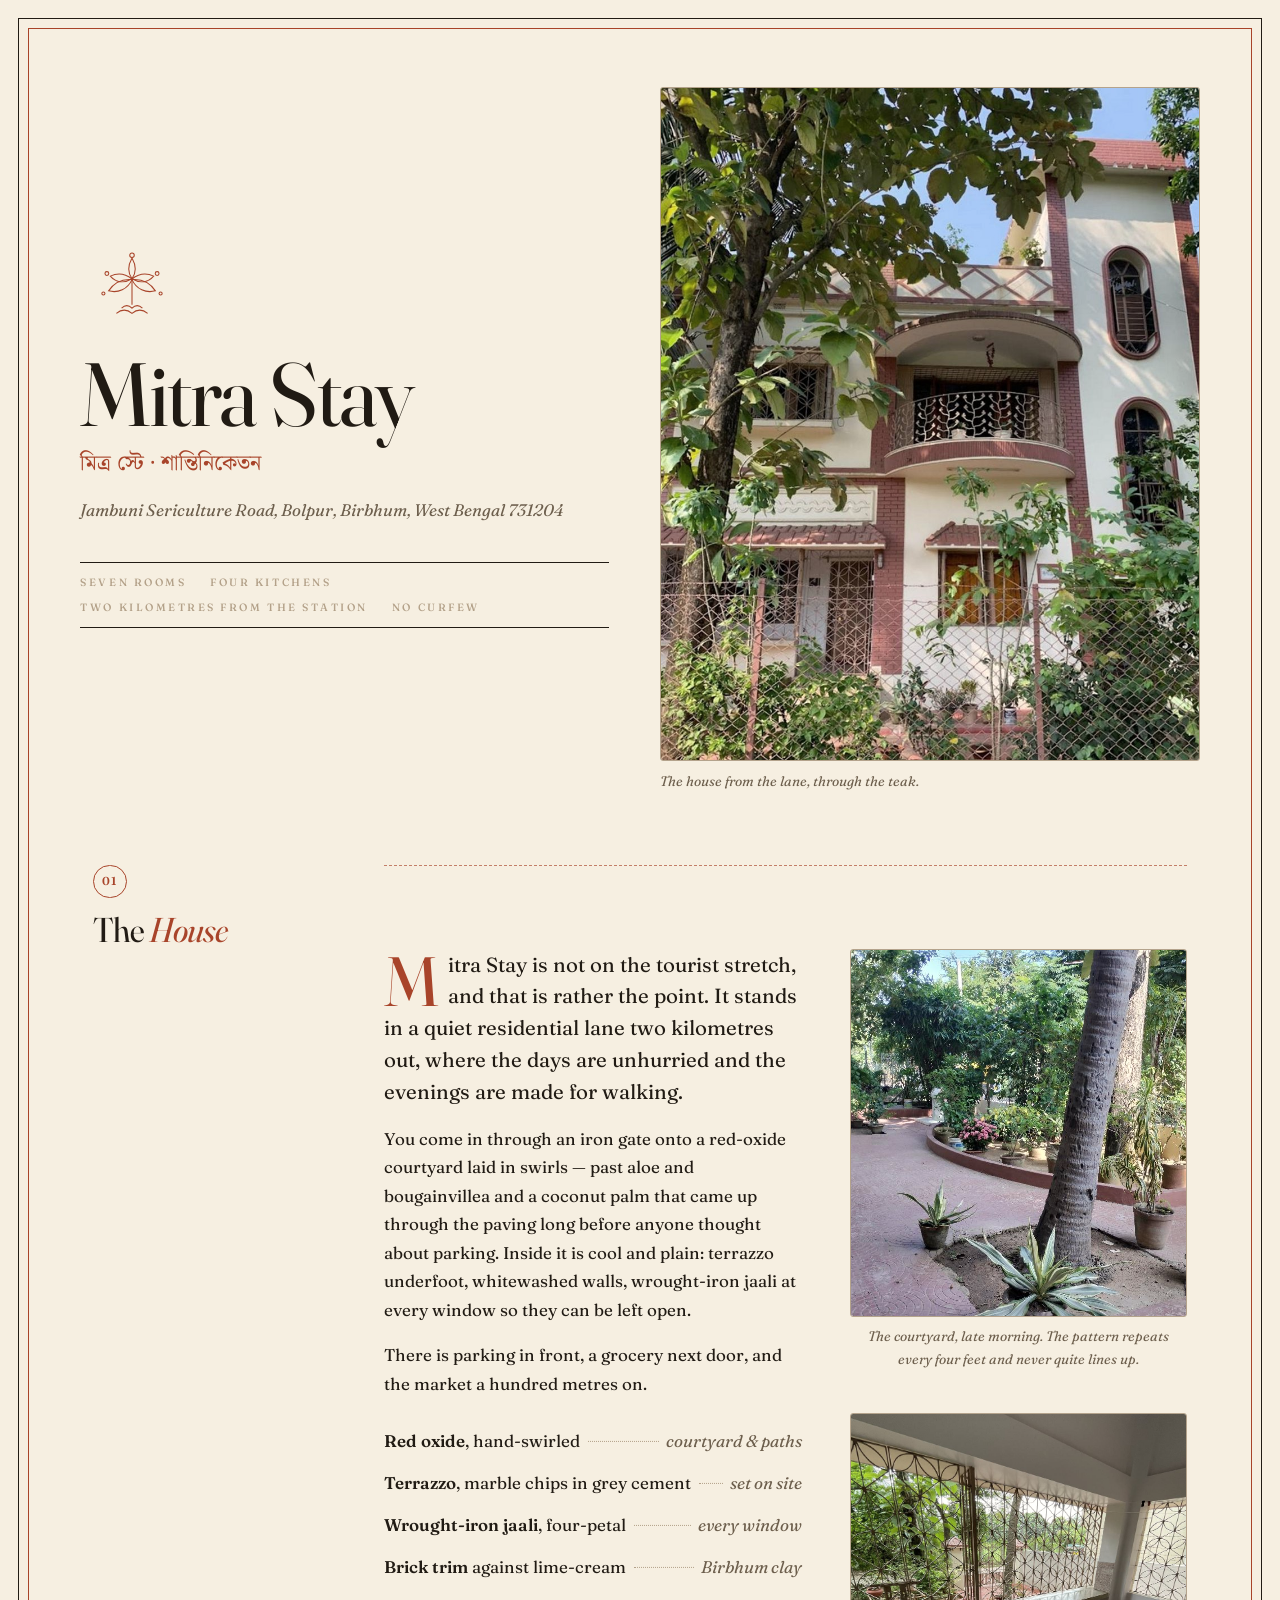
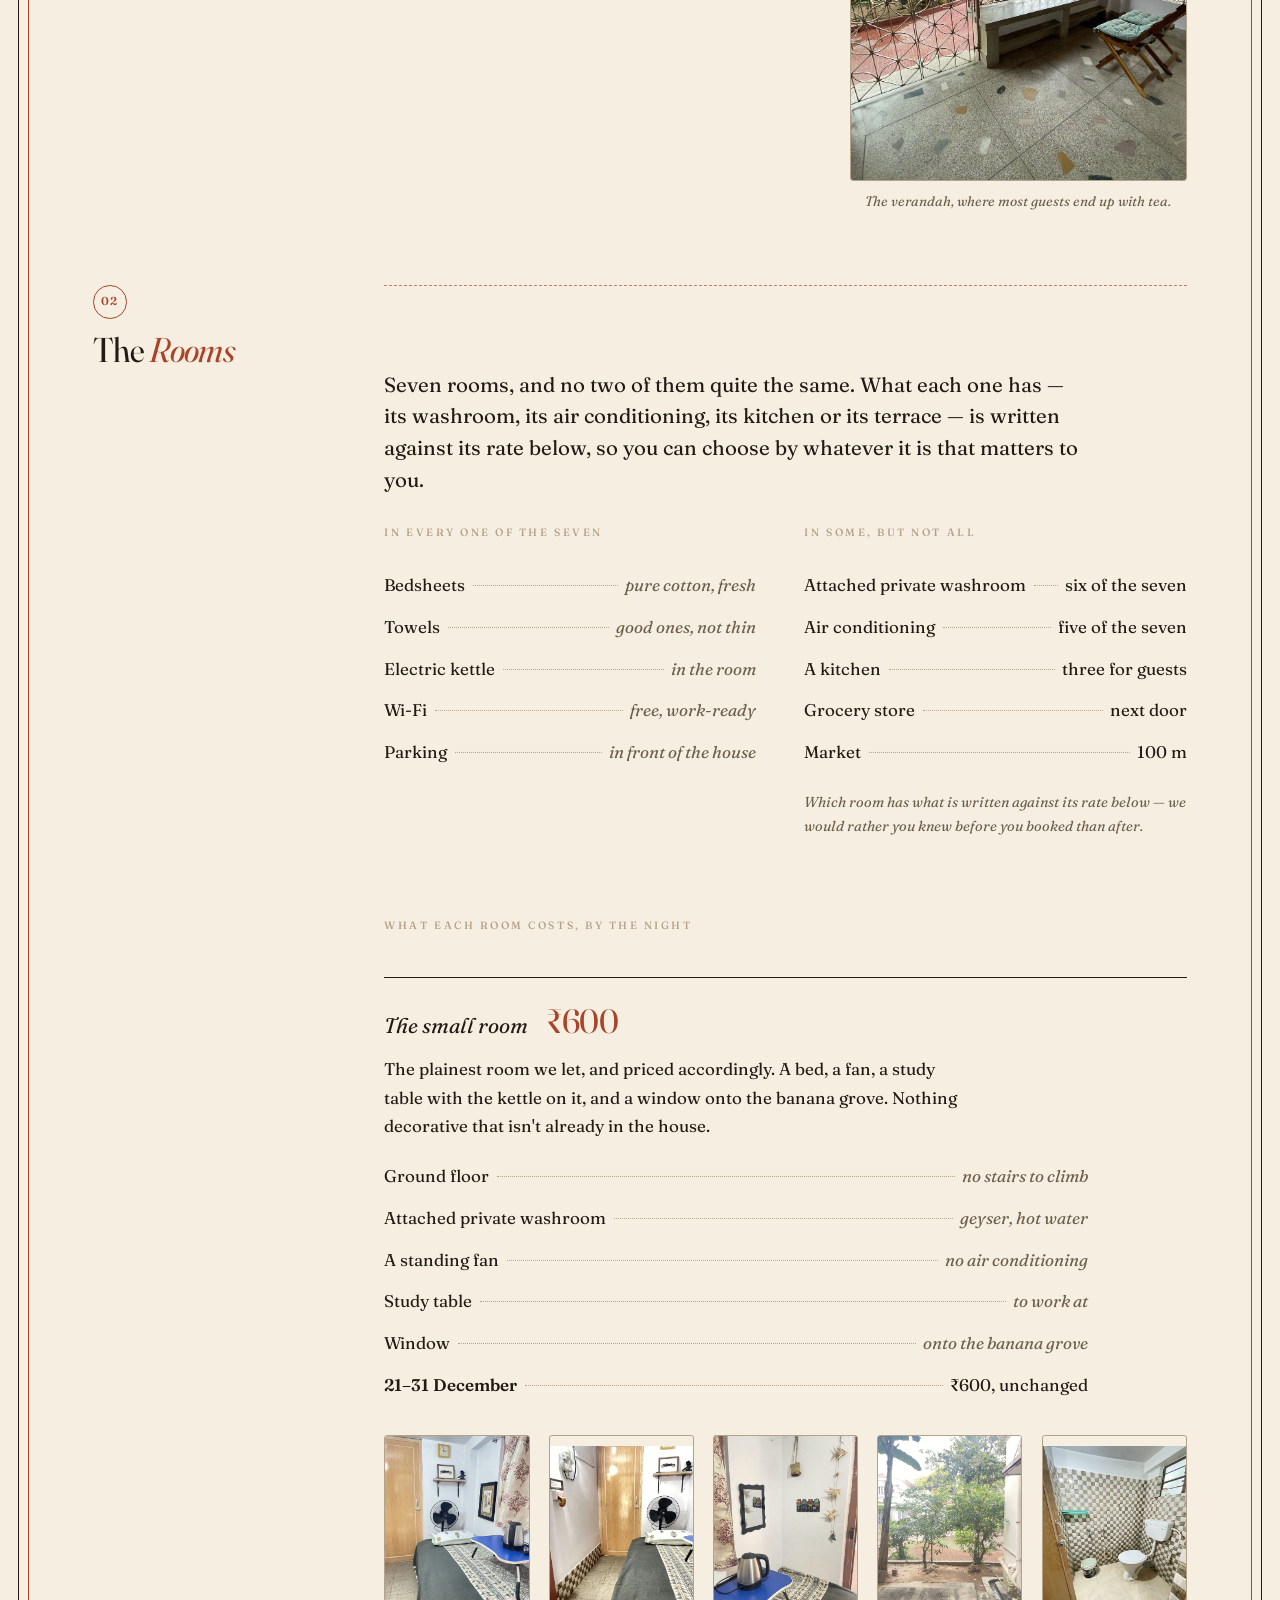
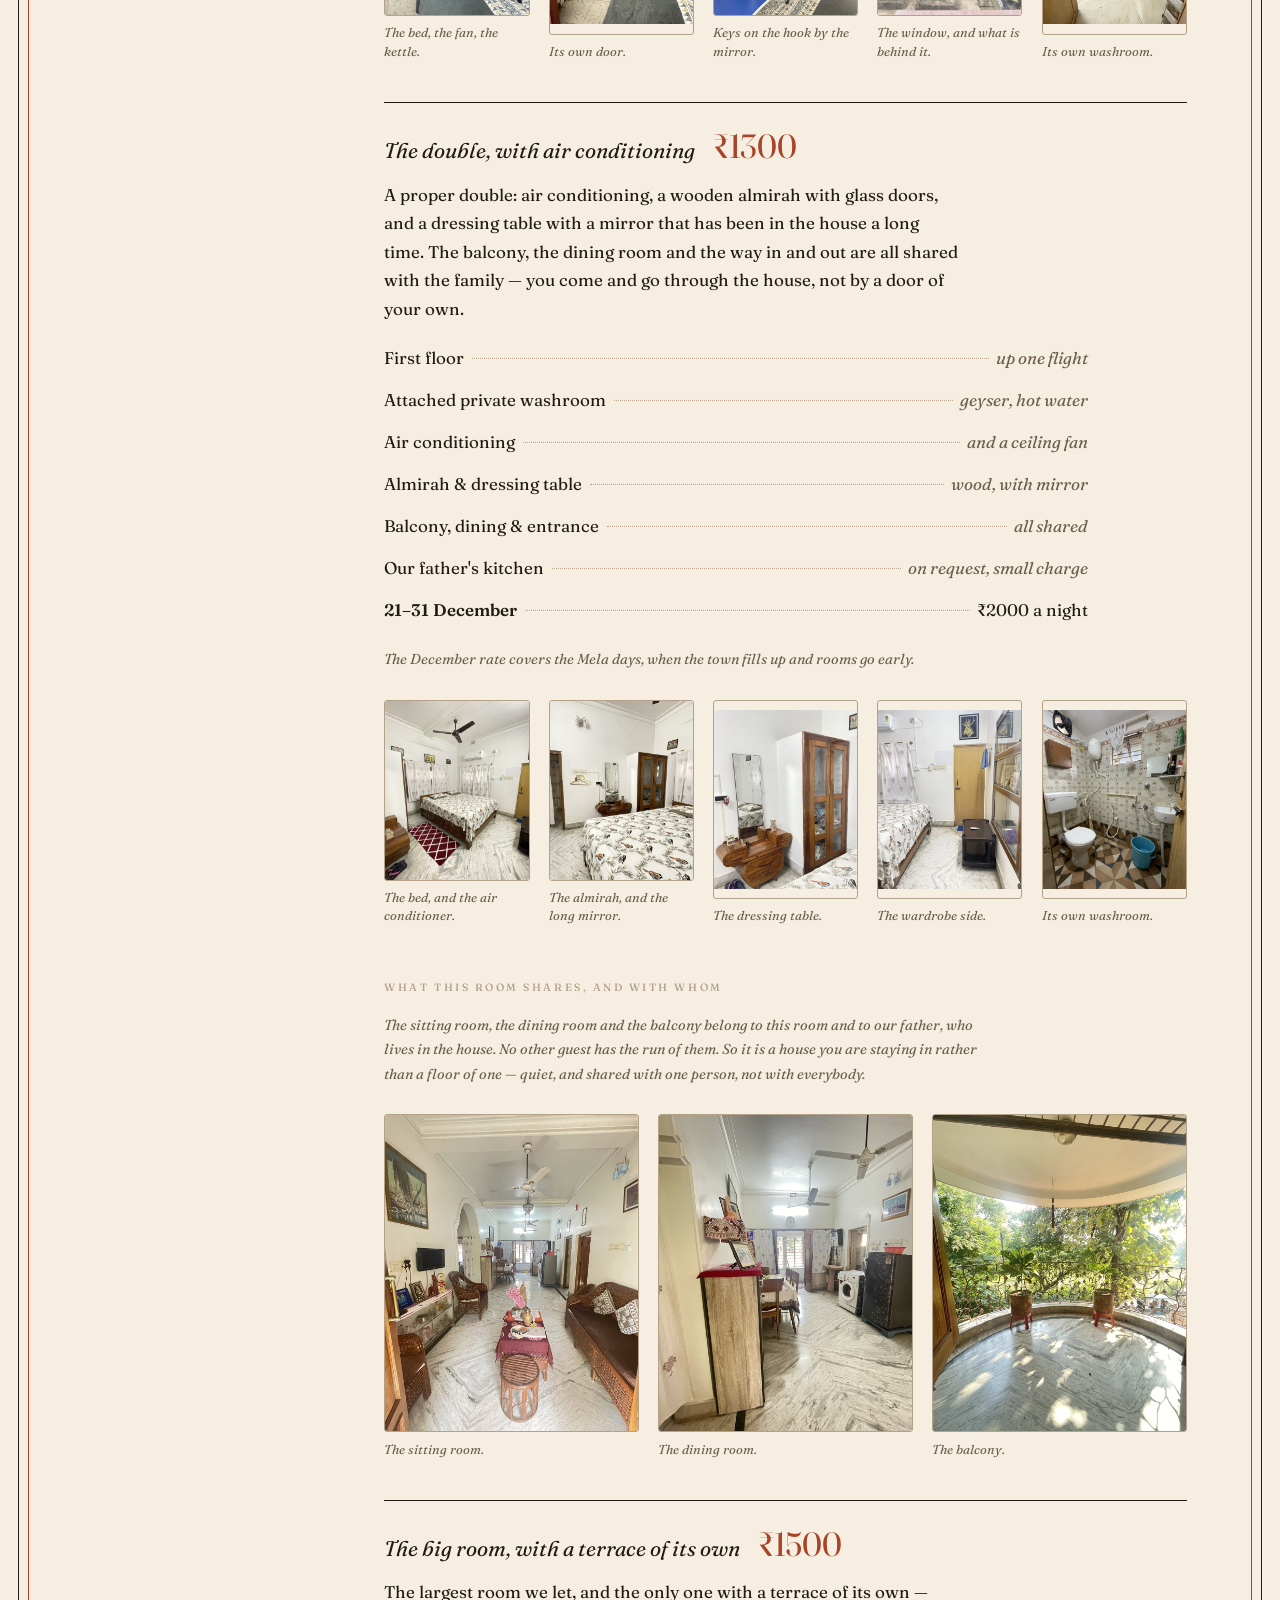
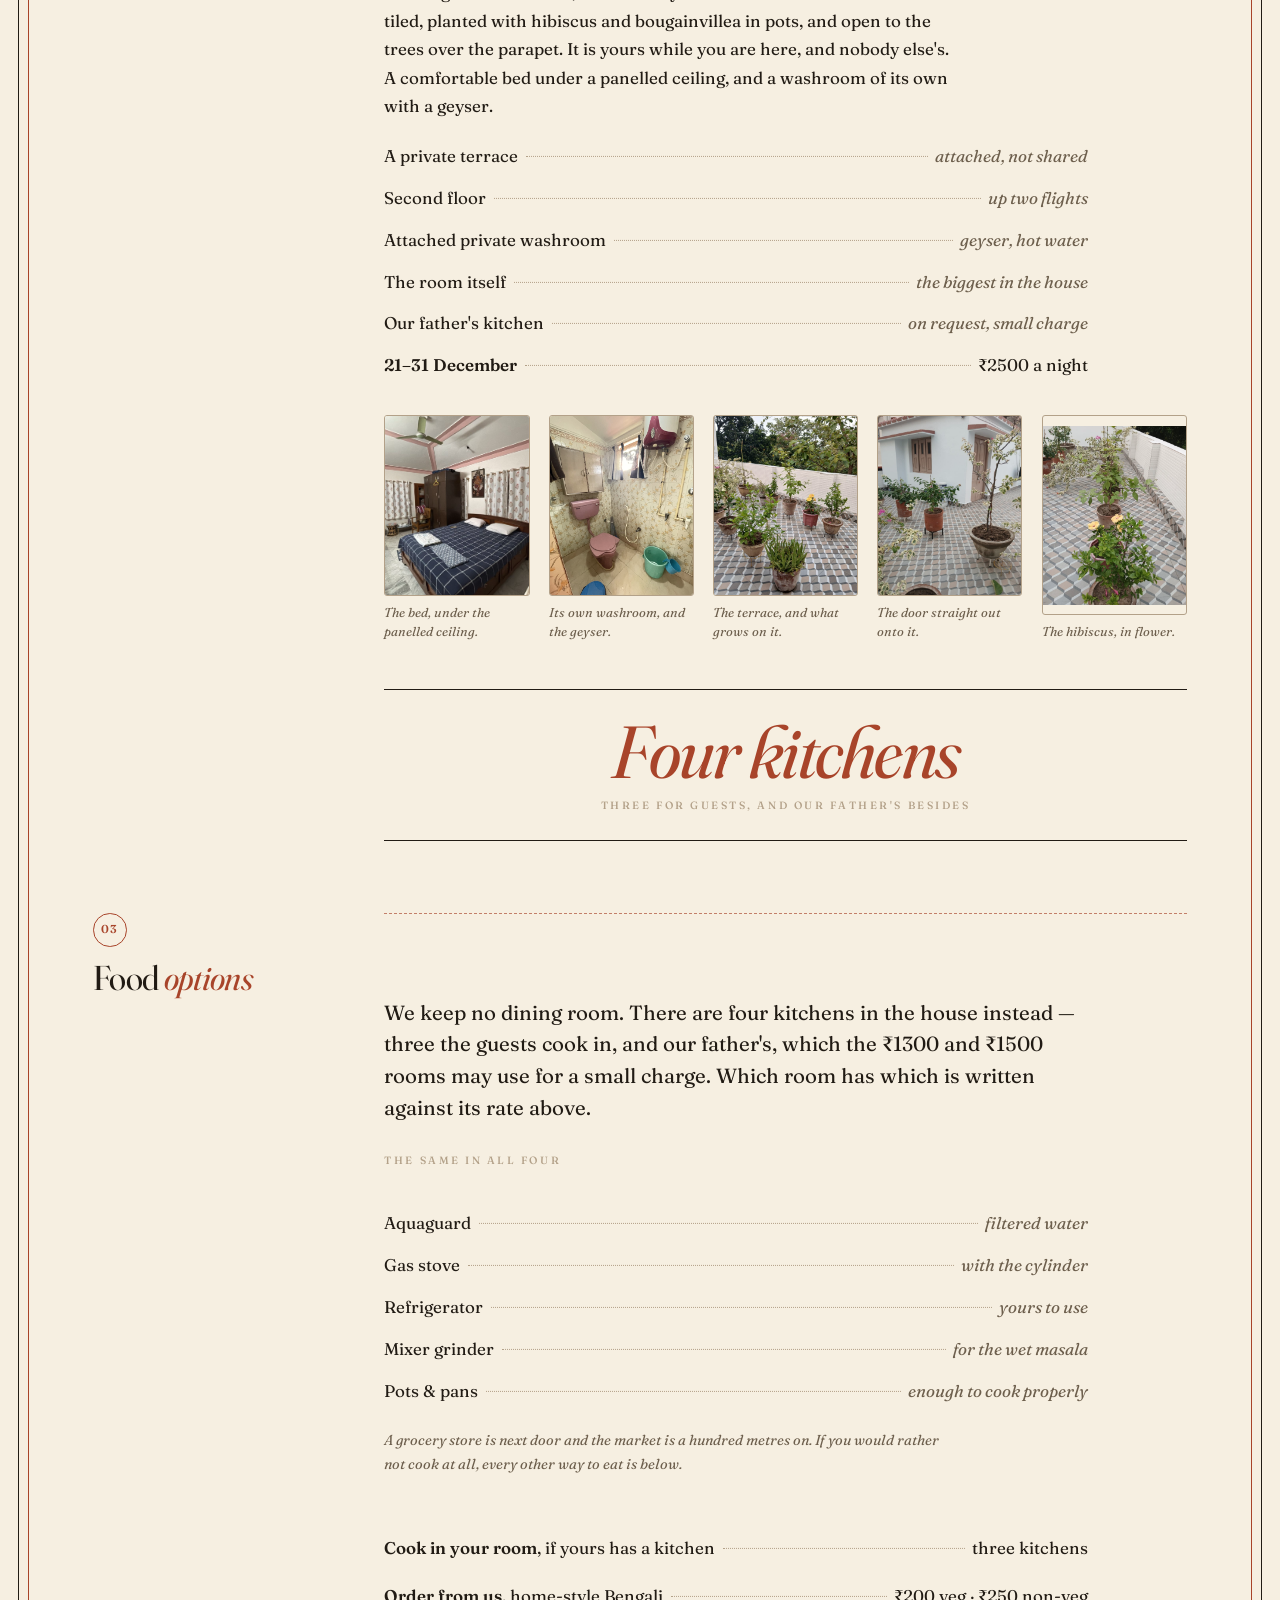
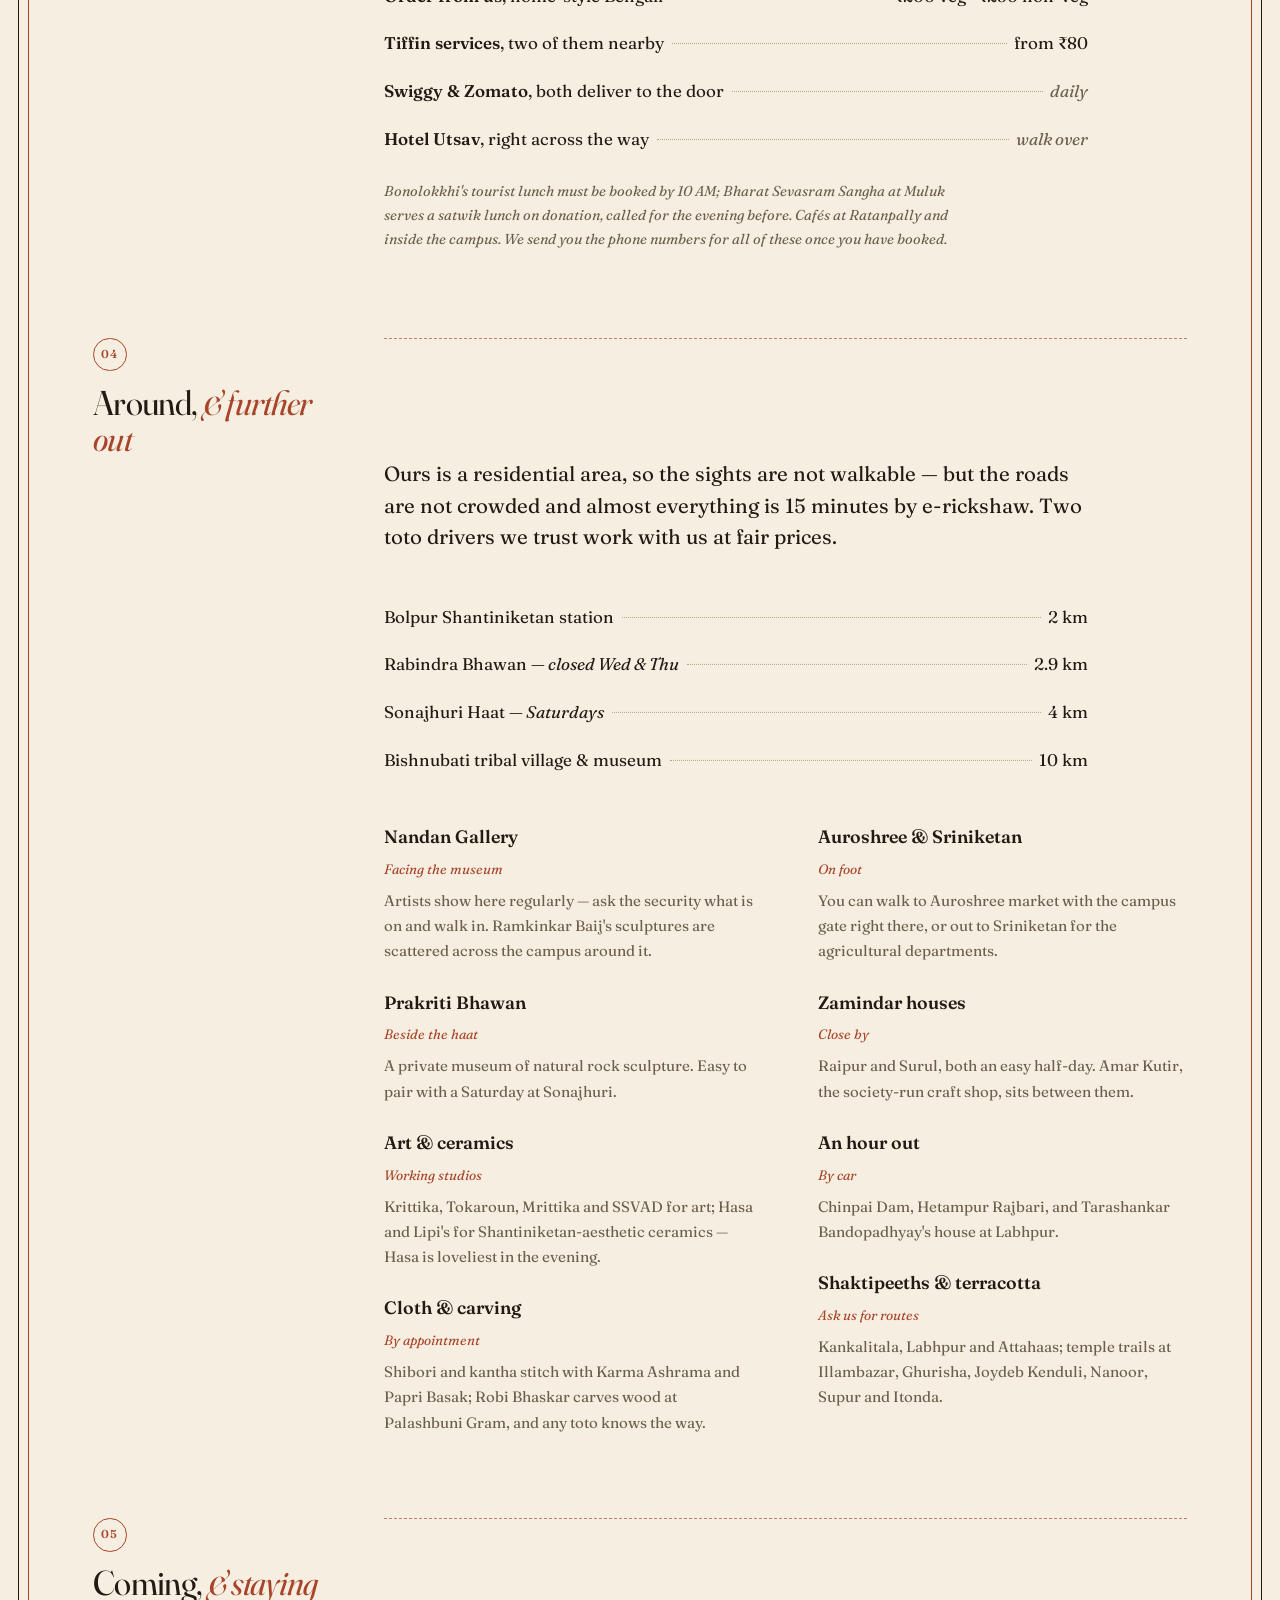
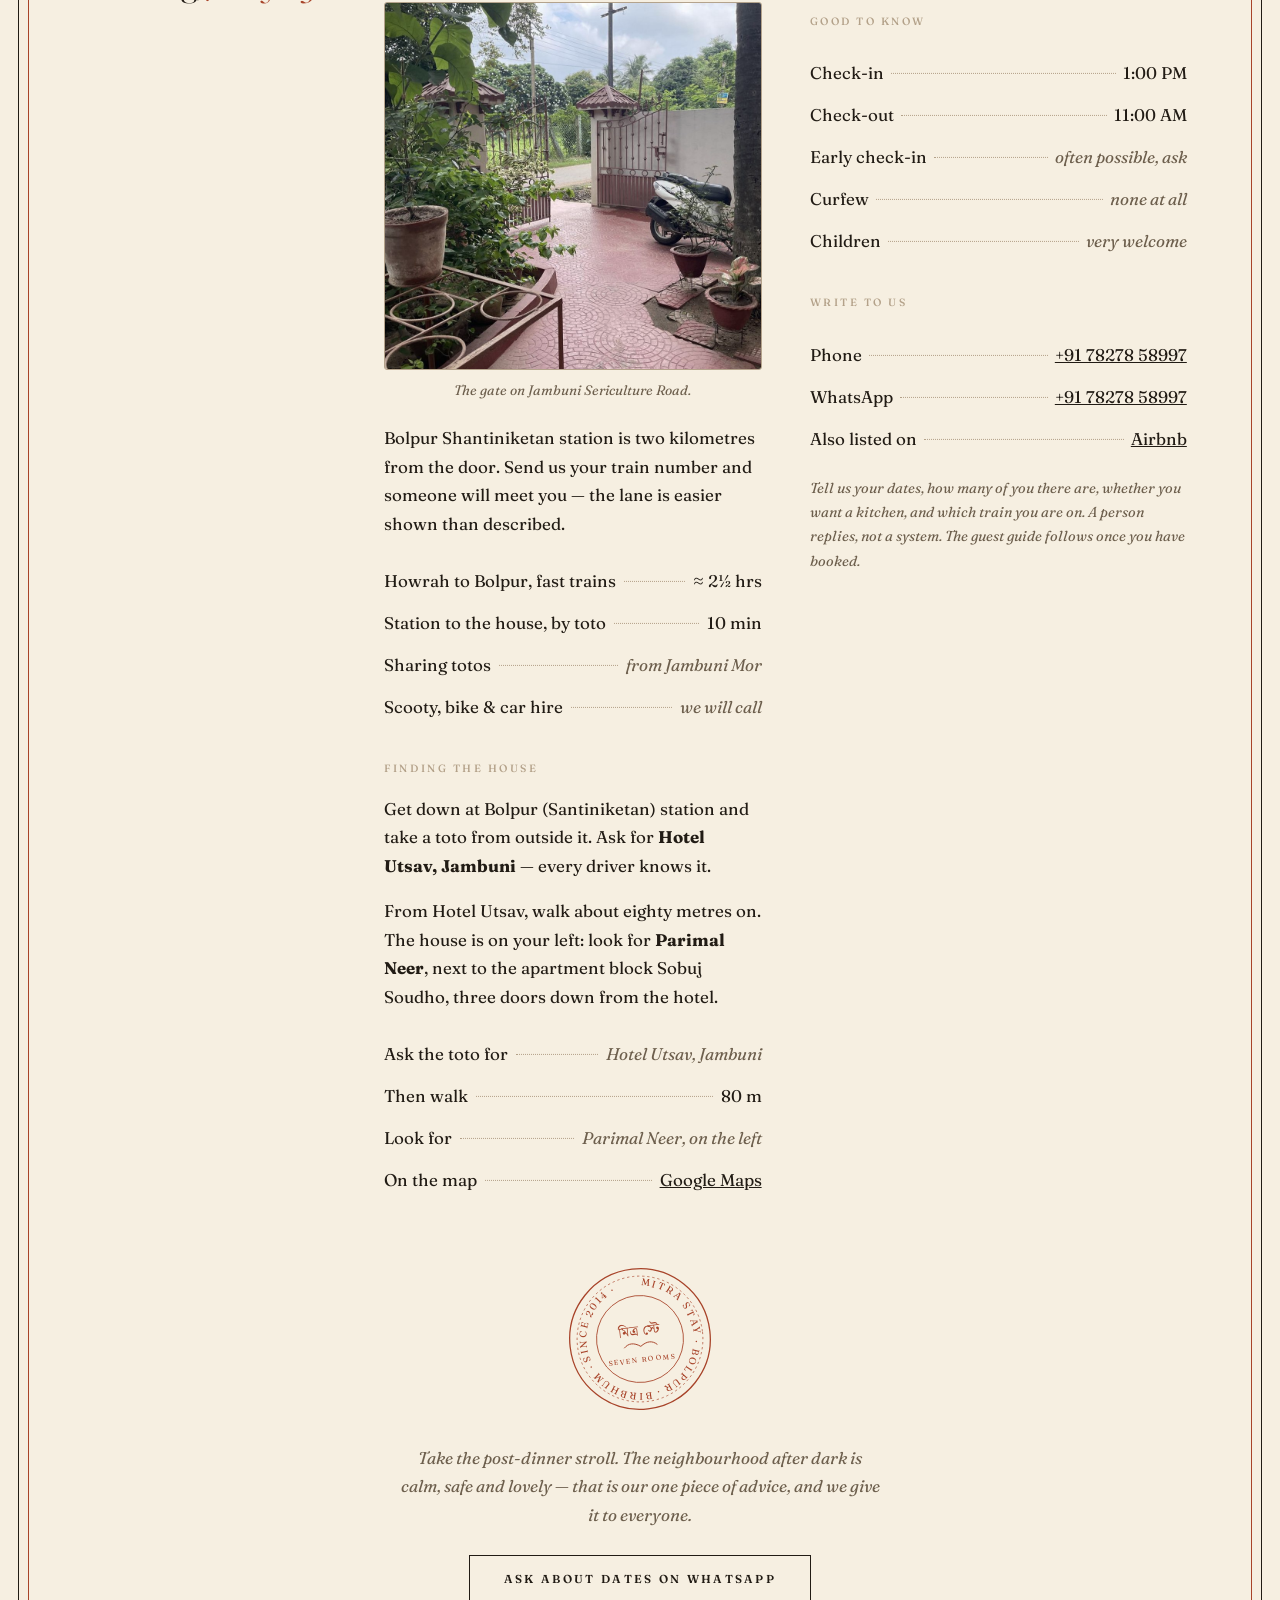
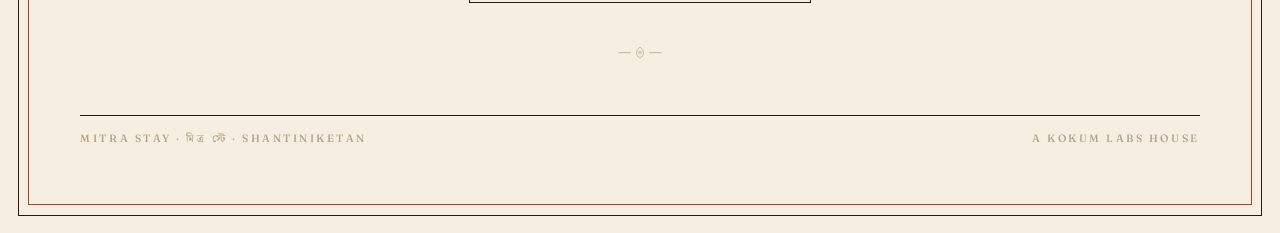
==== index.html @ 98849fdd "Say 15 minutes and not crowded A quarter of an hour and uncrowded were the writerly choices; the pla" ====
<!DOCTYPE html>
<html lang="en">
<head>
<meta charset="utf-8">
<meta name="viewport" content="width=device-width, initial-scale=1">
<title>Mitra Stay — Shantiniketan</title>
<meta name="description" content="Mitra Stay: seven rooms on Jambuni Sericulture Road, Bolpur, from ₹600 a night. Enquiries +91 78278 58997. Six of the seven have an attached private washroom with a geyser; five have air conditioning.">
<link rel="canonical" href="https://mitra-stay.co/">
<link rel="preconnect" href="https://fonts.googleapis.com">
<link rel="preconnect" href="https://fonts.gstatic.com" crossorigin>
<link href="https://fonts.googleapis.com/css2?family=Fraunces:ital,opsz,wght,SOFT,WONK@0,9..144,300..700,0,1;1,9..144,300..600,20,1&family=Noto+Serif+Bengali:wght@400;600&display=swap" rel="stylesheet">
<style>
  :root{
    --paper:#f6efe1;
    --ink:#211b14;
    --soft:#6d5f4d;
    --faint:#b3a189;
    --rust:#a8442a;
    --indigo:#3a4a63;
    --pad:clamp(1.1rem,4vw,3.4rem);
  }
  *,*::before,*::after{box-sizing:border-box}
  html{scroll-behavior:smooth}
  body{
    margin:0; padding-inline:clamp(.5rem,1.6vw,1.1rem);
    background:var(--paper); color:var(--ink);
    font-family:"Fraunces",Georgia,serif;
    font-variation-settings:"opsz" 14,"WONK" 1,"SOFT" 0;
    font-weight:400; font-size:clamp(1rem,.4vw + .92rem,1.06rem); line-height:1.68;
    -webkit-font-smoothing:antialiased;
  }
  img{max-width:100%; display:block}
  a{color:inherit}

  /* the printed frame, as on the receipt */
  .sheet{
    border:1.5px solid var(--ink);
    margin:clamp(.5rem,1.6vw,1.1rem) auto;
    max-width:88rem;          /* it is a sheet of paper, not a billboard */
    padding:clamp(.35rem,.8vw,.6rem);
  }
  .sheet__in{border:1px solid var(--rust); padding-bottom:clamp(2rem,5vw,3.5rem)}

  .bn{font-family:"Noto Serif Bengali",serif}
  .cap{
    font-size:.66rem; letter-spacing:.24em; text-transform:uppercase;
    color:var(--faint); font-variation-settings:"opsz" 9; font-weight:500;
  }
  .rust{color:var(--rust)}

  /* masthead */
  .head{text-align:center; padding:clamp(2.4rem,6vw,4.5rem) var(--pad) clamp(1.6rem,4vw,2.4rem)}
  .alpona{width:clamp(74px,11vw,104px); height:auto; margin:0 auto clamp(1rem,2.5vw,1.6rem)}
  .head h1{
    font-variation-settings:"opsz" 144,"WONK" 1,"SOFT" 0;
    font-weight:400; font-size:clamp(2.9rem,10vw,5.6rem); line-height:.92;
    letter-spacing:-.025em; margin:0;
  }
  /* p has a 36rem measure; in centred blocks it must also be centred,
     or the box sits hard left of the heading above it */
  .head p,.close p,.figure p{margin-left:auto; margin-right:auto}
  .head .bnline{font-size:clamp(1rem,2.6vw,1.35rem); color:var(--rust); margin:.7rem auto 0}
  .head .addr{font-style:italic; color:var(--soft); margin:.8rem auto 0; font-size:clamp(.95rem,1.6vw,1.05rem)}
  .band{
    border-top:1px solid var(--ink); border-bottom:1px solid var(--ink);
    margin:clamp(1.4rem,3.5vw,2.2rem) var(--pad) 0;
    padding:.65rem 0; display:flex; flex-wrap:wrap; justify-content:center; gap:.4rem 1.6rem;
  }

  /* plates */
  .plate{margin:clamp(1.8rem,4vw,2.6rem) var(--pad) 0}
  .plate img{width:100%; border:1px solid var(--faint); border-radius:3px; filter:saturate(.93) sepia(.05)}
  .plate figcaption{font-style:italic; color:var(--soft); font-size:.86rem; margin-top:.55rem; text-align:center}
  .plate--tall img{max-height:min(76vh,40rem); object-fit:cover; object-position:52% 42%}
  .plate--wide{margin:clamp(1.8rem,4vw,2.6rem) 0 0}
  .plate--wide img{width:100%; max-height:min(70vh,34rem); object-fit:cover; object-position:50% 46%}
  .plate--wide + .gal{margin-top:clamp(1.4rem,3vw,2rem)}
  .plate--portrait{max-width:30rem; margin-left:auto; margin-right:auto}
  .plate--portrait + .gal{margin-top:clamp(1.6rem,3.5vw,2.4rem)}
  .plate--half{max-width:36rem; margin-left:auto; margin-right:auto}
  .plate--half + .gal{margin-top:clamp(1.6rem,3.5vw,2.4rem)}

  .pair{display:grid; gap:clamp(1.2rem,2.5vw,1.8rem)}

  /* tariff: each room as a ledger line with its rate, then its plates */
  .tariff{margin-top:clamp(2.4rem,5vw,3.4rem)}
  .room{margin-top:clamp(1.8rem,3.5vw,2.6rem); padding-top:clamp(1.2rem,2.5vw,1.7rem); border-top:1px solid var(--ink)}
  .room__line{
    display:flex; align-items:baseline; gap:.55rem; margin:0; font-weight:400;
    font-size:clamp(1.1rem,2.2vw,1.32rem); font-variation-settings:"opsz" 24,"WONK" 1;
  }
  .room__name{font-style:italic}
  .room__rate{
    white-space:nowrap; color:var(--rust); font-style:normal;
    font-size:clamp(1.5rem,3.4vw,2.1rem); line-height:1;
    font-variation-settings:"opsz" 96,"WONK" 1; letter-spacing:-.01em;
  }
  .room__note{margin:.75rem 0 0}
  .room .led{margin-top:.9rem}
  .gal--room{margin-top:1.2rem}
  .shared{margin-top:clamp(2.4rem,5vw,3.4rem)}
  .shared .note{max-width:38rem}

  /* sections */
  .sec{padding:clamp(2.6rem,6vw,4.5rem) var(--pad) 0; max-width:66rem; margin:0 auto}
  .sec__head{display:flex; align-items:baseline; gap:.9rem; margin-bottom:1.4rem}
  .num{
    font-size:.72rem; letter-spacing:.14em; color:var(--rust); font-weight:600;
    border:1px solid var(--rust); border-radius:50%; width:2.1rem; height:2.1rem;
    display:grid; place-items:center; flex:none; font-variation-settings:"opsz" 9;
  }
  .sec h2{
    font-variation-settings:"opsz" 96,"WONK" 1; font-weight:400;
    font-size:clamp(1.7rem,4.4vw,2.7rem); line-height:1.06; letter-spacing:-.02em; margin:0;
  }
  .sec h2 em{font-style:italic; color:var(--rust)}
  .dash{border:0; border-top:1px dashed var(--rust); opacity:.65; margin:0 0 1.8rem}
  .lede{font-size:clamp(1.06rem,1.7vw,1.24rem); line-height:1.55; max-width:38rem; margin:0 0 1.1rem}
  p{max-width:36rem}
  .drop::first-letter{
    float:left; font-size:3.4em; line-height:.82; padding:.06em .12em 0 0;
    font-variation-settings:"opsz" 144; color:var(--rust);
  }
  .two{display:grid; gap:clamp(1.6rem,4vw,3rem); grid-template-columns:1fr}
  @media(min-width:860px){ .two{grid-template-columns:1fr 1fr} }

  /* ledger with dot leaders */
  /* a receipt line has a short leader; across a 66rem section the dots
     run for half a metre and stop reading as one */
  .led{list-style:none; margin:1.4rem 0 0; padding:0; max-width:44rem}
  .led li{display:flex; align-items:baseline; gap:.45rem; padding:.42rem 0}
  .led .k{white-space:nowrap}
  .led .k b{font-weight:600}
  .led .dots{flex:1 1 auto; min-width:1.5rem; border-bottom:1.5px dotted var(--faint); transform:translateY(-.3em)}
  .led .v{white-space:nowrap; color:var(--soft); font-style:italic; text-align:right}
  .led .v.num-v{font-style:normal; color:var(--ink)}
  .led--loose li{padding:.6rem 0}
  .note{font-style:italic; color:var(--soft); font-size:.9rem; margin-top:1rem}

  /* the one display figure */
  .figure{
    text-align:center; margin:clamp(2rem,5vw,3rem) 0 0;
    border-top:1px solid var(--ink); border-bottom:1px solid var(--ink); padding:1.6rem 0;
  }
  .figure b{
    display:block; font-style:italic; font-weight:400;
    font-variation-settings:"opsz" 144,"SOFT" 20,"WONK" 1;
    font-size:clamp(2.6rem,8vw,4.6rem); line-height:1; color:var(--rust); letter-spacing:-.02em;
  }
  .figure span{display:block; margin-top:.5rem}

  /* gallery of plates */
  .gal{display:grid; gap:clamp(.7rem,1.6vw,1.2rem); grid-template-columns:repeat(2,1fr); margin-top:1.8rem}
  /* stays at three across on desktop: the galleries hold 9 and 6 plates,
     both of which divide by three — four columns strands a lone photo */
  @media(min-width:760px){ .gal{grid-template-columns:repeat(3,1fr)} }
  .gal figure{margin:0}
  .gal button{display:block; width:100%; padding:0; line-height:0; border:1px solid var(--faint); border-radius:3px; background:none; cursor:zoom-in; overflow:hidden}
  .gal img{width:100%; aspect-ratio:4/5; object-fit:cover; filter:saturate(.93) sepia(.05); transition:transform .6s cubic-bezier(.2,.7,.2,1)}
  .gal button:hover img{transform:scale(1.03)}
  .gal figcaption{font-style:italic; color:var(--soft); font-size:.8rem; margin-top:.45rem; line-height:1.45}

  .lb{position:fixed; inset:0; z-index:80; display:none; background:rgba(33,27,20,.95); padding:clamp(1rem,4vw,3rem); align-items:center; justify-content:center; flex-direction:column; gap:1rem}
  .lb.on{display:flex}
  .lb img{max-width:100%; max-height:82vh; object-fit:contain; border:1px solid var(--faint); border-radius:3px}
  .lb p{color:var(--paper); font-style:italic; font-size:.88rem; margin:0; text-align:center; max-width:34rem}
  .lb button{position:absolute; top:1rem; right:1rem; background:none; border:1px solid rgba(246,239,225,.5); color:var(--paper); font:inherit; font-size:.7rem; letter-spacing:.18em; text-transform:uppercase; padding:.5rem 1rem; cursor:pointer}

  /* around: two column ledger */
  .cols{columns:1; column-gap:clamp(2rem,5vw,4rem)}
  @media(min-width:820px){ .cols{columns:2} }
  .entry{break-inside:avoid; margin:0 0 1.5rem; max-width:none}
  .entry h3{font-size:1.12rem; font-weight:600; margin:0 0 .1rem; font-variation-settings:"opsz" 24}
  .entry .when{font-style:italic; color:var(--rust); font-size:.85rem}
  .entry p{margin:.35rem 0 0; font-size:.94rem; color:var(--soft); max-width:none}

  /* seal */
  .close{text-align:center; padding:clamp(2.6rem,6vw,4rem) var(--pad) 0}
  .seal{width:clamp(112px,17vw,148px); height:auto; margin:0 auto; transform:rotate(-6.5deg)}
  .close .line{font-style:italic; color:var(--soft); margin:1.4rem auto 0; max-width:30rem}
  .cta{
    display:inline-block; margin-top:1.6rem; padding:.85rem 2.1rem;
    border:1px solid var(--ink); text-decoration:none; font-size:.72rem;
    letter-spacing:.2em; text-transform:uppercase; font-weight:600; font-variation-settings:"opsz" 9;
  }
  .cta:hover{background:var(--ink); color:var(--paper)}
  .foot{
    margin:clamp(2.4rem,5vw,3.4rem) var(--pad) 0; border-top:1px solid var(--ink);
    padding-top:.9rem; display:flex; flex-wrap:wrap; gap:.4rem 1.4rem; justify-content:space-between;
  }
  .kalka{display:block; margin:clamp(2rem,4vw,2.6rem) auto 0; width:46px; height:auto}

  .rise{opacity:0; transform:translateY(14px); transition:opacity .7s ease,transform .7s cubic-bezier(.2,.7,.2,1)}
  .rise.in{opacity:1; transform:none}
  @media(prefers-reduced-motion:reduce){
    html{scroll-behavior:auto}
    .rise{opacity:1; transform:none; transition:none}
    .gal img{transition:none}
    .gal button:hover img{transform:none}
  }
  a:focus-visible,button:focus-visible{outline:2px solid var(--rust); outline-offset:3px}

  /* ── desktop composition ─────────────────────────────────────────
     Phones keep every rule above; nothing here applies below 1000px.
     This block sits last on purpose — it overrides the base layout
     rules, so it has to come after them in the cascade.
     The page is photograph-led, so the job is to give the pictures
     room and stop the prose floating in a field of white. */
  @media(min-width:1000px){

    /* hero: masthead and band down the left, the house filling the right */
    .hero{
      display:grid; grid-template-columns:1fr 1.02fr; align-items:center;
      column-gap:clamp(2rem,4vw,3.6rem);
      padding:clamp(2.2rem,4.5vw,3.8rem) var(--pad) 0;
    }
    .hero__text{grid-column:1}
    .hero .head{text-align:left; padding:0}
    .hero .alpona{margin-left:0; margin-right:0}
    .hero .head p{margin-left:0; margin-right:0}
    .hero .band{
      margin:clamp(1.8rem,3vw,2.6rem) 0 0;
      justify-content:flex-start; gap:.5rem 1.5rem;
    }
    .hero .plate--tall{grid-column:2; max-width:none; margin:0}
    .hero .plate--tall img{max-height:none; aspect-ratio:4/5; object-position:52% 38%}
    .hero .plate figcaption{text-align:left}

    /* sections: the number and title sit in a rail, everything else runs
       in the wide column beside it, so the page fills instead of
       centring a narrow measure inside a lot of empty paper */
    .sec{
      max-width:none; display:grid; align-items:start;
      grid-template-columns:15rem minmax(0,1fr);
      column-gap:clamp(2.5rem,4vw,4rem);
      padding-inline:clamp(2rem,5vw,4.5rem);
    }
    .sec__head{
      grid-column:1; grid-row:1; flex-direction:column;
      align-items:flex-start; gap:.85rem; margin-bottom:0;
    }
    .sec h2{font-size:2.15rem}
    .sec > *:not(.sec__head){grid-column:2}
    .lede{font-size:1.28rem; max-width:44rem}

    /* photographs, given room */
    .sheet__in > .plate{margin-inline:0}
    .sheet__in > .plate img{max-height:min(78vh,44rem); object-fit:cover}
    .plate--wide{margin-inline:0}
    .plate--wide img{max-height:none; aspect-ratio:2/1}
    /* single plates align to the column they sit in rather than
       centring inside it, which reads as floating */
    .sec .plate--portrait{max-width:34rem; margin-inline:0}
    .sec .plate--half{max-width:42rem; margin-inline:0}
    /* the two room plates share one baseline instead of stacking */
    .pair{grid-template-columns:1fr 1.3fr; align-items:start}
    .pair .plate{max-width:none; margin:0}
    .pair .plate img{max-height:none; height:min(60vh,32rem); object-fit:cover}
    /* one height for both photos in a two-up, so they share a baseline
       instead of one dangling below the other */
    .two .plate img{max-height:none; height:min(44vh,23rem); object-fit:cover}

    /* gallery as a mosaic — the first plate anchors it at four times
       the area of its neighbours, which gives the grid a subject */
    .gal figure{display:flex; flex-direction:column; margin:0}
    .gal button{flex:1 1 auto}
    .gal--mosaic figure:first-child{grid-column:span 2; grid-row:span 2}
    .gal--mosaic figure:first-child img{aspect-ratio:auto; height:100%}
    /* a room's own plates read as a set, all the same size */
    .gal--room{grid-template-columns:repeat(5,1fr)}
    .gal--three{grid-template-columns:repeat(3,1fr)}
  }
</style>
</head>
<body>
<div class="sheet"><div class="sheet__in">

  <div class="hero">
  <div class="hero__text">
  <header class="head">
    <svg class="alpona" viewBox="0 0 120 78" fill="none" stroke="#a8442a" stroke-width="1.2" aria-hidden="true">
      <path d="M60 8c-5 9-5 17 0 24 5-7 5-15 0-24Z"/>
      <path d="M60 32c-8-6-17-7-25-3 6 7 15 9 25 3Z"/>
      <path d="M60 32c8-6 17-7 25-3-6 7-15 9-25 3Z"/>
      <path d="M60 33c-11-1-21 4-27 13 11 3 22-2 27-13Z"/>
      <path d="M60 33c11-1 21 4 27 13-11 3-22-2-27-13Z"/>
      <path d="M60 33v29"/>
      <circle cx="60" cy="5" r="2.6"/><circle cx="31" cy="26" r="2.2"/><circle cx="89" cy="26" r="2.2"/>
      <circle cx="27" cy="49" r="1.8"/><circle cx="93" cy="49" r="1.8"/>
      <path d="M48 66c4-4 8-4 12 0 4-4 8-4 12 0"/>
      <path d="M42 72c6-5 12-5 18 0 6-5 12-5 18 0"/>
    </svg>
    <h1>Mitra Stay</h1>
    <p class="bnline bn">মিত্র স্টে · শান্তিনিকেতন</p>
    <p class="addr">Jambuni Sericulture Road, Bolpur, Birbhum, West Bengal 731204</p>
  </header>

  <div class="band">
    <span class="cap">Seven rooms</span>
    <span class="cap">Four kitchens</span>
    <span class="cap">Two kilometres from the station</span>
    <span class="cap">No curfew</span>
  </div>
  </div>

  <figure class="plate plate--tall">
    <img src="img/facade.jpg" alt="The front of Mitra Stay: a cream house with oxblood brick trim, arched windows and a curved balcony, seen through the leaves of a teak tree.">
    <figcaption>The house from the lane, through the teak.</figcaption>
  </figure>
  </div>

  <section class="sec" id="house">
    <div class="sec__head"><span class="num">01</span><h2>The <em>House</em></h2></div>
    <hr class="dash">
    <div class="two">
      <div>
        <p class="lede drop">Mitra Stay is not on the tourist stretch, and that is rather the point. It stands in a quiet residential lane two kilometres out, where the days are unhurried and the evenings are made for walking.</p>
        <p>You come in through an iron gate onto a red-oxide courtyard laid in swirls — past aloe and bougainvillea and a coconut palm that came up through the paving long before anyone thought about parking. Inside it is cool and plain: terrazzo underfoot, whitewashed walls, wrought-iron jaali at every window so they can be left open.</p>
        <p>There is parking in front, a grocery next door, and the market a hundred metres on.</p>
        <ul class="led">
          <li><span class="k"><b>Red oxide</b>, hand-swirled</span><span class="dots"></span><span class="v">courtyard &amp; paths</span></li>
          <li><span class="k"><b>Terrazzo</b>, marble chips in grey cement</span><span class="dots"></span><span class="v">set on site</span></li>
          <li><span class="k"><b>Wrought-iron jaali</b>, four-petal</span><span class="dots"></span><span class="v">every window</span></li>
          <li><span class="k"><b>Brick trim</b> against lime-cream</span><span class="dots"></span><span class="v">Birbhum clay</span></li>
        </ul>
      </div>
      <div>
        <figure class="plate" style="margin-left:0; margin-right:0; margin-top:0">
          <img src="img/garden.jpg" alt="The garden courtyard: red-oxide paving in swirl patterns, terracotta pots of agave and flowering shrubs, a coconut palm and dense green trees.">
          <figcaption>The courtyard, late morning. The pattern repeats every four feet and never quite lines up.</figcaption>
        </figure>
        <figure class="plate" style="margin-left:0; margin-right:0">
          <img src="img/verandah.jpg" alt="The verandah: terrazzo floor with coloured marble chips, a long concrete bench under a wall of four-petal iron grilles, a wooden folding chair with green cushions.">
          <figcaption>The verandah, where most guests end up with tea.</figcaption>
        </figure>
      </div>
    </div>
  </section>

  <section class="sec" id="rooms">
    <div class="sec__head"><span class="num">02</span><h2>The <em>Rooms</em></h2></div>
    <hr class="dash">
    <p class="lede">Seven rooms, and no two of them quite the same. What each one has — its washroom, its air conditioning, its kitchen or its terrace — is written against its rate below, so you can choose by whatever it is that matters to you.</p>
    <div class="two">
      <div>
        <p class="cap">In every one of the seven</p>
        <ul class="led">
          <li><span class="k">Bedsheets</span><span class="dots"></span><span class="v">pure cotton, fresh</span></li>
          <li><span class="k">Towels</span><span class="dots"></span><span class="v">good ones, not thin</span></li>
          <li><span class="k">Electric kettle</span><span class="dots"></span><span class="v">in the room</span></li>
          <li><span class="k">Wi-Fi</span><span class="dots"></span><span class="v">free, work-ready</span></li>
          <li><span class="k">Parking</span><span class="dots"></span><span class="v">in front of the house</span></li>
        </ul>
      </div>
      <div>
        <p class="cap">In some, but not all</p>
        <ul class="led">
          <li><span class="k">Attached private washroom</span><span class="dots"></span><span class="v num-v">six of the seven</span></li>
          <li><span class="k">Air conditioning</span><span class="dots"></span><span class="v num-v">five of the seven</span></li>
          <li><span class="k">A kitchen</span><span class="dots"></span><span class="v num-v">three for guests</span></li>
          <li><span class="k">Grocery store</span><span class="dots"></span><span class="v num-v">next door</span></li>
          <li><span class="k">Market</span><span class="dots"></span><span class="v num-v">100 m</span></li>
        </ul>
        <p class="note">Which room has what is written against its rate below — we would rather you knew before you booked than after.</p>
      </div>
    </div>

    <div class="tariff">
      <p class="cap">What each room costs, by the night</p>

      <article class="room">
        <h3 class="room__line">
          <span class="room__name">The small room</span>
          <span class="dots"></span>
          <span class="room__rate">₹600</span>
        </h3>
        <p class="room__note">The plainest room we let, and priced accordingly. A bed, a fan, a study table with the kettle on it, and a window onto the banana grove. Nothing decorative that isn't already in the house.</p>
        <ul class="led">
          <li><span class="k">Ground floor</span><span class="dots"></span><span class="v">no stairs to climb</span></li>
          <li><span class="k">Attached private washroom</span><span class="dots"></span><span class="v">geyser, hot water</span></li>
          <li><span class="k">A standing fan</span><span class="dots"></span><span class="v">no air conditioning</span></li>
          <li><span class="k">Study table</span><span class="dots"></span><span class="v">to work at</span></li>
          <li><span class="k">Window</span><span class="dots"></span><span class="v">onto the banana grove</span></li>
          <li><span class="k"><b>21–31 December</b></span><span class="dots"></span><span class="v num-v">₹600, unchanged</span></li>
        </ul>
        <div class="gal gal--room">
          <figure><button type="button" data-cap="The small room: a bed, a standing fan, and the study table with the kettle."><img src="img/room600-a.jpg" alt="A simple room with a green bedcover and block-print runner, a standing fan, a blue folding study table holding an electric kettle, and a framed picture on a white wall."></button><figcaption>The bed, the fan, the kettle.</figcaption></figure>
          <figure><button type="button" data-cap="The room from the doorway, with its own wooden door."><img src="img/room600-b.jpg" alt="A small room seen from the doorway: a wooden door, a standing fan and a bed with a green cover."></button><figcaption>Its own door.</figcaption></figure>
          <figure><button type="button" data-cap="The kettle, the mirror, and the hooks the keys hang on."><img src="img/room600-c.jpg" alt="An electric kettle on a blue folding table below a dark framed mirror, with paper hangings and a row of key hooks on the wall."></button><figcaption>Keys on the hook by the mirror.</figcaption></figure>
          <figure><button type="button" data-cap="The window, and the banana grove behind the house."><img src="img/room600-d.jpg" alt="The view from the window: a leafy tree and red earth beyond a low garden wall."></button><figcaption>The window, and what is behind it.</figcaption></figure>
          <figure><button type="button" data-cap="Its own washroom — not shared, at this price or any other."><img src="img/room600-bath.jpg" alt="A washroom with checkered brown and cream wall tiles, a toilet, a hand shower and a bucket."></button><figcaption>Its own washroom.</figcaption></figure>
        </div>
      </article>

      <article class="room">
        <h3 class="room__line">
          <span class="room__name">The double, with air conditioning</span>
          <span class="dots"></span>
          <span class="room__rate">₹1300</span>
        </h3>
        <p class="room__note">A proper double: air conditioning, a wooden almirah with glass doors, and a dressing table with a mirror that has been in the house a long time. The balcony, the dining room and the way in and out are all shared with the family — you come and go through the house, not by a door of your own.</p>
        <ul class="led">
          <li><span class="k">First floor</span><span class="dots"></span><span class="v">up one flight</span></li>
          <li><span class="k">Attached private washroom</span><span class="dots"></span><span class="v">geyser, hot water</span></li>
          <li><span class="k">Air conditioning</span><span class="dots"></span><span class="v">and a ceiling fan</span></li>
          <li><span class="k">Almirah &amp; dressing table</span><span class="dots"></span><span class="v">wood, with mirror</span></li>
          <li><span class="k">Balcony, dining &amp; entrance</span><span class="dots"></span><span class="v">all shared</span></li>
          <li><span class="k">Our father's kitchen</span><span class="dots"></span><span class="v">on request, small charge</span></li>
          <li><span class="k"><b>21–31 December</b></span><span class="dots"></span><span class="v num-v">₹2000 a night</span></li>
        </ul>
        <p class="note">The December rate covers the Mela days, when the town fills up and rooms go early.</p>
        <div class="gal gal--room">
          <figure><button type="button" data-cap="The double bed, with the air conditioner above and light from two windows."><img src="img/room1300-a.jpg" alt="A bedroom with a wooden double bed under a bird-print cover, an air conditioner on the wall, curtained windows and a red patterned rug."></button><figcaption>The bed, and the air conditioner.</figcaption></figure>
          <figure><button type="button" data-cap="The almirah with its glass doors, and the dressing mirror beside it."><img src="img/room1300-b.jpg" alt="A bedroom with a tall wooden almirah with glass doors, a dressing mirror, a clothes hanger on the wall and a bird-print bedcover."></button><figcaption>The almirah, and the long mirror.</figcaption></figure>
          <figure><button type="button" data-cap="The dressing table, and the cabinet of things nobody has moved in years."><img src="img/room1300-c.jpg" alt="A wooden dressing table with a tall mirror beside a glass-fronted wooden cabinet holding household objects."></button><figcaption>The dressing table.</figcaption></figure>
          <figure><button type="button" data-cap="The wardrobe side of the room, and the door through."><img src="img/room1300-d.jpg" alt="A bedroom with a bird-print bedcover, a wooden wardrobe, a small stool and a doorway leading out."></button><figcaption>The wardrobe side.</figcaption></figure>
          <figure><button type="button" data-cap="Its own washroom, with a geyser over the shower."><img src="img/room1300-bath.jpg" alt="A washroom with patterned wall tiles, a toilet, a wall-mounted basin and a blue bucket."></button><figcaption>Its own washroom.</figcaption></figure>
        </div>

        <div class="shared">
          <p class="cap">What this room shares, and with whom</p>
          <p class="note">The sitting room, the dining room and the balcony belong to this room and to our father, who lives in the house. No other guest has the run of them. So it is a house you are staying in rather than a floor of one — quiet, and shared with one person, not with everybody.</p>
          <div class="gal gal--three">
            <figure><button type="button" data-cap="The sitting room, with the cane sofas and the television."><img src="img/shared-living.jpg" alt="A long sitting room with cane sofas, a television on a stand, a low table and framed pictures on the walls."></button><figcaption>The sitting room.</figcaption></figure>
            <figure><button type="button" data-cap="The dining room, through the doorway."><img src="img/shared-dining.jpg" alt="A dining table with chairs seen through a doorway, with a refrigerator and a washing machine against the far wall."></button><figcaption>The dining room.</figcaption></figure>
            <figure><button type="button" data-cap="The curved balcony, with the pots and the trees beyond."><img src="img/shared-balcony.jpg" alt="A curved balcony with a polished marble floor, two potted plants on stands, and green trees filling the view beyond the railing."></button><figcaption>The balcony.</figcaption></figure>
          </div>
        </div>
      </article>

      <article class="room">
        <h3 class="room__line">
          <span class="room__name">The big room, with a terrace of its own</span>
          <span class="dots"></span>
          <span class="room__rate">₹1500</span>
        </h3>
        <p class="room__note">The largest room we let, and the only one with a terrace of its own — tiled, planted with hibiscus and bougainvillea in pots, and open to the trees over the parapet. It is yours while you are here, and nobody else's. A comfortable bed under a panelled ceiling, and a washroom of its own with a geyser.</p>
        <ul class="led">
          <li><span class="k">A private terrace</span><span class="dots"></span><span class="v">attached, not shared</span></li>
          <li><span class="k">Second floor</span><span class="dots"></span><span class="v">up two flights</span></li>
          <li><span class="k">Attached private washroom</span><span class="dots"></span><span class="v">geyser, hot water</span></li>
          <li><span class="k">The room itself</span><span class="dots"></span><span class="v">the biggest in the house</span></li>
          <li><span class="k">Our father's kitchen</span><span class="dots"></span><span class="v">on request, small charge</span></li>
          <li><span class="k"><b>21–31 December</b></span><span class="dots"></span><span class="v num-v">₹2500 a night</span></li>
        </ul>
        <div class="gal gal--room">
          <figure><button type="button" data-cap="The room under its panelled ceiling, with the almirah and the block-print curtains."><img src="img/room1500-a.jpg" alt="A large bedroom with a pink-panelled ceiling, a green ceiling fan, a blue checked bedspread on a wooden bed, a tall almirah and block-print curtains."></button><figcaption>The bed, under the panelled ceiling.</figcaption></figure>
          <figure><button type="button" data-cap="Its own washroom, with the geyser on the wall."><img src="img/room1500-bath.jpg" alt="A washroom with patterned wall tiles, a geyser mounted on the wall, a toilet, a mirrored cabinet and buckets."></button><figcaption>Its own washroom, and the geyser.</figcaption></figure>
          <figure><button type="button" data-cap="The terrace, tiled and planted — hibiscus, bougainvillea and a lemon in pots, with the trees over the parapet."><img src="img/room1500-roof-a.jpg" alt="A tiled roof terrace with potted hibiscus, bougainvillea and shrubs along a white parapet wall, with green trees beyond."></button><figcaption>The terrace, and what grows on it.</figcaption></figure>
          <figure><button type="button" data-cap="The door from the room straight out onto the terrace."><img src="img/room1500-roof-b.jpg" alt="A wooden door and window opening onto a tiled roof terrace with potted plants in terracotta pots."></button><figcaption>The door straight out onto it.</figcaption></figure>
          <figure><button type="button" data-cap="The hibiscus, which flowers most of the year here."><img src="img/room1500-roof-c.jpg" alt="A hibiscus in a terracotta pot in yellow flower on a patterned tiled terrace."></button><figcaption>The hibiscus, in flower.</figcaption></figure>
        </div>
      </article>
    </div>

    <div class="figure">
      <b>Four kitchens</b>
      <span class="cap">Three for guests, and our father's besides</span>
    </div>
  </section>

  <section class="sec" id="eating">
    <div class="sec__head"><span class="num">03</span><h2>Food <em>options</em></h2></div>
    <hr class="dash">
    <p class="lede">We keep no dining room. There are four kitchens in the house instead — three the guests cook in, and our father's, which the ₹1300 and ₹1500 rooms may use for a small charge. Which room has which is written against its rate above.</p>

    <p class="cap">The same in all four</p>
    <ul class="led">
      <li><span class="k">Aquaguard</span><span class="dots"></span><span class="v">filtered water</span></li>
      <li><span class="k">Gas stove</span><span class="dots"></span><span class="v">with the cylinder</span></li>
      <li><span class="k">Refrigerator</span><span class="dots"></span><span class="v">yours to use</span></li>
      <li><span class="k">Mixer grinder</span><span class="dots"></span><span class="v">for the wet masala</span></li>
      <li><span class="k">Pots &amp; pans</span><span class="dots"></span><span class="v">enough to cook properly</span></li>
    </ul>

    <p class="note" style="margin-bottom:1.6rem">A grocery store is next door and the market is a hundred metres on. If you would rather not cook at all, every other way to eat is below.</p>
    <ul class="led led--loose">
      <li><span class="k"><b>Cook in your room</b>, if yours has a kitchen</span><span class="dots"></span><span class="v num-v">three kitchens</span></li>
      <li><span class="k"><b>Order from us</b>, home-style Bengali</span><span class="dots"></span><span class="v num-v">₹200 veg · ₹250 non-veg</span></li>
      <li><span class="k"><b>Tiffin services</b>, two of them nearby</span><span class="dots"></span><span class="v num-v">from ₹80</span></li>
      <li><span class="k"><b>Swiggy &amp; Zomato</b>, both deliver to the door</span><span class="dots"></span><span class="v">daily</span></li>
      <li><span class="k"><b>Hotel Utsav</b>, right across the way</span><span class="dots"></span><span class="v">walk over</span></li>
    </ul>
    <p class="note">Bonolokkhi's tourist lunch must be booked by 10 AM; Bharat Sevasram Sangha at Muluk serves a satwik lunch on donation, called for the evening before. Cafés at Ratanpally and inside the campus. We send you the phone numbers for all of these once you have booked.</p>
  </section>


  <section class="sec" id="around">
    <div class="sec__head"><span class="num">04</span><h2>Around, <em>&amp; further out</em></h2></div>
    <hr class="dash">
    <p class="lede">Ours is a residential area, so the sights are not walkable — but the roads are not crowded and almost everything is 15 minutes by e-rickshaw. Two toto drivers we trust work with us at fair prices.</p>

    <ul class="led led--loose">
      <li><span class="k">Bolpur Shantiniketan station</span><span class="dots"></span><span class="v num-v">2 km</span></li>
      <li><span class="k">Rabindra Bhawan <i>— closed Wed &amp; Thu</i></span><span class="dots"></span><span class="v num-v">2.9 km</span></li>
      <li><span class="k">Sonajhuri Haat <i>— Saturdays</i></span><span class="dots"></span><span class="v num-v">4 km</span></li>
      <li><span class="k">Bishnubati tribal village &amp; museum</span><span class="dots"></span><span class="v num-v">10 km</span></li>
    </ul>

    <div class="cols" style="margin-top:2.4rem">
      <article class="entry">
        <h3>Nandan Gallery</h3><span class="when">Facing the museum</span>
        <p>Artists show here regularly — ask the security what is on and walk in. Ramkinkar Baij's sculptures are scattered across the campus around it.</p>
      </article>
      <article class="entry">
        <h3>Prakriti Bhawan</h3><span class="when">Beside the haat</span>
        <p>A private museum of natural rock sculpture. Easy to pair with a Saturday at Sonajhuri.</p>
      </article>
      <article class="entry">
        <h3>Art &amp; ceramics</h3><span class="when">Working studios</span>
        <p>Krittika, Tokaroun, Mrittika and SSVAD for art; Hasa and Lipi's for Shantiniketan-aesthetic ceramics — Hasa is loveliest in the evening.</p>
      </article>
      <article class="entry">
        <h3>Cloth &amp; carving</h3><span class="when">By appointment</span>
        <p>Shibori and kantha stitch with Karma Ashrama and Papri Basak; Robi Bhaskar carves wood at Palashbuni Gram, and any toto knows the way.</p>
      </article>
      <article class="entry">
        <h3>Auroshree &amp; Sriniketan</h3><span class="when">On foot</span>
        <p>You can walk to Auroshree market with the campus gate right there, or out to Sriniketan for the agricultural departments.</p>
      </article>
      <article class="entry">
        <h3>Zamindar houses</h3><span class="when">Close by</span>
        <p>Raipur and Surul, both an easy half-day. Amar Kutir, the society-run craft shop, sits between them.</p>
      </article>
      <article class="entry">
        <h3>An hour out</h3><span class="when">By car</span>
        <p>Chinpai Dam, Hetampur Rajbari, and Tarashankar Bandopadhyay's house at Labhpur.</p>
      </article>
      <article class="entry">
        <h3>Shaktipeeths &amp; terracotta</h3><span class="when">Ask us for routes</span>
        <p>Kankalitala, Labhpur and Attahaas; temple trails at Illambazar, Ghurisha, Joydeb Kenduli, Nanoor, Supur and Itonda.</p>
      </article>
    </div>
  </section>

  <section class="sec" id="stay">
    <div class="sec__head"><span class="num">05</span><h2>Coming, <em>&amp; staying</em></h2></div>
    <hr class="dash">
    <div class="two">
      <div>
        <figure class="plate" style="margin:0 0 1.4rem">
          <img src="img/gate.jpg" alt="The gate, iron with tiled caps, opening onto a quiet road, with the red-oxide drive and a scooter parked inside.">
          <figcaption>The gate on Jambuni Sericulture Road.</figcaption>
        </figure>
        <p>Bolpur Shantiniketan station is two kilometres from the door. Send us your train number and someone will meet you — the lane is easier shown than described.</p>
        <ul class="led">
          <li><span class="k">Howrah to Bolpur, fast trains</span><span class="dots"></span><span class="v num-v">≈ 2½ hrs</span></li>
          <li><span class="k">Station to the house, by toto</span><span class="dots"></span><span class="v num-v">10 min</span></li>
          <li><span class="k">Sharing totos</span><span class="dots"></span><span class="v">from Jambuni Mor</span></li>
          <li><span class="k">Scooty, bike &amp; car hire</span><span class="dots"></span><span class="v">we will call</span></li>
        </ul>

        <p class="cap" style="margin-top:2rem">Finding the house</p>
        <p>Get down at Bolpur (Santiniketan) station and take a toto from outside it. Ask for <b>Hotel Utsav, Jambuni</b> — every driver knows it.</p>
        <p>From Hotel Utsav, walk about eighty metres on. The house is on your left: look for <b>Parimal Neer</b>, next to the apartment block Sobuj Soudho, three doors down from the hotel.</p>
        <ul class="led">
          <li><span class="k">Ask the toto for</span><span class="dots"></span><span class="v">Hotel Utsav, Jambuni</span></li>
          <li><span class="k">Then walk</span><span class="dots"></span><span class="v num-v">80 m</span></li>
          <li><span class="k">Look for</span><span class="dots"></span><span class="v">Parimal Neer, on the left</span></li>
          <li><span class="k">On the map</span><span class="dots"></span><span class="v num-v"><a href="https://maps.app.goo.gl/WswTW86LhvpV35kz6" rel="noopener">Google Maps</a></span></li>
        </ul>
      </div>
      <div>
        <p class="cap">Good to know</p>
        <ul class="led">
          <li><span class="k">Check-in</span><span class="dots"></span><span class="v num-v">1:00 PM</span></li>
          <li><span class="k">Check-out</span><span class="dots"></span><span class="v num-v">11:00 AM</span></li>
          <li><span class="k">Early check-in</span><span class="dots"></span><span class="v">often possible, ask</span></li>
          <li><span class="k">Curfew</span><span class="dots"></span><span class="v">none at all</span></li>
          <li><span class="k">Children</span><span class="dots"></span><span class="v">very welcome</span></li>
        </ul>
        <p class="cap" style="margin-top:2rem">Write to us</p>
        <ul class="led">
          <li><span class="k">Phone</span><span class="dots"></span><span class="v num-v"><a href="tel:+917827858997">+91 78278 58997</a></span></li>
          <li><span class="k">WhatsApp</span><span class="dots"></span><span class="v num-v"><a href="https://wa.me/917827858997?text=Hello%20—%20I%27d%20like%20to%20ask%20about%20dates%20at%20Mitra%20Stay" rel="noopener">+91 78278 58997</a></span></li>
          <li><span class="k">Also listed on</span><span class="dots"></span><span class="v num-v"><a href="https://www.airbnb.co.in/rooms/52272546" rel="noopener">Airbnb</a></span></li>
        </ul>
        <p class="note">Tell us your dates, how many of you there are, whether you want a kitchen, and which train you are on. A person replies, not a system. The guest guide follows once you have booked.</p>
      </div>
    </div>
  </section>

  <div class="close">
    <svg class="seal" viewBox="0 0 160 160" fill="none" aria-hidden="true">
      <circle cx="80" cy="80" r="76" stroke="#a8442a" stroke-width="1.4"/>
      <circle cx="80" cy="80" r="68" stroke="#a8442a" stroke-width=".7" stroke-dasharray="2.5 3"/>
      <circle cx="80" cy="80" r="47" stroke="#a8442a" stroke-width=".9"/>
      <path id="sealpath" d="M80 22a58 58 0 1 1 0 116 58 58 0 1 1 0-116" fill="none"/>
      <text fill="#a8442a" font-family="Fraunces,serif" font-size="10.5" letter-spacing="2">
        <textPath href="#sealpath" startOffset="2%">MITRA STAY · BOLPUR · BIRBHUM · SINCE 2014 ·</textPath>
      </text>
      <text x="80" y="76" text-anchor="middle" fill="#a8442a" font-family="Noto Serif Bengali,serif" font-size="15">মিত্র স্টে</text>
      <path d="M62 88c5-5 11-5 18 0 7-5 13-5 18 0" stroke="#a8442a" stroke-width="1"/>
      <text x="80" y="105" text-anchor="middle" fill="#a8442a" font-family="Fraunces,serif" font-size="7.5" letter-spacing="1.7">SEVEN ROOMS</text>
    </svg>
    <p class="line">Take the post-dinner stroll. The neighbourhood after dark is calm, safe and lovely — that is our one piece of advice, and we give it to everyone.</p>
    <a class="cta" href="https://wa.me/917827858997?text=Hello%20%E2%80%94%20I%27d%20like%20to%20ask%20about%20dates%20at%20Mitra%20Stay" rel="noopener">Ask about dates on WhatsApp</a>
    <svg class="kalka" viewBox="0 0 60 20" fill="none" stroke="#b3a189" stroke-width="1" aria-hidden="true">
      <path d="M2 10h16"/><path d="M42 10h16"/>
      <path d="M30 3c-6 3-6 11 0 14 6-3 6-11 0-14Z"/><circle cx="30" cy="10" r="1.6"/>
    </svg>
  </div>

  <div class="foot">
    <span class="cap">Mitra Stay · <span class="bn">মিত্র স্টে</span> · Shantiniketan</span>
    <span class="cap">A Kokum Labs house</span>
  </div>

</div></div>

<div class="lb" id="lb" role="dialog" aria-modal="true" aria-label="Room photograph">
  <button type="button" id="lbclose">Close</button>
  <img id="lbimg" src="" alt="">
  <p id="lbcap"></p>
</div>

<script>
(function(){
  var els=document.querySelectorAll('.sec, .plate, .close');
  if(!('IntersectionObserver' in window)||window.matchMedia('(prefers-reduced-motion: reduce)').matches){return;}
  els.forEach(function(el){el.classList.add('rise');});
  var io=new IntersectionObserver(function(en){
    en.forEach(function(e){ if(e.isIntersecting){ e.target.classList.add('in'); io.unobserve(e.target);} });
  },{rootMargin:'0px 0px -8% 0px',threshold:.05});
  els.forEach(function(el){io.observe(el);});
})();
(function(){
  var lb=document.getElementById('lb'),img=document.getElementById('lbimg'),
      cap=document.getElementById('lbcap'),close=document.getElementById('lbclose'),last=null;
  function open(btn){
    last=btn;
    var src=btn.querySelector('img');
    img.src=src.src; img.alt=src.alt;
    cap.textContent=btn.dataset.cap||'';
    lb.classList.add('on'); close.focus(); document.body.style.overflow='hidden';
  }
  function shut(){ lb.classList.remove('on'); img.src=''; document.body.style.overflow=''; if(last){last.focus(); last=null;} }
  document.querySelectorAll('.gal button').forEach(function(b){ b.addEventListener('click',function(){open(b);}); });
  close.addEventListener('click',shut);
  lb.addEventListener('click',function(e){ if(e.target===lb||e.target===img||e.target===cap){shut();} });
  document.addEventListener('keydown',function(e){ if(e.key==='Escape'&&lb.classList.contains('on')){shut();} });
})();
</script>
</body>
</html>
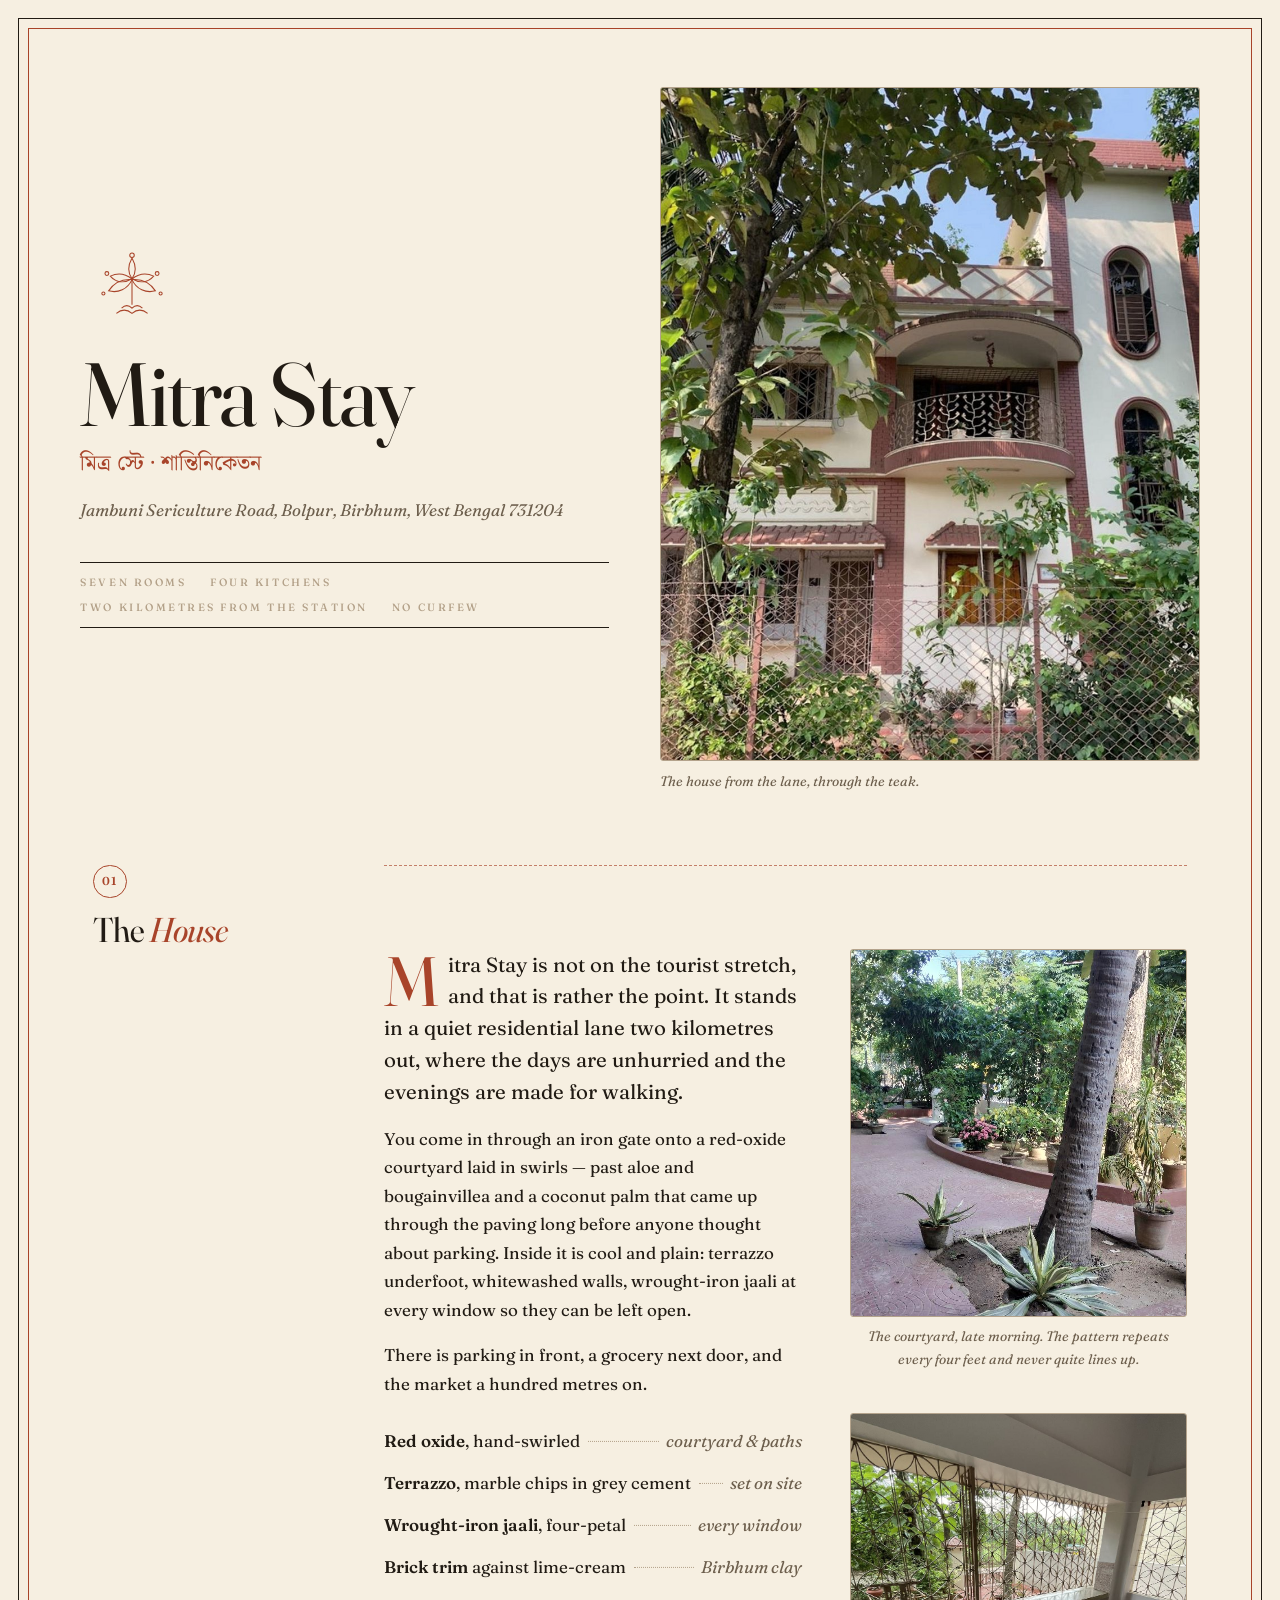
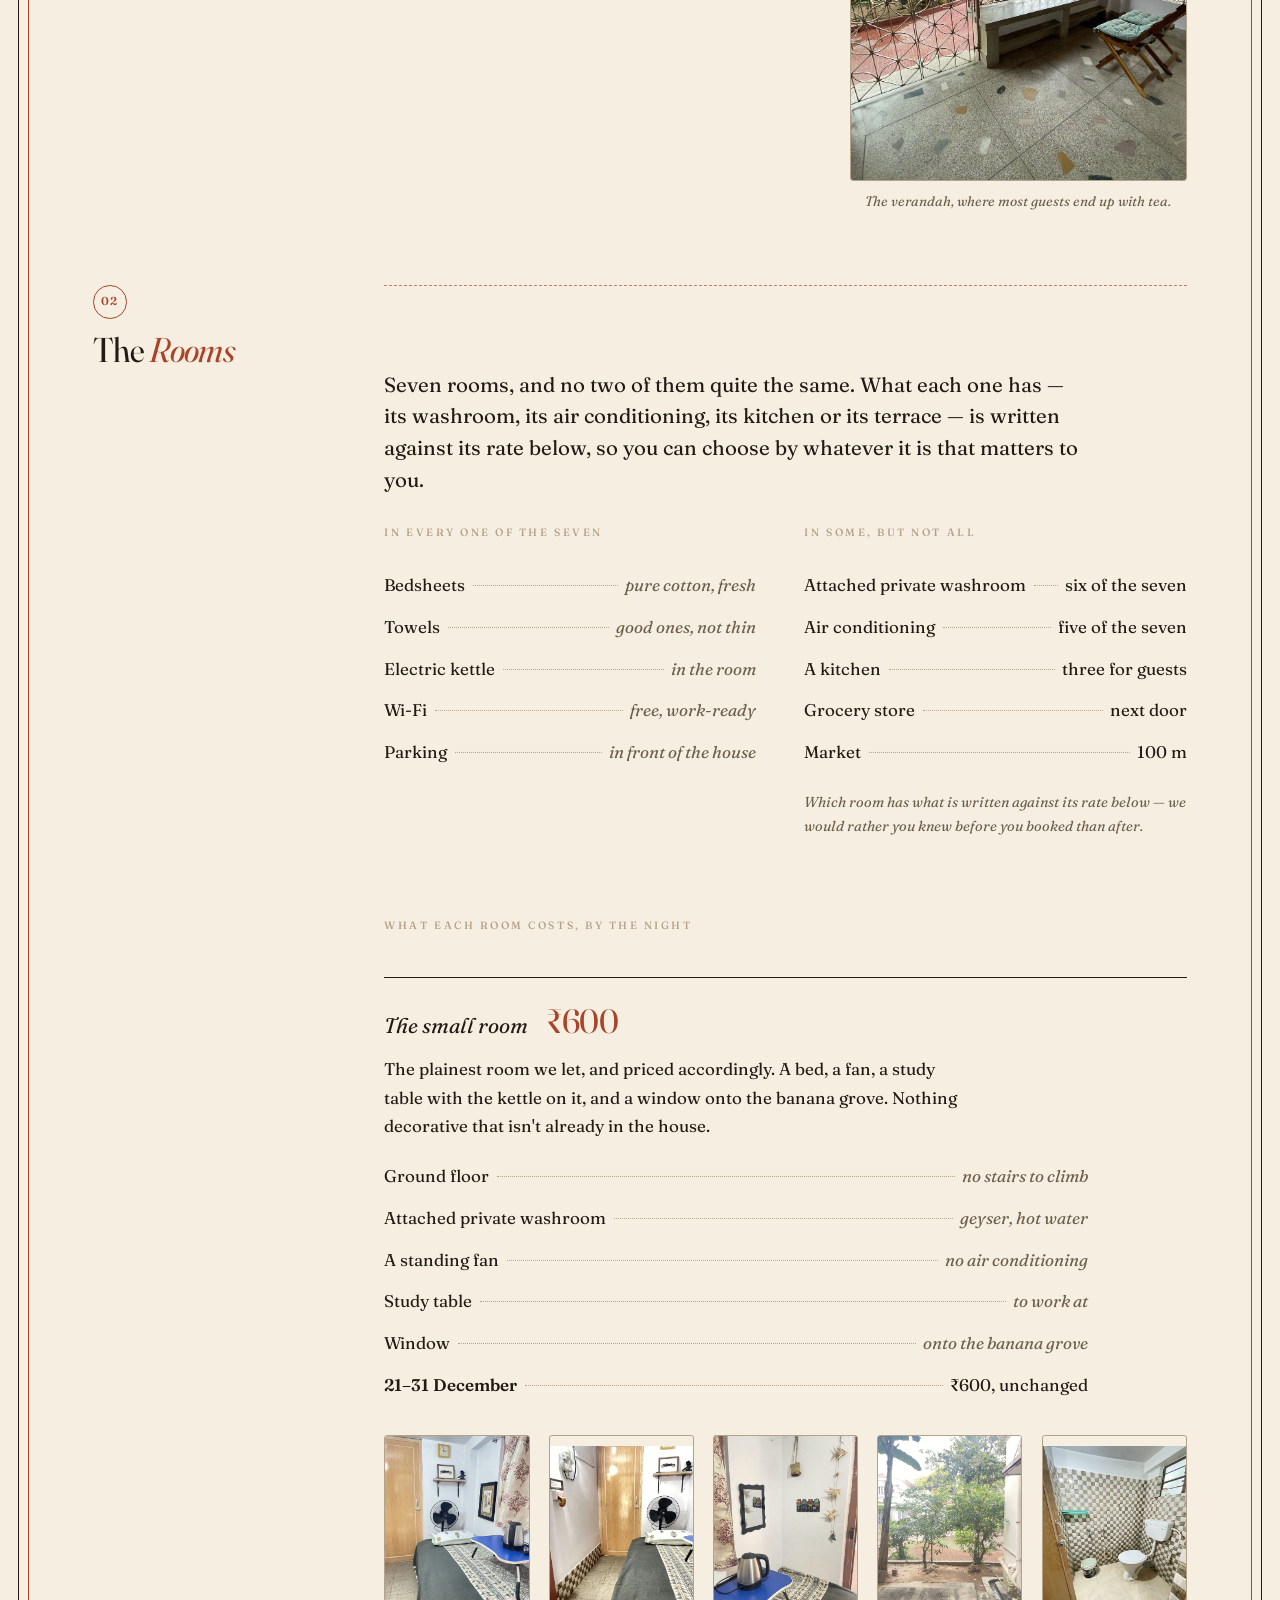
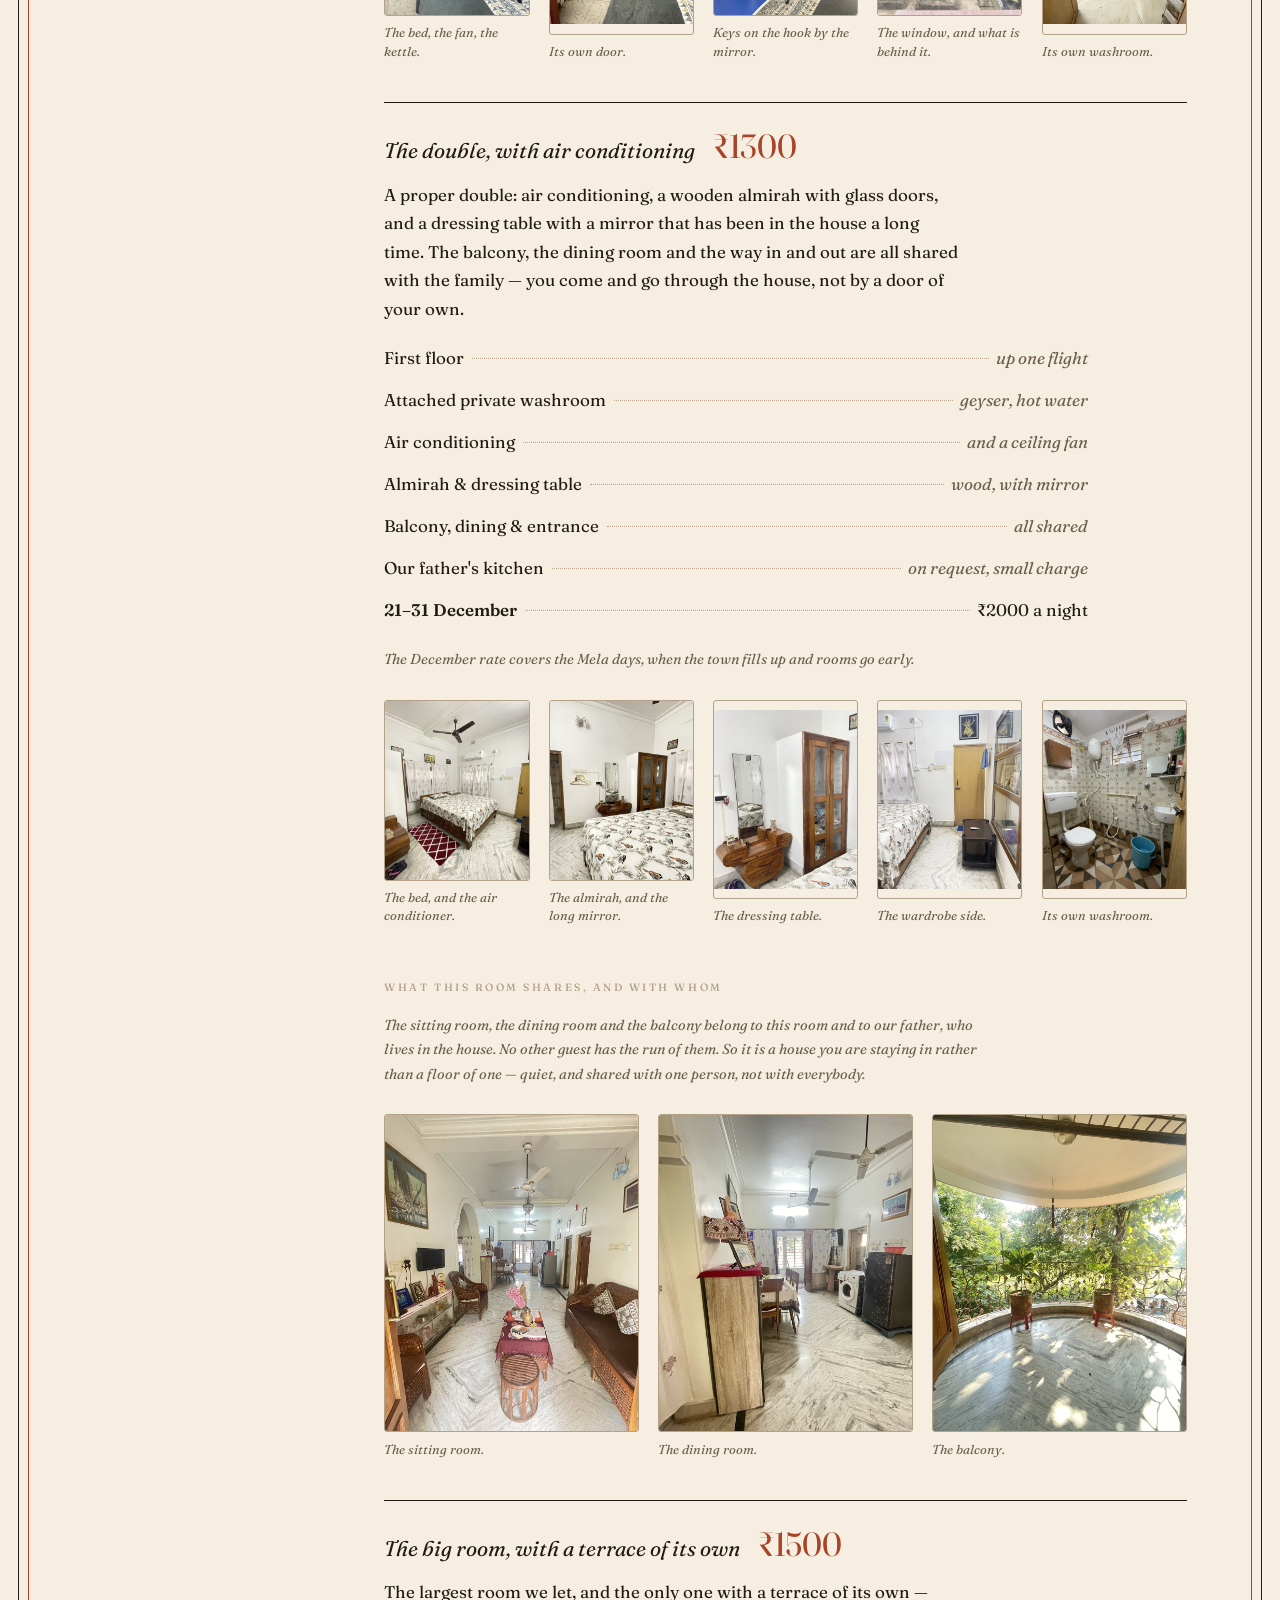
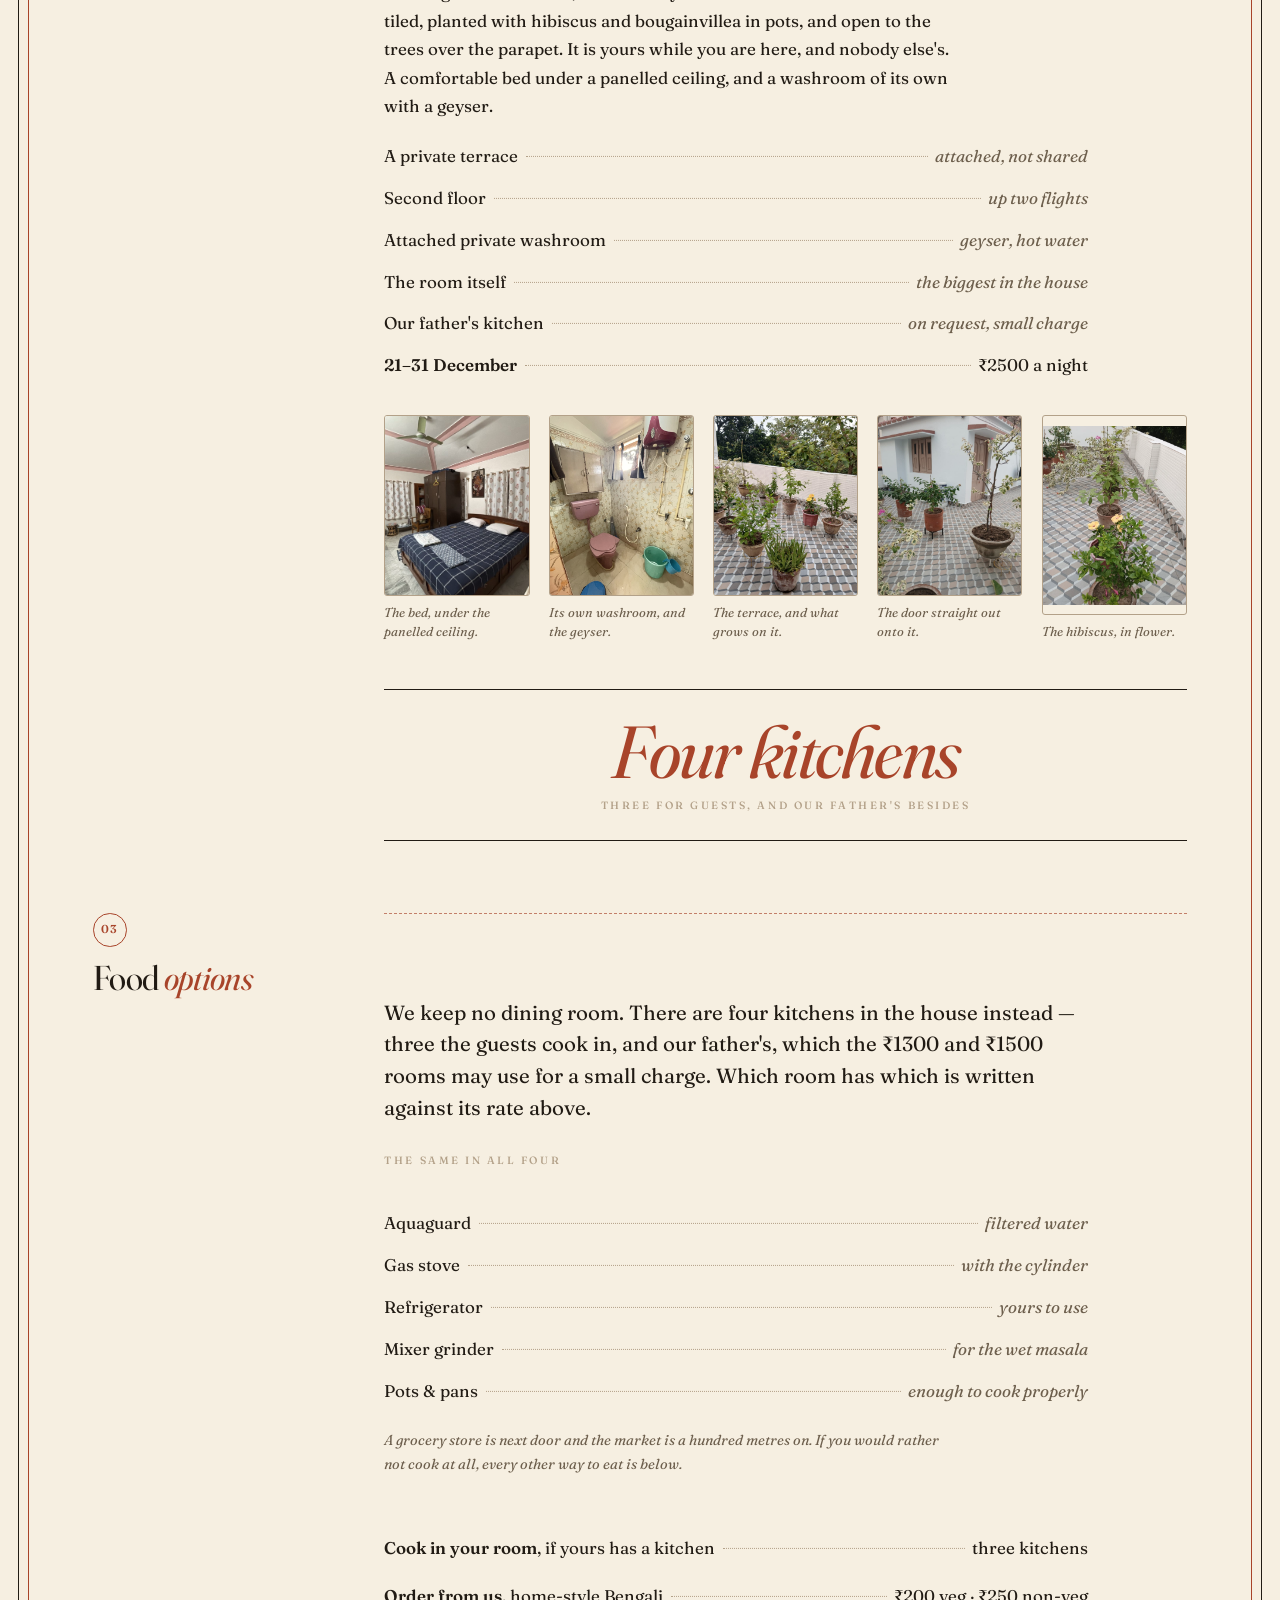
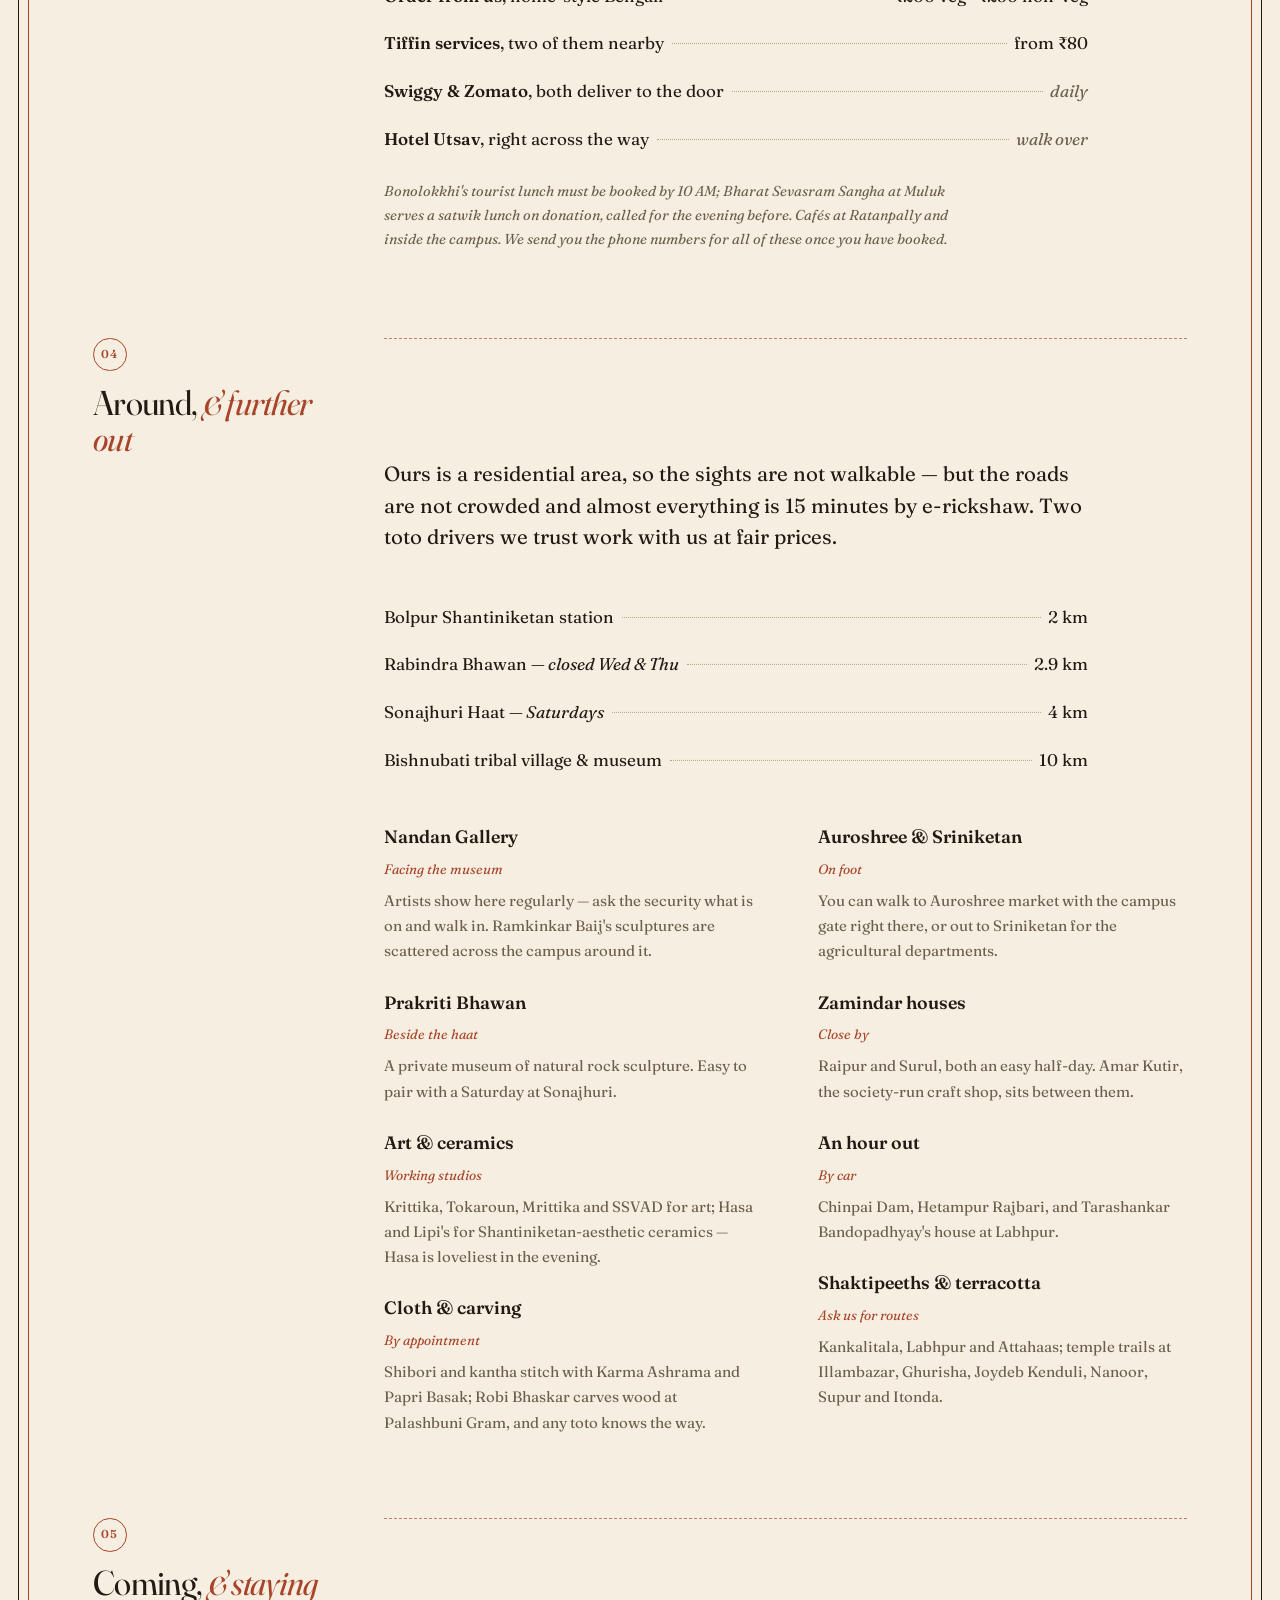
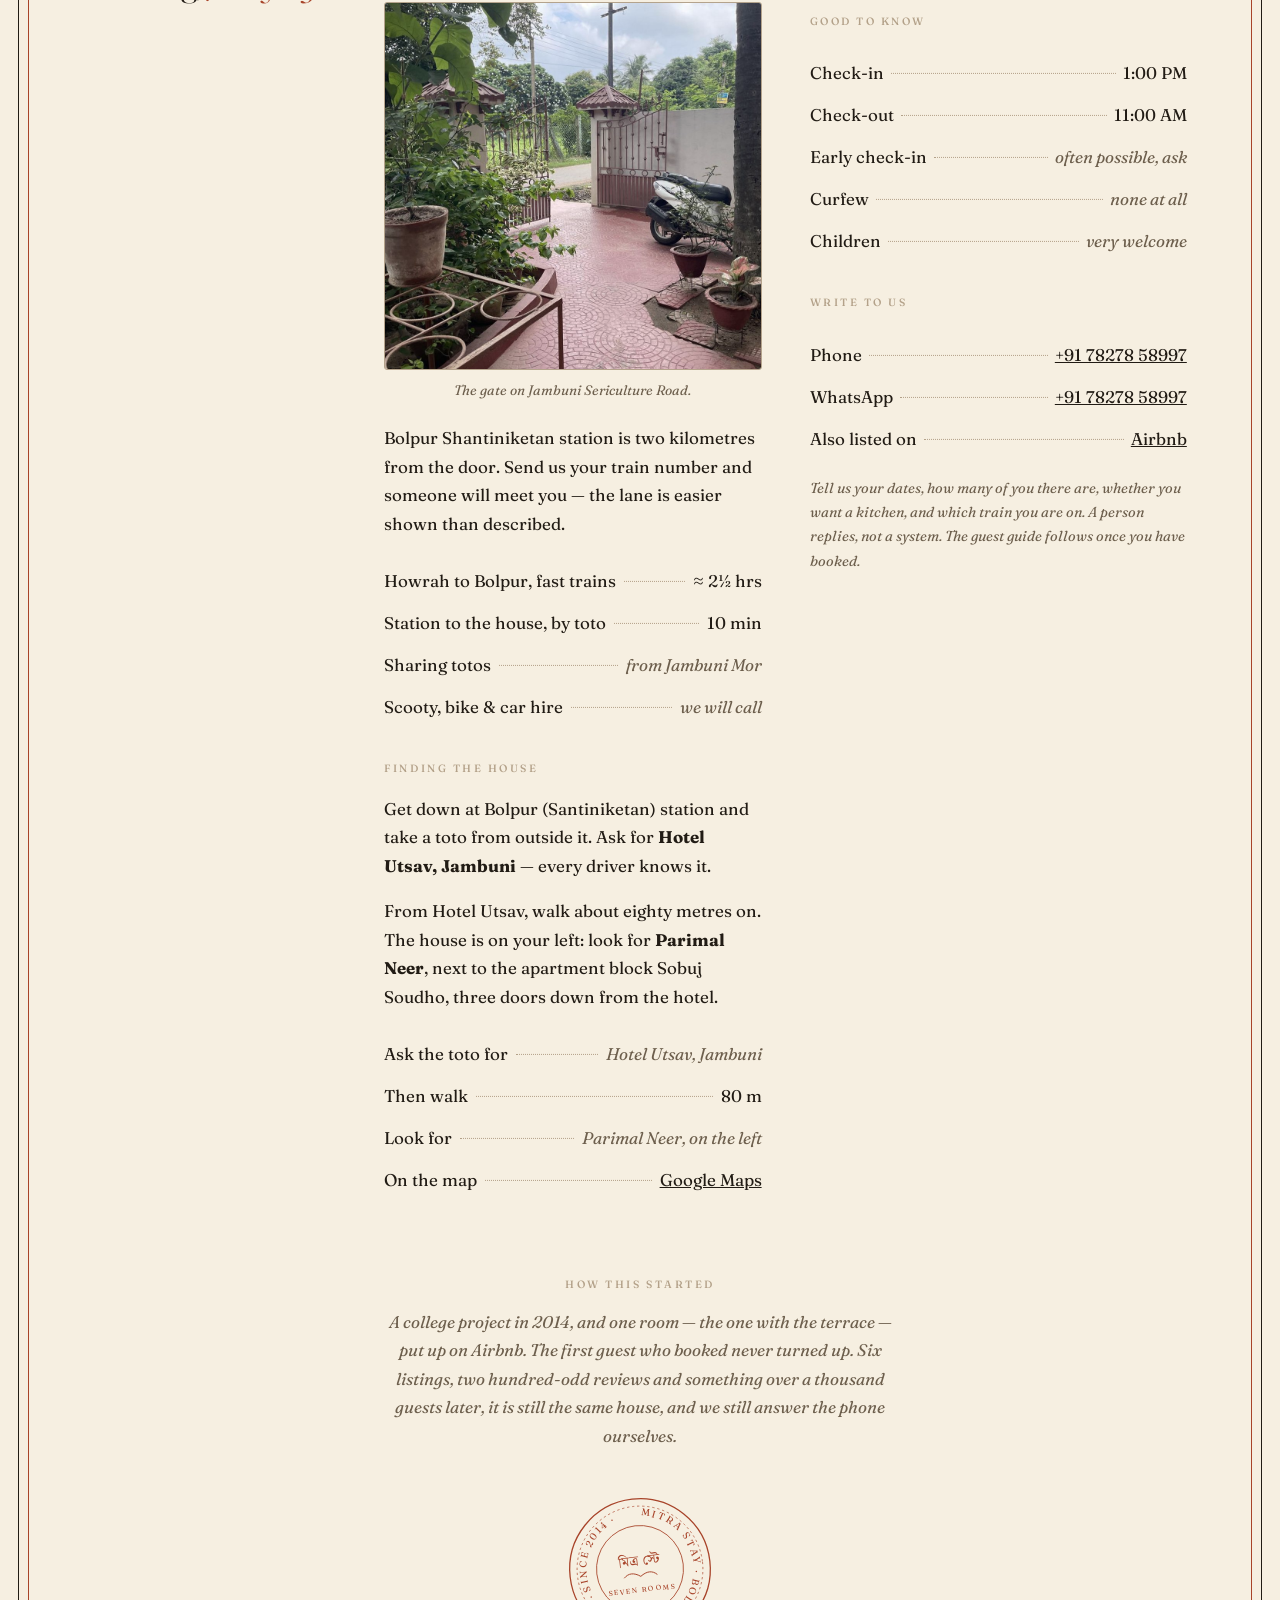
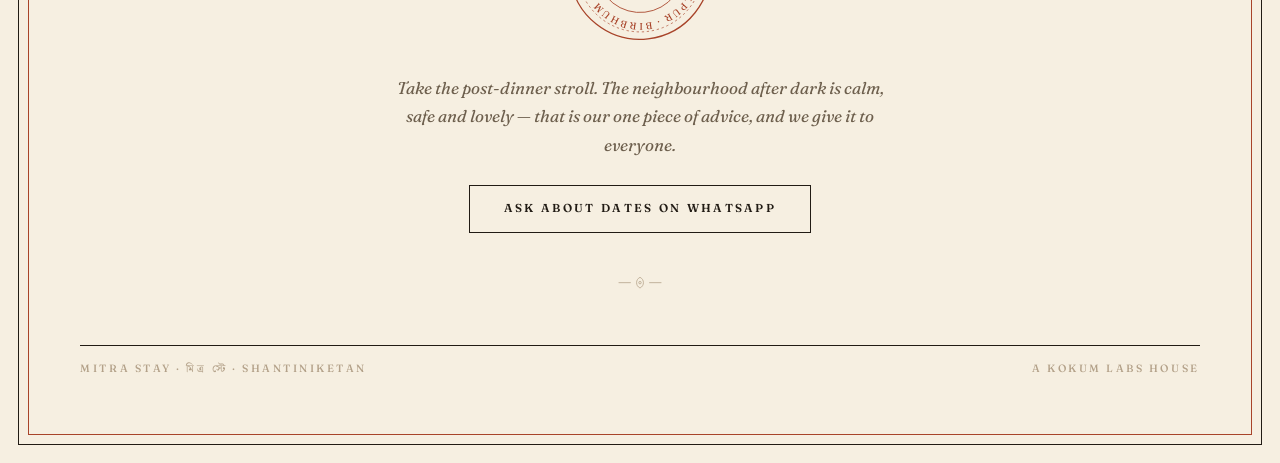
==== commit 24f5970a: "Tell people how this started A college project in 2014, the terrace room listed on Airbnb, and a fir" ====
--- a/index.html
+++ b/index.html
@@ -177,7 +177,8 @@
   /* seal */
   .close{text-align:center; padding:clamp(2.6rem,6vw,4rem) var(--pad) 0}
   .seal{width:clamp(112px,17vw,148px); height:auto; margin:0 auto; transform:rotate(-6.5deg)}
-  .close .line{font-style:italic; color:var(--soft); margin:1.4rem auto 0; max-width:30rem}
+  .close .line{font-style:italic; color:var(--soft); margin:1.4rem auto 0; max-width:32rem}
+  .close .cap + .line{margin-top:.9rem; margin-bottom:clamp(2rem,4vw,2.8rem)}
   .cta{
     display:inline-block; margin-top:1.6rem; padding:.85rem 2.1rem;
     border:1px solid var(--ink); text-decoration:none; font-size:.72rem;
@@ -581,6 +582,8 @@
   </section>
 
   <div class="close">
+    <p class="cap">How this started</p>
+    <p class="line">A college project in 2014, and one room — the one with the terrace — put up on Airbnb. The first guest who booked never turned up. Six listings, two hundred-odd reviews and something over a thousand guests later, it is still the same house, and we still answer the phone ourselves.</p>
     <svg class="seal" viewBox="0 0 160 160" fill="none" aria-hidden="true">
       <circle cx="80" cy="80" r="76" stroke="#a8442a" stroke-width="1.4"/>
       <circle cx="80" cy="80" r="68" stroke="#a8442a" stroke-width=".7" stroke-dasharray="2.5 3"/>
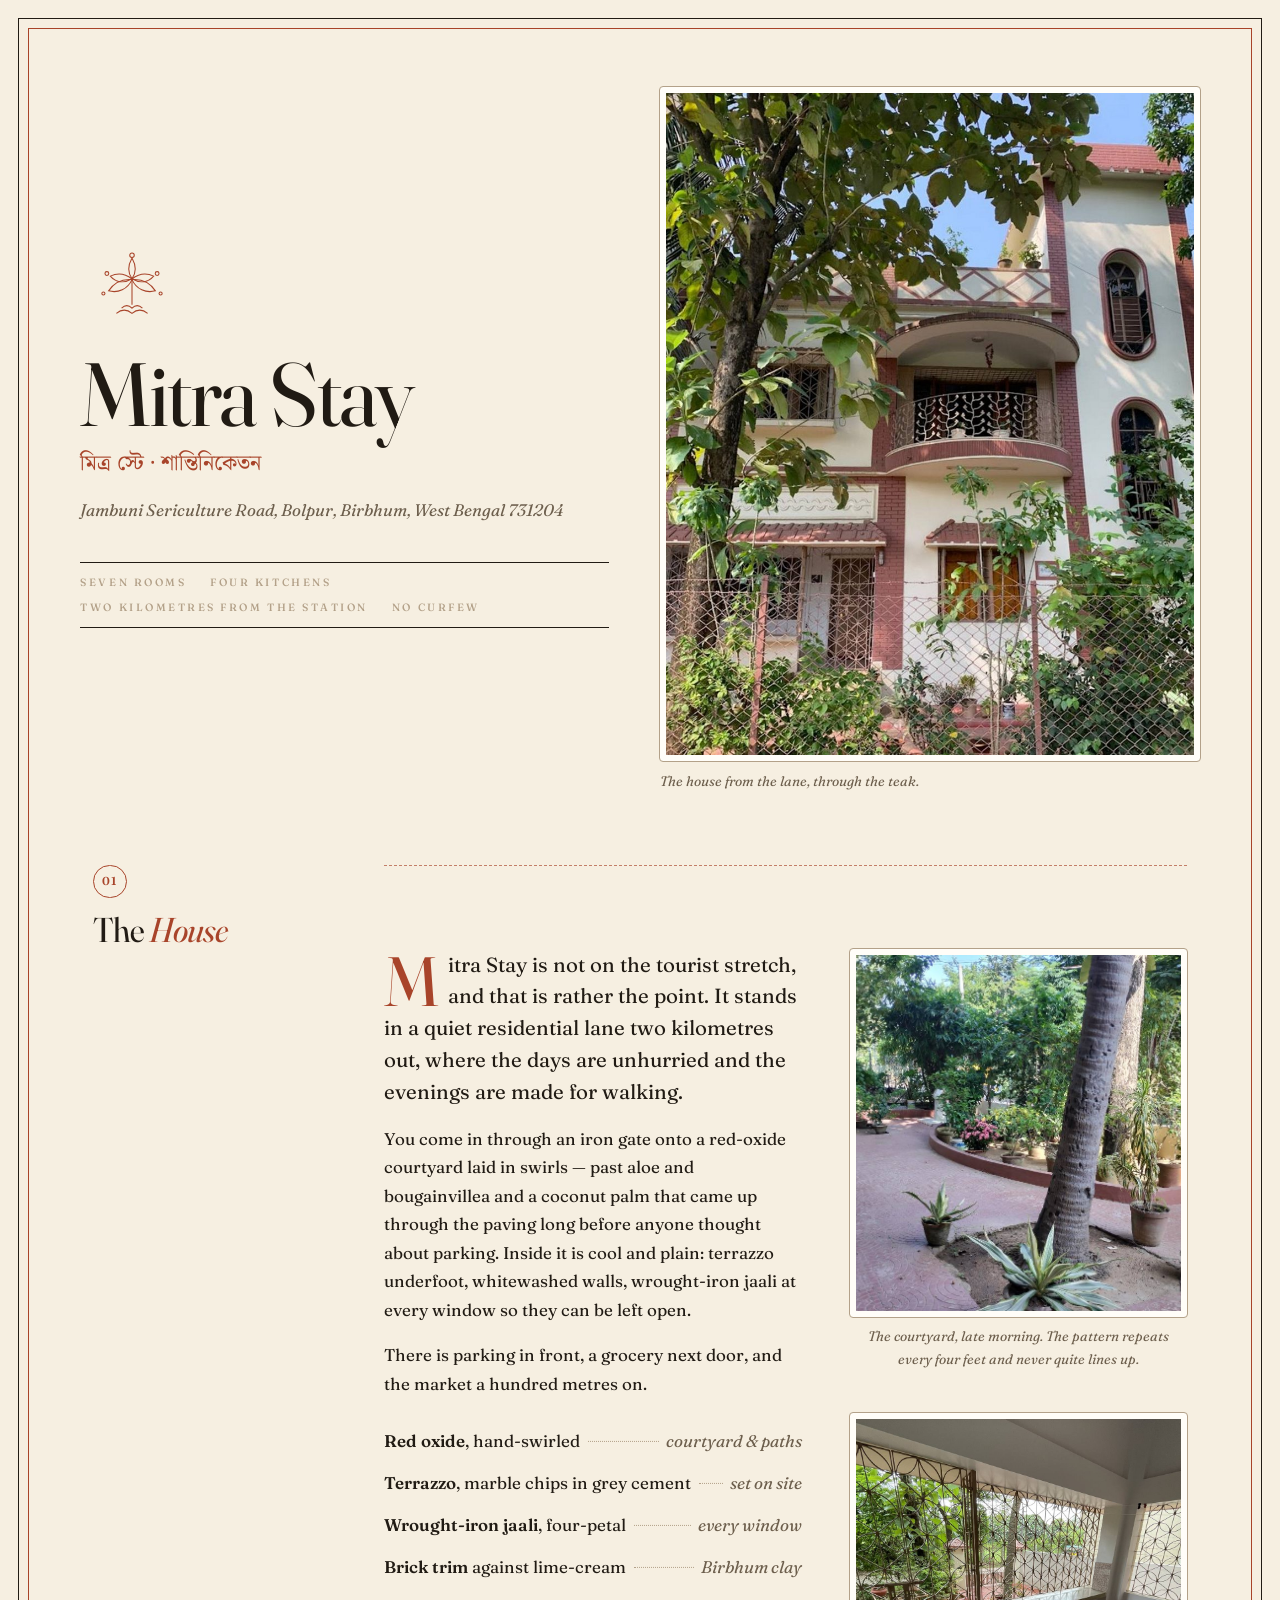
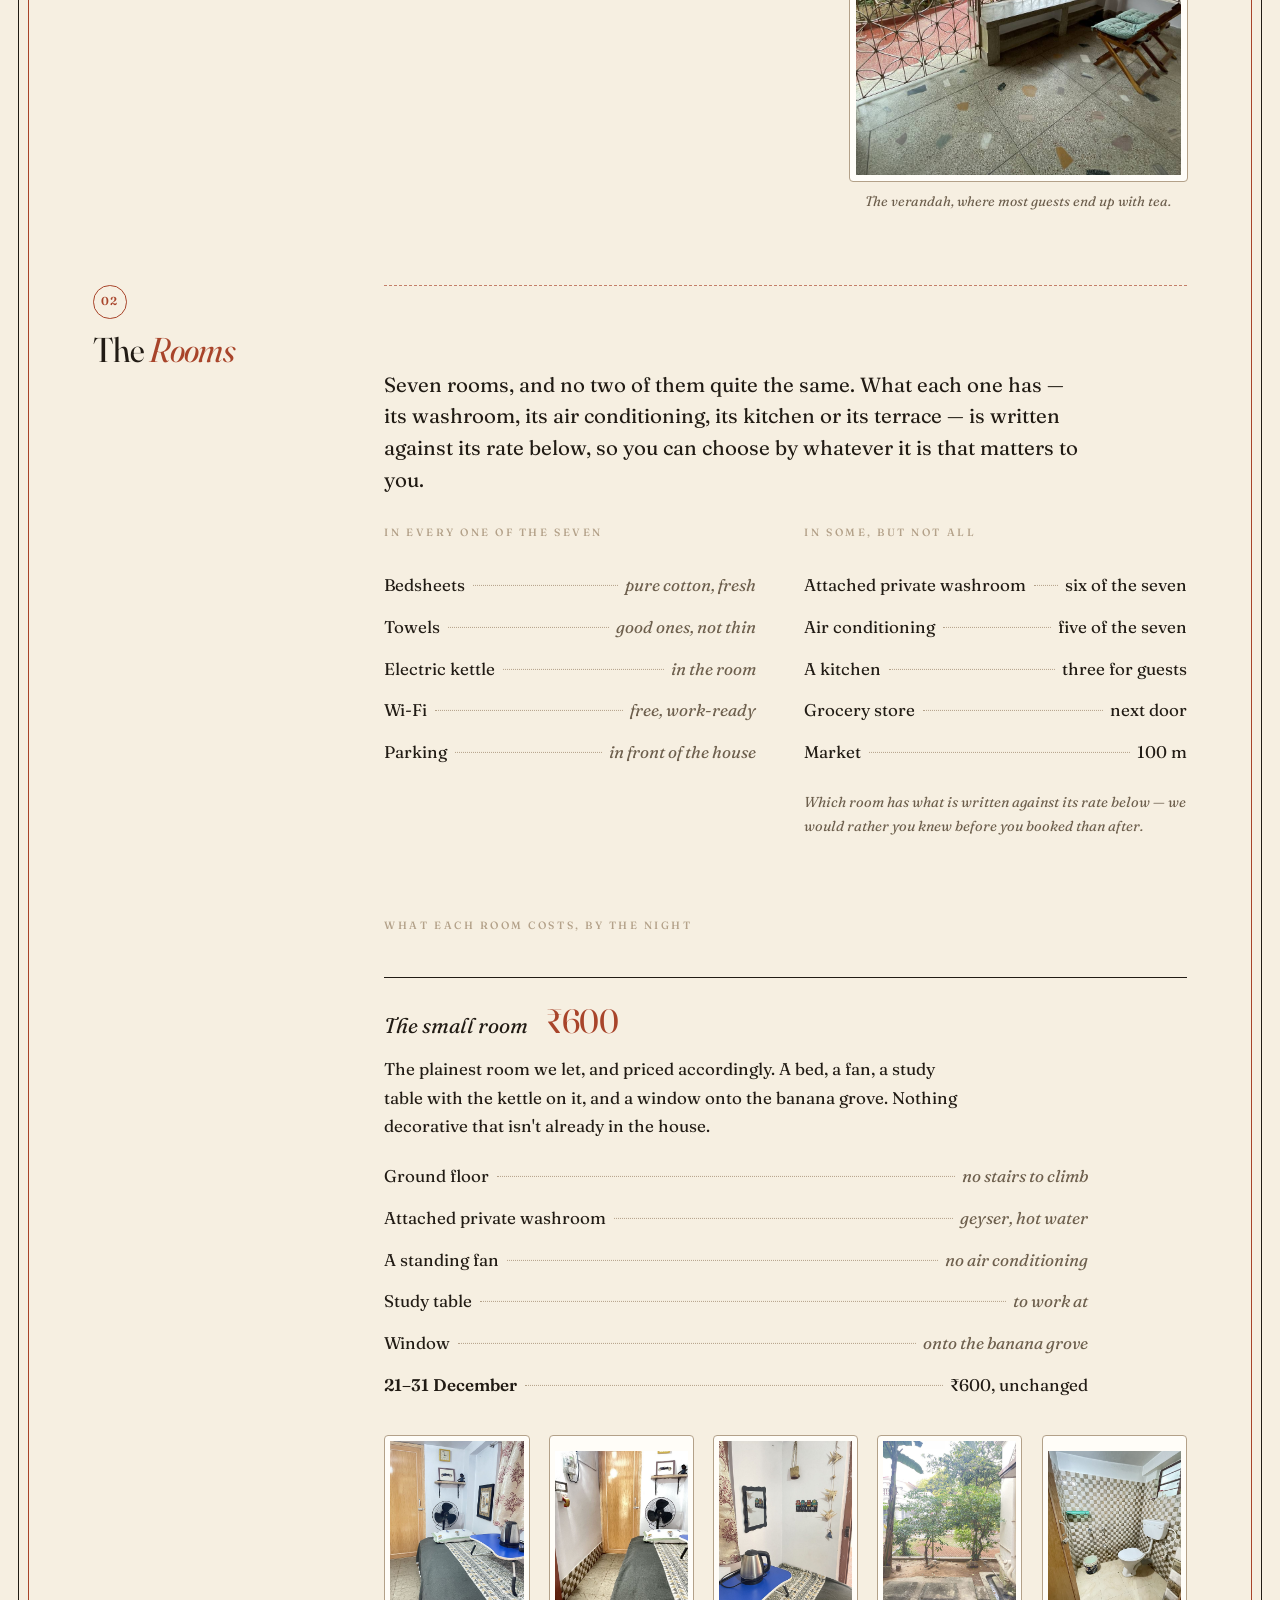
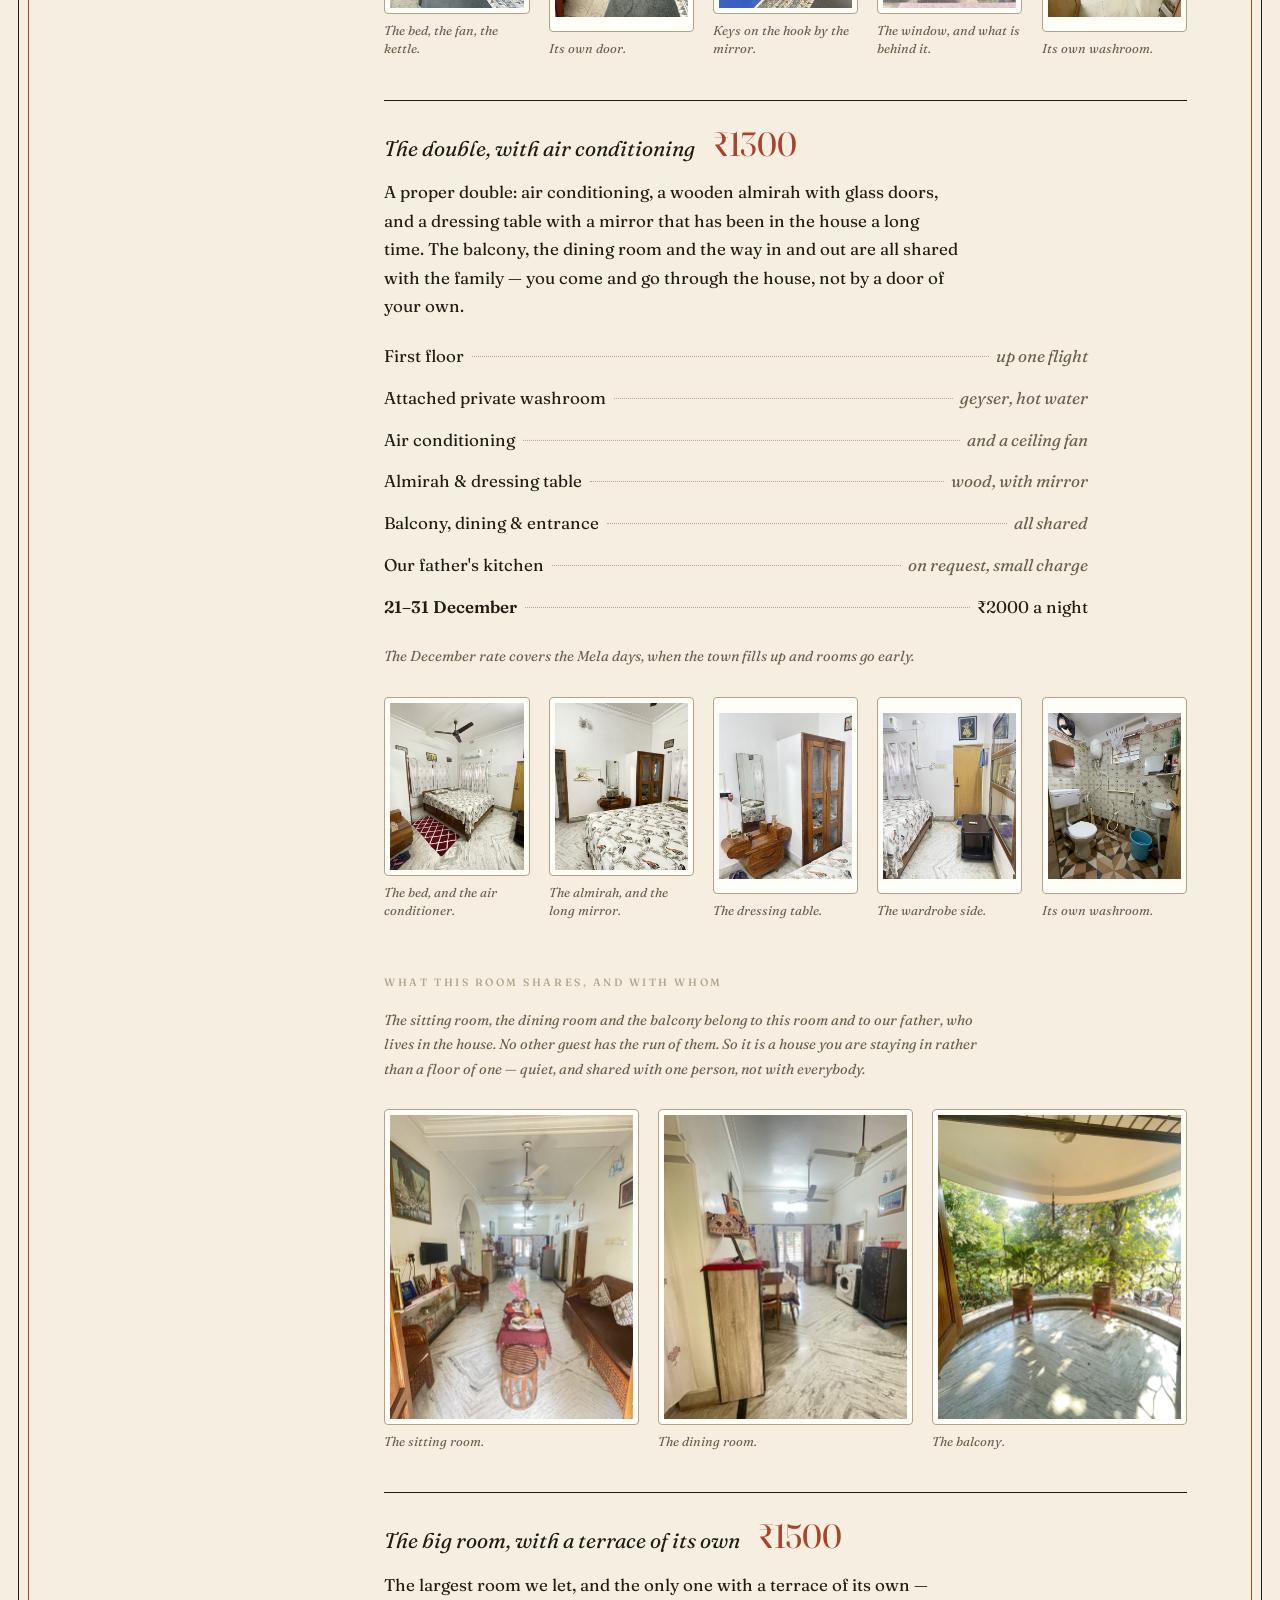
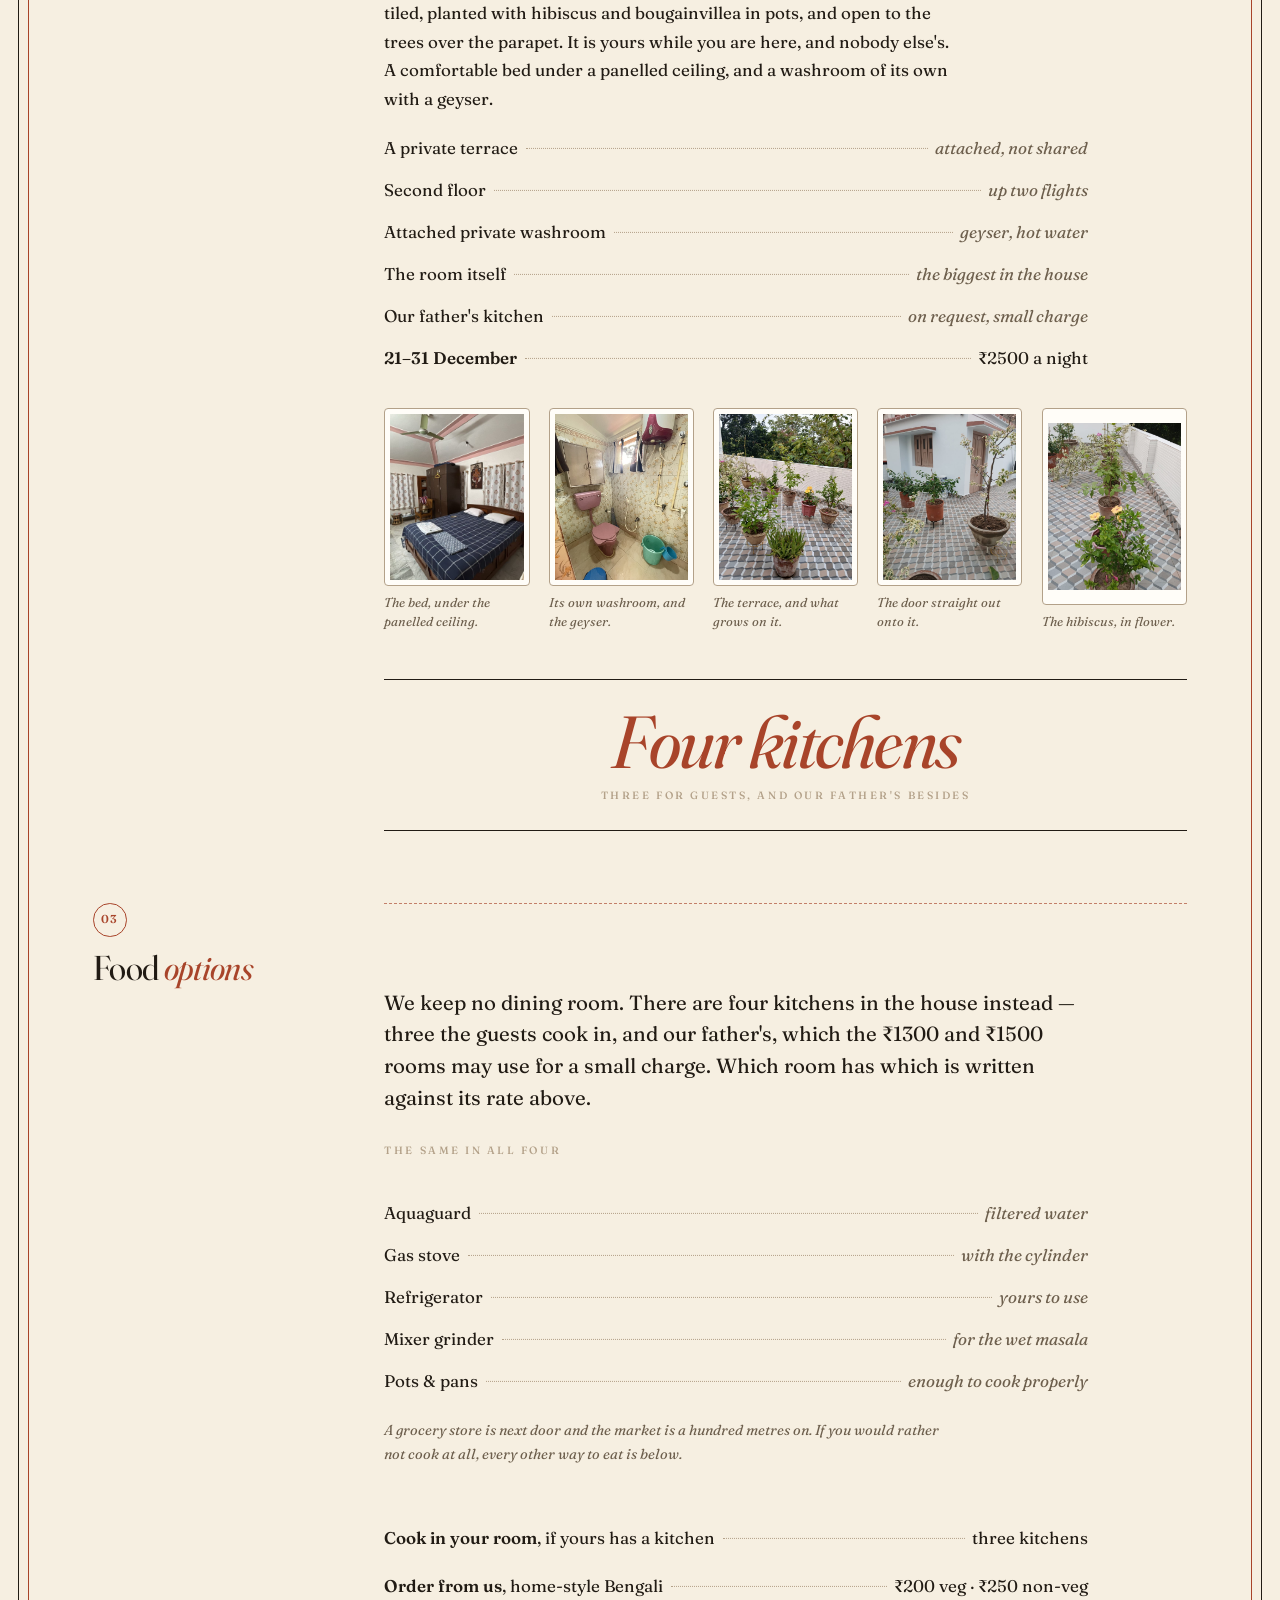
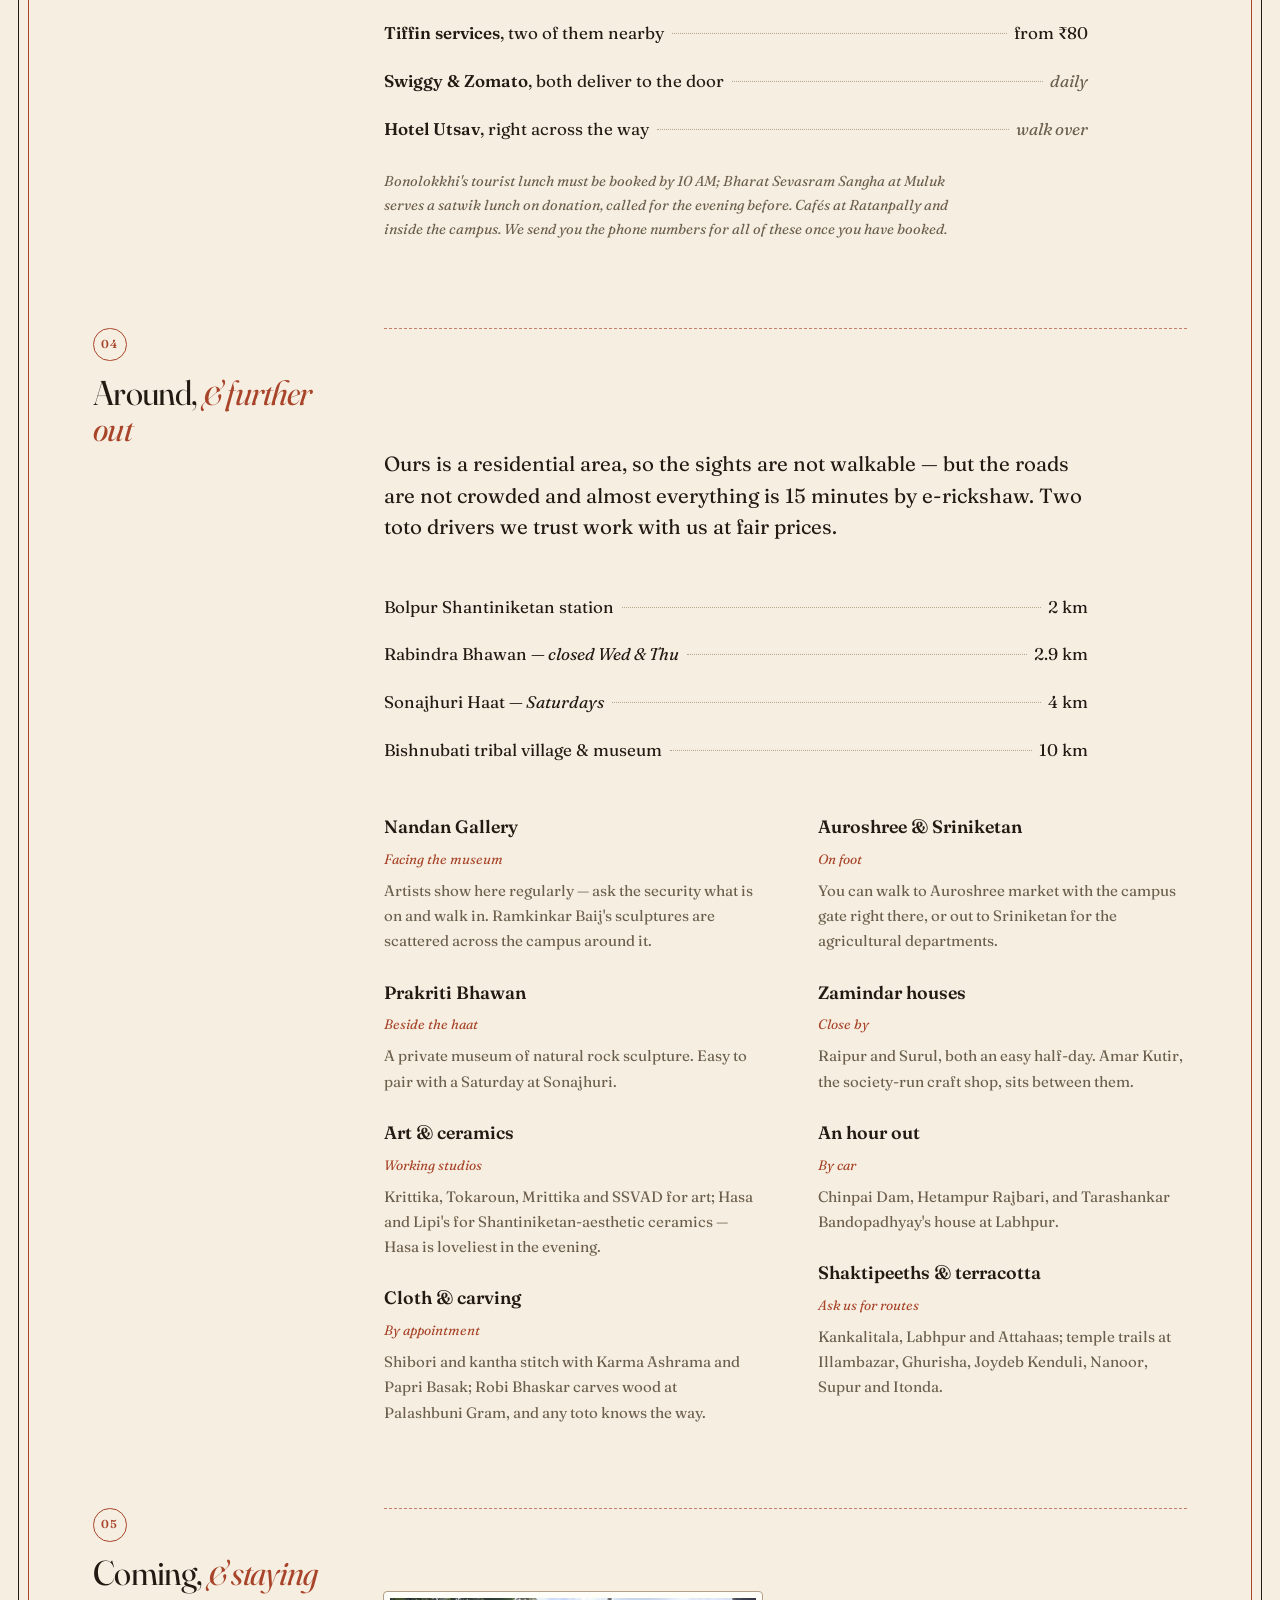
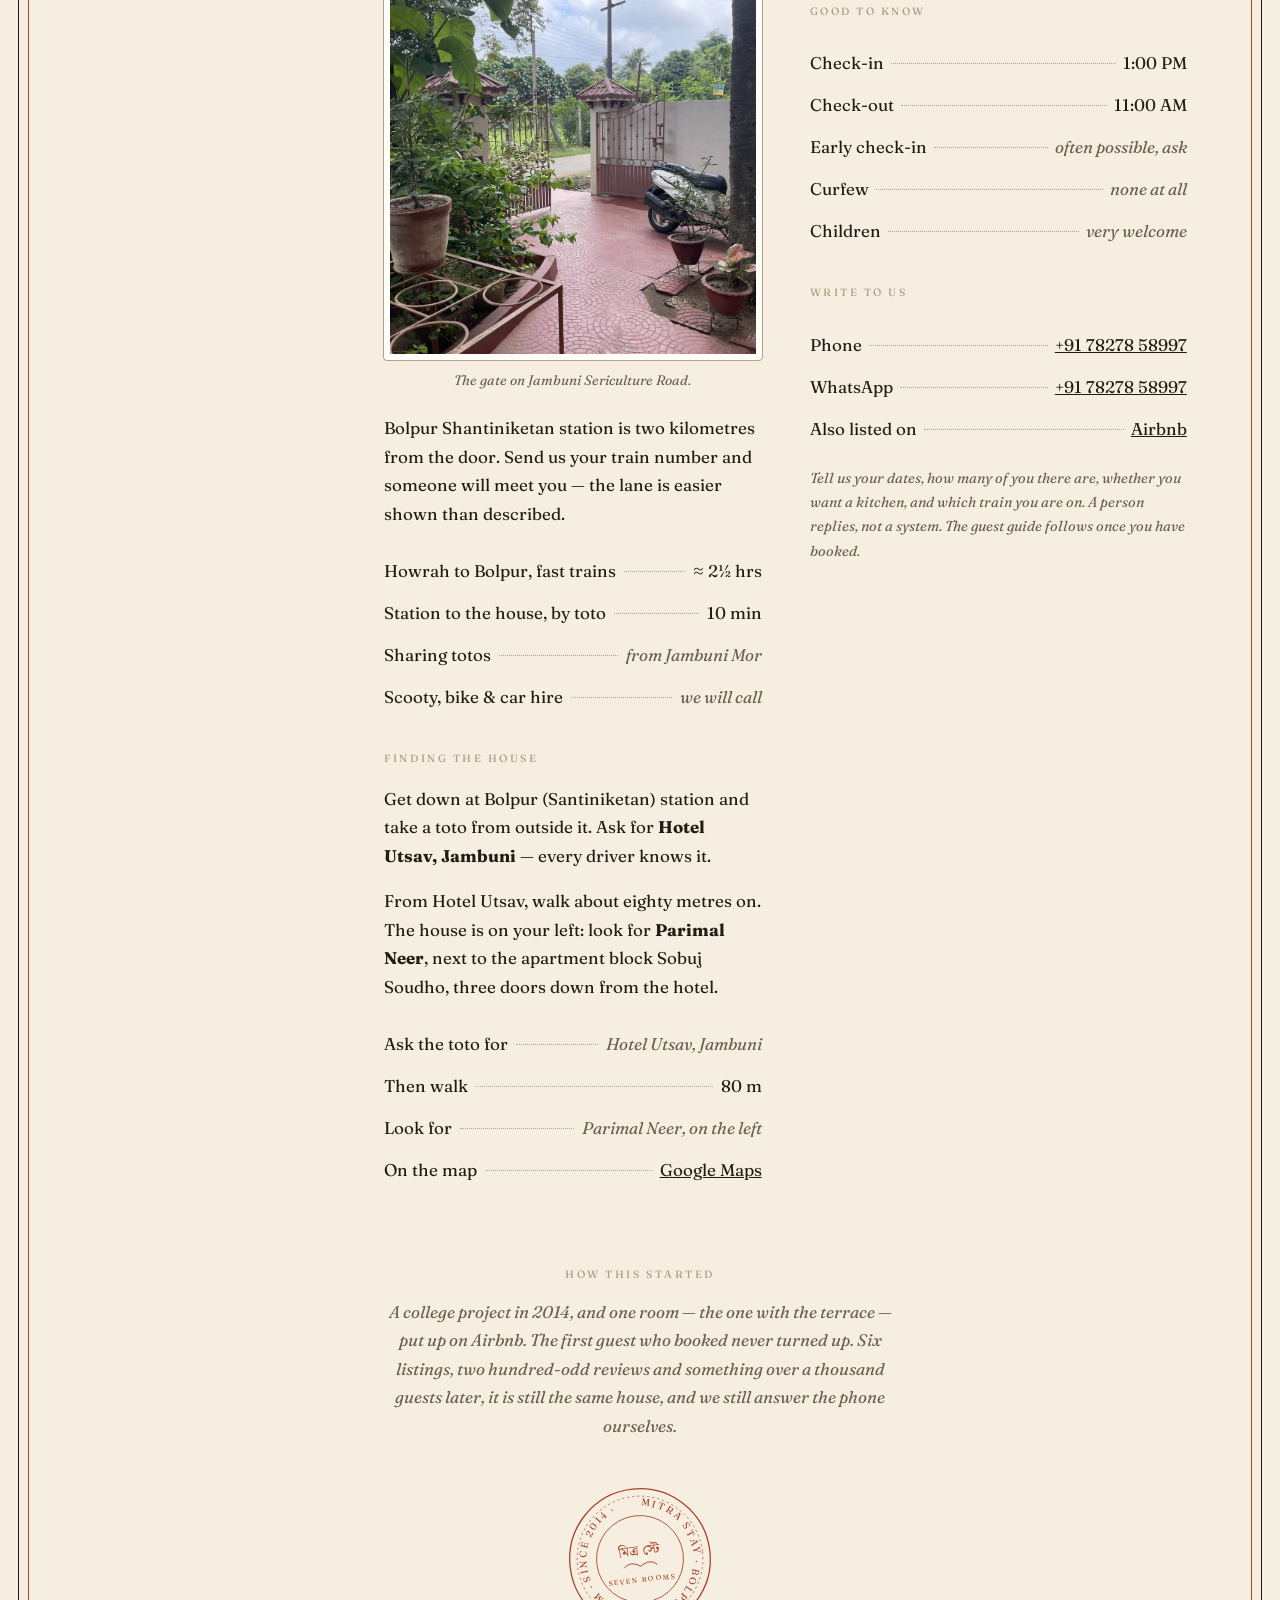
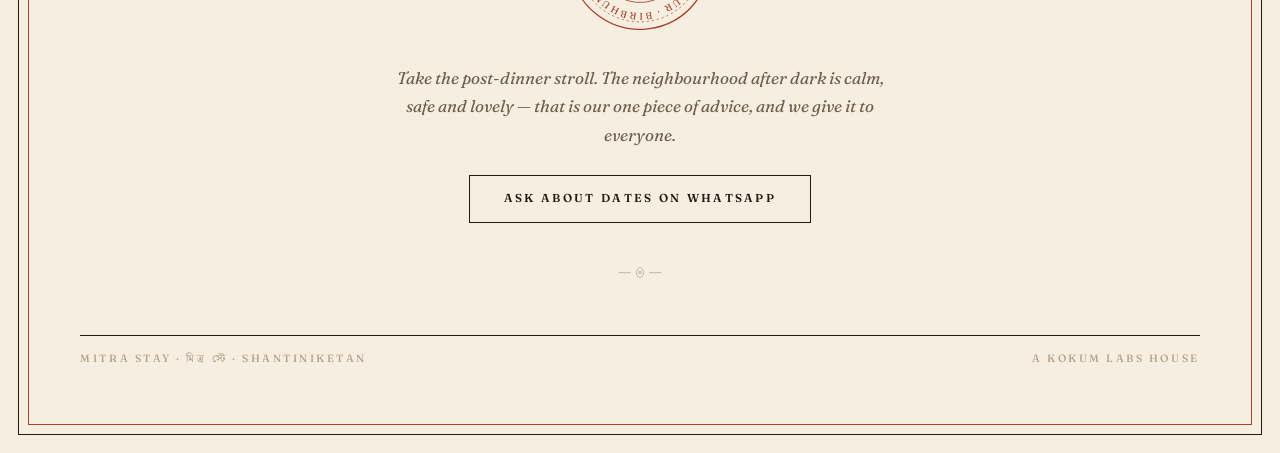
==== commit c5dbc970: "Mount the photographs so they lift off the paper The ground was not the main problem. Every photogra" ====
--- a/index.html
+++ b/index.html
@@ -15,6 +15,7 @@
     --ink:#211b14;
     --soft:#6d5f4d;
     --faint:#b3a189;
+    --mount:#fffdf8;
     --rust:#a8442a;
     --indigo:#3a4a63;
     --pad:clamp(1.1rem,4vw,3.4rem);
@@ -69,7 +70,13 @@
 
   /* plates */
   .plate{margin:clamp(1.8rem,4vw,2.6rem) var(--pad) 0}
-  .plate img{width:100%; border:1px solid var(--faint); border-radius:3px; filter:saturate(.93) sepia(.05)}
+  /* a white mount, as a photograph is mounted on card — the paper is
+     warm and the photographs are warm, so without something neutral
+     between them the picture sinks into the page */
+  .plate img{
+    width:100%; border-radius:3px;
+    border:6px solid var(--mount); outline:1px solid var(--faint);
+  }
   .plate figcaption{font-style:italic; color:var(--soft); font-size:.86rem; margin-top:.55rem; text-align:center}
   .plate--tall img{max-height:min(76vh,40rem); object-fit:cover; object-position:52% 42%}
   .plate--wide{margin:clamp(1.8rem,4vw,2.6rem) 0 0}
@@ -155,8 +162,8 @@
      both of which divide by three — four columns strands a lone photo */
   @media(min-width:760px){ .gal{grid-template-columns:repeat(3,1fr)} }
   .gal figure{margin:0}
-  .gal button{display:block; width:100%; padding:0; line-height:0; border:1px solid var(--faint); border-radius:3px; background:none; cursor:zoom-in; overflow:hidden}
-  .gal img{width:100%; aspect-ratio:4/5; object-fit:cover; filter:saturate(.93) sepia(.05); transition:transform .6s cubic-bezier(.2,.7,.2,1)}
+  .gal button{display:block; width:100%; padding:5px; line-height:0; border:1px solid var(--faint); border-radius:4px; background:var(--mount); cursor:zoom-in; overflow:hidden}
+  .gal img{width:100%; aspect-ratio:4/5; object-fit:cover; transition:transform .6s cubic-bezier(.2,.7,.2,1)}
   .gal button:hover img{transform:scale(1.03)}
   .gal figcaption{font-style:italic; color:var(--soft); font-size:.8rem; margin-top:.45rem; line-height:1.45}
 
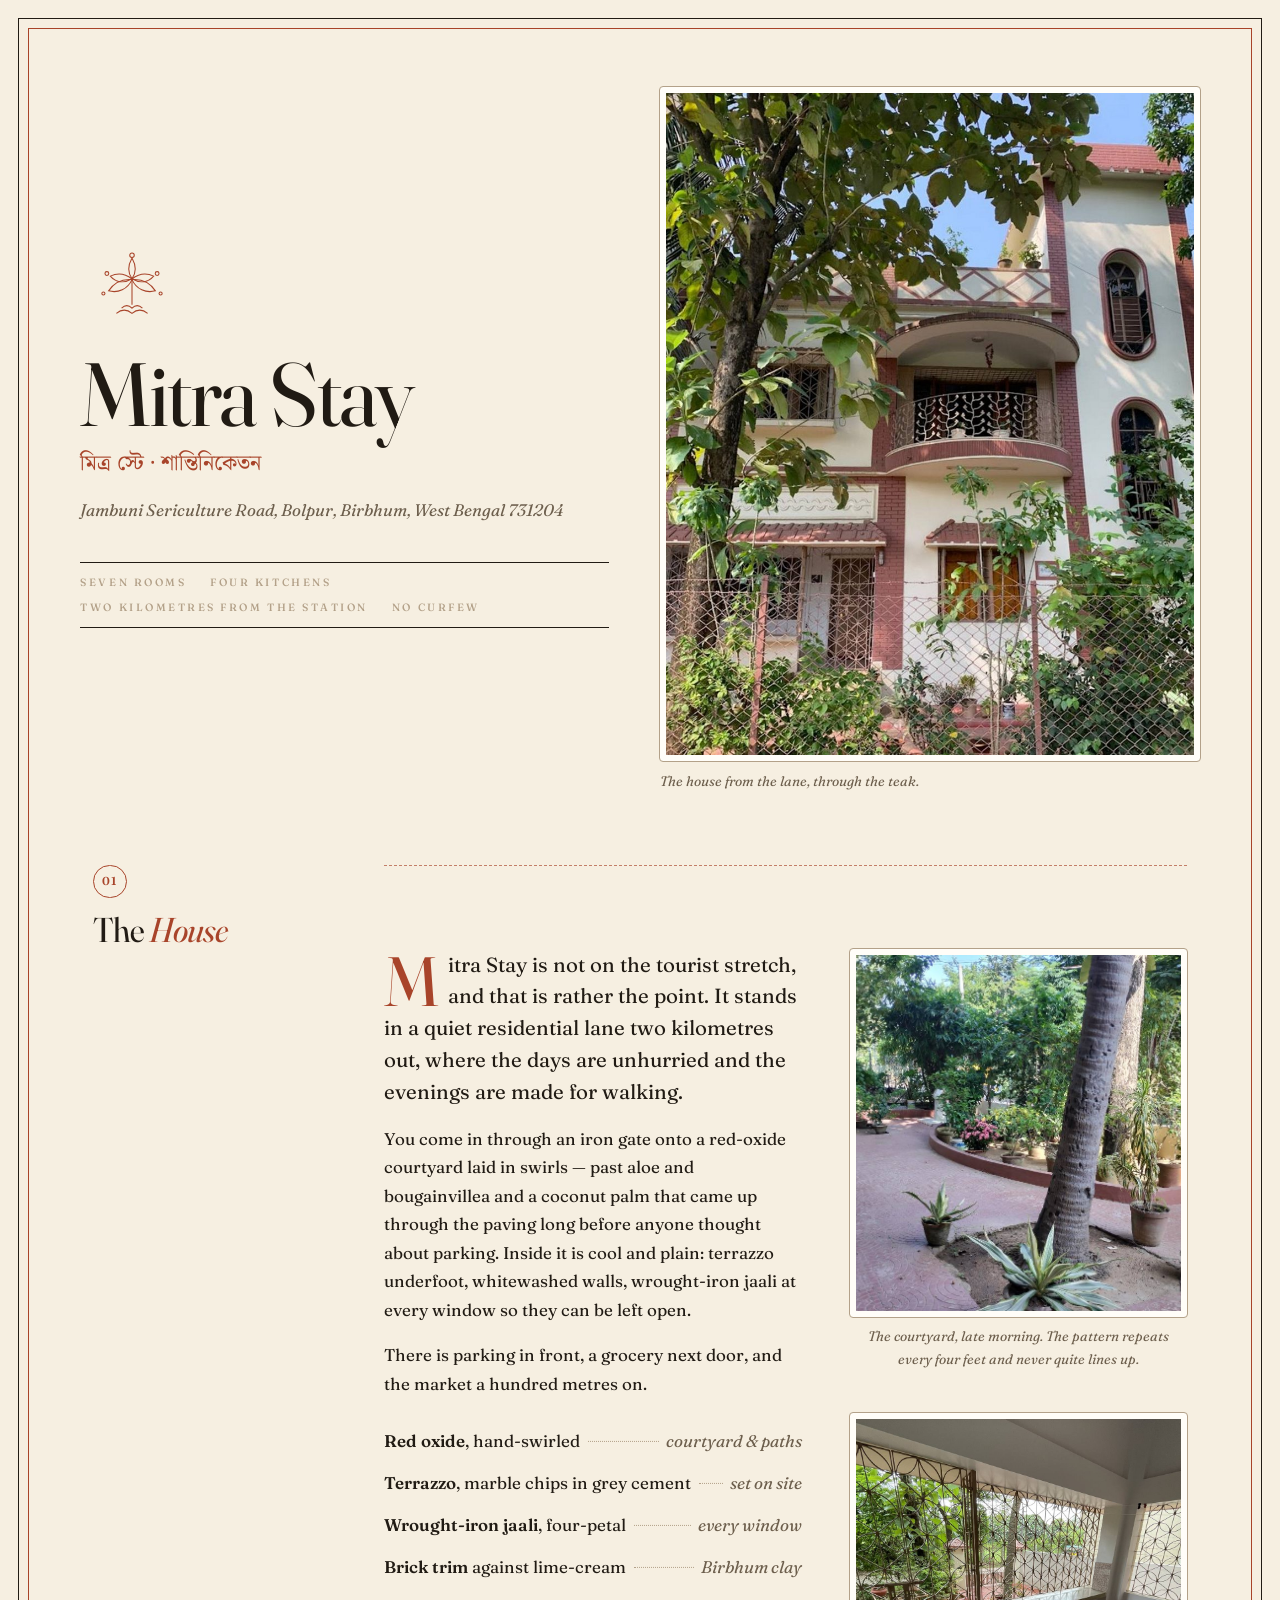
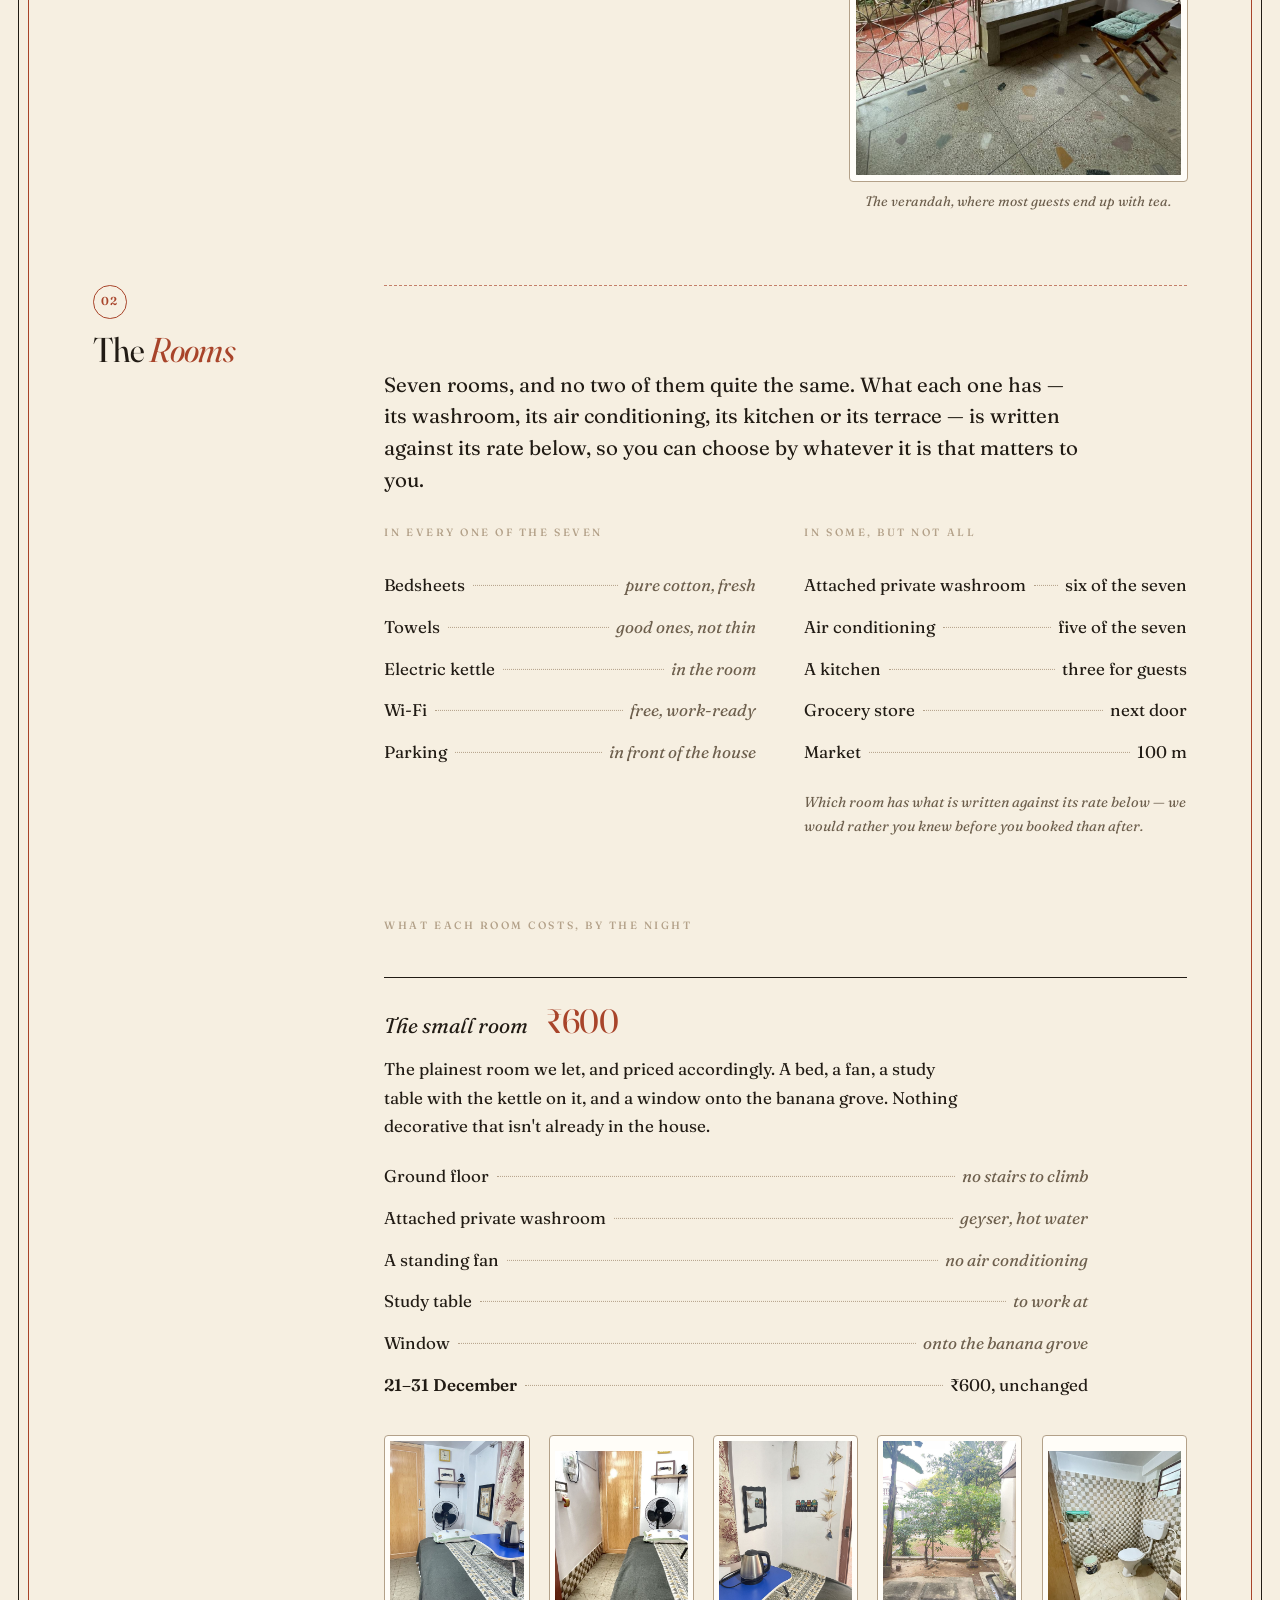
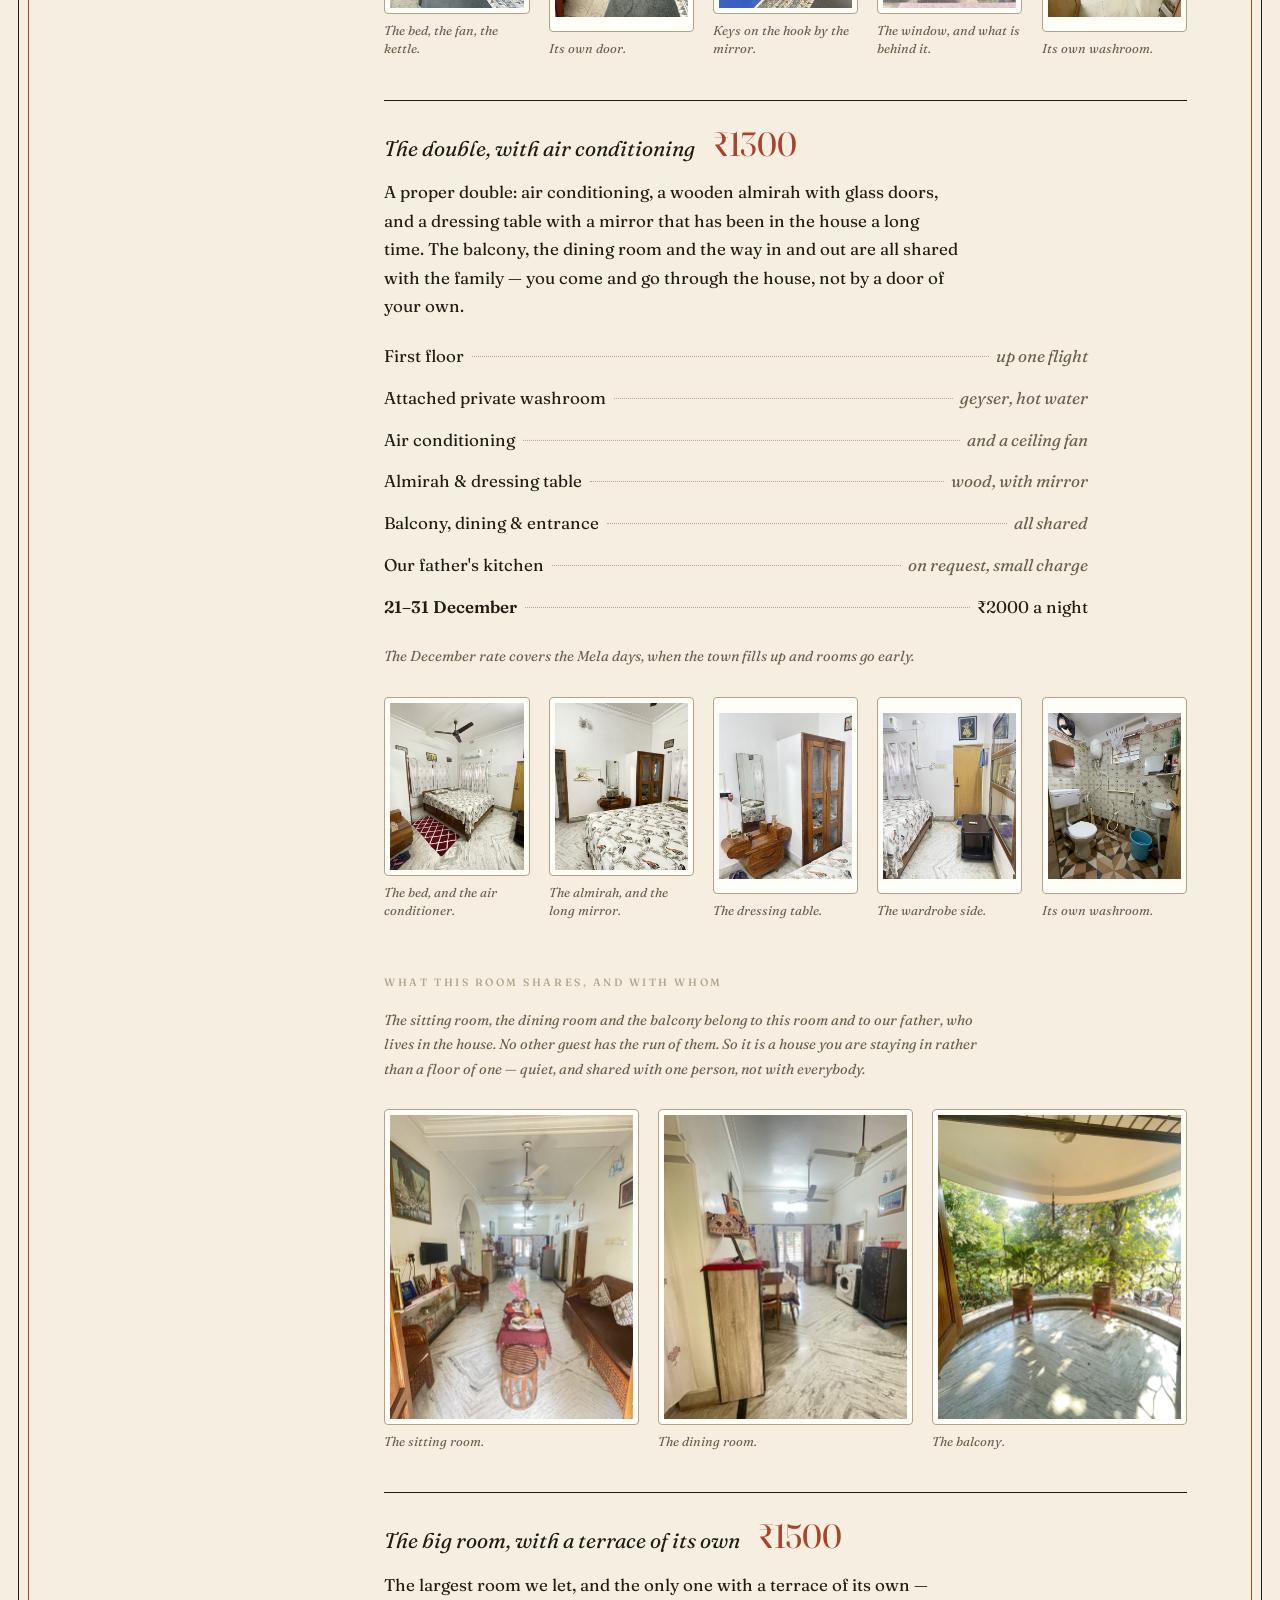
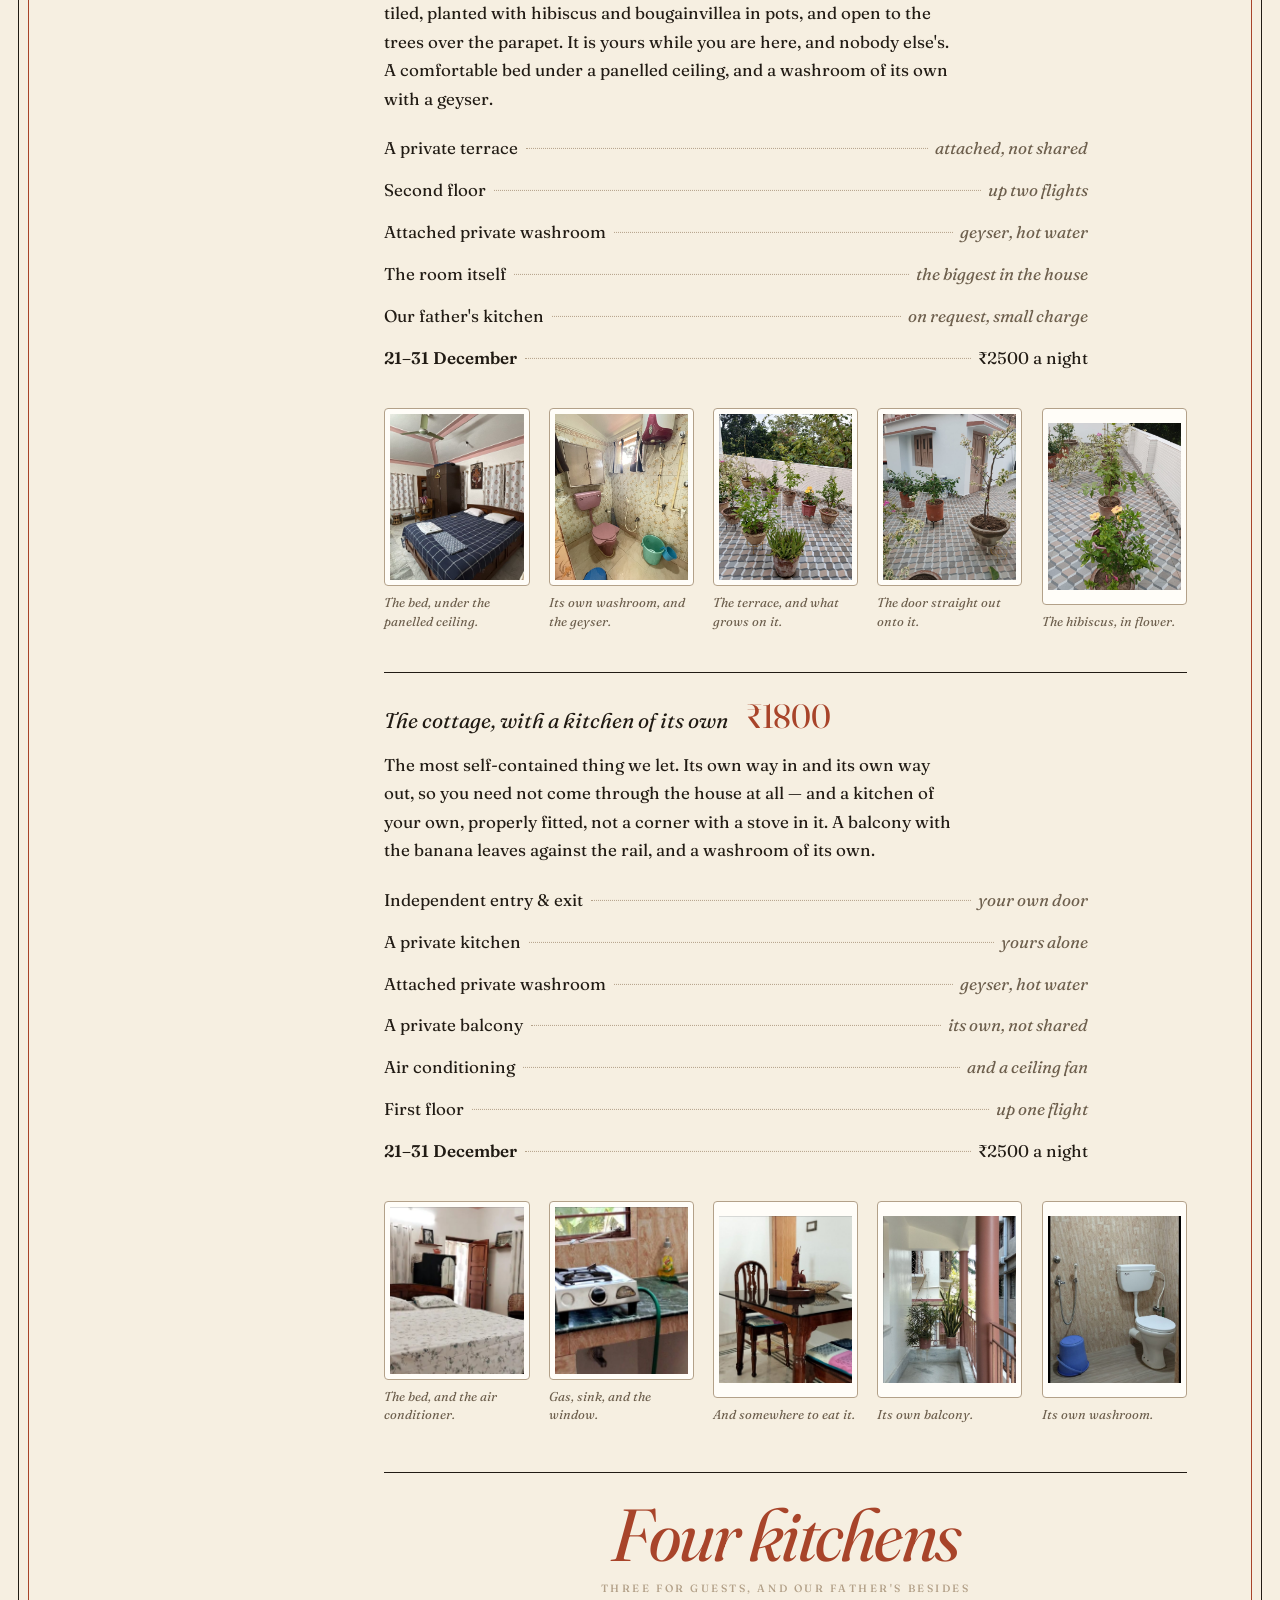
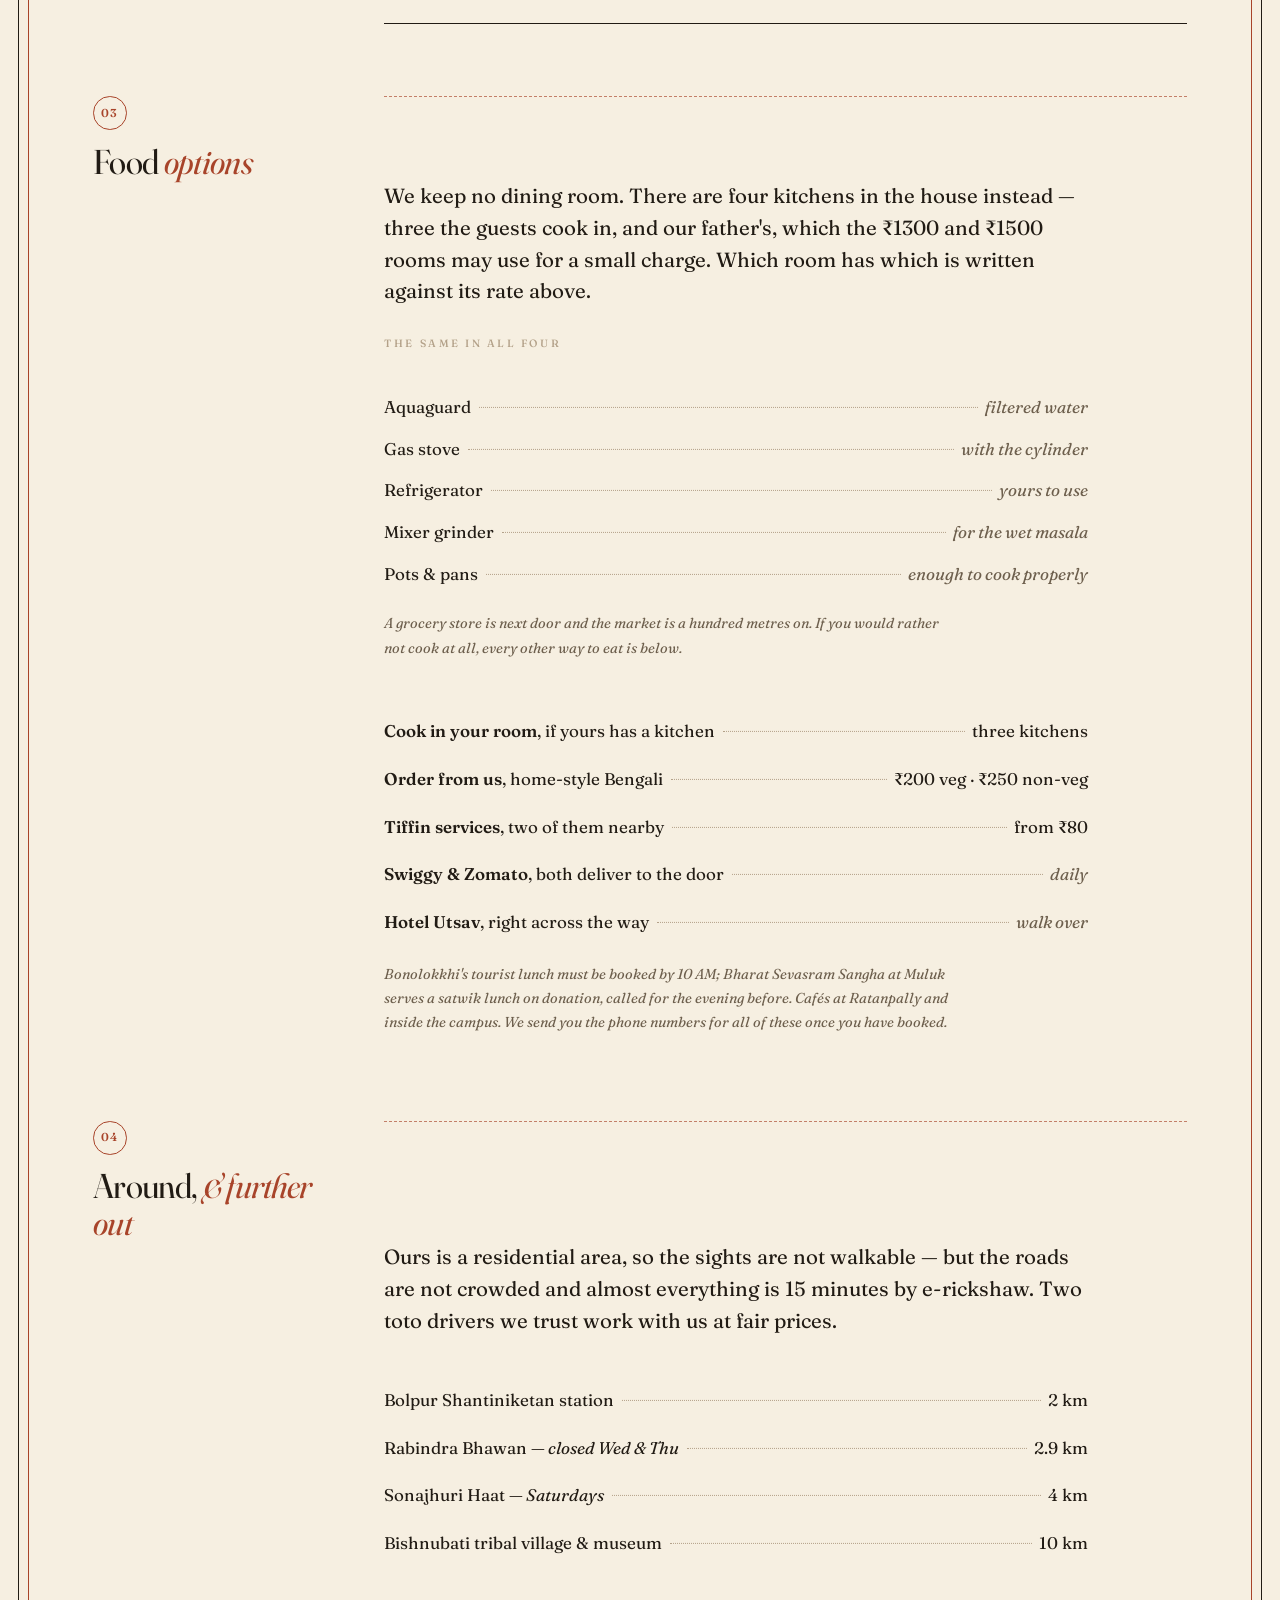
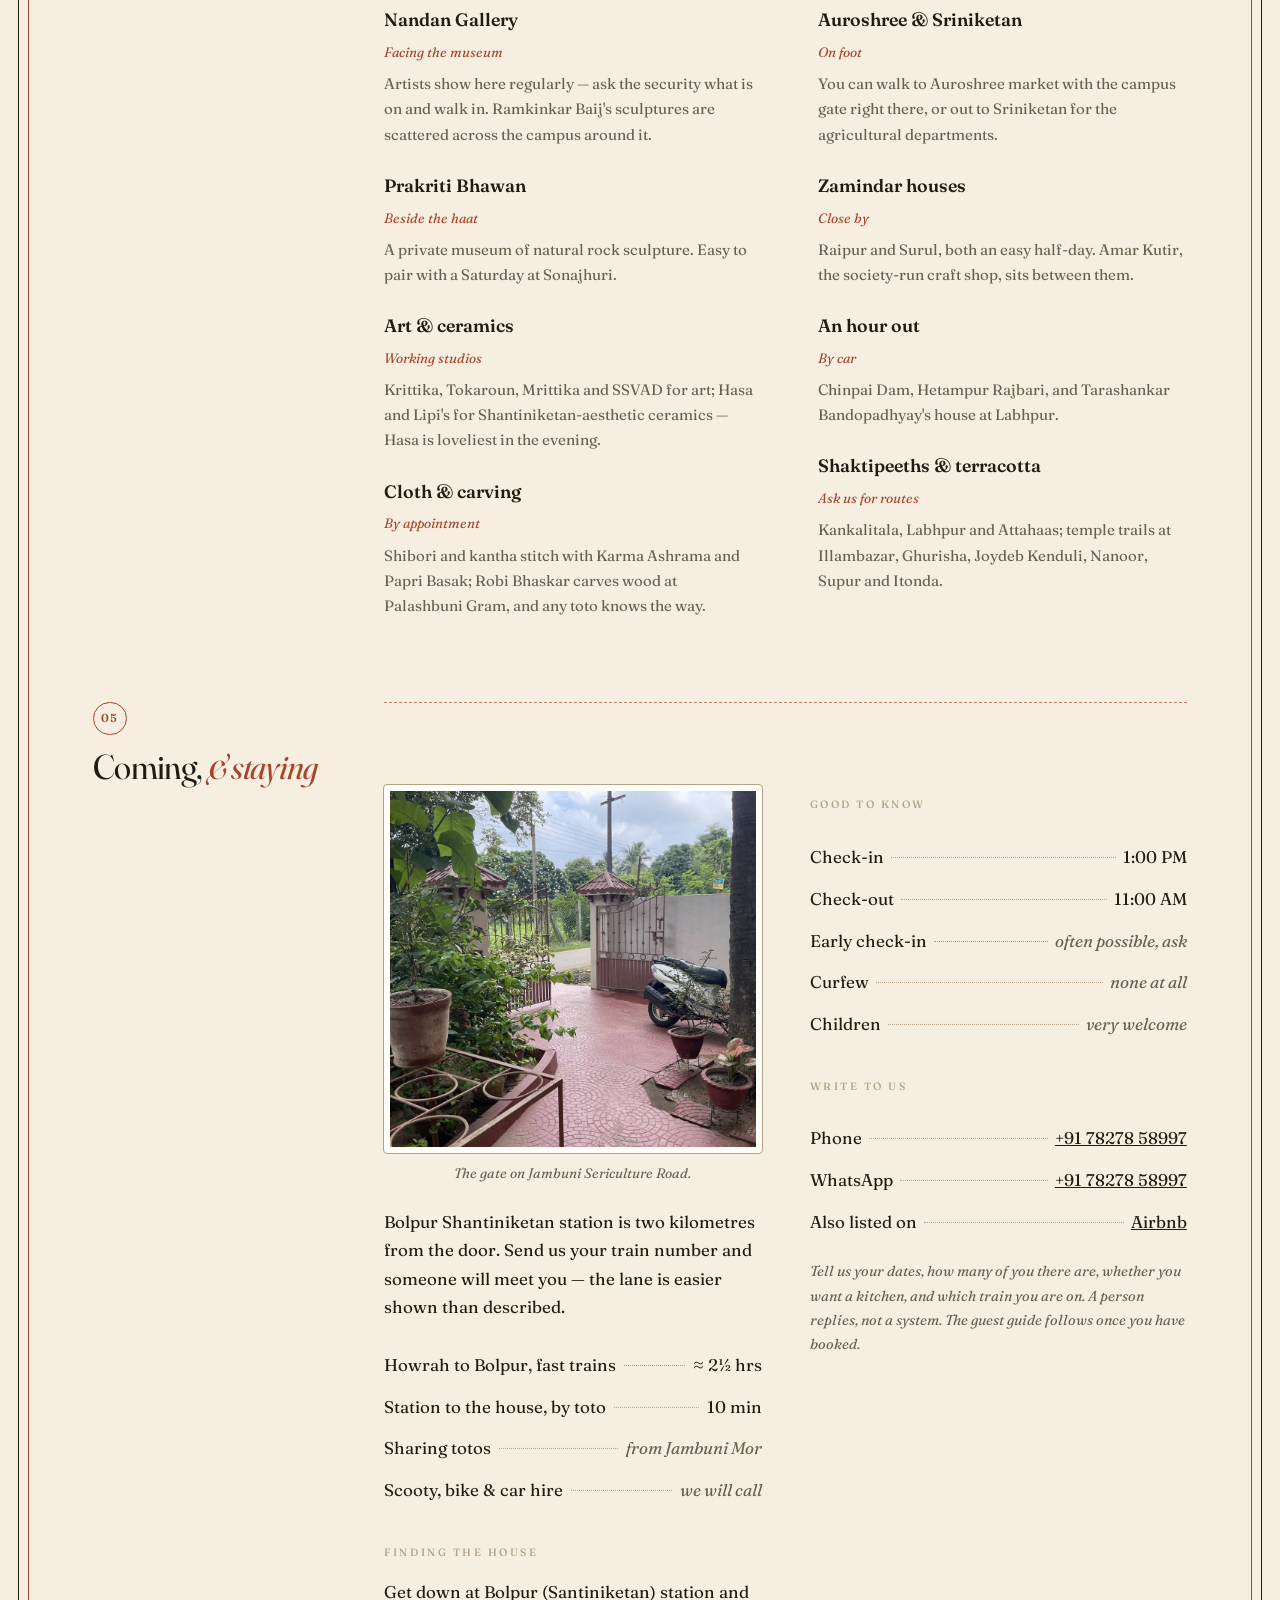
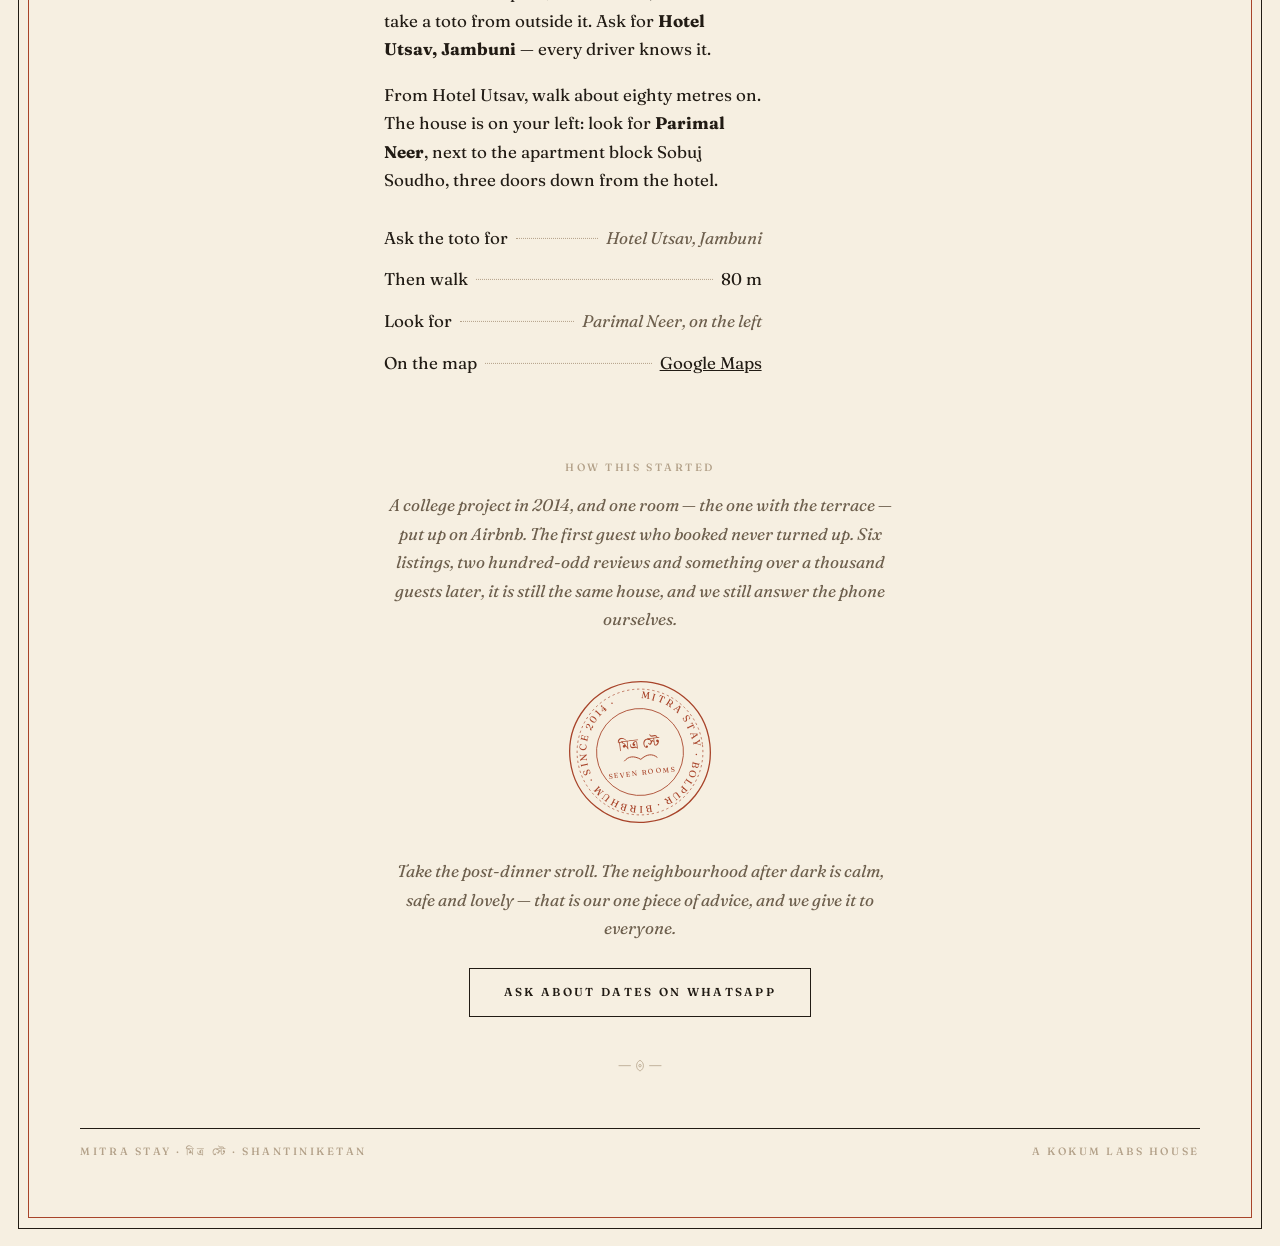
==== commit 6c3f1343: "Add the cottage at 1800 Was to be 1700. Independent entry and exit, a private kitchen, a private was" ====
--- a/index.html
+++ b/index.html
@@ -457,6 +457,31 @@
           <figure><button type="button" data-cap="The terrace, tiled and planted — hibiscus, bougainvillea and a lemon in pots, with the trees over the parapet."><img src="img/room1500-roof-a.jpg" alt="A tiled roof terrace with potted hibiscus, bougainvillea and shrubs along a white parapet wall, with green trees beyond."></button><figcaption>The terrace, and what grows on it.</figcaption></figure>
           <figure><button type="button" data-cap="The door from the room straight out onto the terrace."><img src="img/room1500-roof-b.jpg" alt="A wooden door and window opening onto a tiled roof terrace with potted plants in terracotta pots."></button><figcaption>The door straight out onto it.</figcaption></figure>
           <figure><button type="button" data-cap="The hibiscus, which flowers most of the year here."><img src="img/room1500-roof-c.jpg" alt="A hibiscus in a terracotta pot in yellow flower on a patterned tiled terrace."></button><figcaption>The hibiscus, in flower.</figcaption></figure>
+        </div>
+      </article>
+
+      <article class="room">
+        <h3 class="room__line">
+          <span class="room__name">The cottage, with a kitchen of its own</span>
+          <span class="dots"></span>
+          <span class="room__rate">₹1800</span>
+        </h3>
+        <p class="room__note">The most self-contained thing we let. Its own way in and its own way out, so you need not come through the house at all — and a kitchen of your own, properly fitted, not a corner with a stove in it. A balcony with the banana leaves against the rail, and a washroom of its own.</p>
+        <ul class="led">
+          <li><span class="k">Independent entry &amp; exit</span><span class="dots"></span><span class="v">your own door</span></li>
+          <li><span class="k">A private kitchen</span><span class="dots"></span><span class="v">yours alone</span></li>
+          <li><span class="k">Attached private washroom</span><span class="dots"></span><span class="v">geyser, hot water</span></li>
+          <li><span class="k">A private balcony</span><span class="dots"></span><span class="v">its own, not shared</span></li>
+          <li><span class="k">Air conditioning</span><span class="dots"></span><span class="v">and a ceiling fan</span></li>
+          <li><span class="k">First floor</span><span class="dots"></span><span class="v">up one flight</span></li>
+          <li><span class="k"><b>21–31 December</b></span><span class="dots"></span><span class="v num-v">₹2500 a night</span></li>
+        </ul>
+        <div class="gal gal--room">
+          <figure><button type="button" data-cap="The bed, the television, and the air conditioner above the curtain rail."><img src="img/cottage-a.jpg" alt="A bedroom with a double bed under a floral cover, a television on a wooden cabinet, block-print curtains and an air conditioner high on the wall."></button><figcaption>The bed, and the air conditioner.</figcaption></figure>
+          <figure><button type="button" data-cap="The kitchen: gas on green marble, the sink, and the window onto the banana leaves."><img src="img/cottage-kitchen.jpg" alt="A kitchen counter of green marble with a gas stove, a stainless sink and a window looking onto banana leaves."></button><figcaption>Gas, sink, and the window.</figcaption></figure>
+          <figure><button type="button" data-cap="Somewhere to sit down and eat what you have cooked, with the Bankura horses looking on."><img src="img/cottage-dining.jpg" alt="A glass-topped wooden dining table with carved chairs and Bankura terracotta horses as a centrepiece."></button><figcaption>And somewhere to eat it.</figcaption></figure>
+          <figure><button type="button" data-cap="The balcony, with the pots along the rail and the green beyond."><img src="img/cottage-balcony.jpg" alt="A balcony with a marble floor, an iron railing, potted plants along it and green trees beyond."></button><figcaption>Its own balcony.</figcaption></figure>
+          <figure><button type="button" data-cap="Its own washroom, with the health faucet and the geyser."><img src="img/cottage-bath.jpg" alt="A washroom with beige tiled walls, a toilet, a health faucet, a shower and a blue bucket."></button><figcaption>Its own washroom.</figcaption></figure>
         </div>
       </article>
     </div>
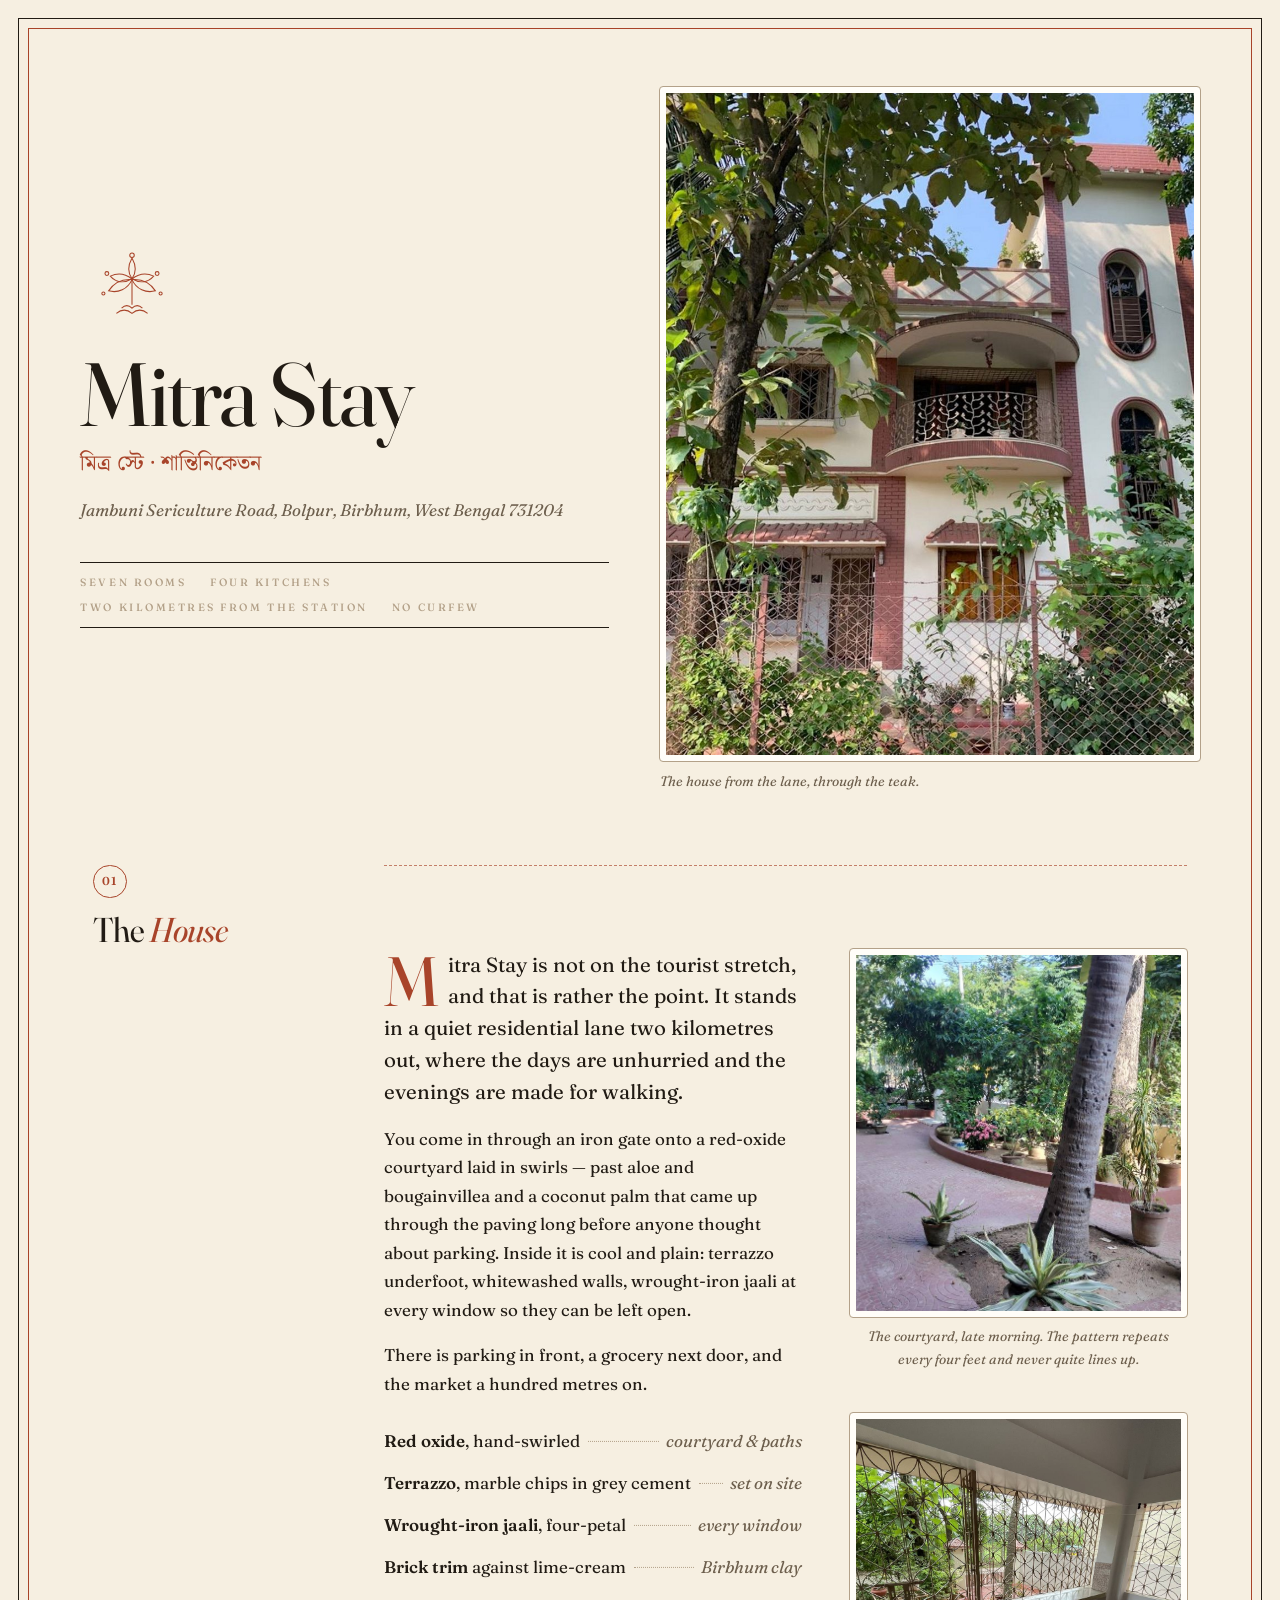
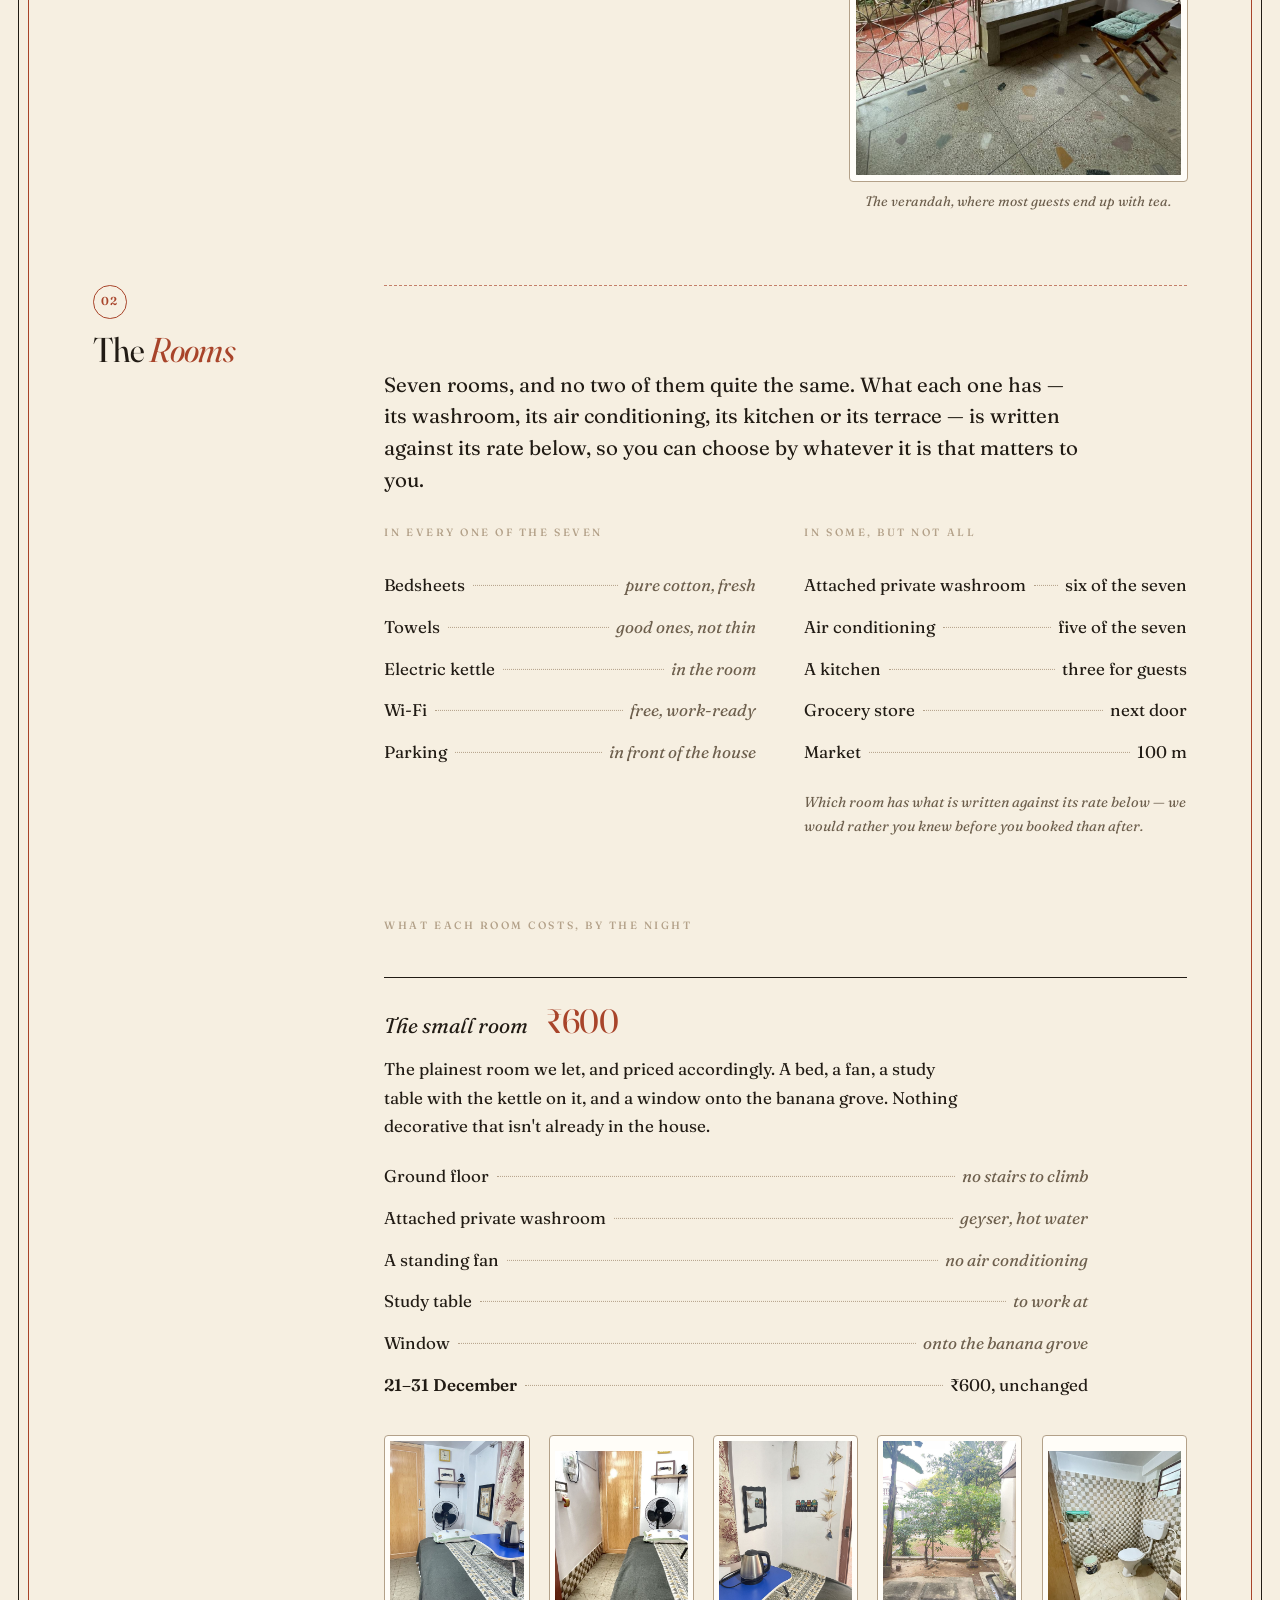
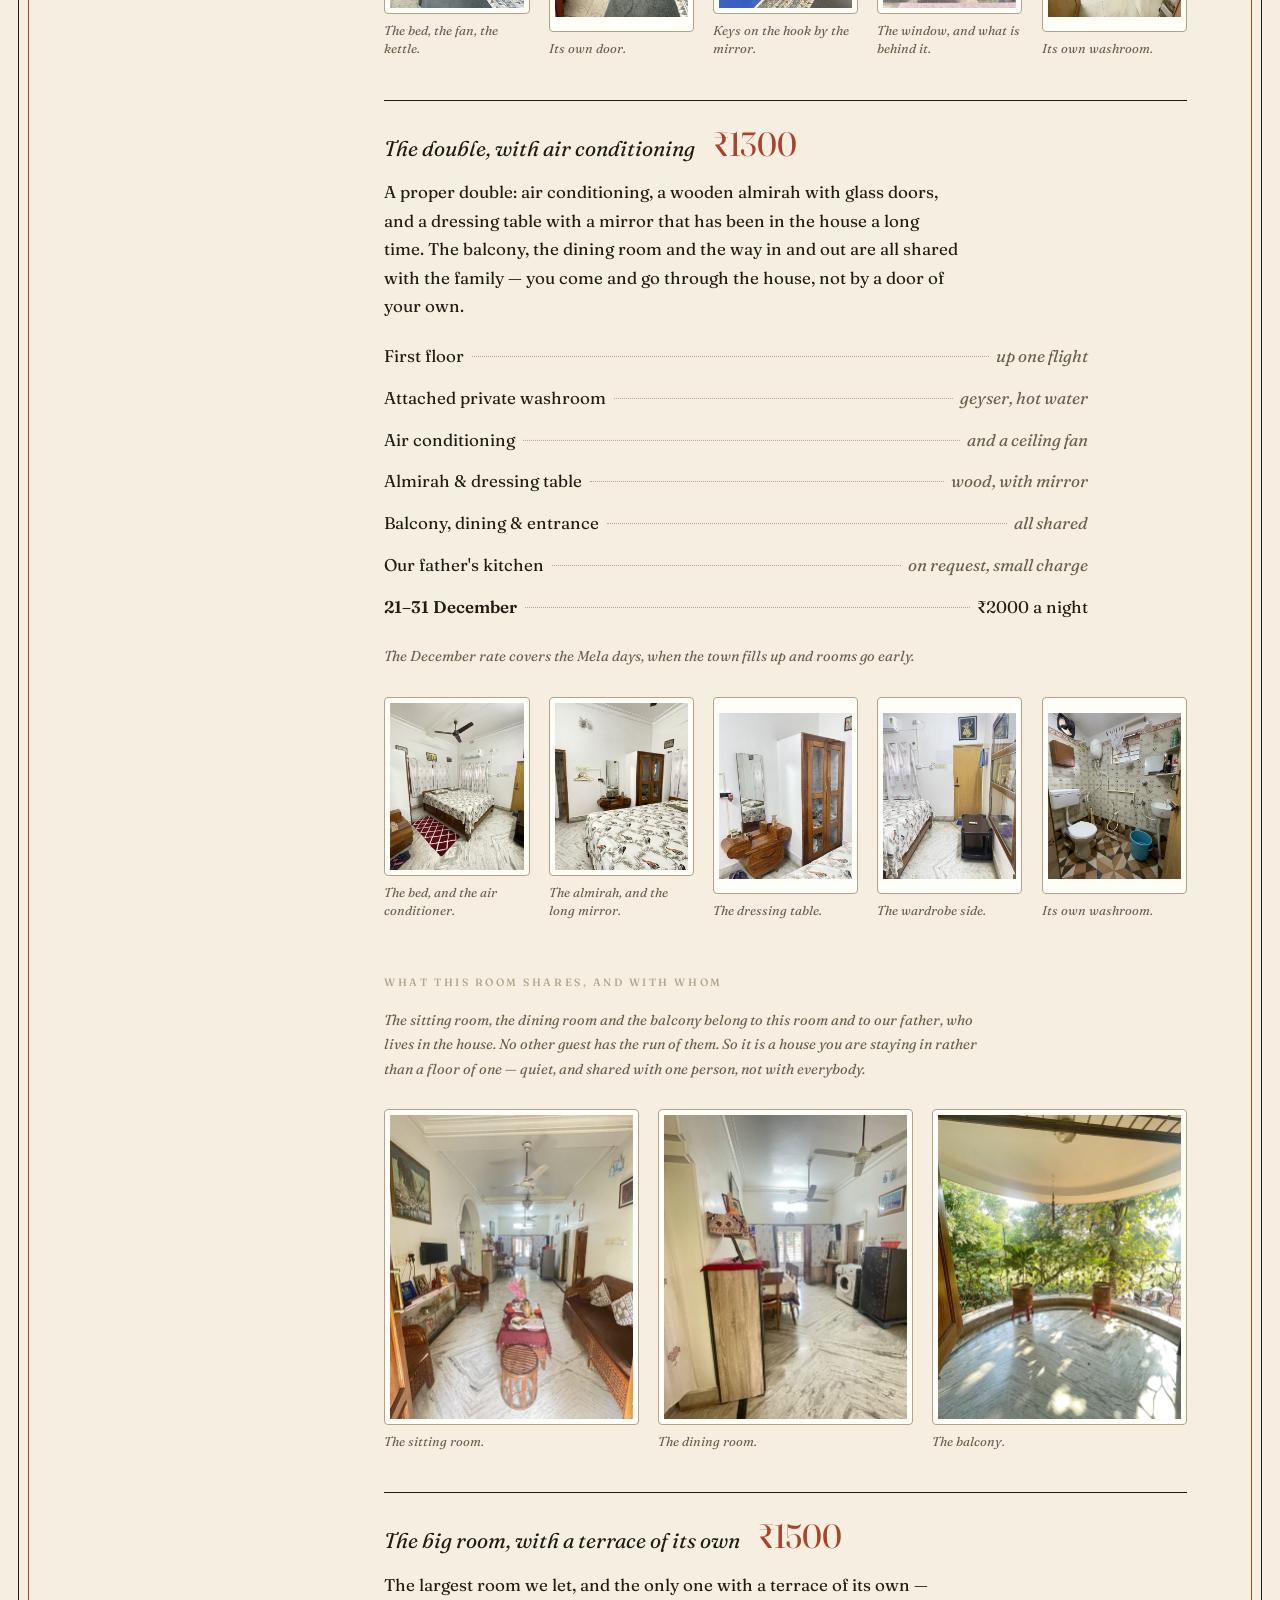
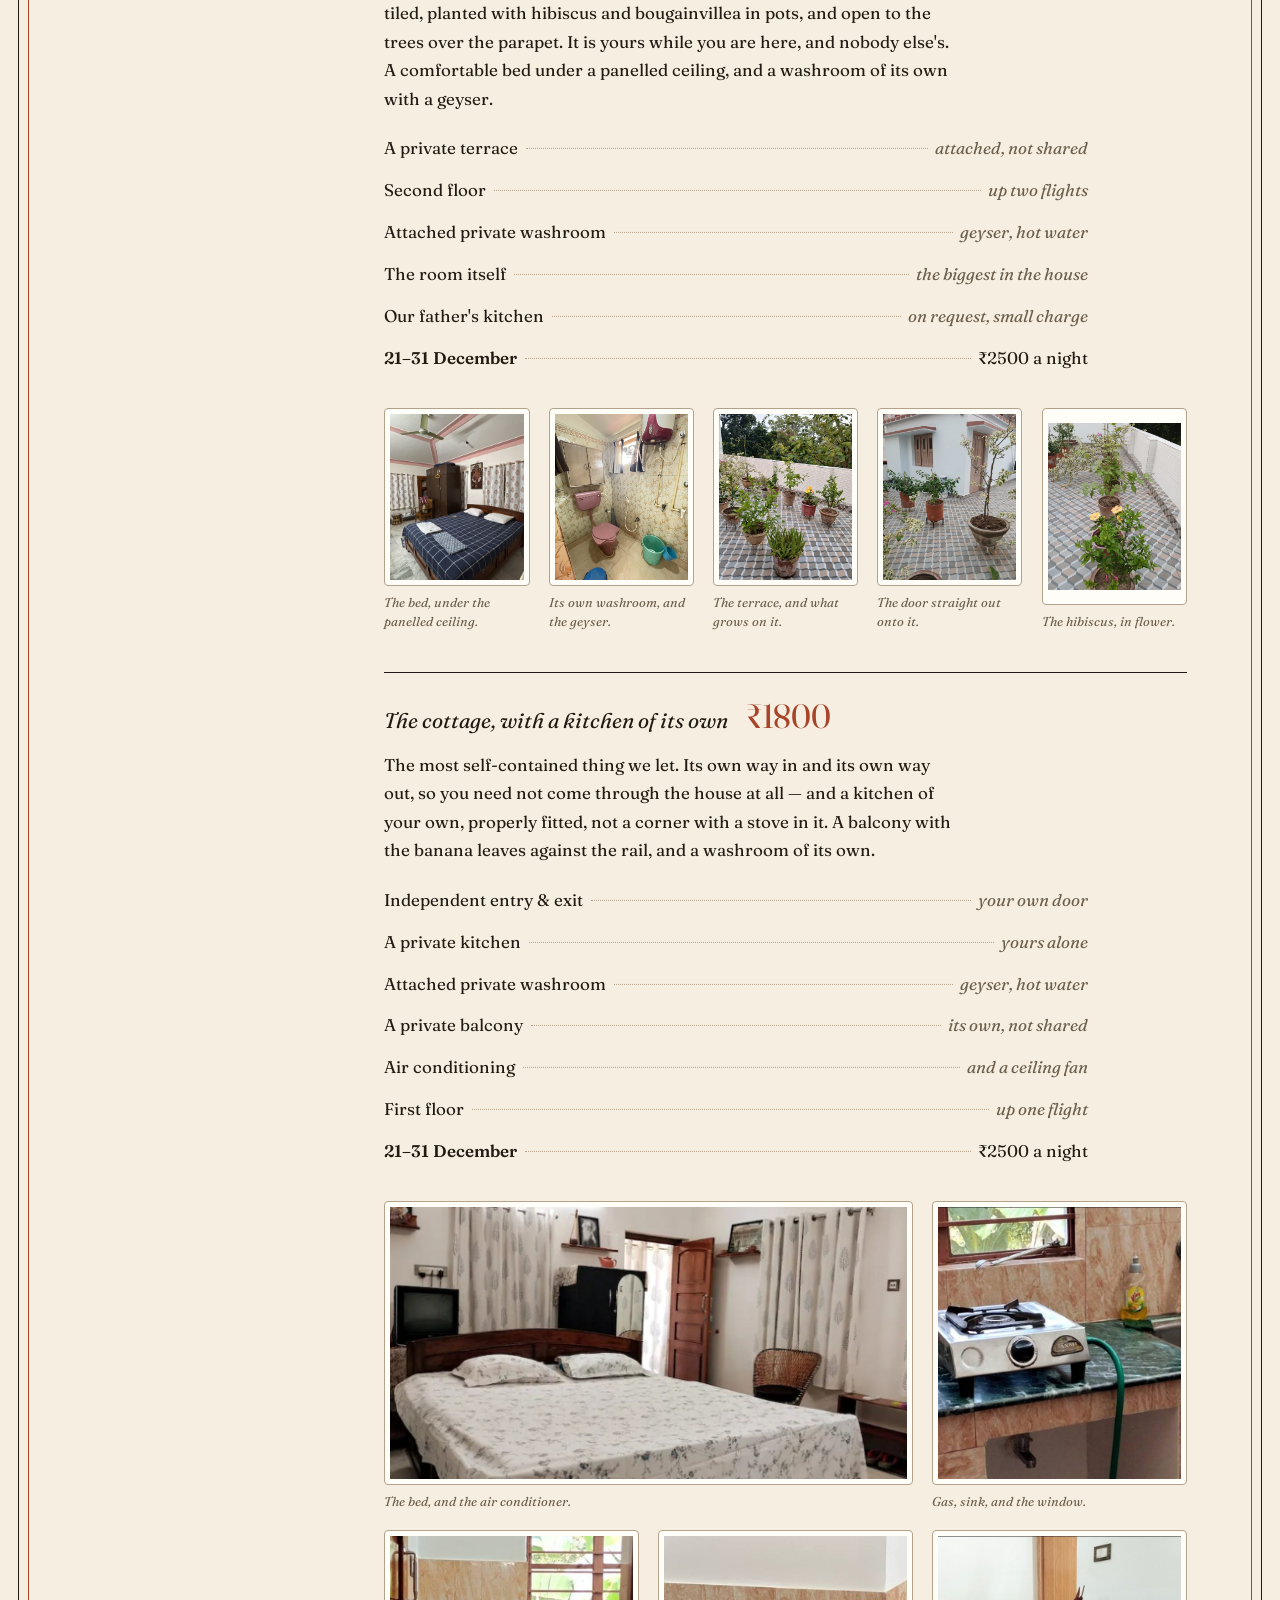
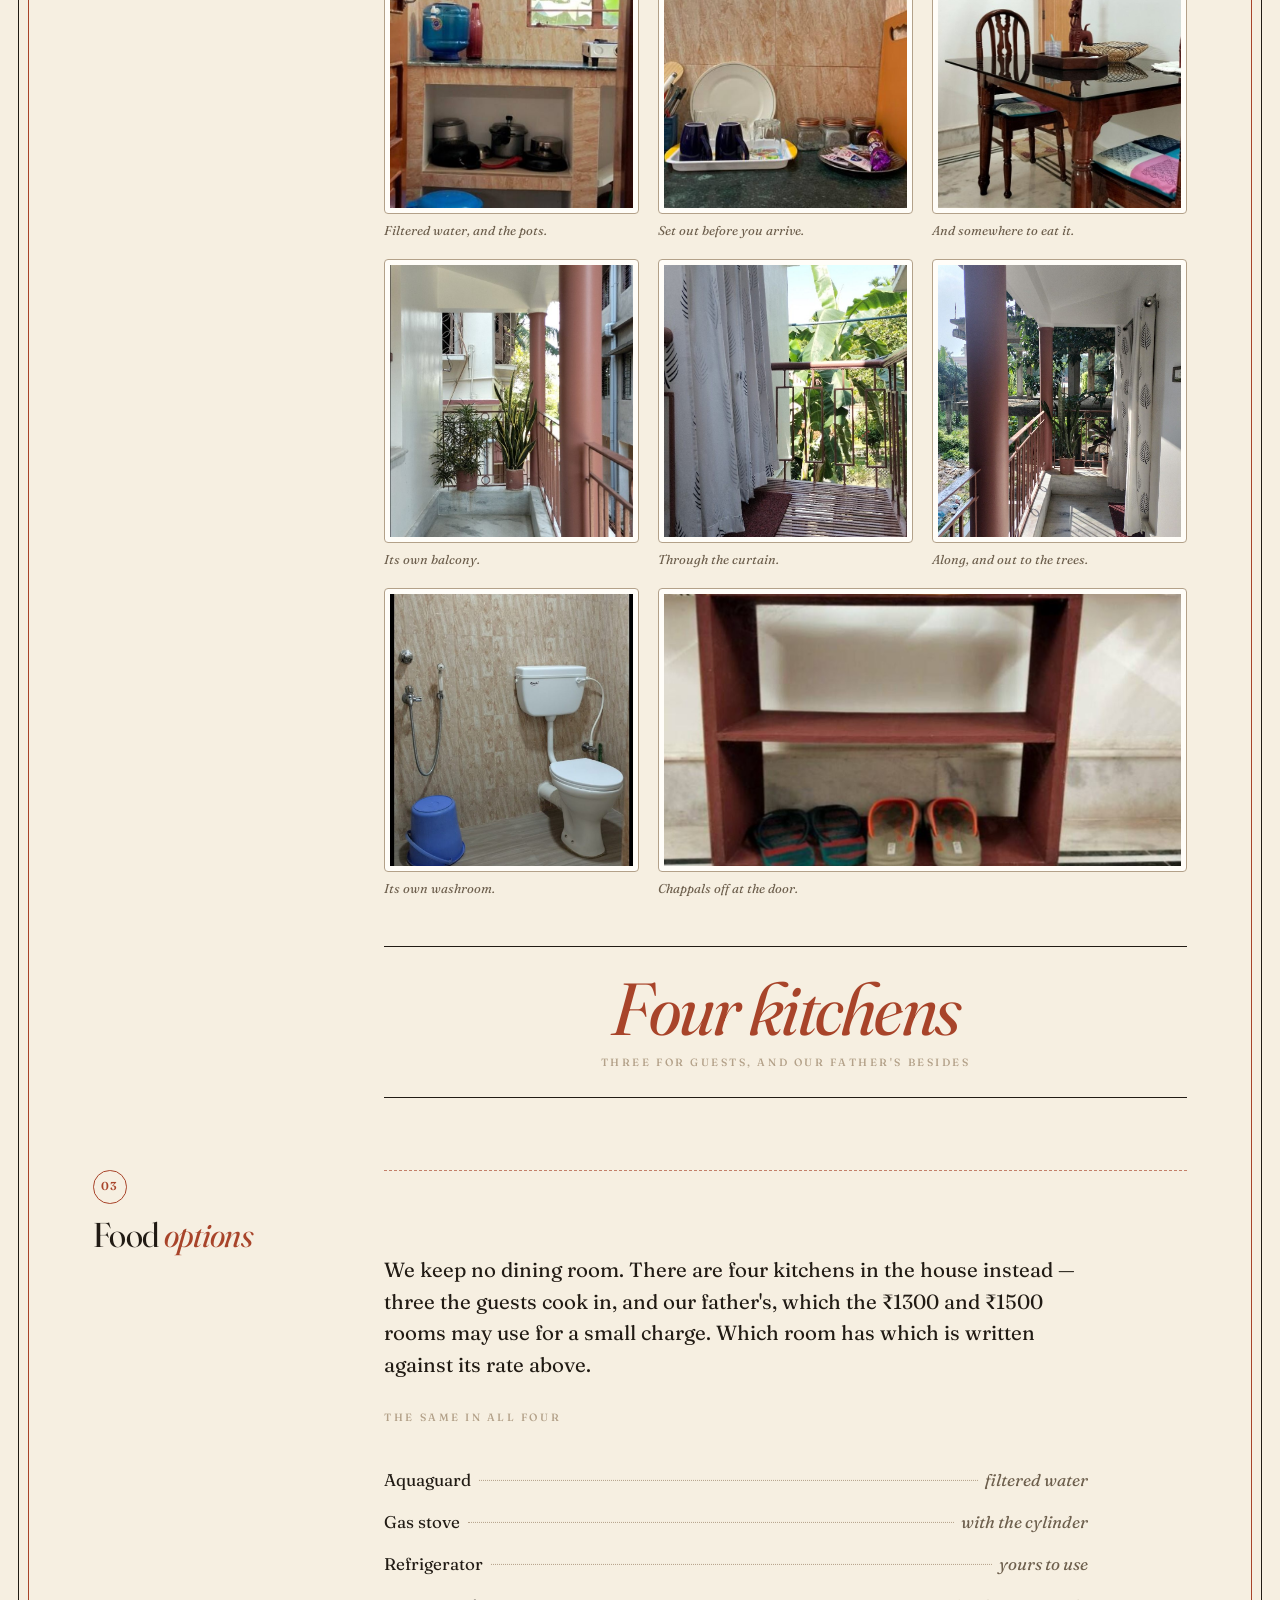
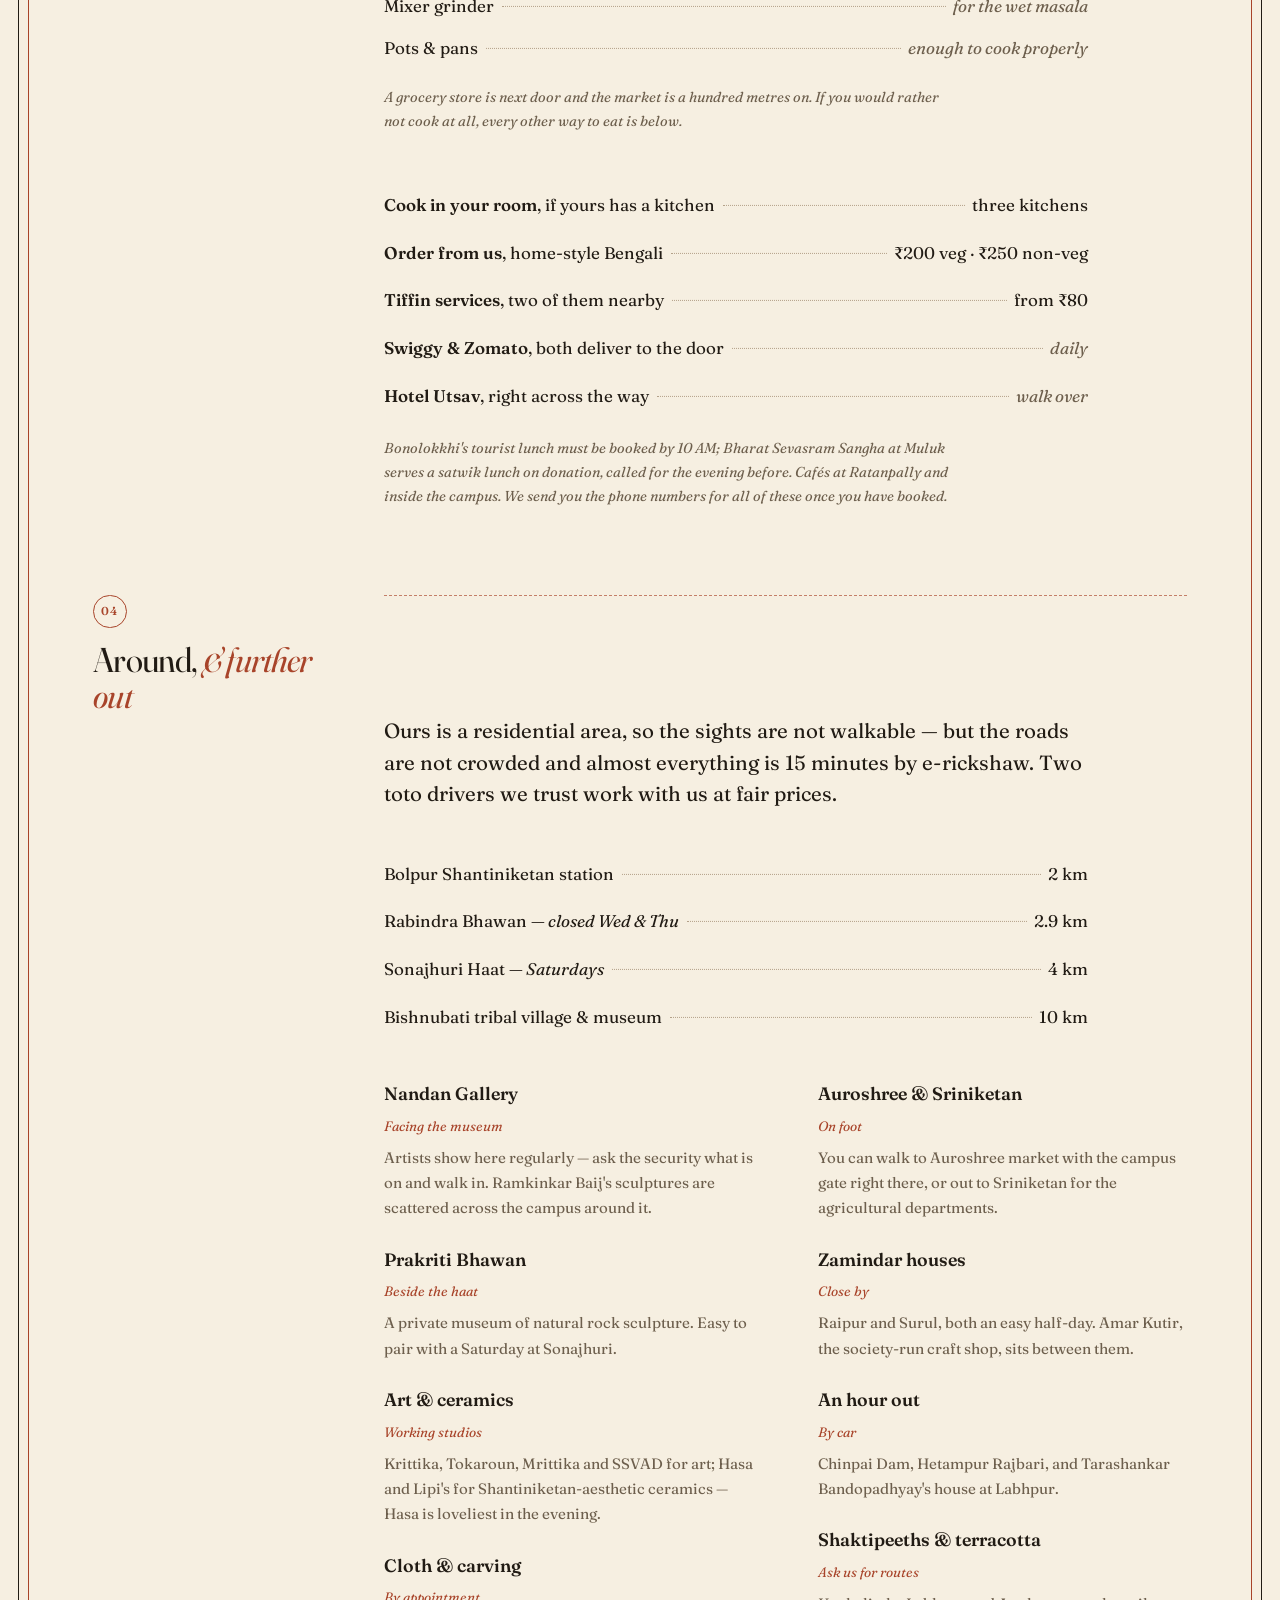
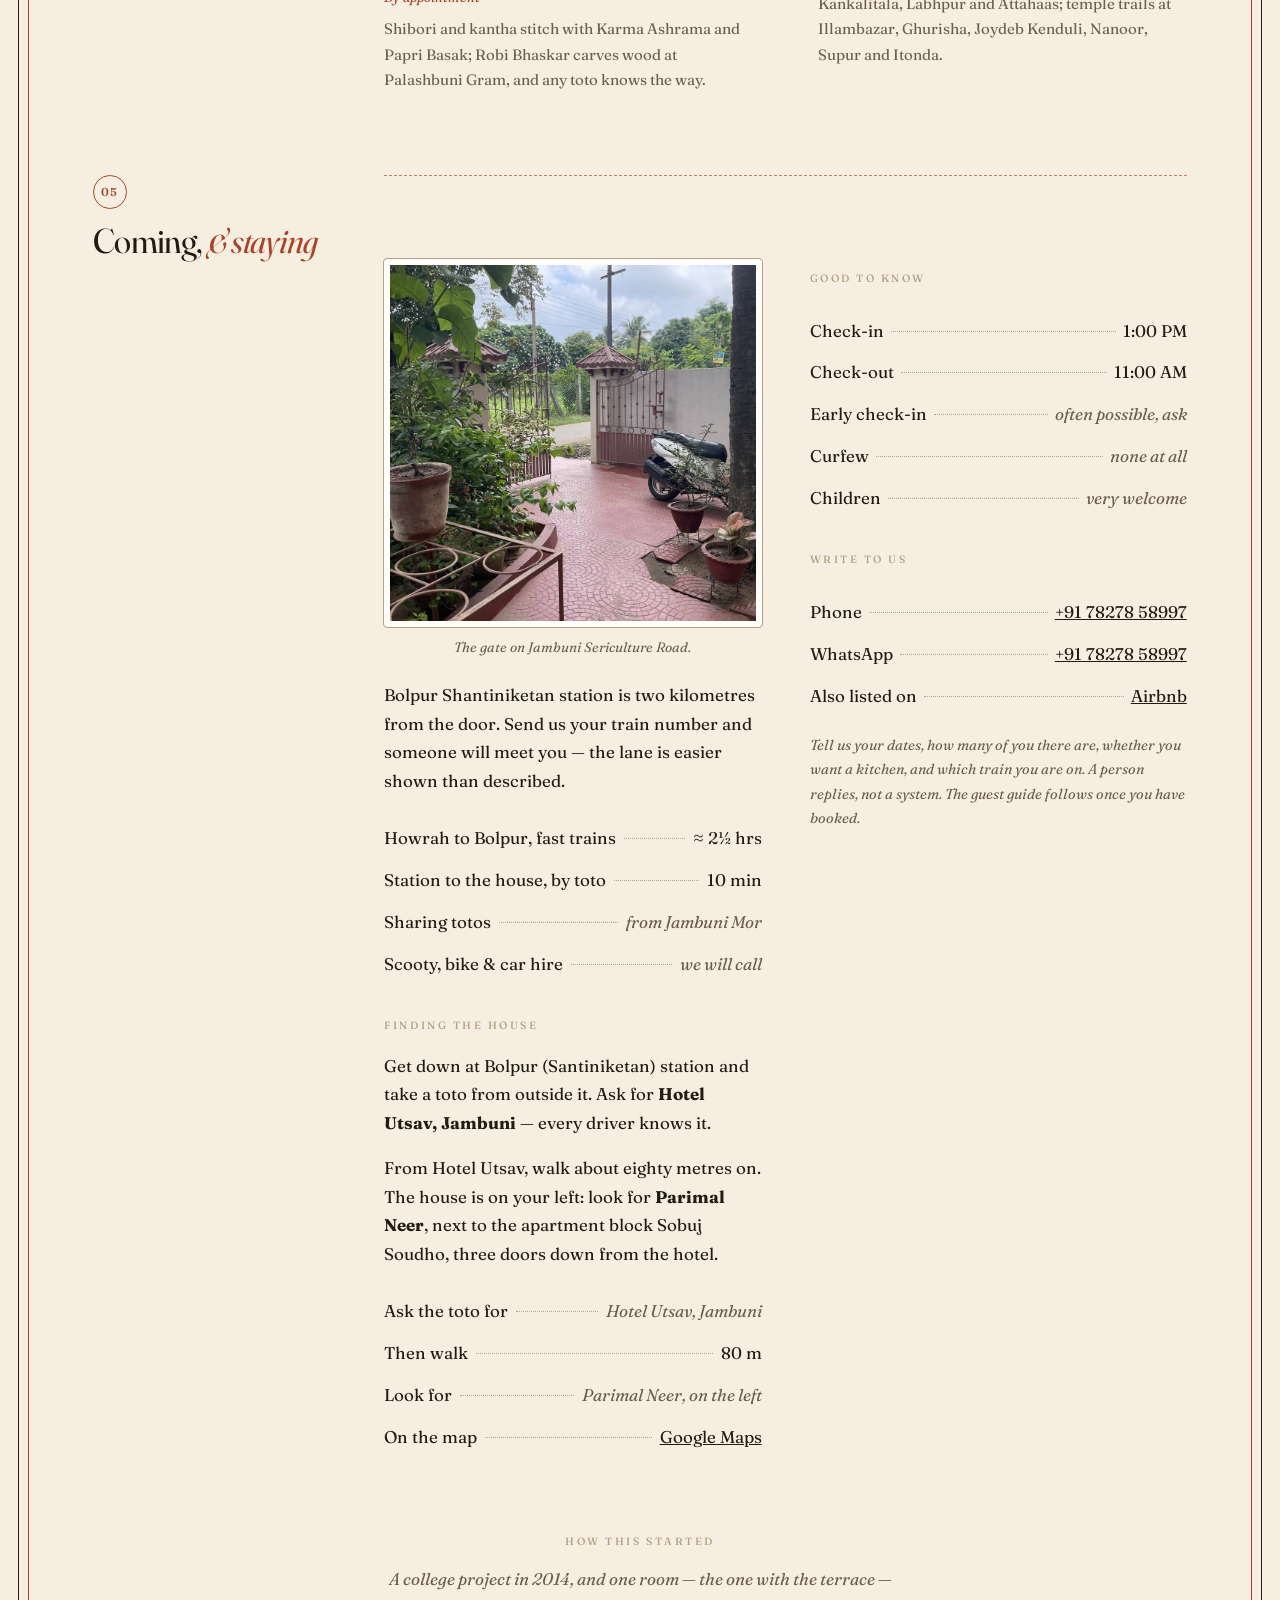
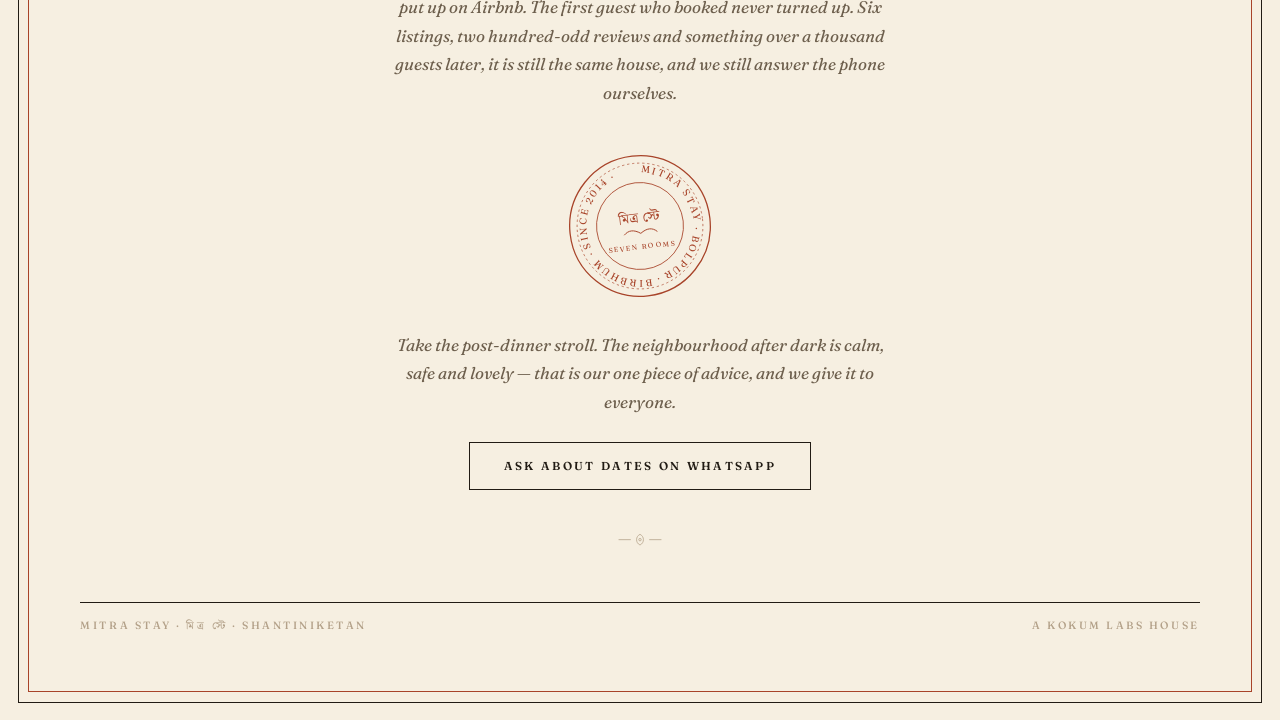
==== commit e2ecb6f7: "All ten cottage photographs, three across instead of five Five columns made them postage stamps. Thr" ====
--- a/index.html
+++ b/index.html
@@ -277,6 +277,14 @@
     /* a room's own plates read as a set, all the same size */
     .gal--room{grid-template-columns:repeat(5,1fr)}
     .gal--three{grid-template-columns:repeat(3,1fr)}
+    /* the cottage runs to ten plates, so it gets three across rather
+       than five. First and last span two columns: ten figures then
+       occupy twelve cells, which is four rows exactly and leaves no
+       lone photograph stranded on the end */
+    .gal--cottage{grid-template-columns:repeat(3,1fr)}
+    .gal--cottage figure:first-child,
+    .gal--cottage figure:last-child{grid-column:span 2}
+    .gal--cottage img{aspect-ratio:auto; height:min(32vh,17rem)}
   }
 </style>
 </head>
@@ -476,12 +484,17 @@
           <li><span class="k">First floor</span><span class="dots"></span><span class="v">up one flight</span></li>
           <li><span class="k"><b>21–31 December</b></span><span class="dots"></span><span class="v num-v">₹2500 a night</span></li>
         </ul>
-        <div class="gal gal--room">
+        <div class="gal gal--cottage">
           <figure><button type="button" data-cap="The bed, the television, and the air conditioner above the curtain rail."><img src="img/cottage-a.jpg" alt="A bedroom with a double bed under a floral cover, a television on a wooden cabinet, block-print curtains and an air conditioner high on the wall."></button><figcaption>The bed, and the air conditioner.</figcaption></figure>
           <figure><button type="button" data-cap="The kitchen: gas on green marble, the sink, and the window onto the banana leaves."><img src="img/cottage-kitchen.jpg" alt="A kitchen counter of green marble with a gas stove, a stainless sink and a window looking onto banana leaves."></button><figcaption>Gas, sink, and the window.</figcaption></figure>
+          <figure><button type="button" data-cap="The water dispenser, and the pots stacked in the shelf below."><img src="img/cottage-kitchen2.jpg" alt="A kitchen corner with a blue water dispenser on a counter, pots and pans stacked on the shelf below, beside an open wooden door."></button><figcaption>Filtered water, and the pots.</figcaption></figure>
+          <figure><button type="button" data-cap="Plates, mugs, jars and a chopping board — set out before you arrive."><img src="img/cottage-kitchen3.jpg" alt="A kitchen counter with plates, blue mugs on a tray, storage jars, cutlery and an orange chopping board."></button><figcaption>Set out before you arrive.</figcaption></figure>
           <figure><button type="button" data-cap="Somewhere to sit down and eat what you have cooked, with the Bankura horses looking on."><img src="img/cottage-dining.jpg" alt="A glass-topped wooden dining table with carved chairs and Bankura terracotta horses as a centrepiece."></button><figcaption>And somewhere to eat it.</figcaption></figure>
           <figure><button type="button" data-cap="The balcony, with the pots along the rail and the green beyond."><img src="img/cottage-balcony.jpg" alt="A balcony with a marble floor, an iron railing, potted plants along it and green trees beyond."></button><figcaption>Its own balcony.</figcaption></figure>
+          <figure><button type="button" data-cap="The balcony from inside, through the curtain, with the banana leaves against the rail."><img src="img/cottage-balcony2.jpg" alt="A balcony seen from inside through a white curtain, with banana leaves beyond the railing and a red-oxide floor."></button><figcaption>Through the curtain.</figcaption></figure>
+          <figure><button type="button" data-cap="Along the balcony, and out to the trees."><img src="img/cottage-balcony3.jpg" alt="A long balcony with a railing, potted plants and green trees filling the view beyond."></button><figcaption>Along, and out to the trees.</figcaption></figure>
           <figure><button type="button" data-cap="Its own washroom, with the health faucet and the geyser."><img src="img/cottage-bath.jpg" alt="A washroom with beige tiled walls, a toilet, a health faucet, a shower and a blue bucket."></button><figcaption>Its own washroom.</figcaption></figure>
+          <figure><button type="button" data-cap="Chappals off at the door, as in any Bengali house."><img src="img/cottage-chappals.jpg" alt="A dark red wooden shoe rack against a white wall holding two pairs of rubber slippers."></button><figcaption>Chappals off at the door.</figcaption></figure>
         </div>
       </article>
     </div>
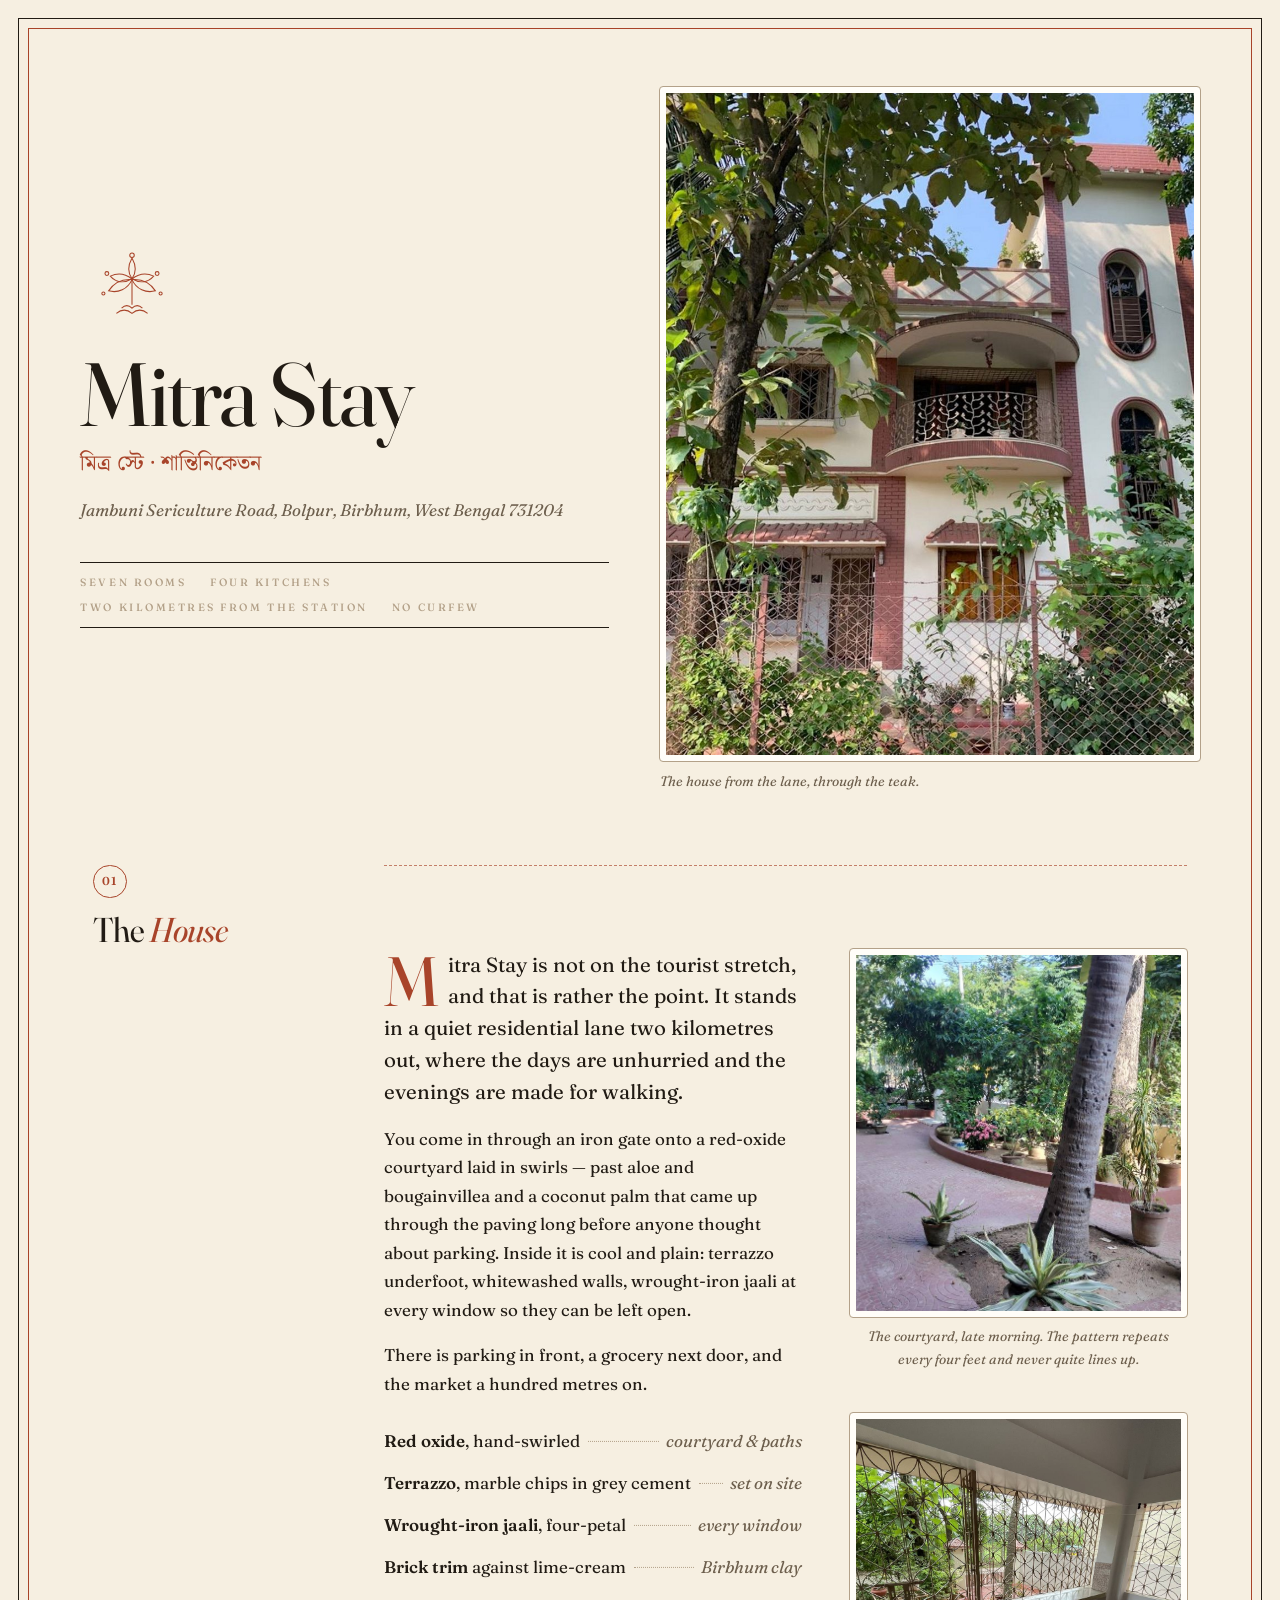
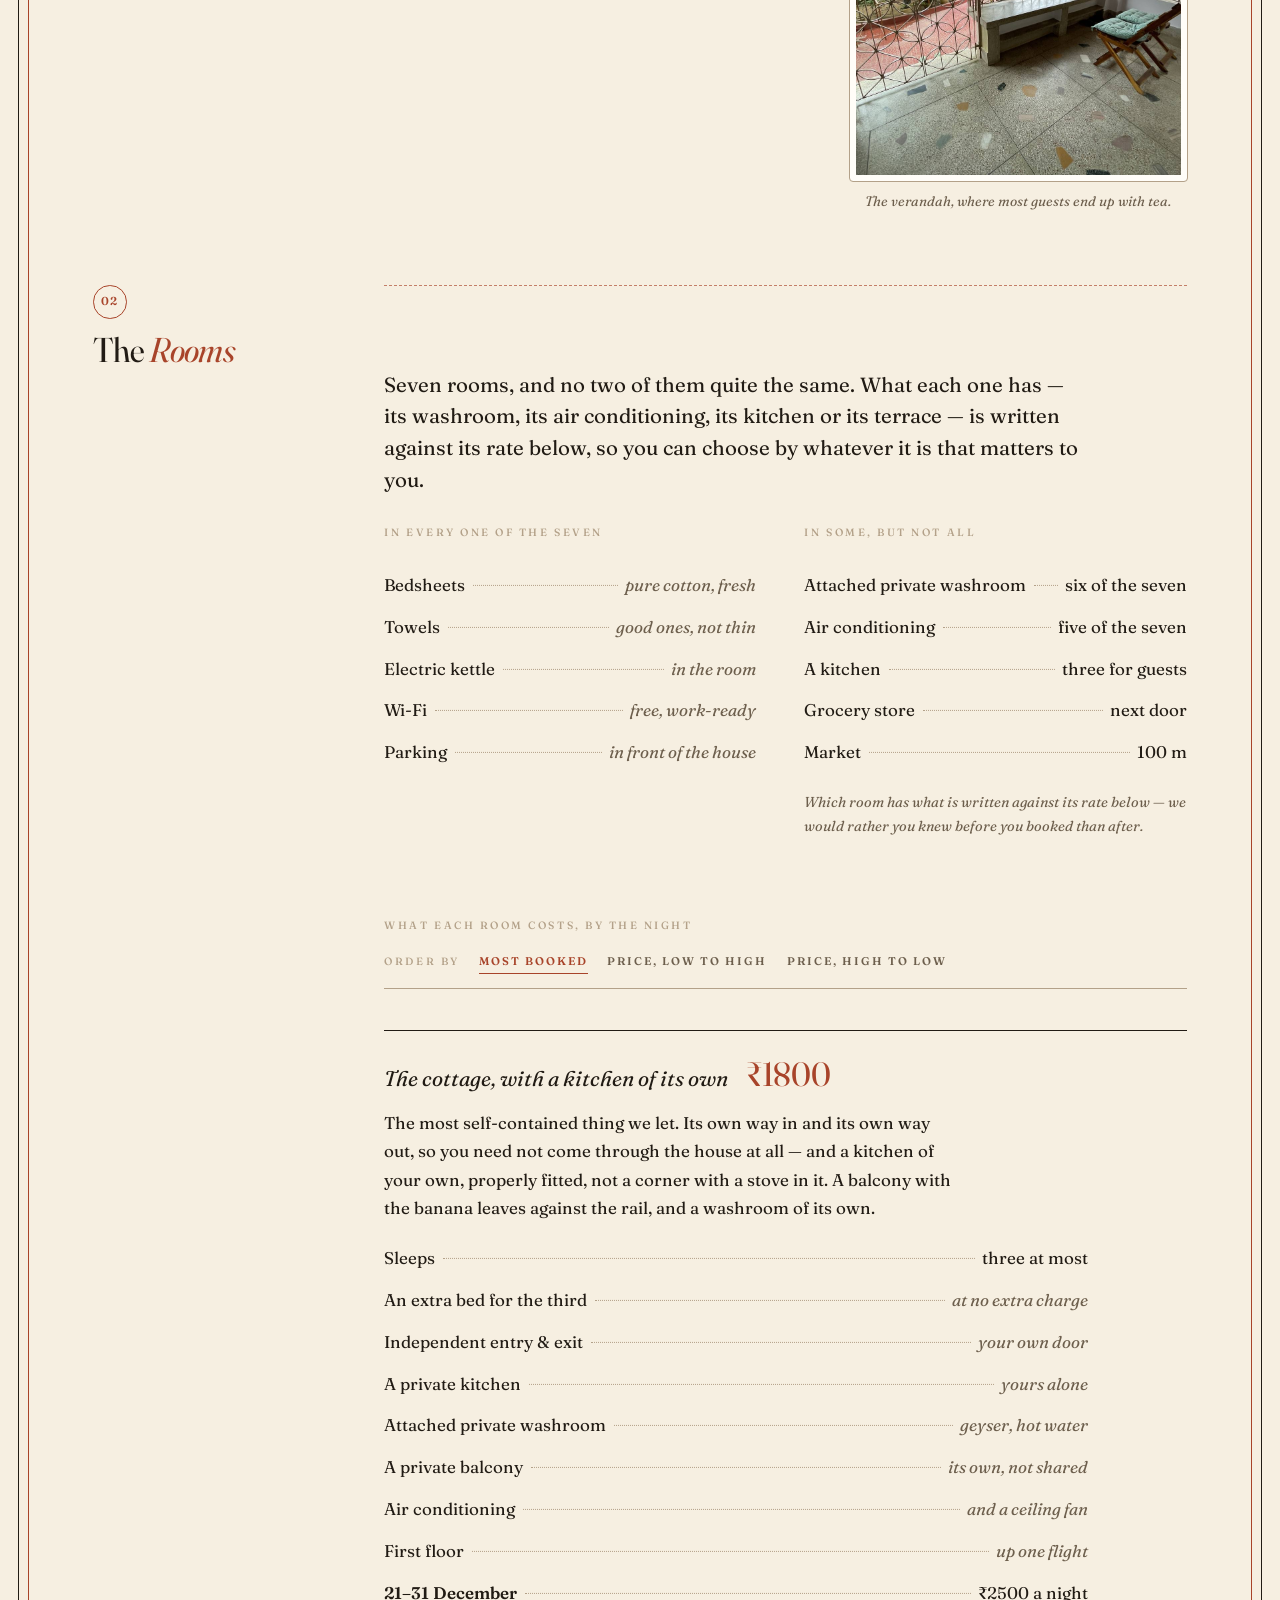
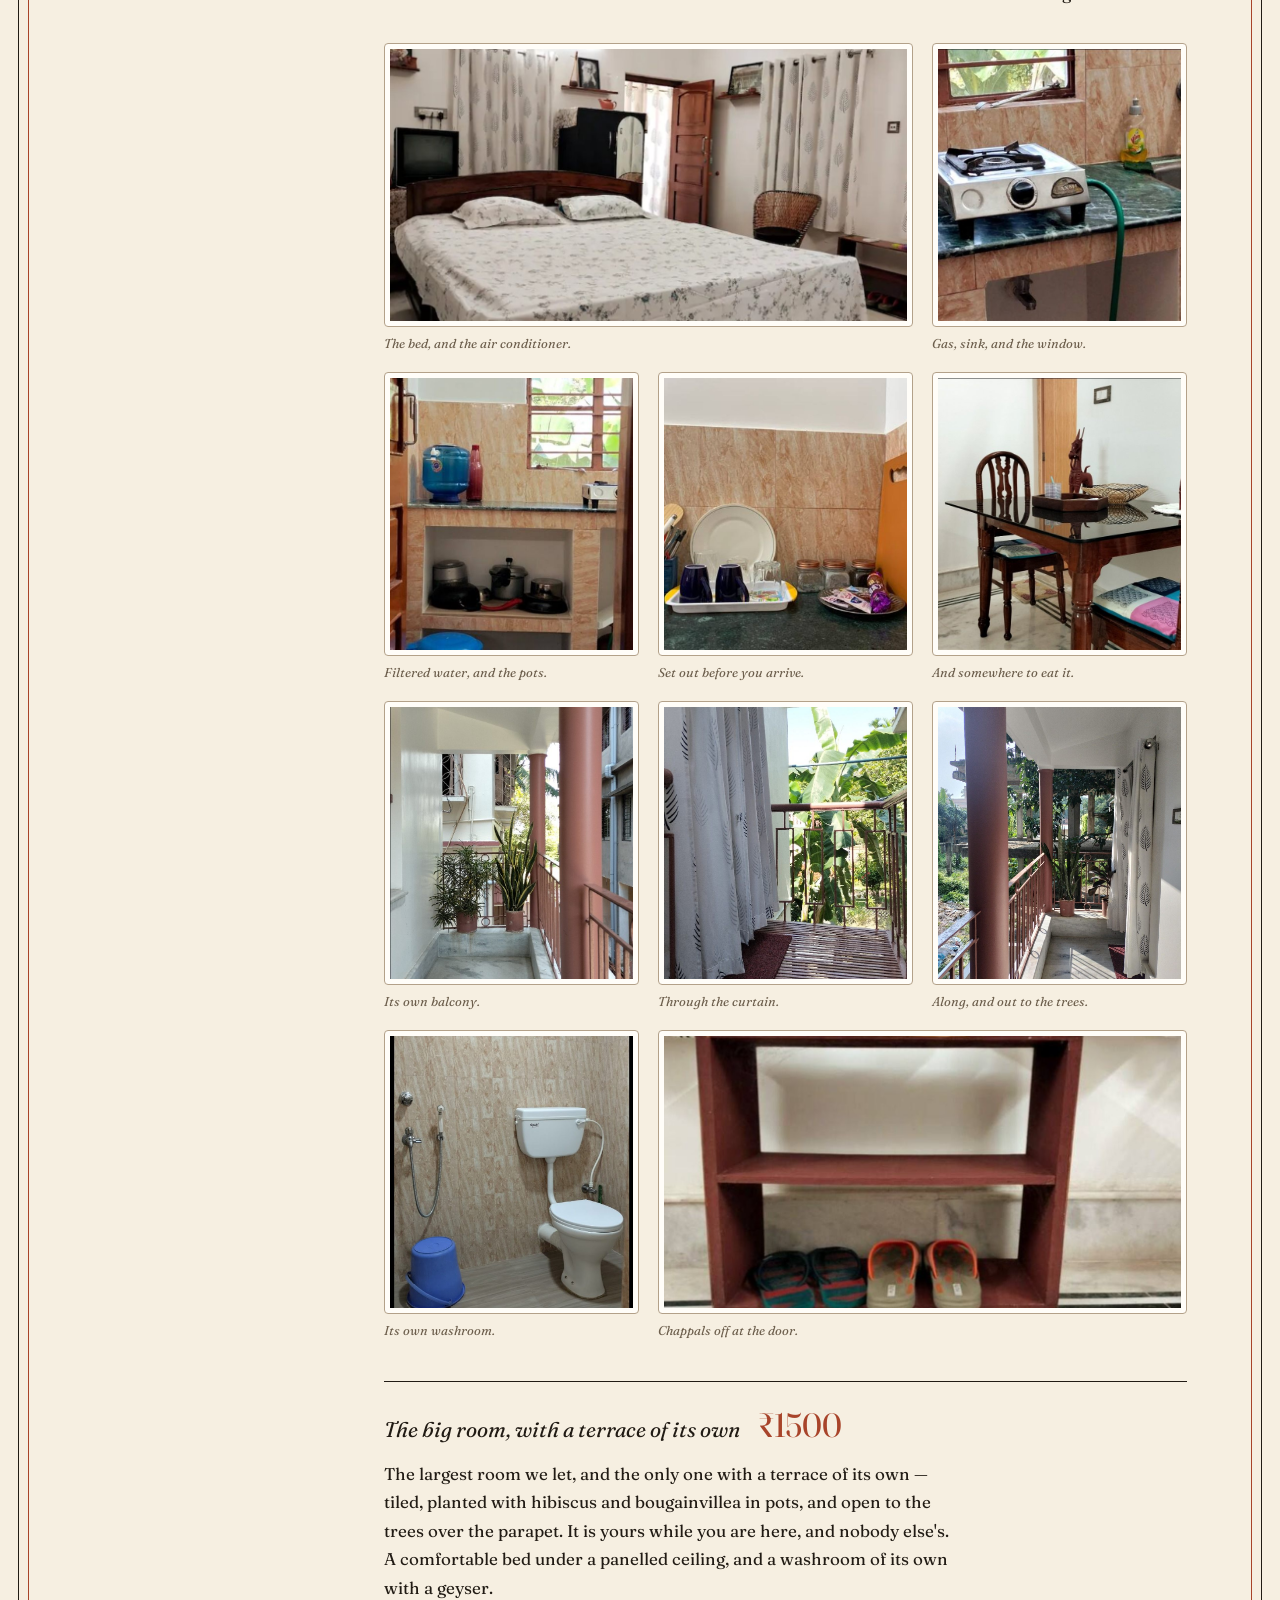
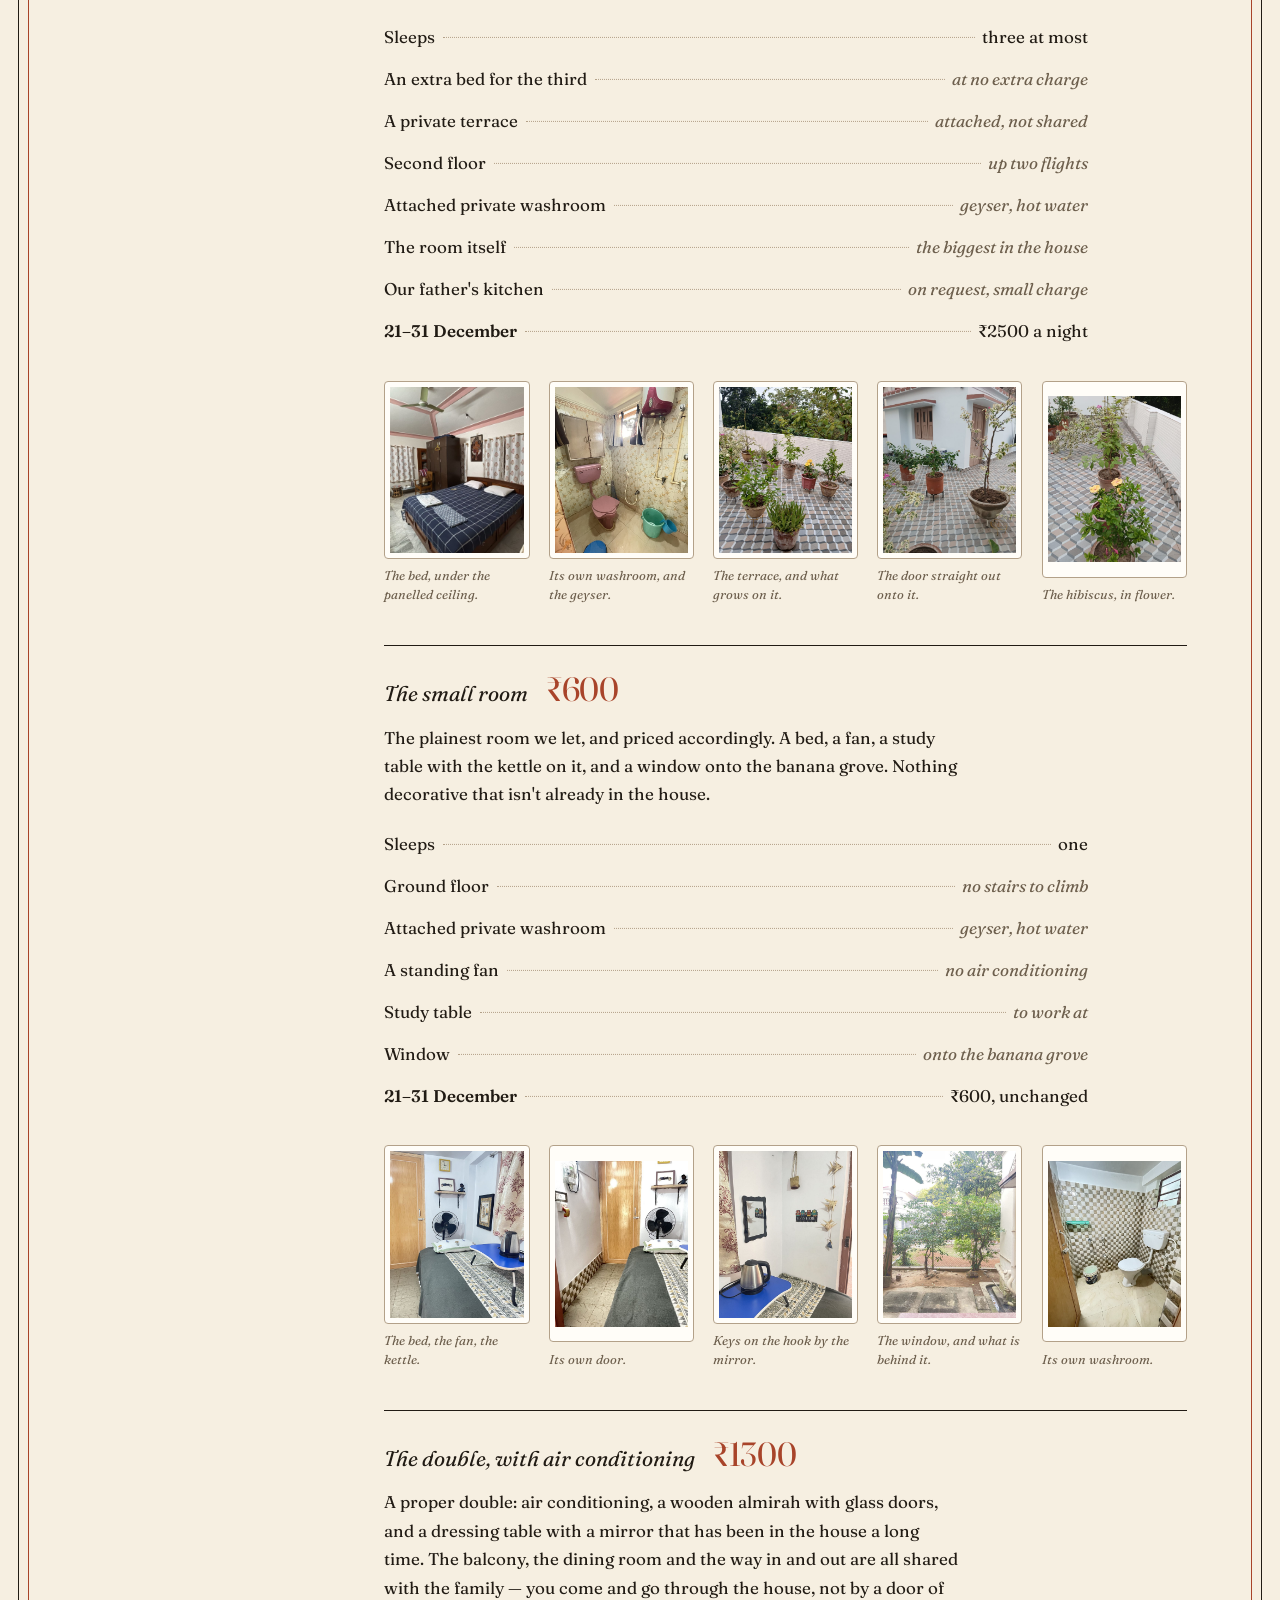
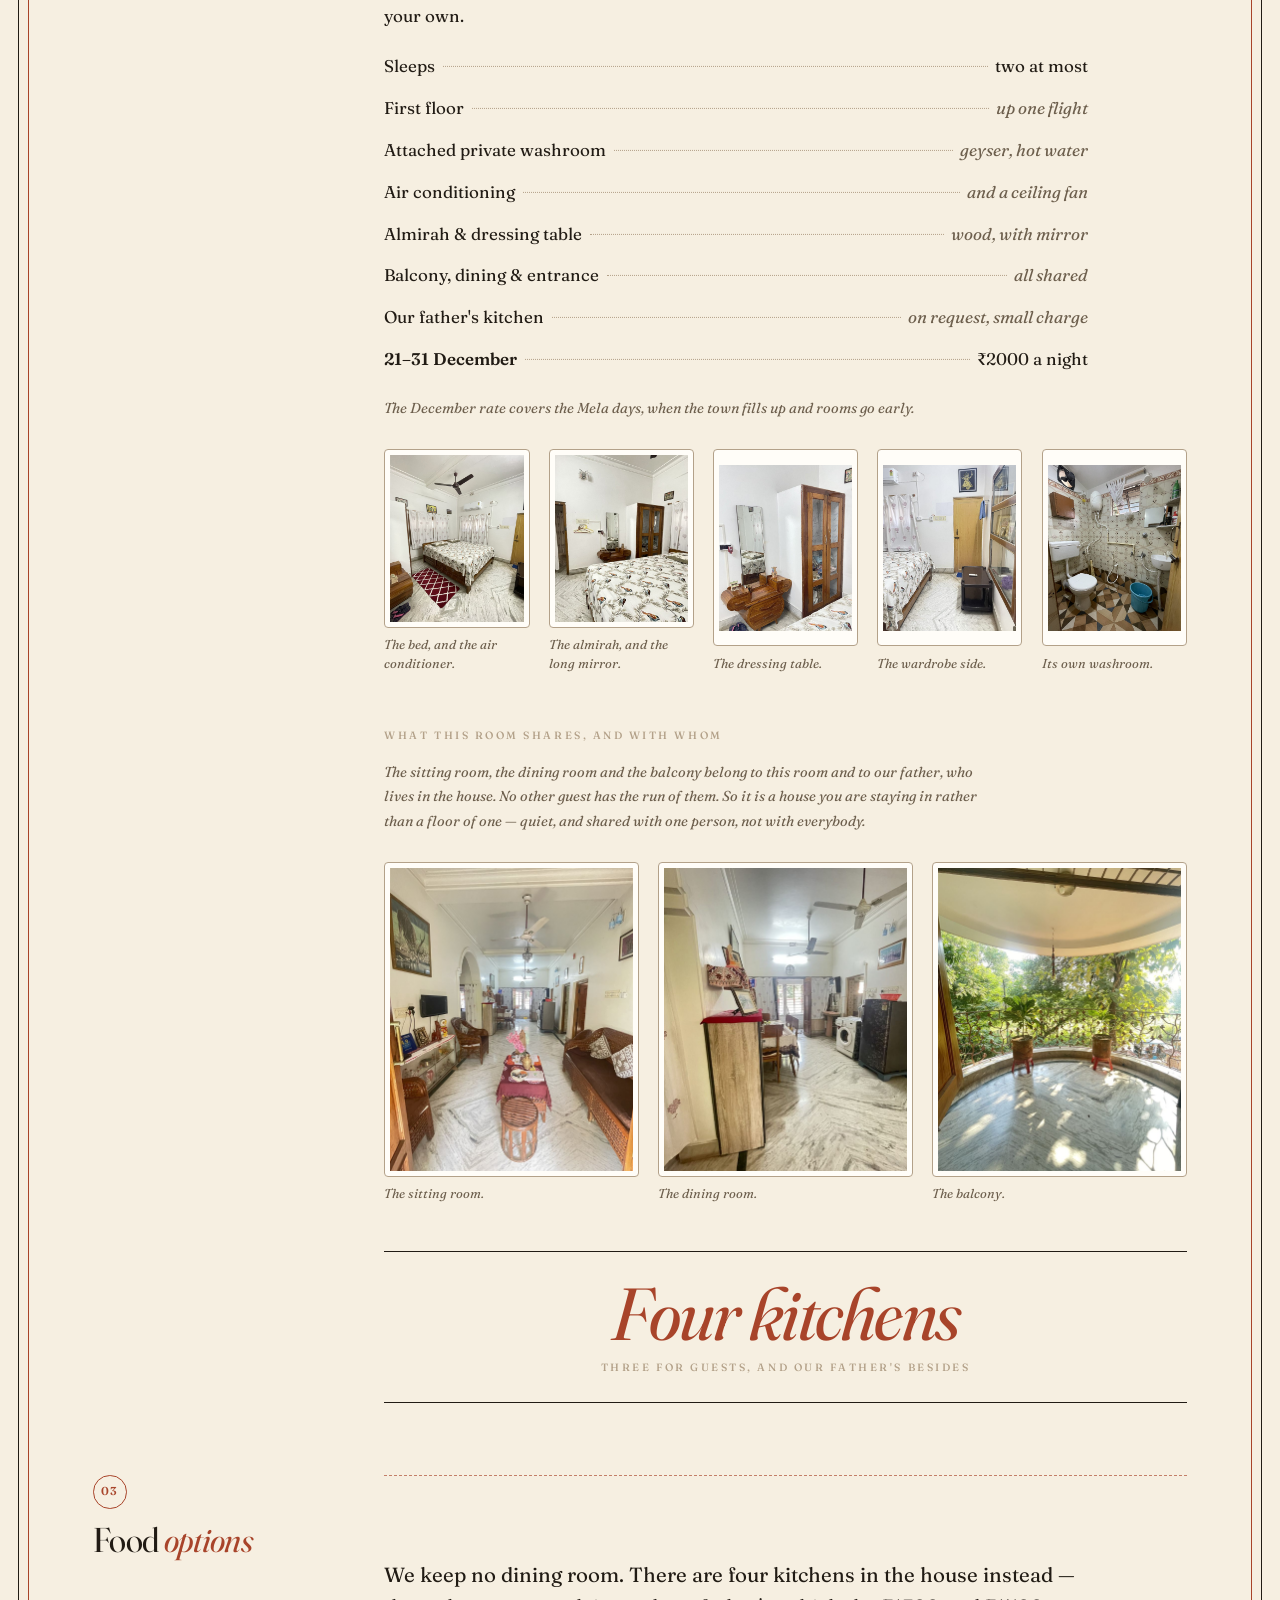
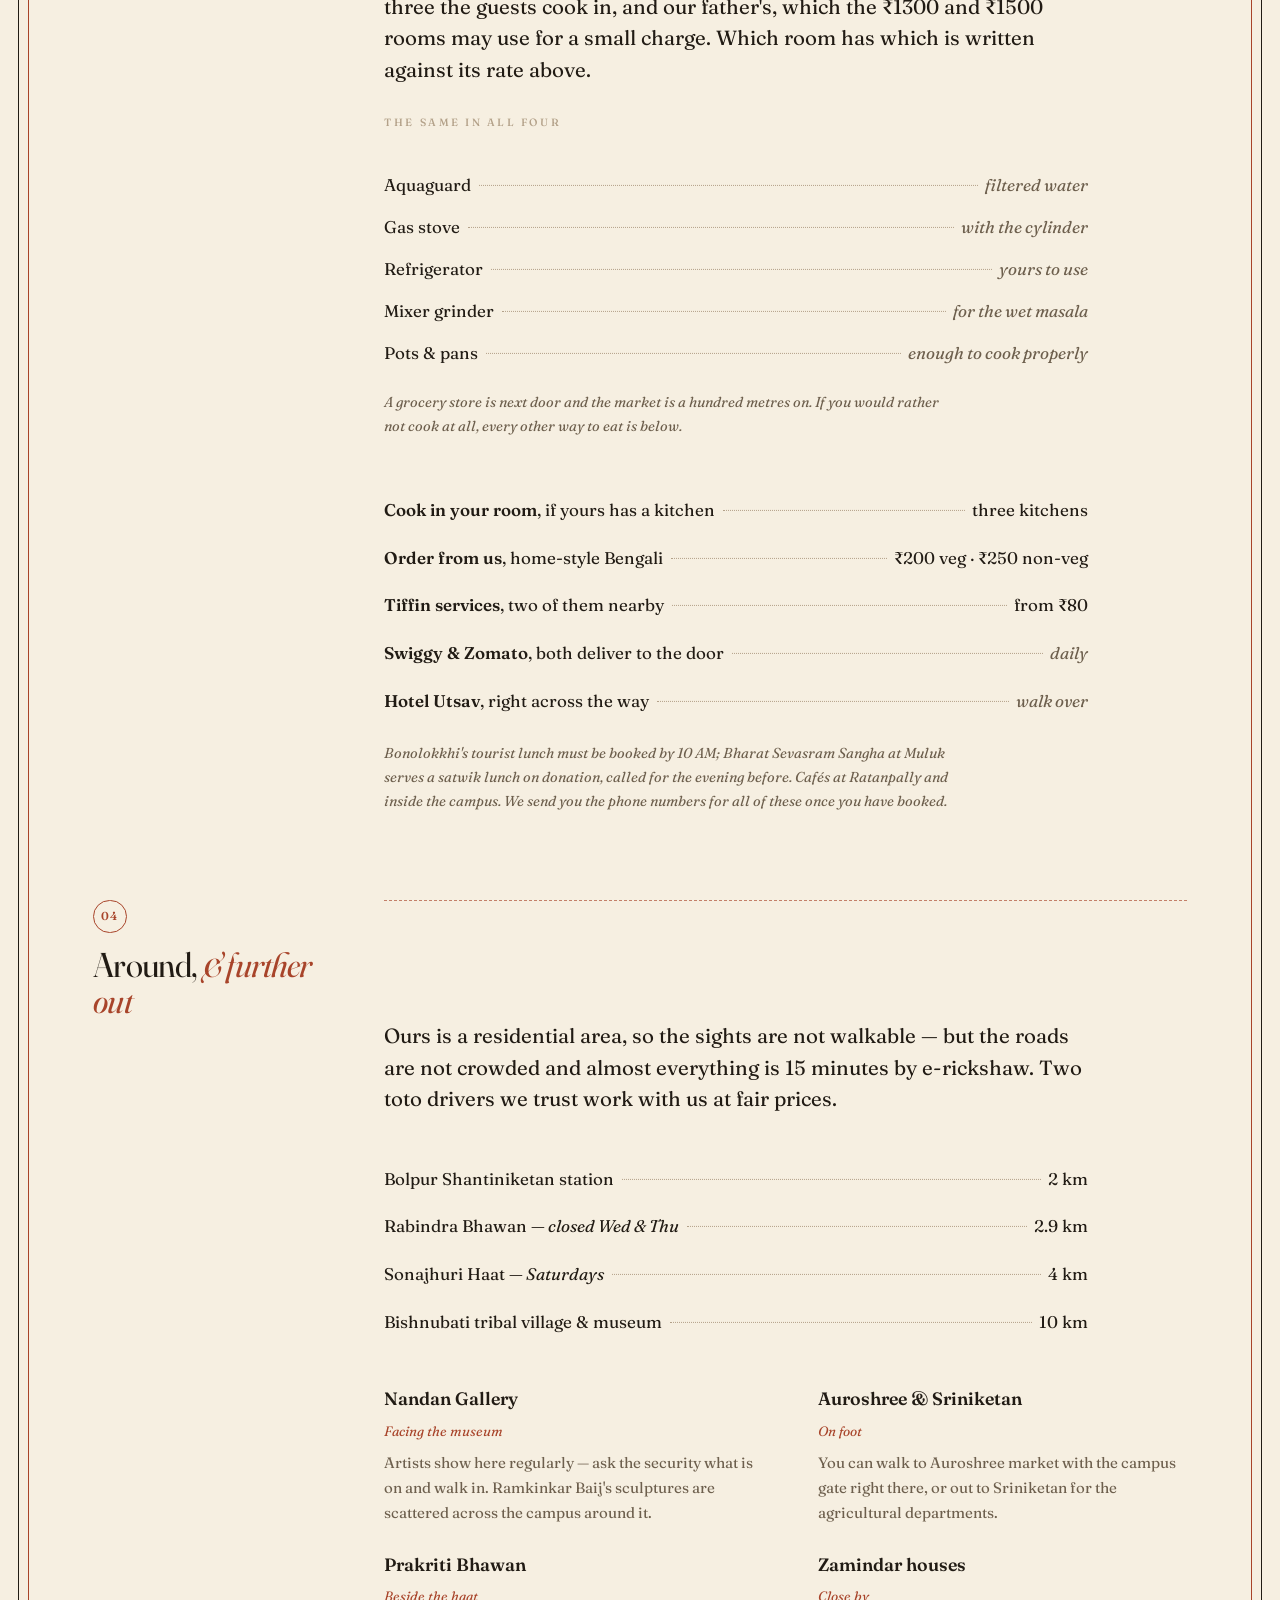
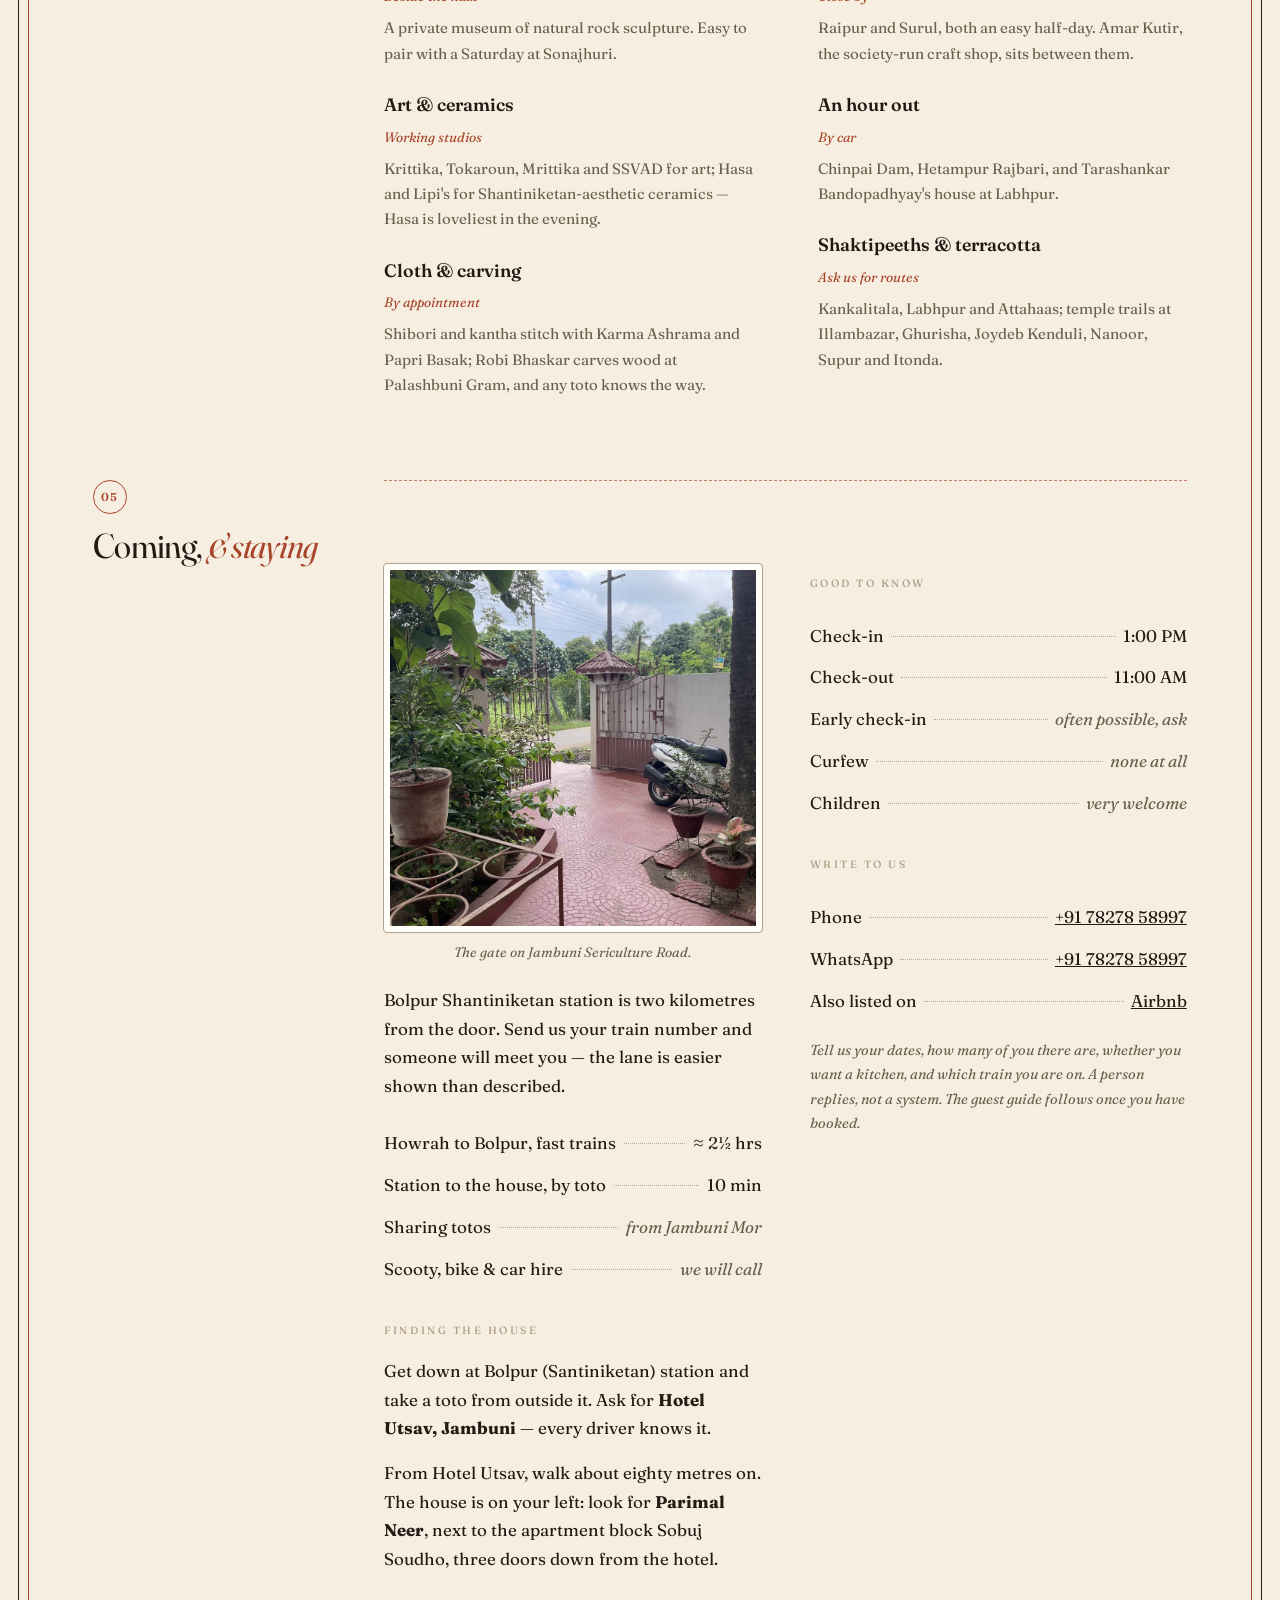
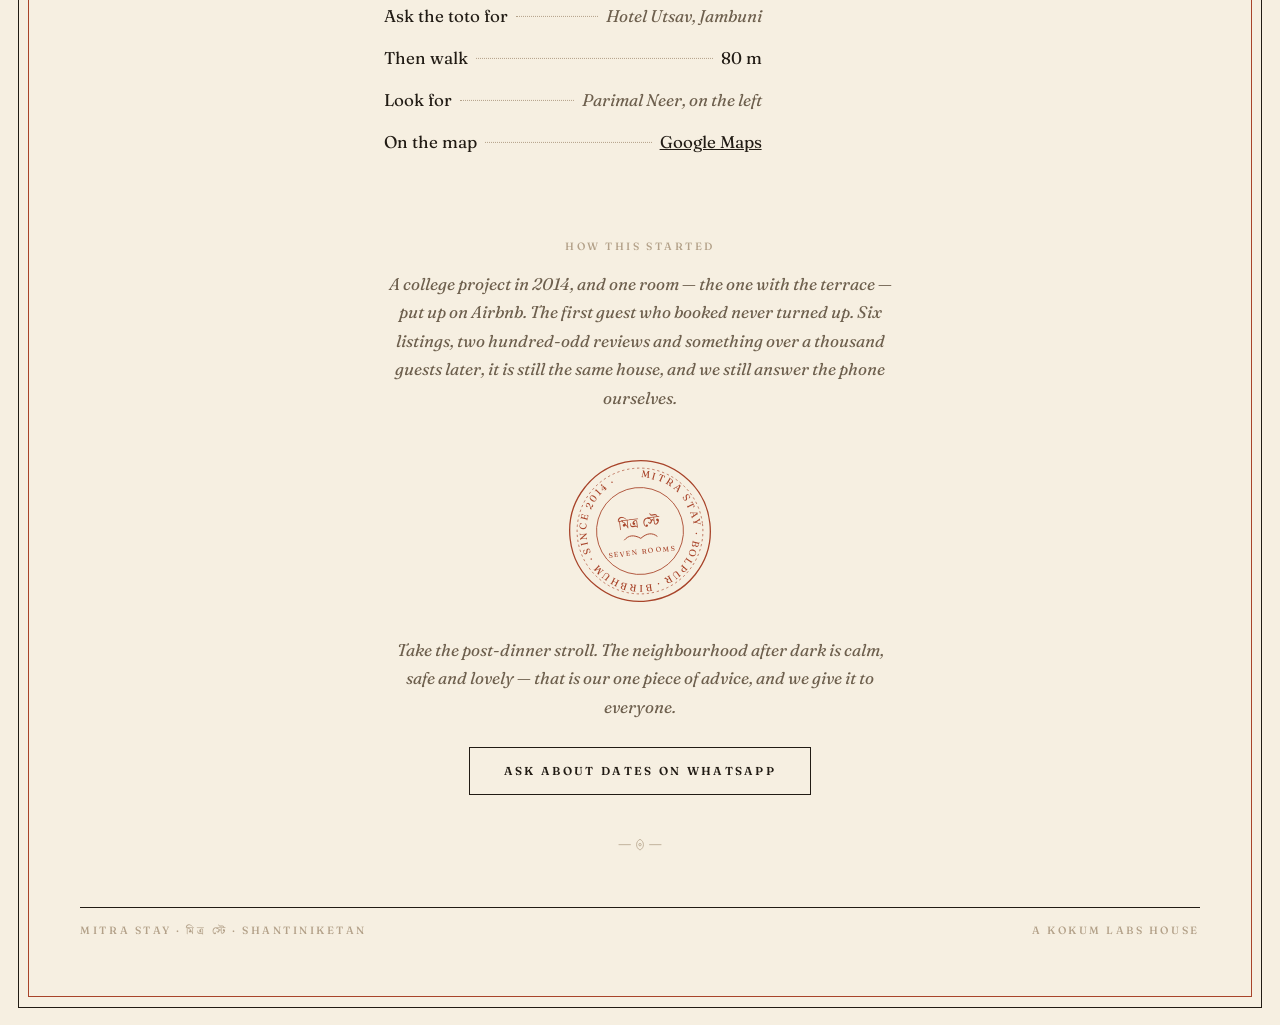
==== commit 4a853e4a: "Sort the rooms, and say how many each sleeps Three orders: most booked, price low to high, price hig" ====
--- a/index.html
+++ b/index.html
@@ -91,6 +91,18 @@
 
   /* tariff: each room as a ledger line with its rate, then its plates */
   .tariff{margin-top:clamp(2.4rem,5vw,3.4rem)}
+  .sortbar{
+    display:flex; flex-wrap:wrap; align-items:baseline; gap:.45rem 1.2rem;
+    margin-top:.9rem; padding-bottom:.85rem; border-bottom:1px solid var(--faint);
+  }
+  .sortbtn{
+    font:inherit; font-size:.7rem; letter-spacing:.18em; text-transform:uppercase;
+    font-weight:600; font-variation-settings:"opsz" 9;
+    background:none; border:0; border-bottom:1px solid transparent;
+    padding:.15rem 0; color:var(--soft); cursor:pointer;
+  }
+  .sortbtn:hover{color:var(--ink)}
+  .sortbtn.is-on{color:var(--rust); border-bottom-color:var(--rust)}
   .room{margin-top:clamp(1.8rem,3.5vw,2.6rem); padding-top:clamp(1.2rem,2.5vw,1.7rem); border-top:1px solid var(--ink)}
   .room__line{
     display:flex; align-items:baseline; gap:.55rem; margin:0; font-weight:400;
@@ -384,7 +396,14 @@
     <div class="tariff">
       <p class="cap">What each room costs, by the night</p>
 
-      <article class="room">
+      <div class="sortbar">
+        <span class="cap">Order by</span>
+        <button type="button" class="sortbtn" data-sort="rank" aria-pressed="false">Most booked</button>
+        <button type="button" class="sortbtn is-on" data-sort="asc" aria-pressed="true">Price, low to high</button>
+        <button type="button" class="sortbtn" data-sort="desc" aria-pressed="false">Price, high to low</button>
+      </div>
+
+      <article class="room" data-rate="600" data-rank="3">
         <h3 class="room__line">
           <span class="room__name">The small room</span>
           <span class="dots"></span>
@@ -392,6 +411,7 @@
         </h3>
         <p class="room__note">The plainest room we let, and priced accordingly. A bed, a fan, a study table with the kettle on it, and a window onto the banana grove. Nothing decorative that isn't already in the house.</p>
         <ul class="led">
+          <li><span class="k">Sleeps</span><span class="dots"></span><span class="v num-v">one</span></li>
           <li><span class="k">Ground floor</span><span class="dots"></span><span class="v">no stairs to climb</span></li>
           <li><span class="k">Attached private washroom</span><span class="dots"></span><span class="v">geyser, hot water</span></li>
           <li><span class="k">A standing fan</span><span class="dots"></span><span class="v">no air conditioning</span></li>
@@ -408,7 +428,7 @@
         </div>
       </article>
 
-      <article class="room">
+      <article class="room" data-rate="1300" data-rank="4">
         <h3 class="room__line">
           <span class="room__name">The double, with air conditioning</span>
           <span class="dots"></span>
@@ -416,6 +436,7 @@
         </h3>
         <p class="room__note">A proper double: air conditioning, a wooden almirah with glass doors, and a dressing table with a mirror that has been in the house a long time. The balcony, the dining room and the way in and out are all shared with the family — you come and go through the house, not by a door of your own.</p>
         <ul class="led">
+          <li><span class="k">Sleeps</span><span class="dots"></span><span class="v num-v">two at most</span></li>
           <li><span class="k">First floor</span><span class="dots"></span><span class="v">up one flight</span></li>
           <li><span class="k">Attached private washroom</span><span class="dots"></span><span class="v">geyser, hot water</span></li>
           <li><span class="k">Air conditioning</span><span class="dots"></span><span class="v">and a ceiling fan</span></li>
@@ -444,7 +465,7 @@
         </div>
       </article>
 
-      <article class="room">
+      <article class="room" data-rate="1500" data-rank="2">
         <h3 class="room__line">
           <span class="room__name">The big room, with a terrace of its own</span>
           <span class="dots"></span>
@@ -452,6 +473,8 @@
         </h3>
         <p class="room__note">The largest room we let, and the only one with a terrace of its own — tiled, planted with hibiscus and bougainvillea in pots, and open to the trees over the parapet. It is yours while you are here, and nobody else's. A comfortable bed under a panelled ceiling, and a washroom of its own with a geyser.</p>
         <ul class="led">
+          <li><span class="k">Sleeps</span><span class="dots"></span><span class="v num-v">three at most</span></li>
+          <li><span class="k">An extra bed for the third</span><span class="dots"></span><span class="v">at no extra charge</span></li>
           <li><span class="k">A private terrace</span><span class="dots"></span><span class="v">attached, not shared</span></li>
           <li><span class="k">Second floor</span><span class="dots"></span><span class="v">up two flights</span></li>
           <li><span class="k">Attached private washroom</span><span class="dots"></span><span class="v">geyser, hot water</span></li>
@@ -468,7 +491,7 @@
         </div>
       </article>
 
-      <article class="room">
+      <article class="room" data-rate="1800" data-rank="1">
         <h3 class="room__line">
           <span class="room__name">The cottage, with a kitchen of its own</span>
           <span class="dots"></span>
@@ -476,6 +499,8 @@
         </h3>
         <p class="room__note">The most self-contained thing we let. Its own way in and its own way out, so you need not come through the house at all — and a kitchen of your own, properly fitted, not a corner with a stove in it. A balcony with the banana leaves against the rail, and a washroom of its own.</p>
         <ul class="led">
+          <li><span class="k">Sleeps</span><span class="dots"></span><span class="v num-v">three at most</span></li>
+          <li><span class="k">An extra bed for the third</span><span class="dots"></span><span class="v">at no extra charge</span></li>
           <li><span class="k">Independent entry &amp; exit</span><span class="dots"></span><span class="v">your own door</span></li>
           <li><span class="k">A private kitchen</span><span class="dots"></span><span class="v">yours alone</span></li>
           <li><span class="k">Attached private washroom</span><span class="dots"></span><span class="v">geyser, hot water</span></li>
@@ -673,6 +698,33 @@
   els.forEach(function(el){io.observe(el);});
 })();
 (function(){
+  var bar=document.querySelector('.sortbar'), tariff=document.querySelector('.tariff');
+  if(!bar||!tariff){return;}
+  var rooms=[].slice.call(tariff.querySelectorAll('.room'));
+  if(rooms.length<2){ bar.style.display='none'; return; }
+  function apply(mode){
+    var sorted=rooms.slice().sort(function(a,b){
+      if(mode==='rank'){ return (+a.getAttribute('data-rank'))-(+b.getAttribute('data-rank')); }
+      var x=+a.getAttribute('data-rate'), y=+b.getAttribute('data-rate');
+      return mode==='desc' ? y-x : x-y;
+    });
+    sorted.forEach(function(r){ tariff.appendChild(r); });
+    [].slice.call(bar.querySelectorAll('.sortbtn')).forEach(function(b){
+      var on = b.getAttribute('data-sort')===mode;
+      b.classList.toggle('is-on',on);
+      b.setAttribute('aria-pressed',on?'true':'false');
+    });
+  }
+  bar.addEventListener('click',function(e){
+    var b=e.target;
+    while(b&&b!==bar&&!b.getAttribute('data-sort')){ b=b.parentNode; }
+    if(b&&b!==bar){ apply(b.getAttribute('data-sort')); }
+  });
+  /* the markup is in price order so it reads sensibly without script;
+     most booked is what we want people to see, so apply it on load */
+  apply('rank');
+})();
+(function(){
   var lb=document.getElementById('lb'),img=document.getElementById('lbimg'),
       cap=document.getElementById('lbcap'),close=document.getElementById('lbclose'),last=null;
   function open(btn){
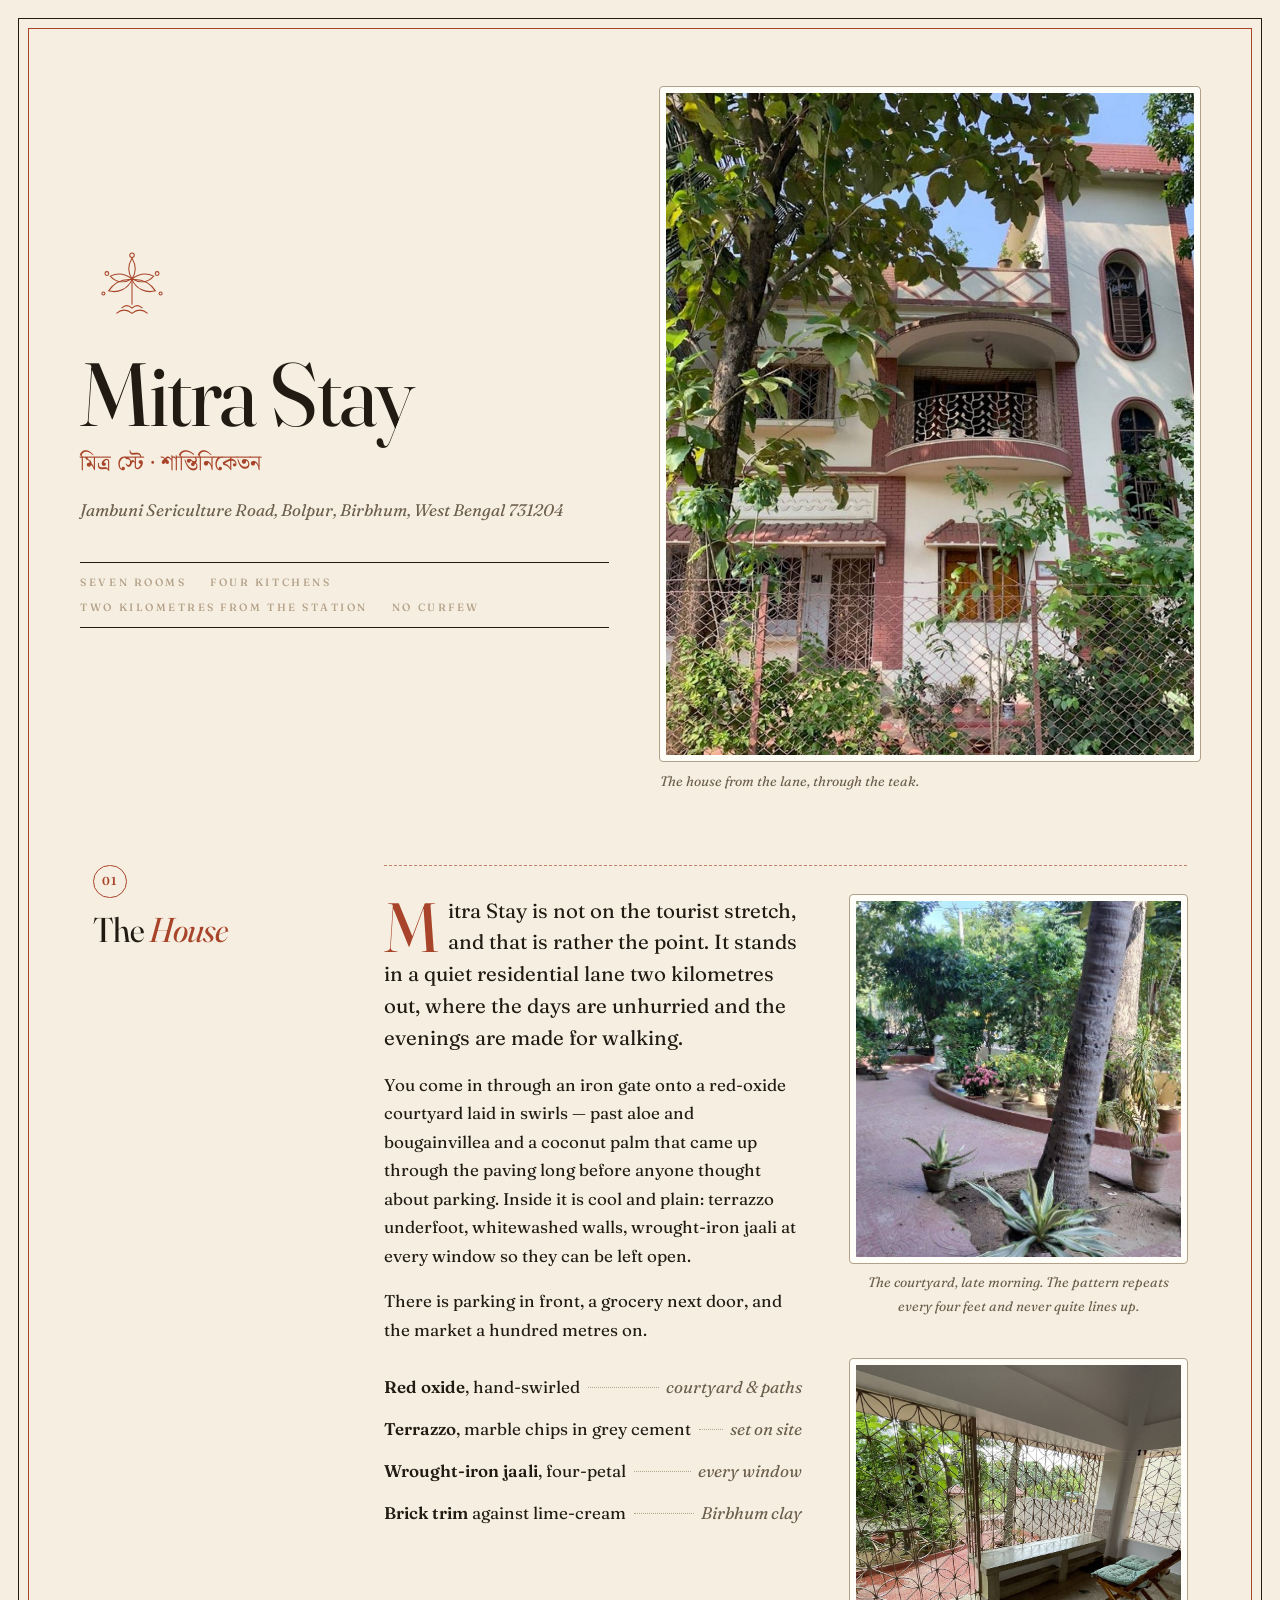
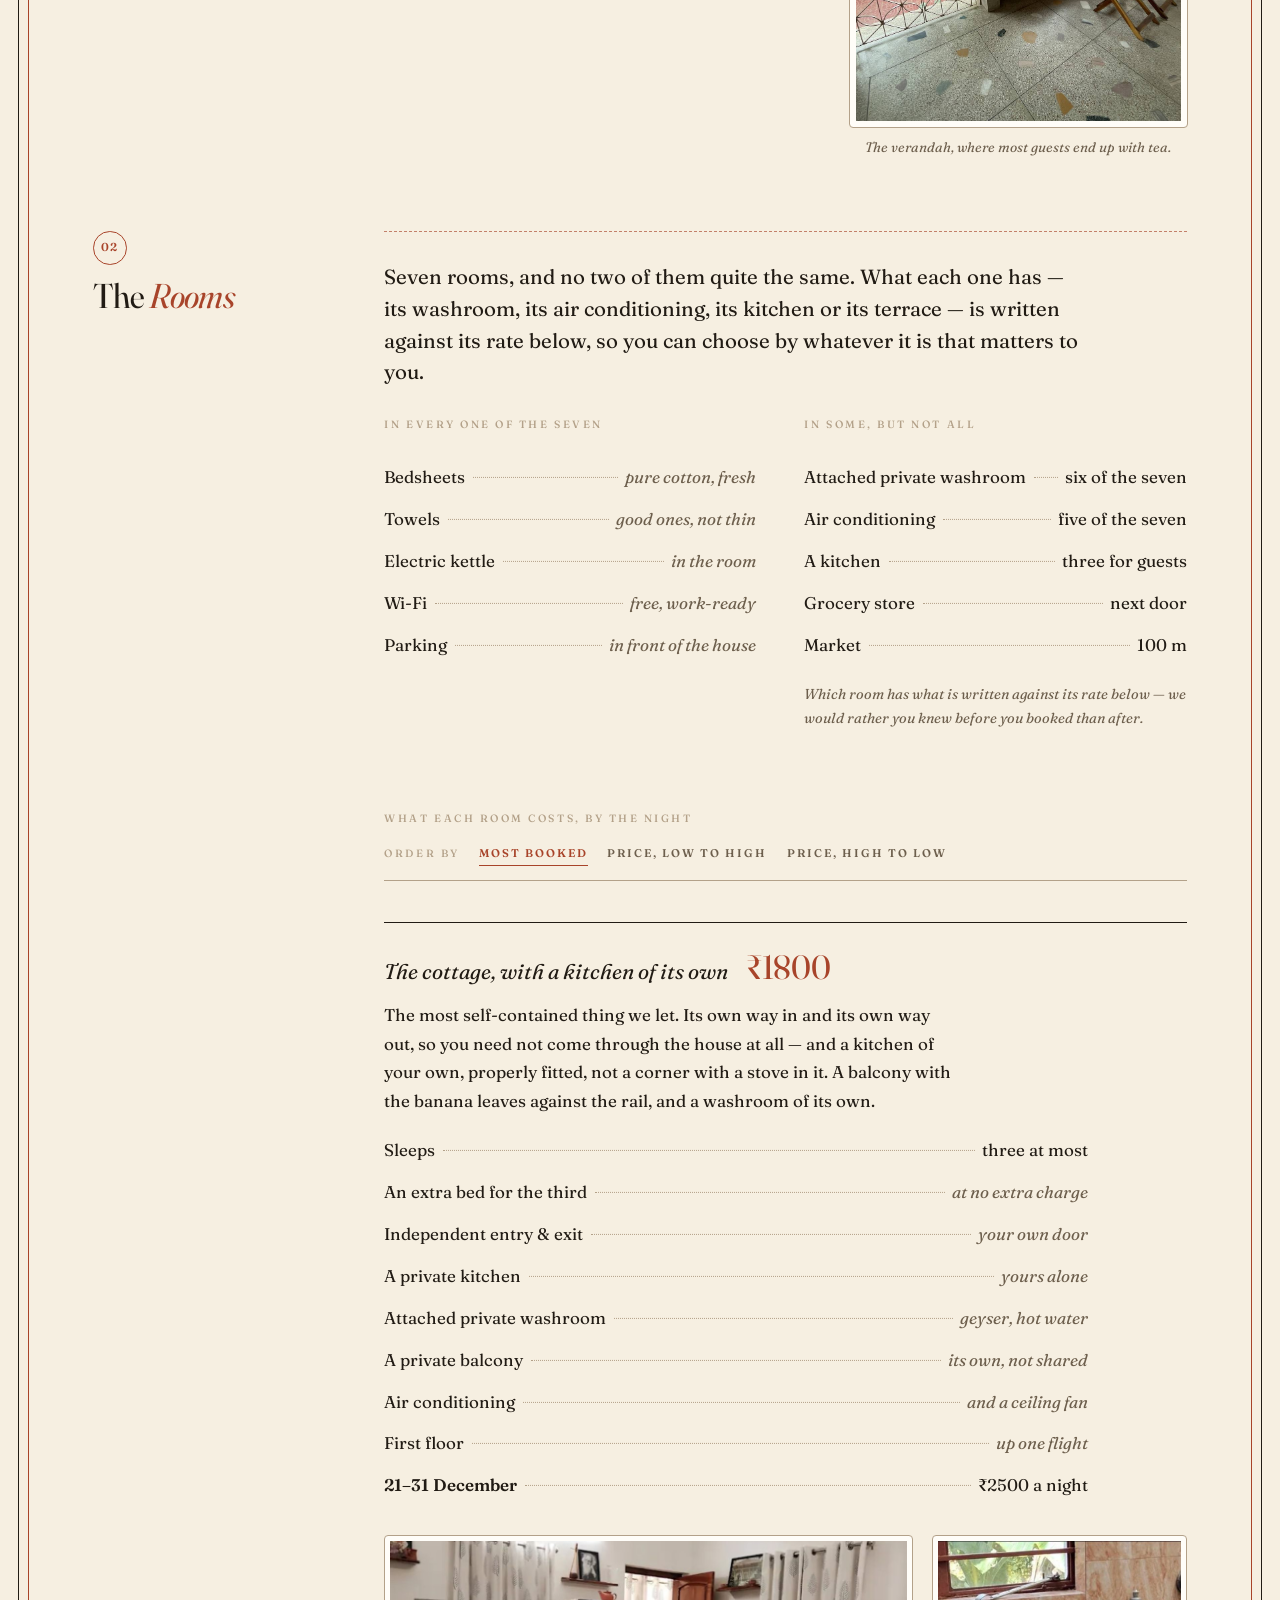
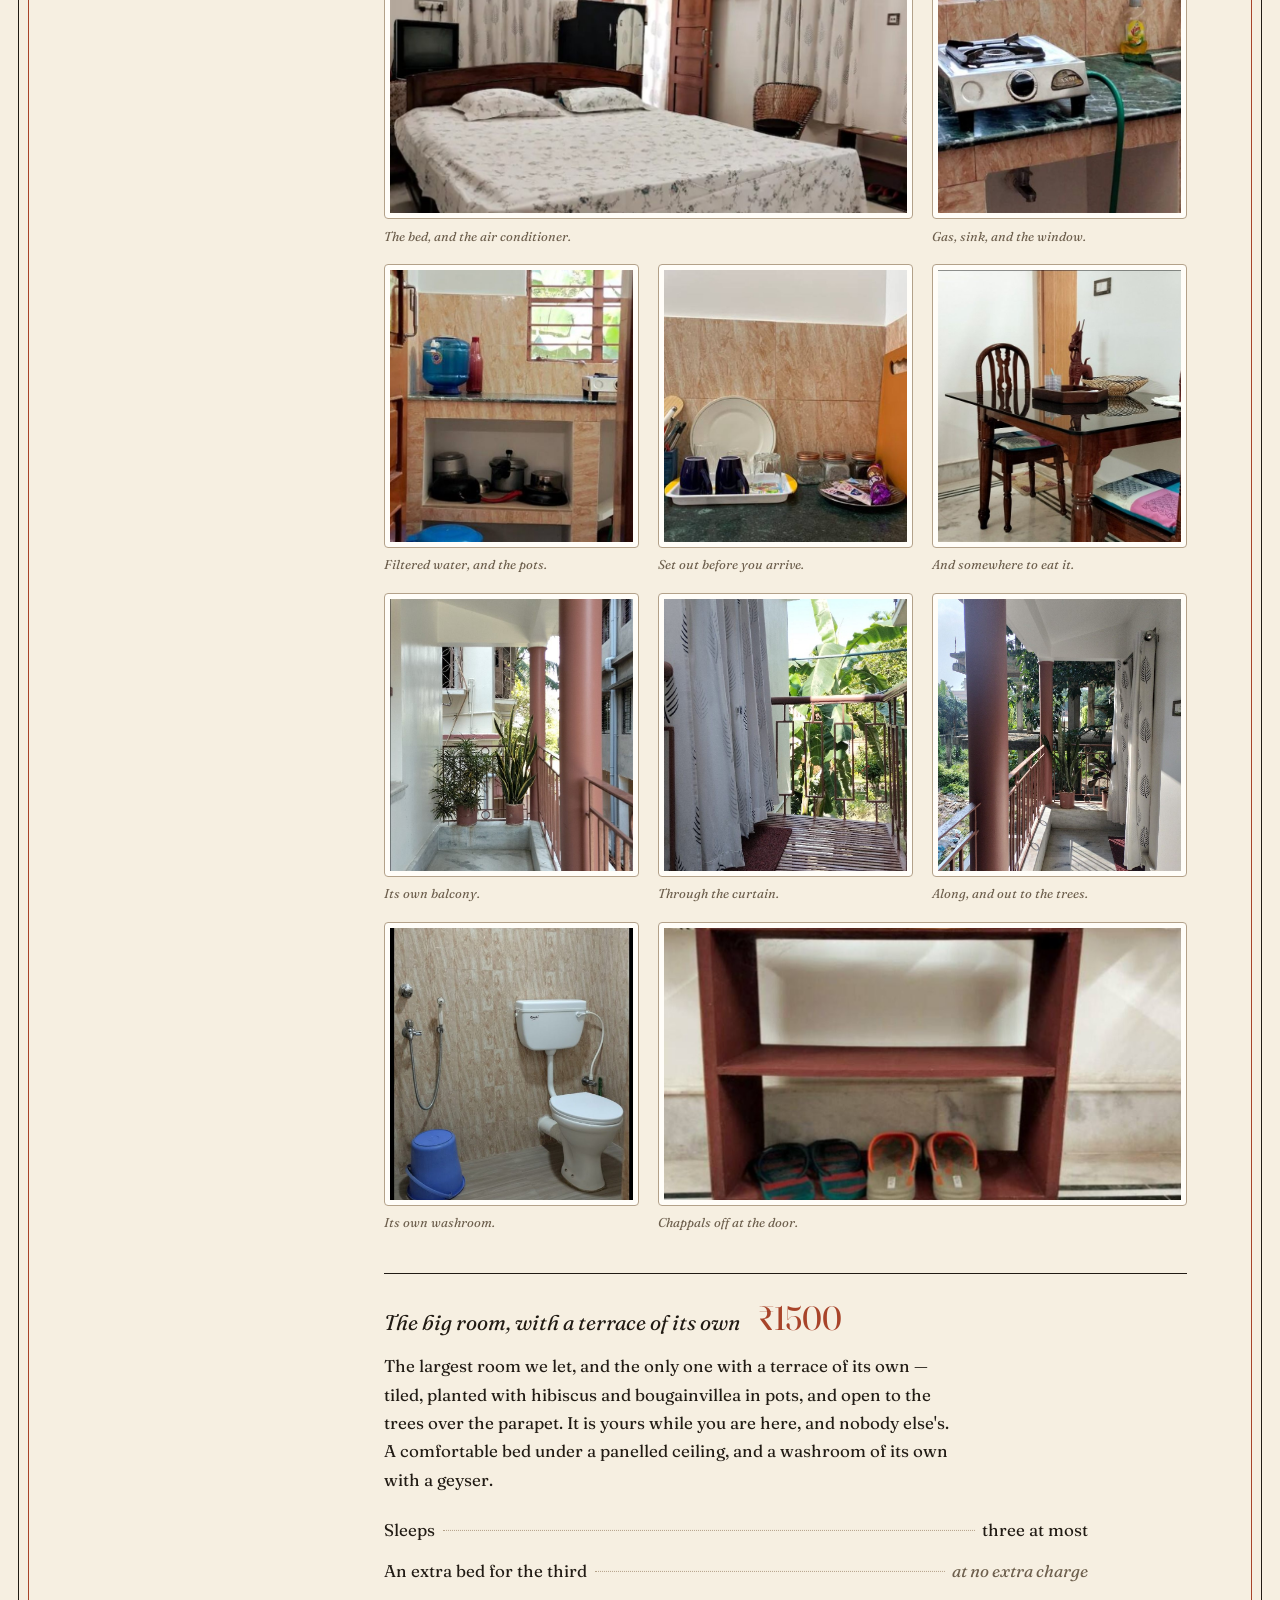
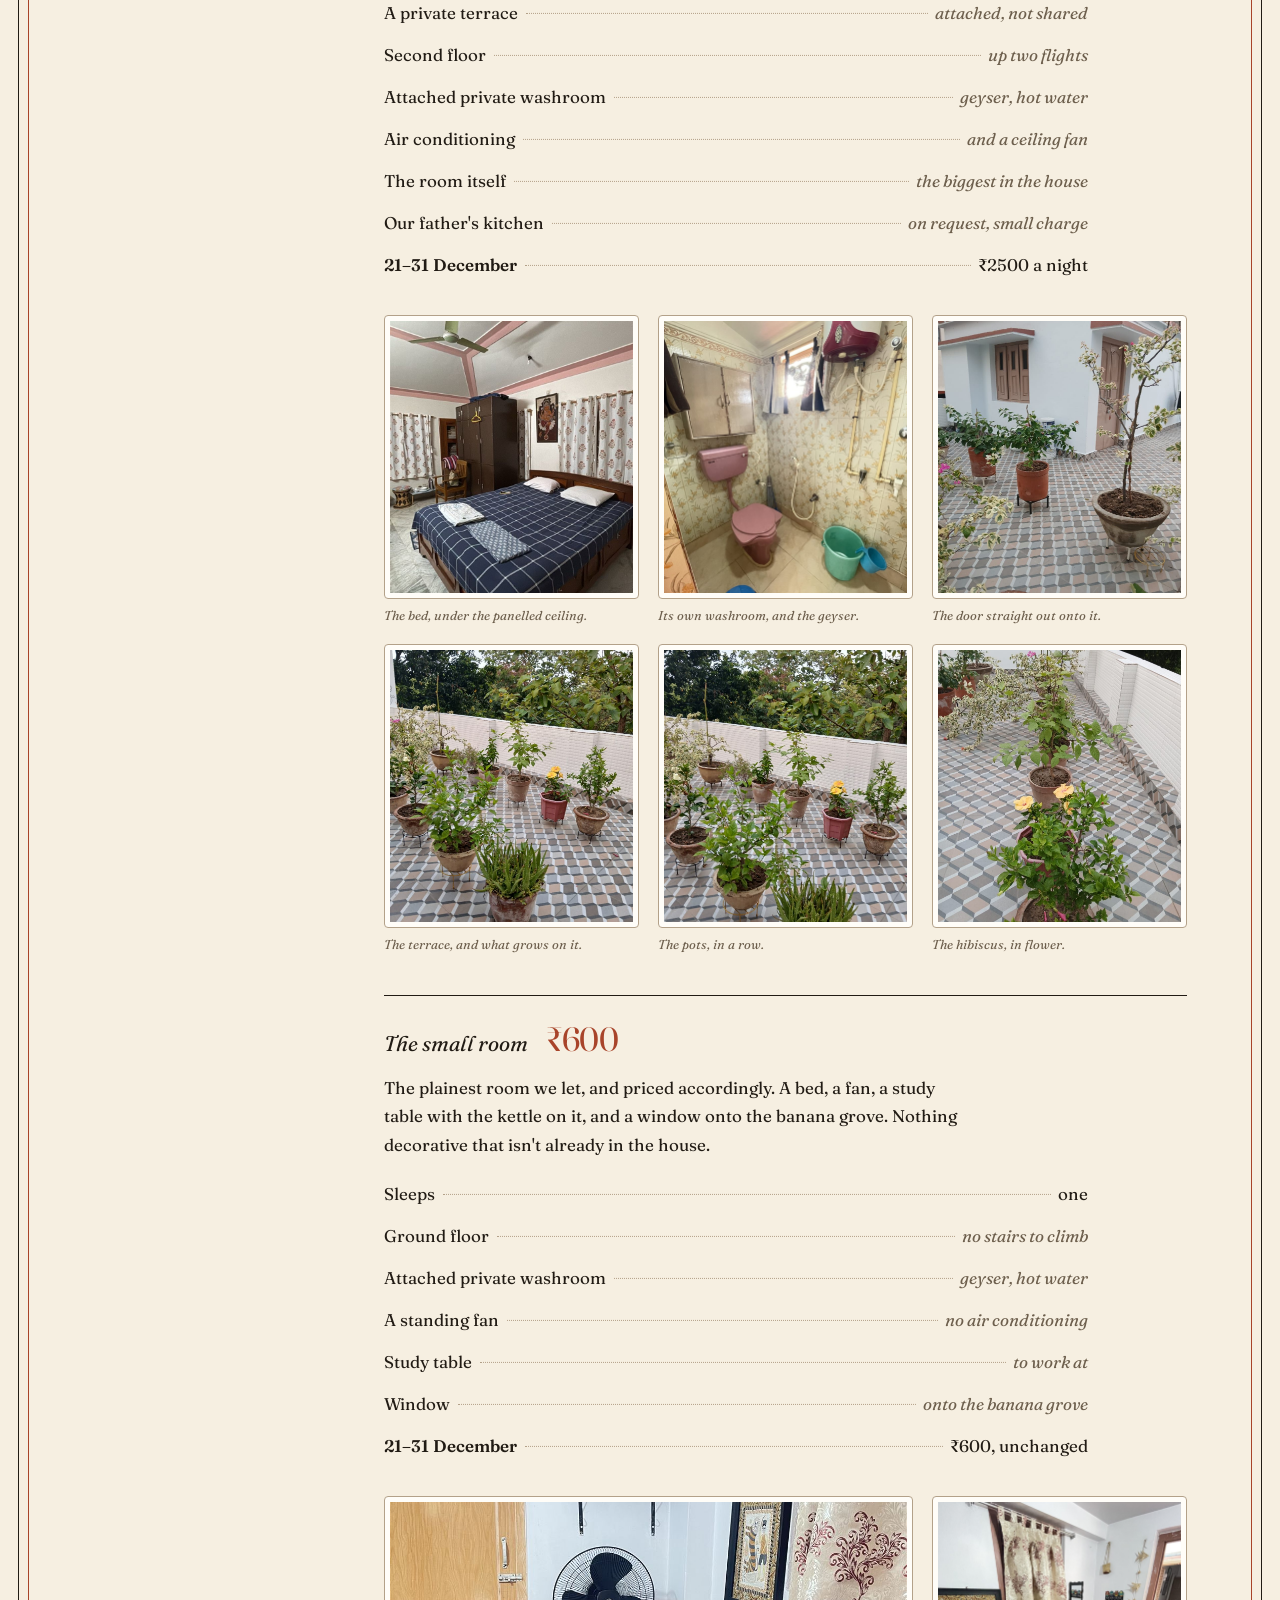
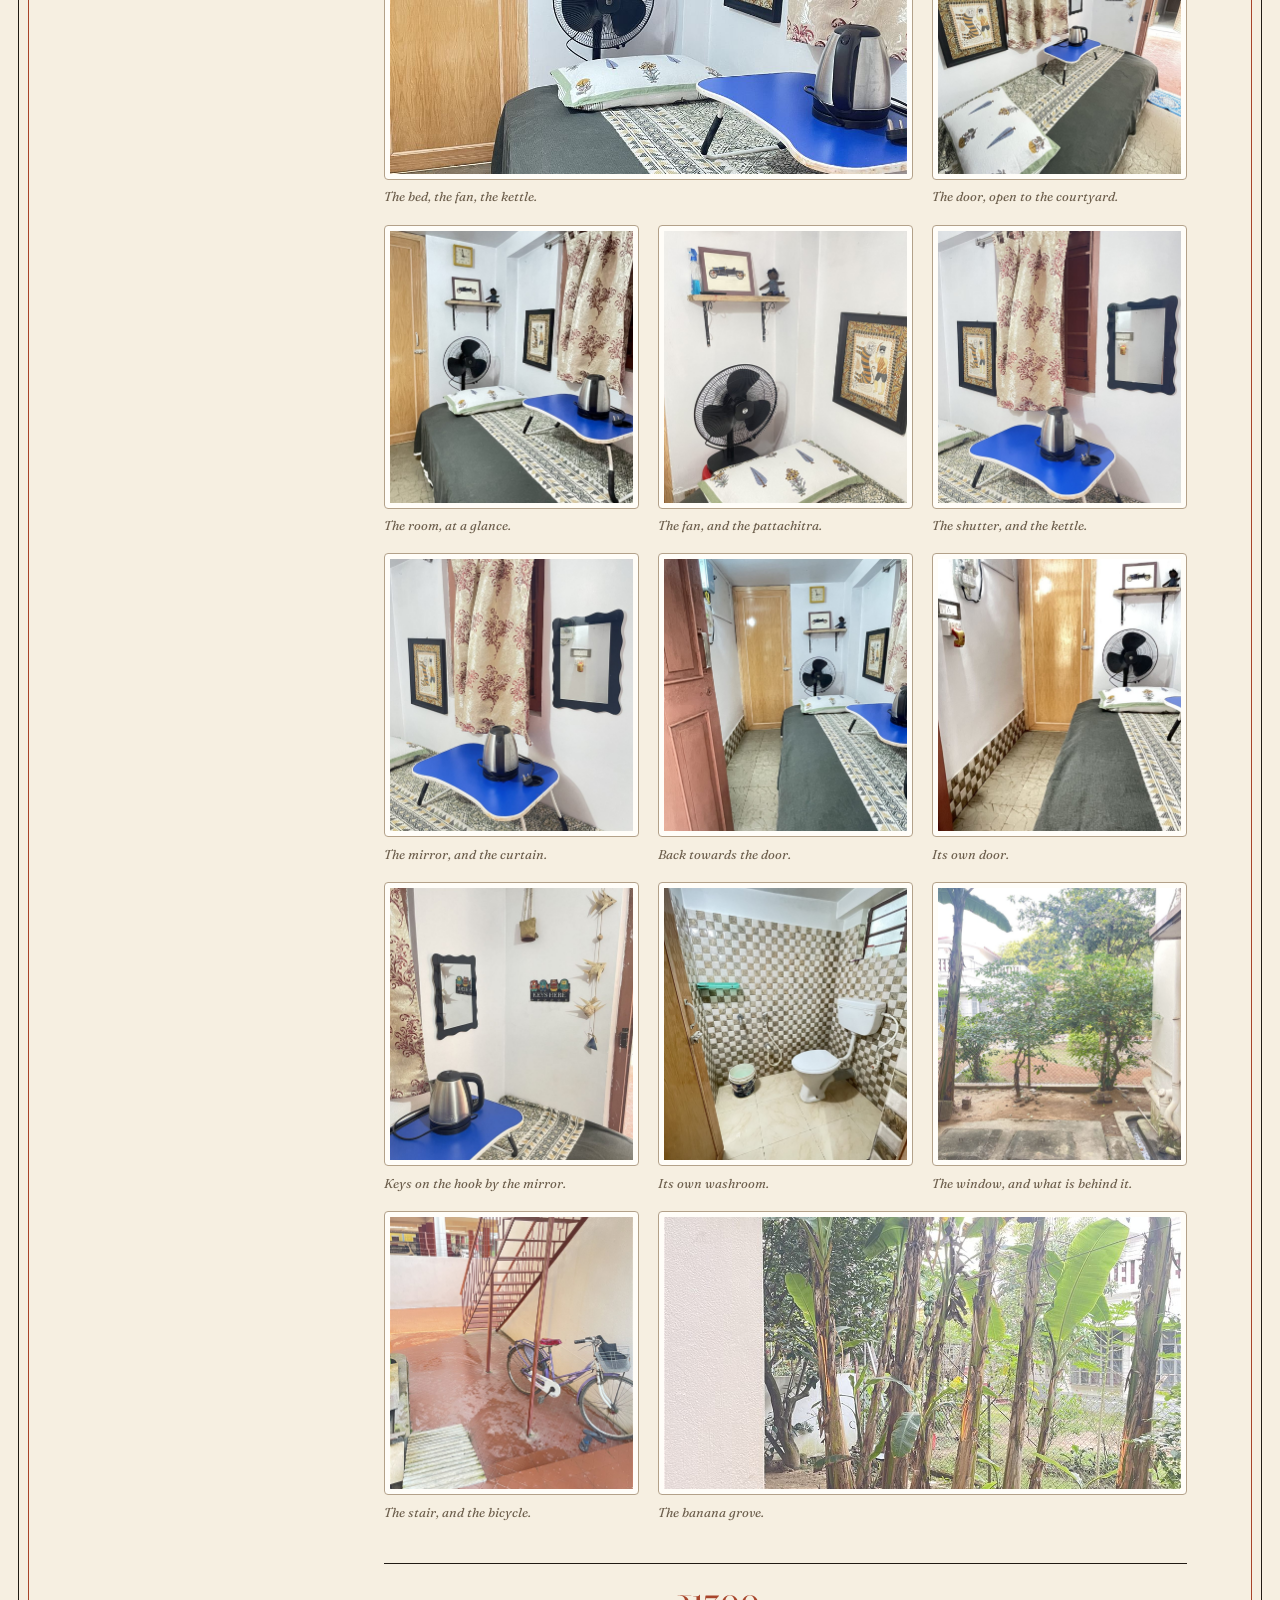
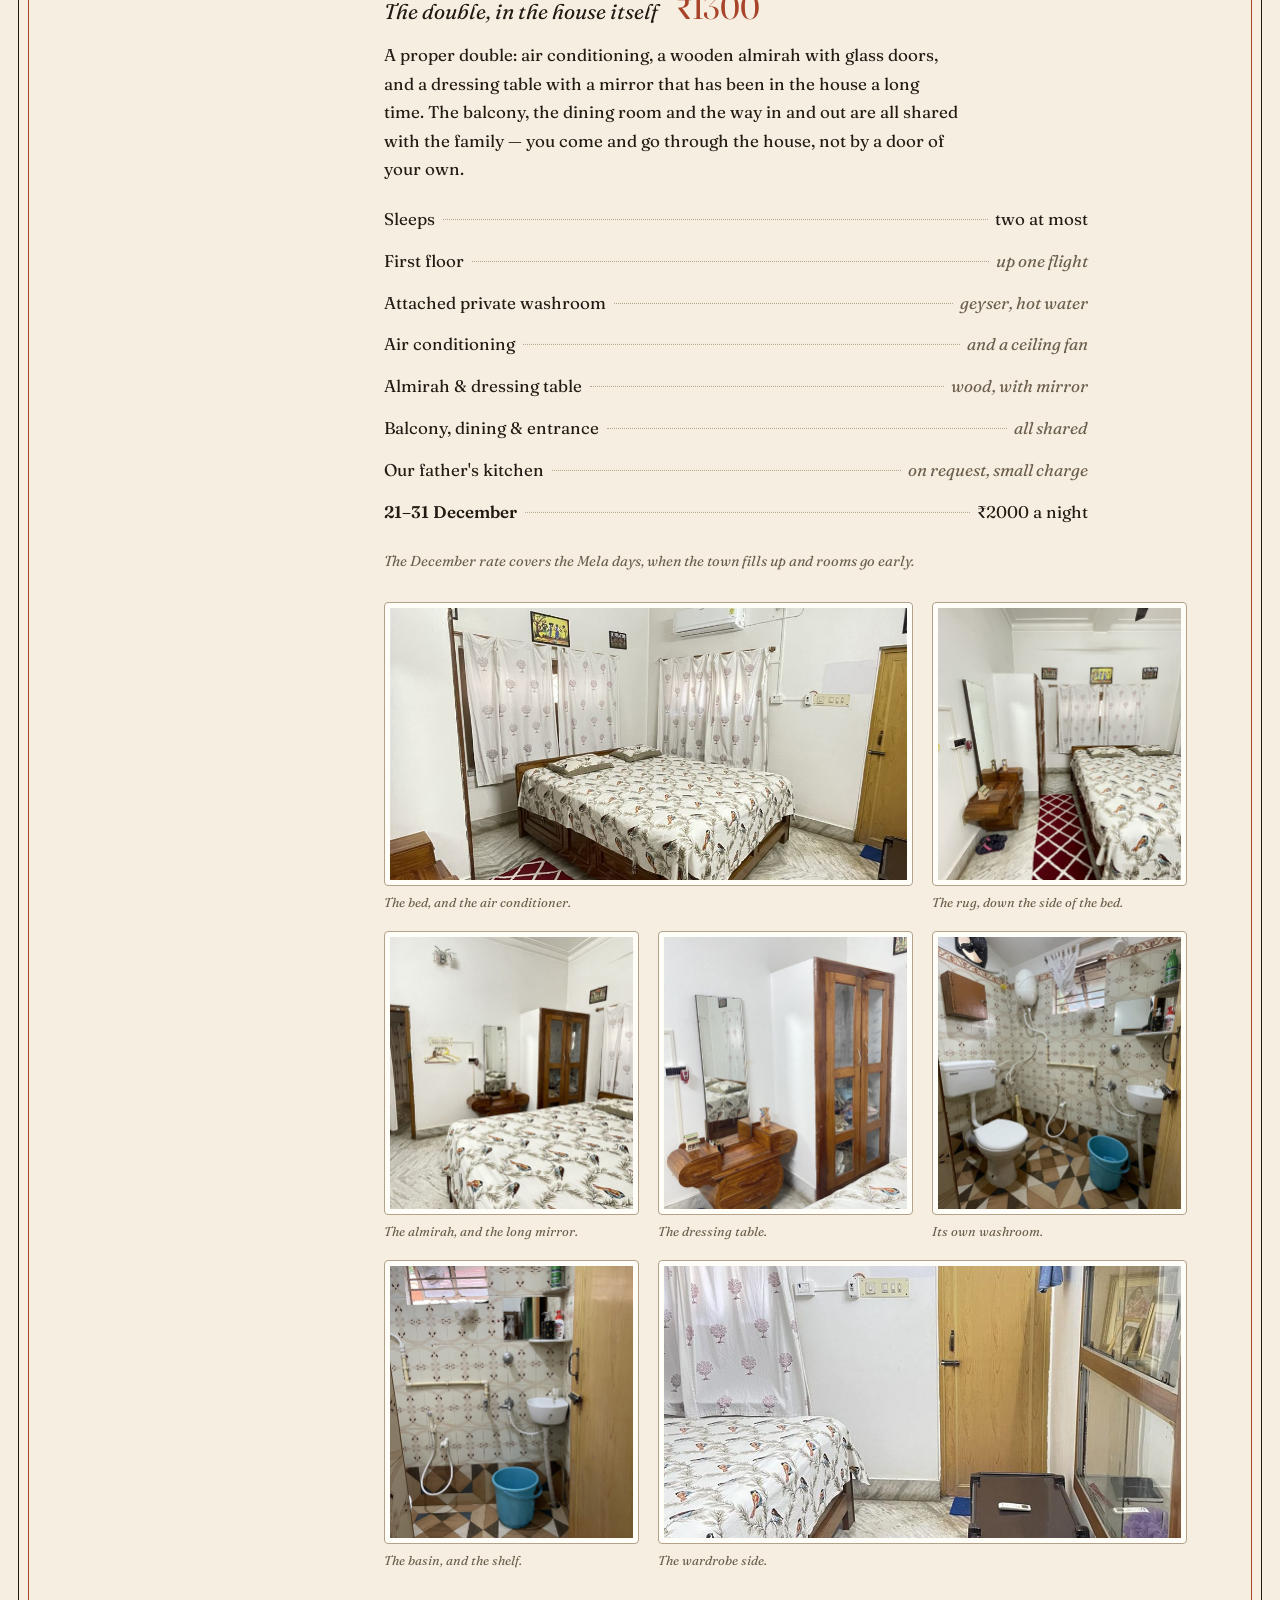
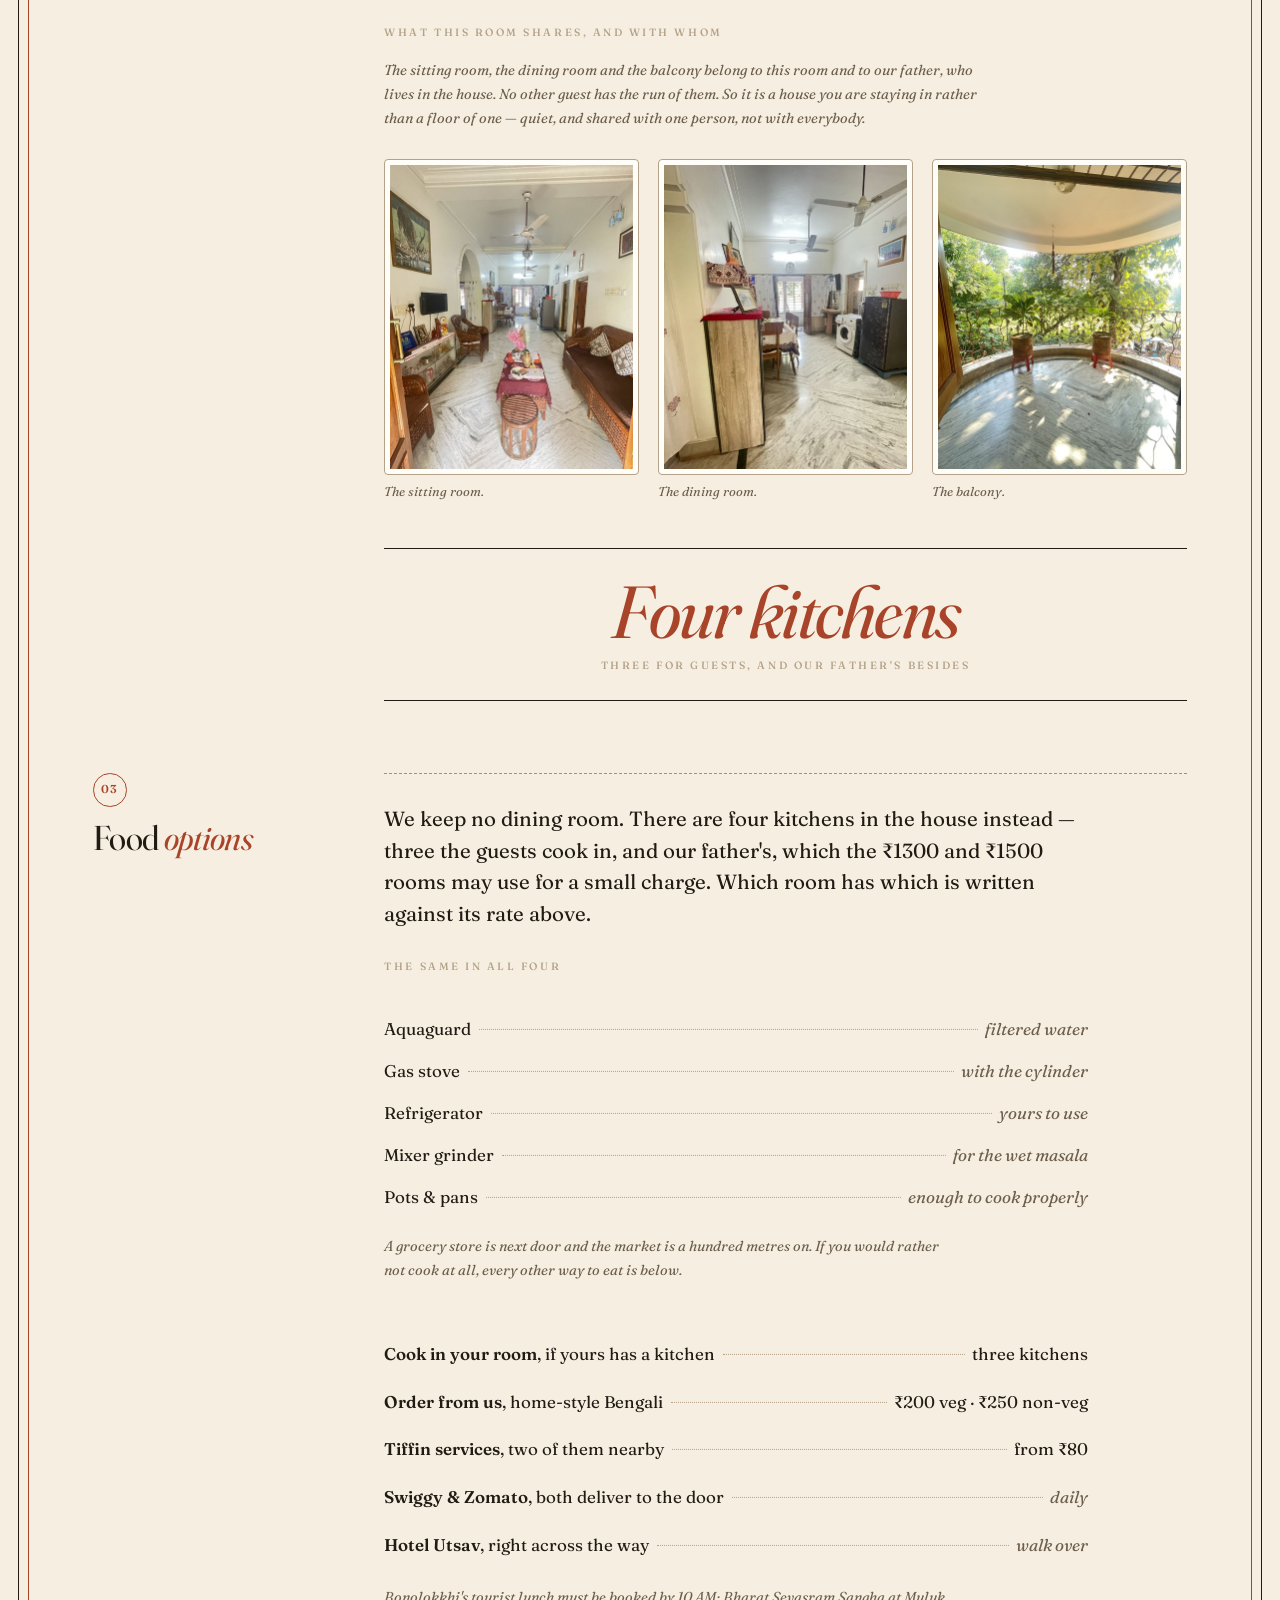
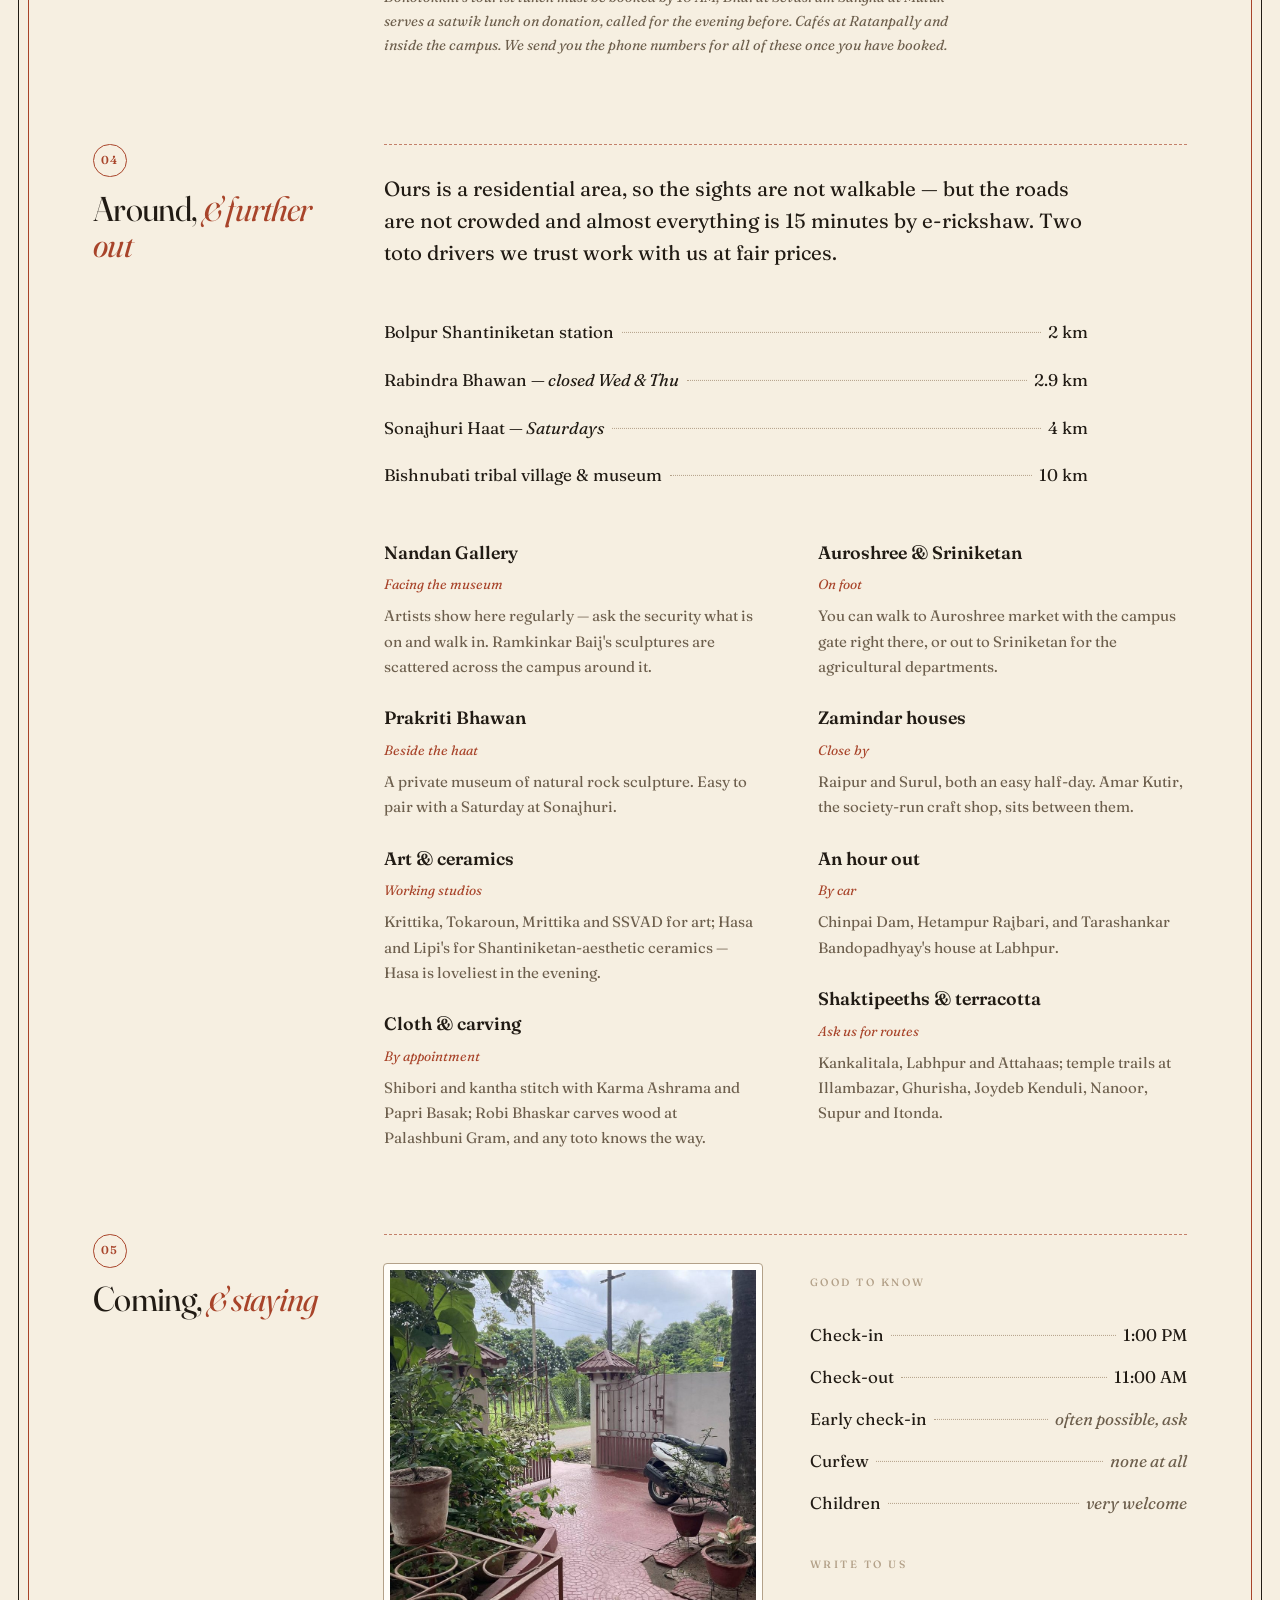
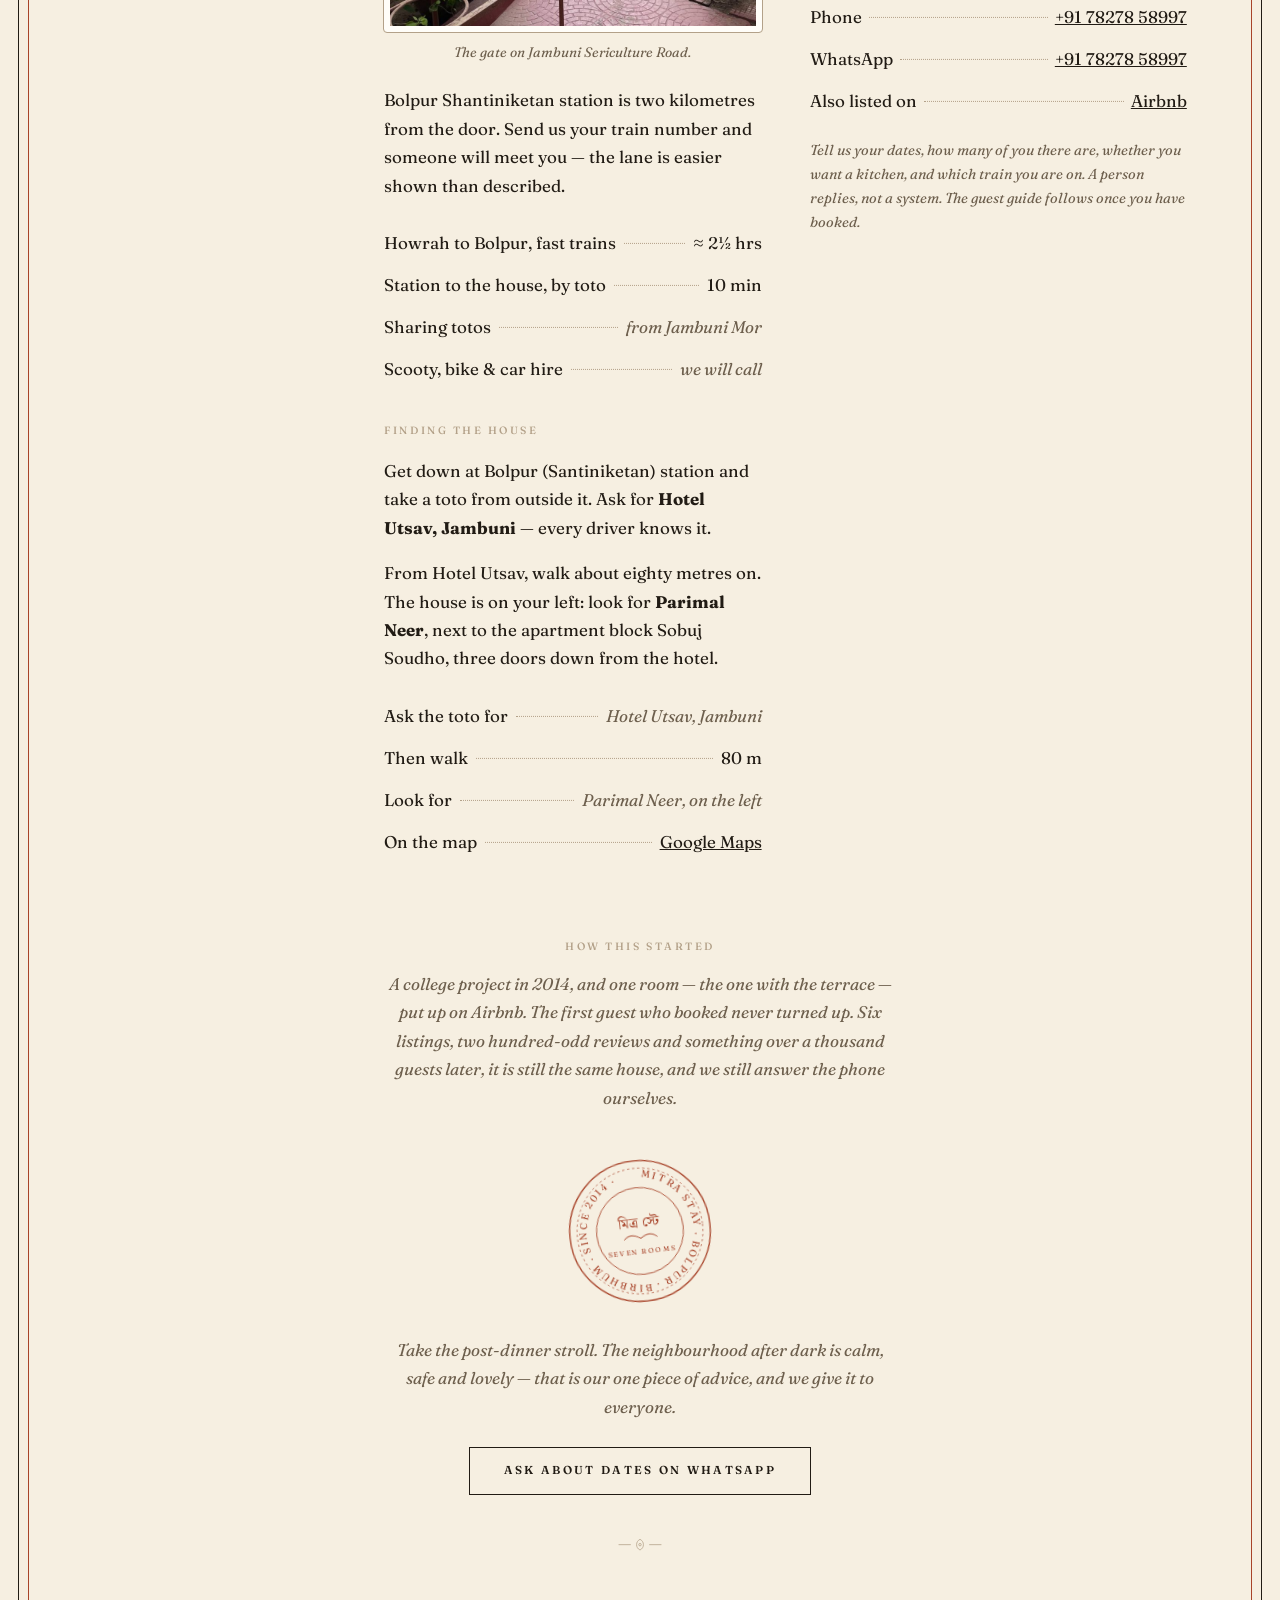
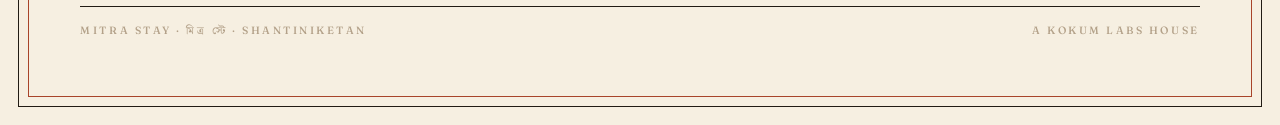
==== commit 148c9bfb: "Every photograph, for every room, three across 600 goes from five plates to thirteen, 1300 from five" ====
--- a/index.html
+++ b/index.html
@@ -255,9 +255,15 @@
       column-gap:clamp(2.5rem,4vw,4rem);
       padding-inline:clamp(2rem,5vw,4.5rem);
     }
+    /* the rail is tall and the heading is short, so left at the top it
+       strands a column of empty paper beside every long section.
+       Spanning the rows and sticking keeps the number and title beside
+       whatever you are actually reading. The extra implicit rows are
+       empty and collapse to nothing. */
     .sec__head{
-      grid-column:1; grid-row:1; flex-direction:column;
-      align-items:flex-start; gap:.85rem; margin-bottom:0;
+      grid-column:1; grid-row:1/span 50; align-self:start;
+      position:sticky; top:clamp(1.5rem,5vh,3rem);
+      flex-direction:column; align-items:flex-start; gap:.85rem; margin-bottom:0;
     }
     .sec h2{font-size:2.15rem}
     .sec > *:not(.sec__head){grid-column:2}
@@ -289,14 +295,15 @@
     /* a room's own plates read as a set, all the same size */
     .gal--room{grid-template-columns:repeat(5,1fr)}
     .gal--three{grid-template-columns:repeat(3,1fr)}
-    /* the cottage runs to ten plates, so it gets three across rather
-       than five. First and last span two columns: ten figures then
-       occupy twelve cells, which is four rows exactly and leaves no
-       lone photograph stranded on the end */
-    .gal--cottage{grid-template-columns:repeat(3,1fr)}
-    .gal--cottage figure:first-child,
-    .gal--cottage figure:last-child{grid-column:span 2}
-    .gal--cottage img{aspect-ratio:auto; height:min(32vh,17rem)}
+    /* a full set of a room's plates: three across, not five, so each
+       one is big enough to read. Where the count leaves a remainder of
+       one over three, the first and last span two columns — that adds
+       two cells and squares the grid off, so no lone photograph is
+       stranded on the end. */
+    .gal--set{grid-template-columns:repeat(3,1fr)}
+    .gal--set img{aspect-ratio:auto; height:min(32vh,17rem)}
+    .gal--span2 figure:first-child,
+    .gal--span2 figure:last-child{grid-column:span 2}
   }
 </style>
 </head>
@@ -419,18 +426,26 @@
           <li><span class="k">Window</span><span class="dots"></span><span class="v">onto the banana grove</span></li>
           <li><span class="k"><b>21–31 December</b></span><span class="dots"></span><span class="v num-v">₹600, unchanged</span></li>
         </ul>
-        <div class="gal gal--room">
+        <div class="gal gal--set gal--span2">
           <figure><button type="button" data-cap="The small room: a bed, a standing fan, and the study table with the kettle."><img src="img/room600-a.jpg" alt="A simple room with a green bedcover and block-print runner, a standing fan, a blue folding study table holding an electric kettle, and a framed picture on a white wall."></button><figcaption>The bed, the fan, the kettle.</figcaption></figure>
+          <figure><button type="button" data-cap="The bed made up, and the door standing open to the courtyard."><img src="img/room600-e.jpg" alt="A single bed with a green cover and block-print runner, a framed print above it, and a door open to the red-oxide courtyard beyond."></button><figcaption>The door, open to the courtyard.</figcaption></figure>
+          <figure><button type="button" data-cap="The whole room at a glance — clock, fan, prints, and the table with the kettle."><img src="img/room600-j.jpg" alt="A small white room with a wall clock, a standing fan, framed prints on the wall and a bed with a blue folding table holding a kettle."></button><figcaption>The room, at a glance.</figcaption></figure>
+          <figure><button type="button" data-cap="The standing fan, and the pattachitra on the wall above the bed."><img src="img/room600-f.jpg" alt="A standing fan beside a bed, with a framed pattachitra painting on the wall and a shelf holding a small figurine."></button><figcaption>The fan, and the pattachitra.</figcaption></figure>
+          <figure><button type="button" data-cap="The window with its wooden shutter, and the kettle on the table below."><img src="img/room600-g.jpg" alt="A window with a wooden shutter and block-print curtain, a dark framed mirror, and an electric kettle on a blue folding table."></button><figcaption>The shutter, and the kettle.</figcaption></figure>
+          <figure><button type="button" data-cap="The mirror, and the light off the curtain in the afternoon."><img src="img/room600-h.jpg" alt="A block-print curtain, a dark carved mirror on the wall and an electric kettle on a blue folding table on the bed."></button><figcaption>The mirror, and the curtain.</figcaption></figure>
+          <figure><button type="button" data-cap="Looking back from the window to the door."><img src="img/room600-i.jpg" alt="A small room looking towards a wooden door, with a standing fan, a bed and a patterned tiled floor."></button><figcaption>Back towards the door.</figcaption></figure>
           <figure><button type="button" data-cap="The room from the doorway, with its own wooden door."><img src="img/room600-b.jpg" alt="A small room seen from the doorway: a wooden door, a standing fan and a bed with a green cover."></button><figcaption>Its own door.</figcaption></figure>
           <figure><button type="button" data-cap="The kettle, the mirror, and the hooks the keys hang on."><img src="img/room600-c.jpg" alt="An electric kettle on a blue folding table below a dark framed mirror, with paper hangings and a row of key hooks on the wall."></button><figcaption>Keys on the hook by the mirror.</figcaption></figure>
+          <figure><button type="button" data-cap="Its own washroom — not shared, at this price or any other."><img src="img/room600-bath.jpg" alt="A washroom with checkered brown and cream wall tiles, a toilet, a hand shower and a bucket."></button><figcaption>Its own washroom.</figcaption></figure>
           <figure><button type="button" data-cap="The window, and the banana grove behind the house."><img src="img/room600-d.jpg" alt="The view from the window: a leafy tree and red earth beyond a low garden wall."></button><figcaption>The window, and what is behind it.</figcaption></figure>
-          <figure><button type="button" data-cap="Its own washroom — not shared, at this price or any other."><img src="img/room600-bath.jpg" alt="A washroom with checkered brown and cream wall tiles, a toilet, a hand shower and a bucket."></button><figcaption>Its own washroom.</figcaption></figure>
+          <figure><button type="button" data-cap="The outside stair, and somebody's bicycle underneath it."><img src="img/room600-k.jpg" alt="A red-painted iron staircase against a cream wall with a purple bicycle parked beneath it on red-oxide tiles."></button><figcaption>The stair, and the bicycle.</figcaption></figure>
+          <figure><button type="button" data-cap="The banana grove the window looks onto."><img src="img/room600-l.jpg" alt="A grove of banana plants growing close behind the house, with green fields beyond."></button><figcaption>The banana grove.</figcaption></figure>
         </div>
       </article>
 
       <article class="room" data-rate="1300" data-rank="4">
         <h3 class="room__line">
-          <span class="room__name">The double, with air conditioning</span>
+          <span class="room__name">The double, in the house itself</span>
           <span class="dots"></span>
           <span class="room__rate">₹1300</span>
         </h3>
@@ -446,12 +461,14 @@
           <li><span class="k"><b>21–31 December</b></span><span class="dots"></span><span class="v num-v">₹2000 a night</span></li>
         </ul>
         <p class="note">The December rate covers the Mela days, when the town fills up and rooms go early.</p>
-        <div class="gal gal--room">
+        <div class="gal gal--set gal--span2">
           <figure><button type="button" data-cap="The double bed, with the air conditioner above and light from two windows."><img src="img/room1300-a.jpg" alt="A bedroom with a wooden double bed under a bird-print cover, an air conditioner on the wall, curtained windows and a red patterned rug."></button><figcaption>The bed, and the air conditioner.</figcaption></figure>
+          <figure><button type="button" data-cap="The dressing table and the mirror, with the red rug down the side of the bed."><img src="img/room1300-e.jpg" alt="A bedroom with a bird-print bedcover, a wooden dressing table with a tall mirror, and a red diamond-patterned rug on the floor."></button><figcaption>The rug, down the side of the bed.</figcaption></figure>
           <figure><button type="button" data-cap="The almirah with its glass doors, and the dressing mirror beside it."><img src="img/room1300-b.jpg" alt="A bedroom with a tall wooden almirah with glass doors, a dressing mirror, a clothes hanger on the wall and a bird-print bedcover."></button><figcaption>The almirah, and the long mirror.</figcaption></figure>
           <figure><button type="button" data-cap="The dressing table, and the cabinet of things nobody has moved in years."><img src="img/room1300-c.jpg" alt="A wooden dressing table with a tall mirror beside a glass-fronted wooden cabinet holding household objects."></button><figcaption>The dressing table.</figcaption></figure>
+          <figure><button type="button" data-cap="Its own washroom, with a geyser over the shower."><img src="img/room1300-bath.jpg" alt="A washroom with patterned wall tiles, a toilet, a wall-mounted basin and a blue bucket."></button><figcaption>Its own washroom.</figcaption></figure>
+          <figure><button type="button" data-cap="The basin, the shelf, and the light through the grille."><img src="img/room1300-bath2.jpg" alt="A washroom with patterned wall tiles, a wall-mounted basin, a shelf of toiletries, a health faucet and a blue bucket on a tiled floor."></button><figcaption>The basin, and the shelf.</figcaption></figure>
           <figure><button type="button" data-cap="The wardrobe side of the room, and the door through."><img src="img/room1300-d.jpg" alt="A bedroom with a bird-print bedcover, a wooden wardrobe, a small stool and a doorway leading out."></button><figcaption>The wardrobe side.</figcaption></figure>
-          <figure><button type="button" data-cap="Its own washroom, with a geyser over the shower."><img src="img/room1300-bath.jpg" alt="A washroom with patterned wall tiles, a toilet, a wall-mounted basin and a blue bucket."></button><figcaption>Its own washroom.</figcaption></figure>
         </div>
 
         <div class="shared">
@@ -478,15 +495,17 @@
           <li><span class="k">A private terrace</span><span class="dots"></span><span class="v">attached, not shared</span></li>
           <li><span class="k">Second floor</span><span class="dots"></span><span class="v">up two flights</span></li>
           <li><span class="k">Attached private washroom</span><span class="dots"></span><span class="v">geyser, hot water</span></li>
+          <li><span class="k">Air conditioning</span><span class="dots"></span><span class="v">and a ceiling fan</span></li>
           <li><span class="k">The room itself</span><span class="dots"></span><span class="v">the biggest in the house</span></li>
           <li><span class="k">Our father's kitchen</span><span class="dots"></span><span class="v">on request, small charge</span></li>
           <li><span class="k"><b>21–31 December</b></span><span class="dots"></span><span class="v num-v">₹2500 a night</span></li>
         </ul>
-        <div class="gal gal--room">
+        <div class="gal gal--set">
           <figure><button type="button" data-cap="The room under its panelled ceiling, with the almirah and the block-print curtains."><img src="img/room1500-a.jpg" alt="A large bedroom with a pink-panelled ceiling, a green ceiling fan, a blue checked bedspread on a wooden bed, a tall almirah and block-print curtains."></button><figcaption>The bed, under the panelled ceiling.</figcaption></figure>
           <figure><button type="button" data-cap="Its own washroom, with the geyser on the wall."><img src="img/room1500-bath.jpg" alt="A washroom with patterned wall tiles, a geyser mounted on the wall, a toilet, a mirrored cabinet and buckets."></button><figcaption>Its own washroom, and the geyser.</figcaption></figure>
+          <figure><button type="button" data-cap="The door from the room straight out onto the terrace."><img src="img/room1500-roof-b.jpg" alt="A wooden door and window opening onto a tiled roof terrace with potted plants in terracotta pots."></button><figcaption>The door straight out onto it.</figcaption></figure>
           <figure><button type="button" data-cap="The terrace, tiled and planted — hibiscus, bougainvillea and a lemon in pots, with the trees over the parapet."><img src="img/room1500-roof-a.jpg" alt="A tiled roof terrace with potted hibiscus, bougainvillea and shrubs along a white parapet wall, with green trees beyond."></button><figcaption>The terrace, and what grows on it.</figcaption></figure>
-          <figure><button type="button" data-cap="The door from the room straight out onto the terrace."><img src="img/room1500-roof-b.jpg" alt="A wooden door and window opening onto a tiled roof terrace with potted plants in terracotta pots."></button><figcaption>The door straight out onto it.</figcaption></figure>
+          <figure><button type="button" data-cap="Along the terrace, with the pots in a row against the parapet."><img src="img/room1500-roof-d.jpg" alt="A tiled roof terrace with a row of potted shrubs and flowers along a white parapet wall and trees beyond."></button><figcaption>The pots, in a row.</figcaption></figure>
           <figure><button type="button" data-cap="The hibiscus, which flowers most of the year here."><img src="img/room1500-roof-c.jpg" alt="A hibiscus in a terracotta pot in yellow flower on a patterned tiled terrace."></button><figcaption>The hibiscus, in flower.</figcaption></figure>
         </div>
       </article>
@@ -509,7 +528,7 @@
           <li><span class="k">First floor</span><span class="dots"></span><span class="v">up one flight</span></li>
           <li><span class="k"><b>21–31 December</b></span><span class="dots"></span><span class="v num-v">₹2500 a night</span></li>
         </ul>
-        <div class="gal gal--cottage">
+        <div class="gal gal--set gal--span2">
           <figure><button type="button" data-cap="The bed, the television, and the air conditioner above the curtain rail."><img src="img/cottage-a.jpg" alt="A bedroom with a double bed under a floral cover, a television on a wooden cabinet, block-print curtains and an air conditioner high on the wall."></button><figcaption>The bed, and the air conditioner.</figcaption></figure>
           <figure><button type="button" data-cap="The kitchen: gas on green marble, the sink, and the window onto the banana leaves."><img src="img/cottage-kitchen.jpg" alt="A kitchen counter of green marble with a gas stove, a stainless sink and a window looking onto banana leaves."></button><figcaption>Gas, sink, and the window.</figcaption></figure>
           <figure><button type="button" data-cap="The water dispenser, and the pots stacked in the shelf below."><img src="img/cottage-kitchen2.jpg" alt="A kitchen corner with a blue water dispenser on a counter, pots and pans stacked on the shelf below, beside an open wooden door."></button><figcaption>Filtered water, and the pots.</figcaption></figure>
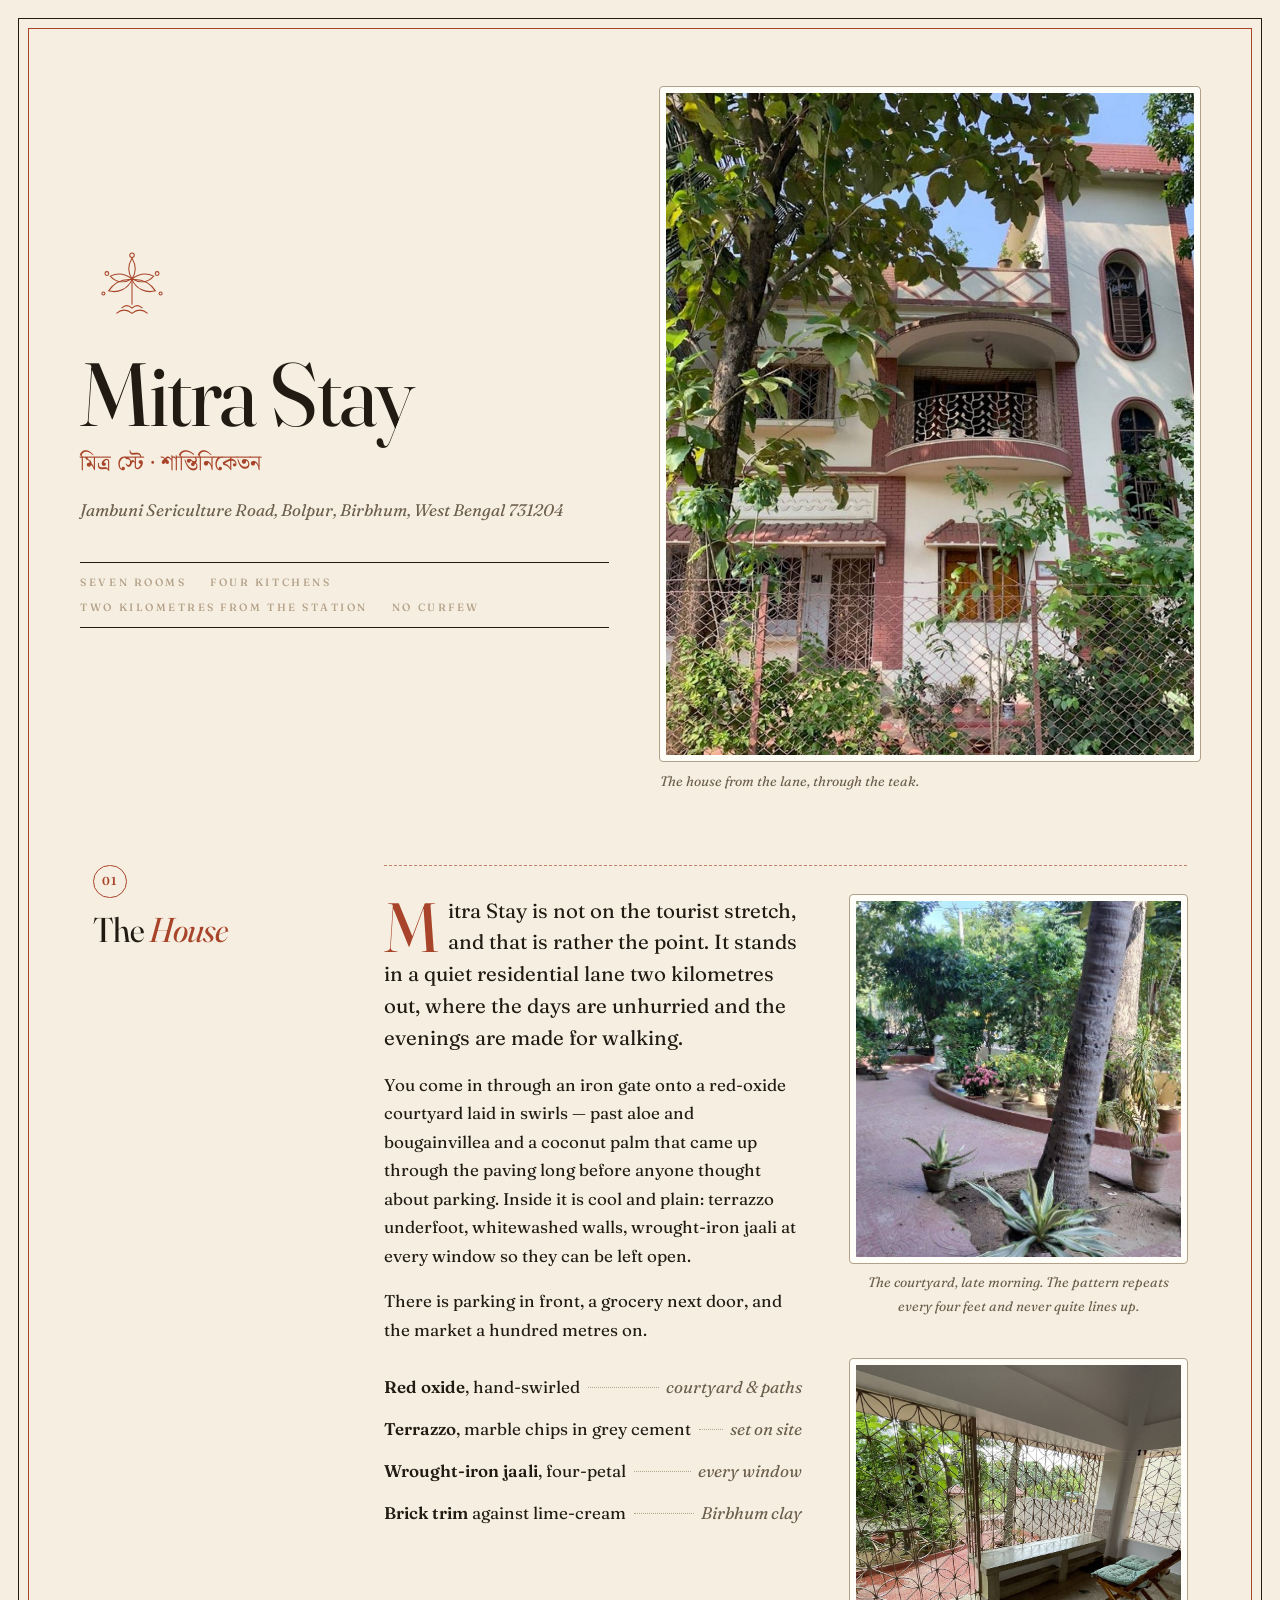
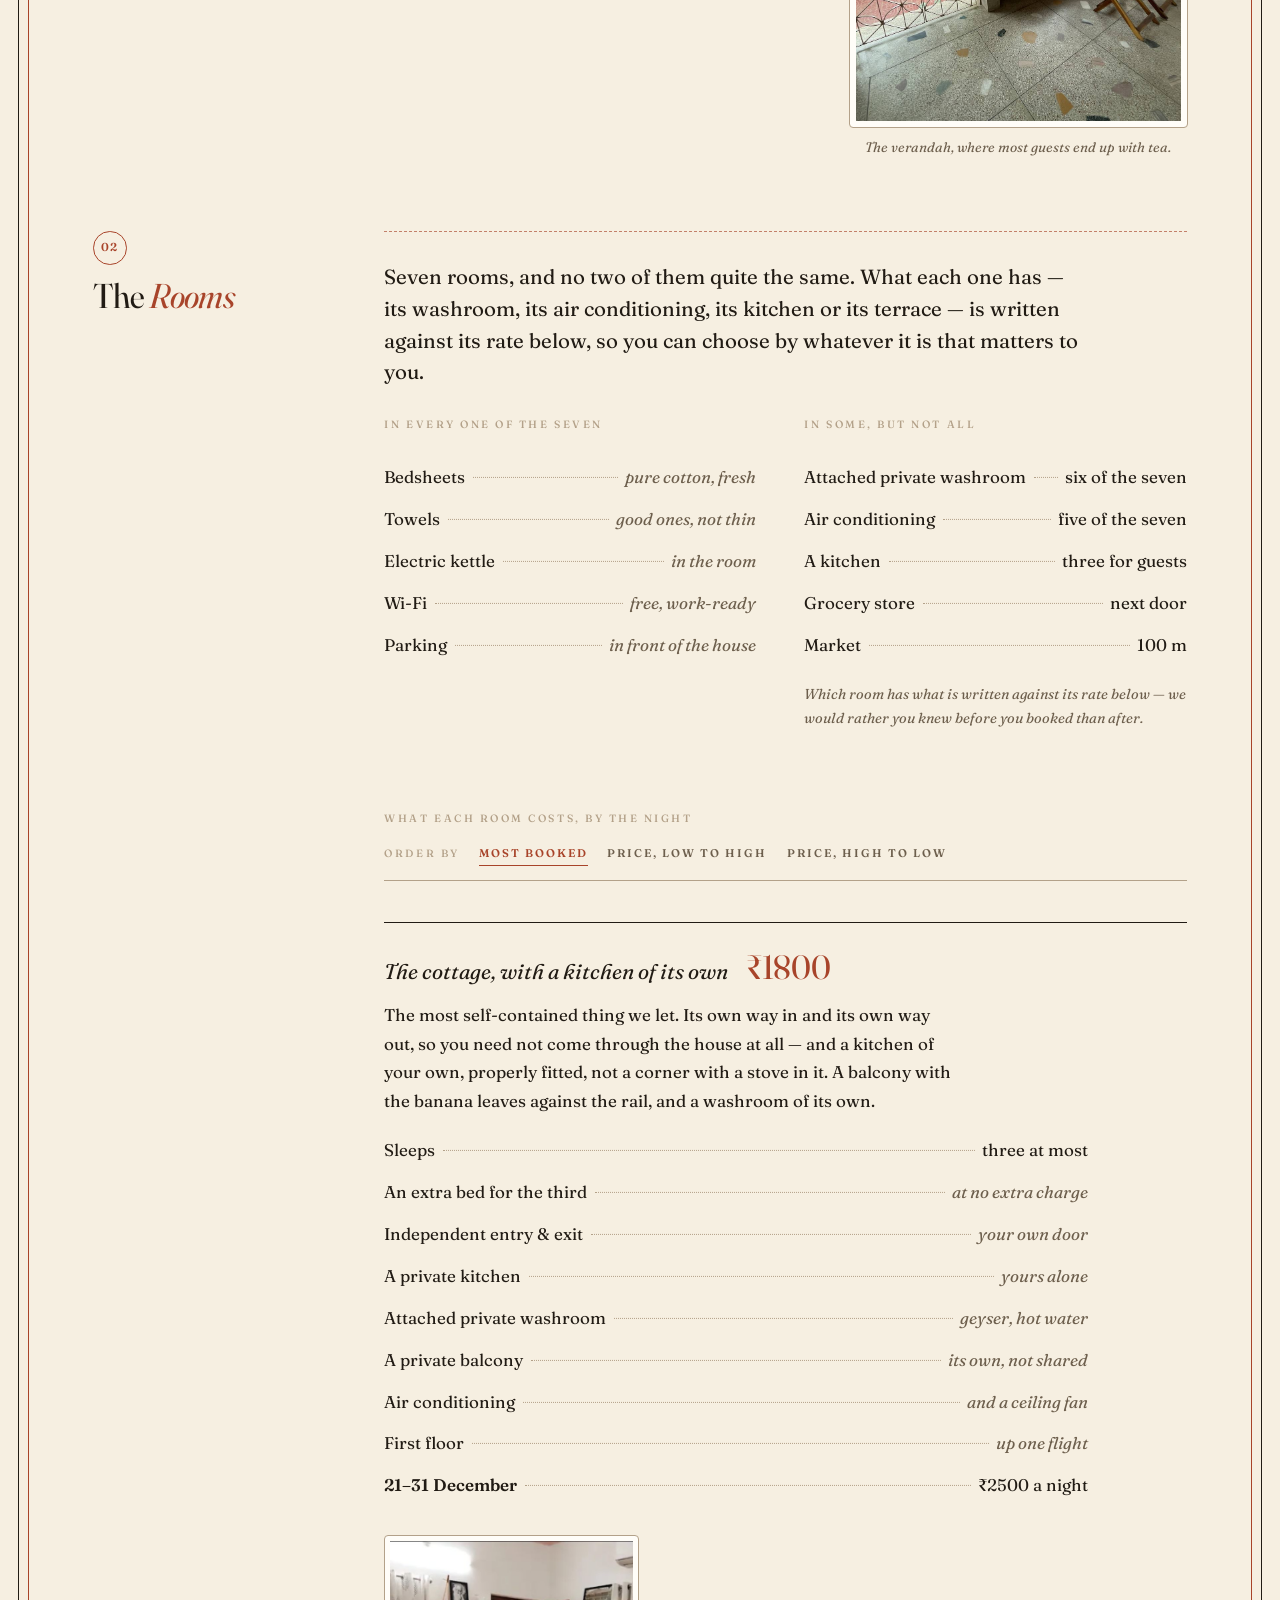
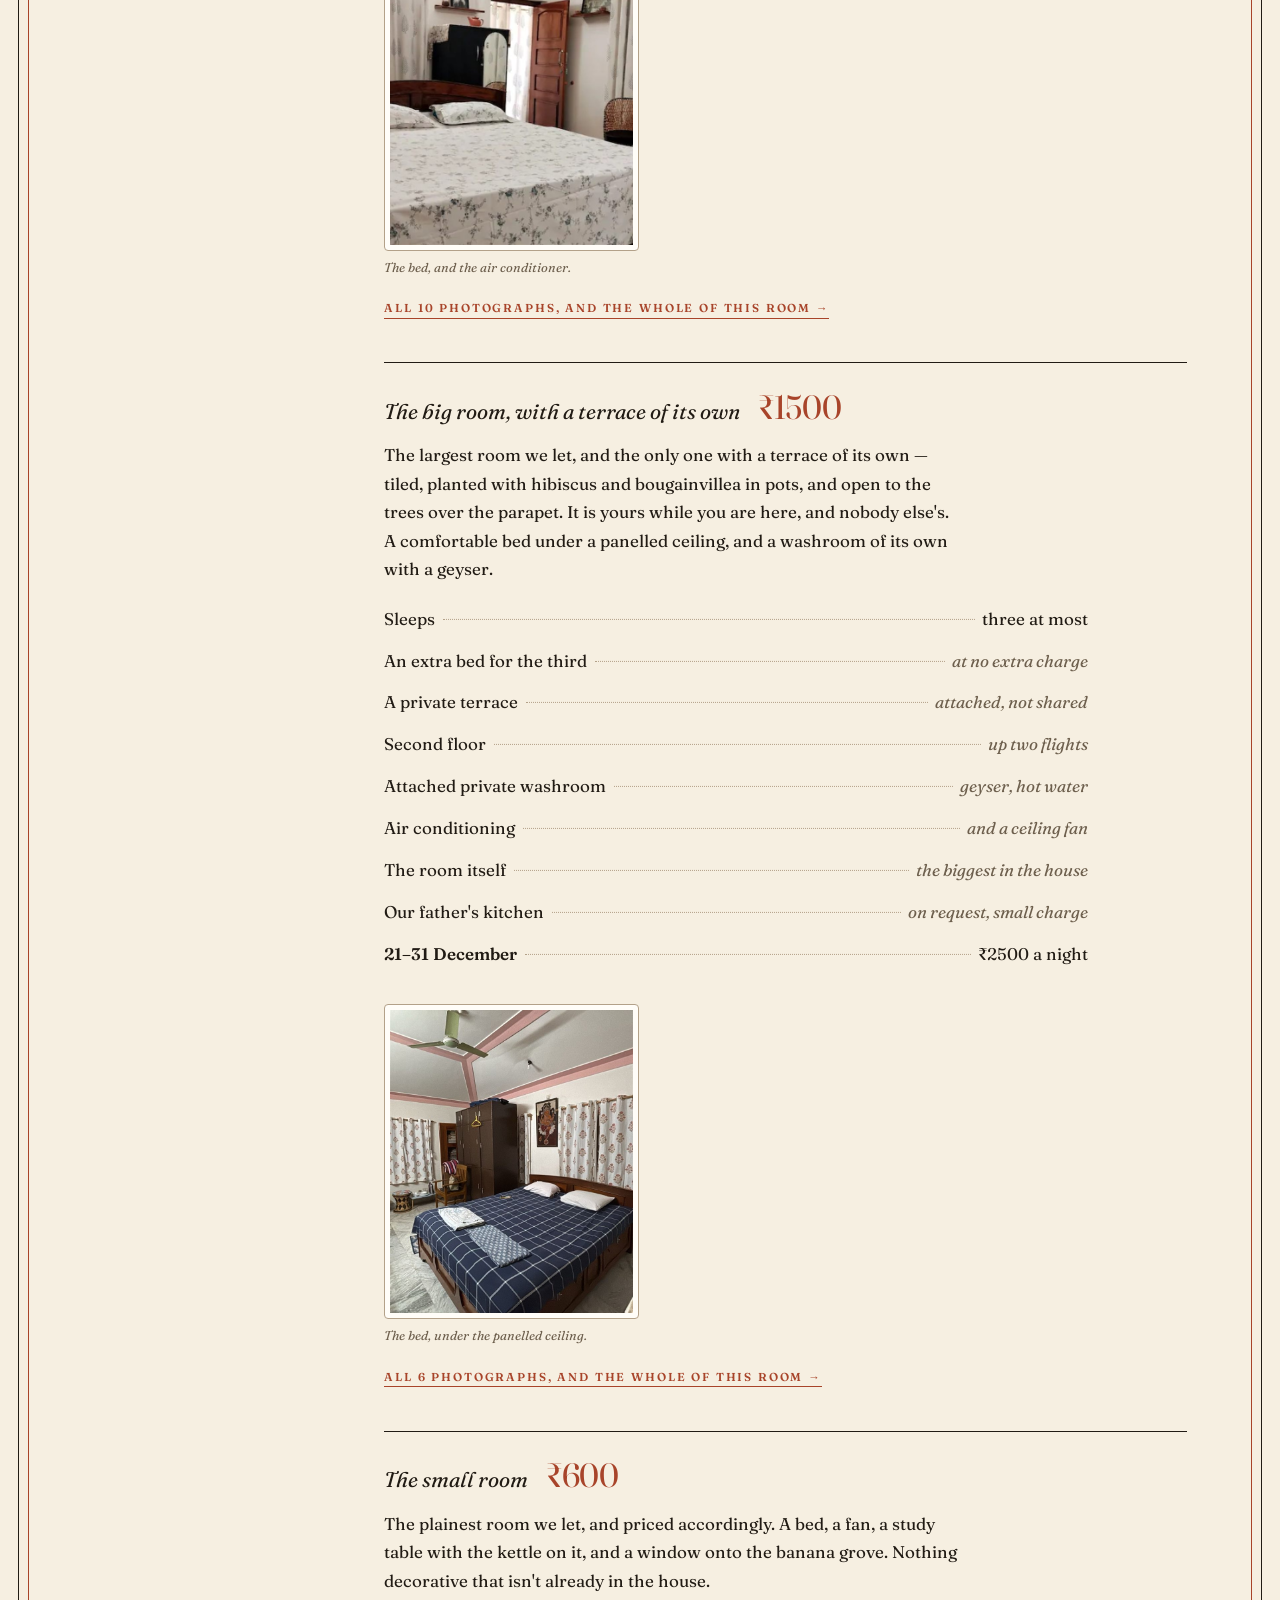
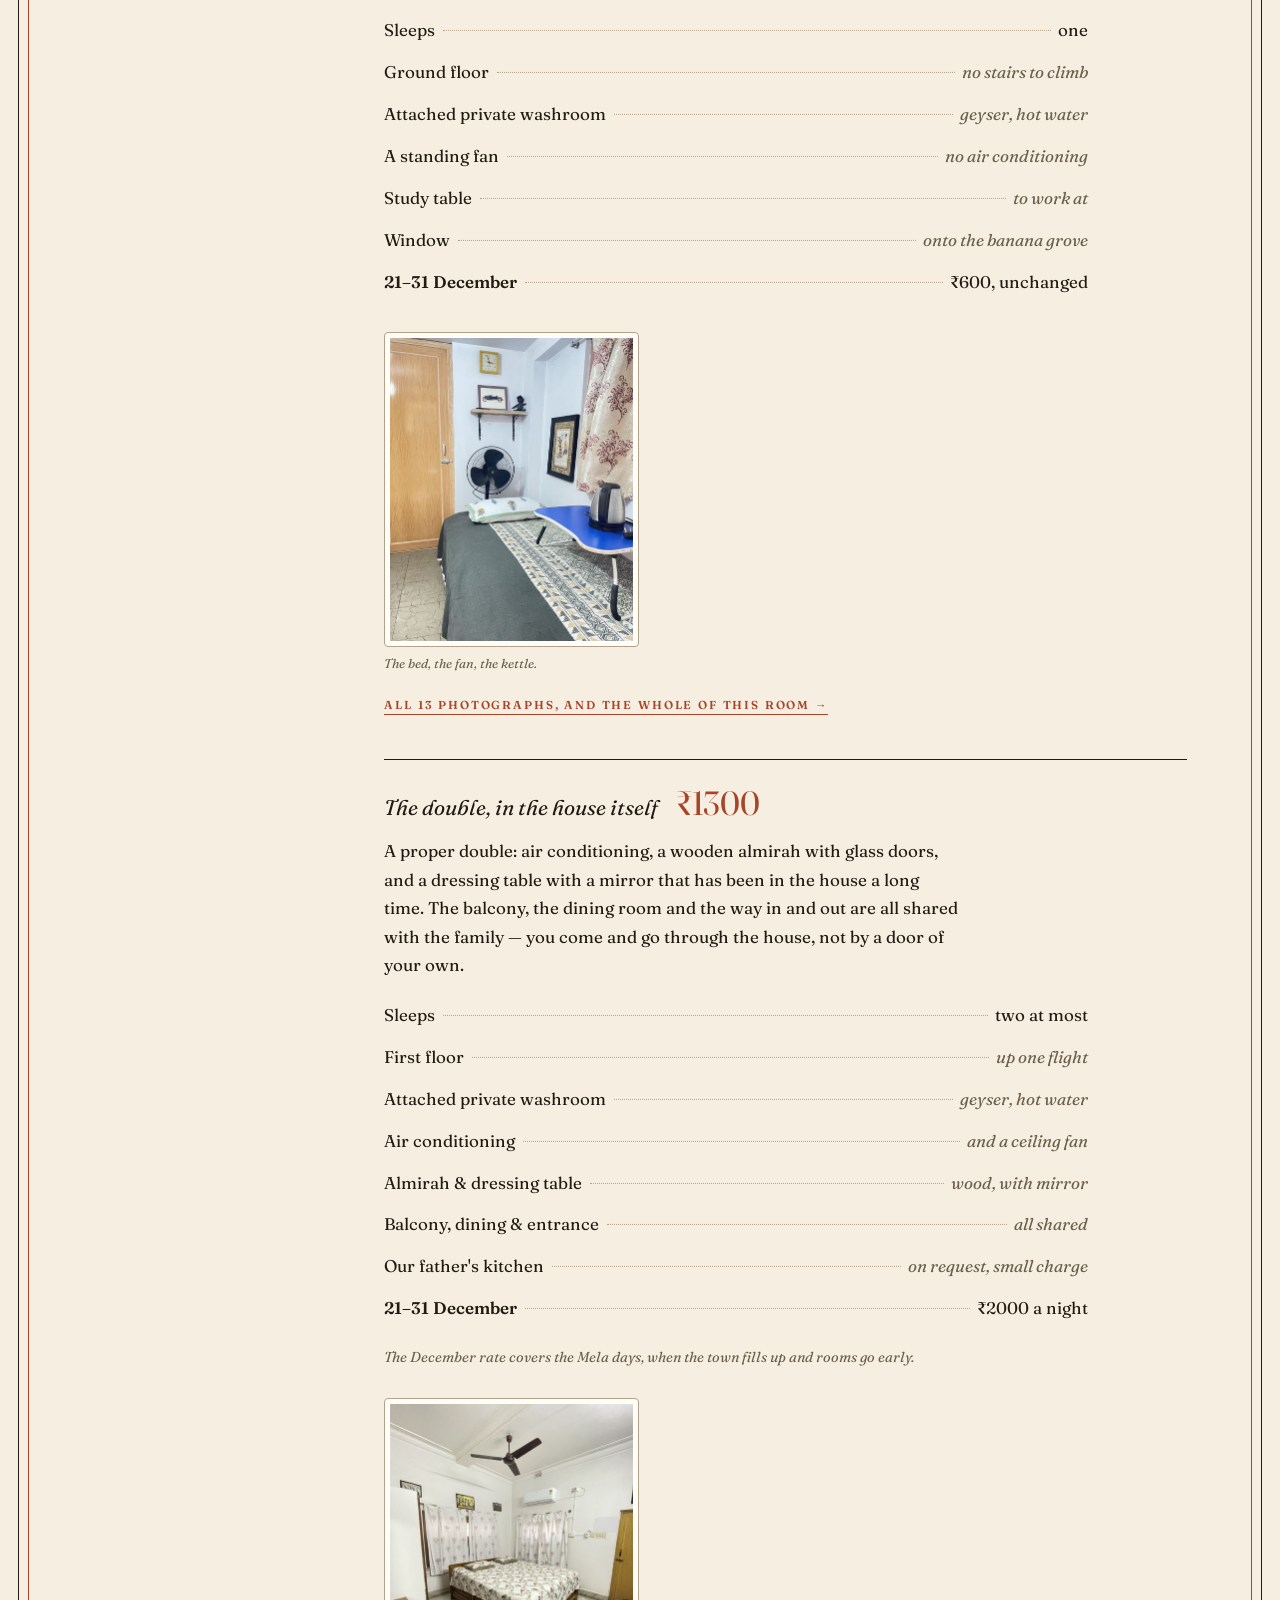
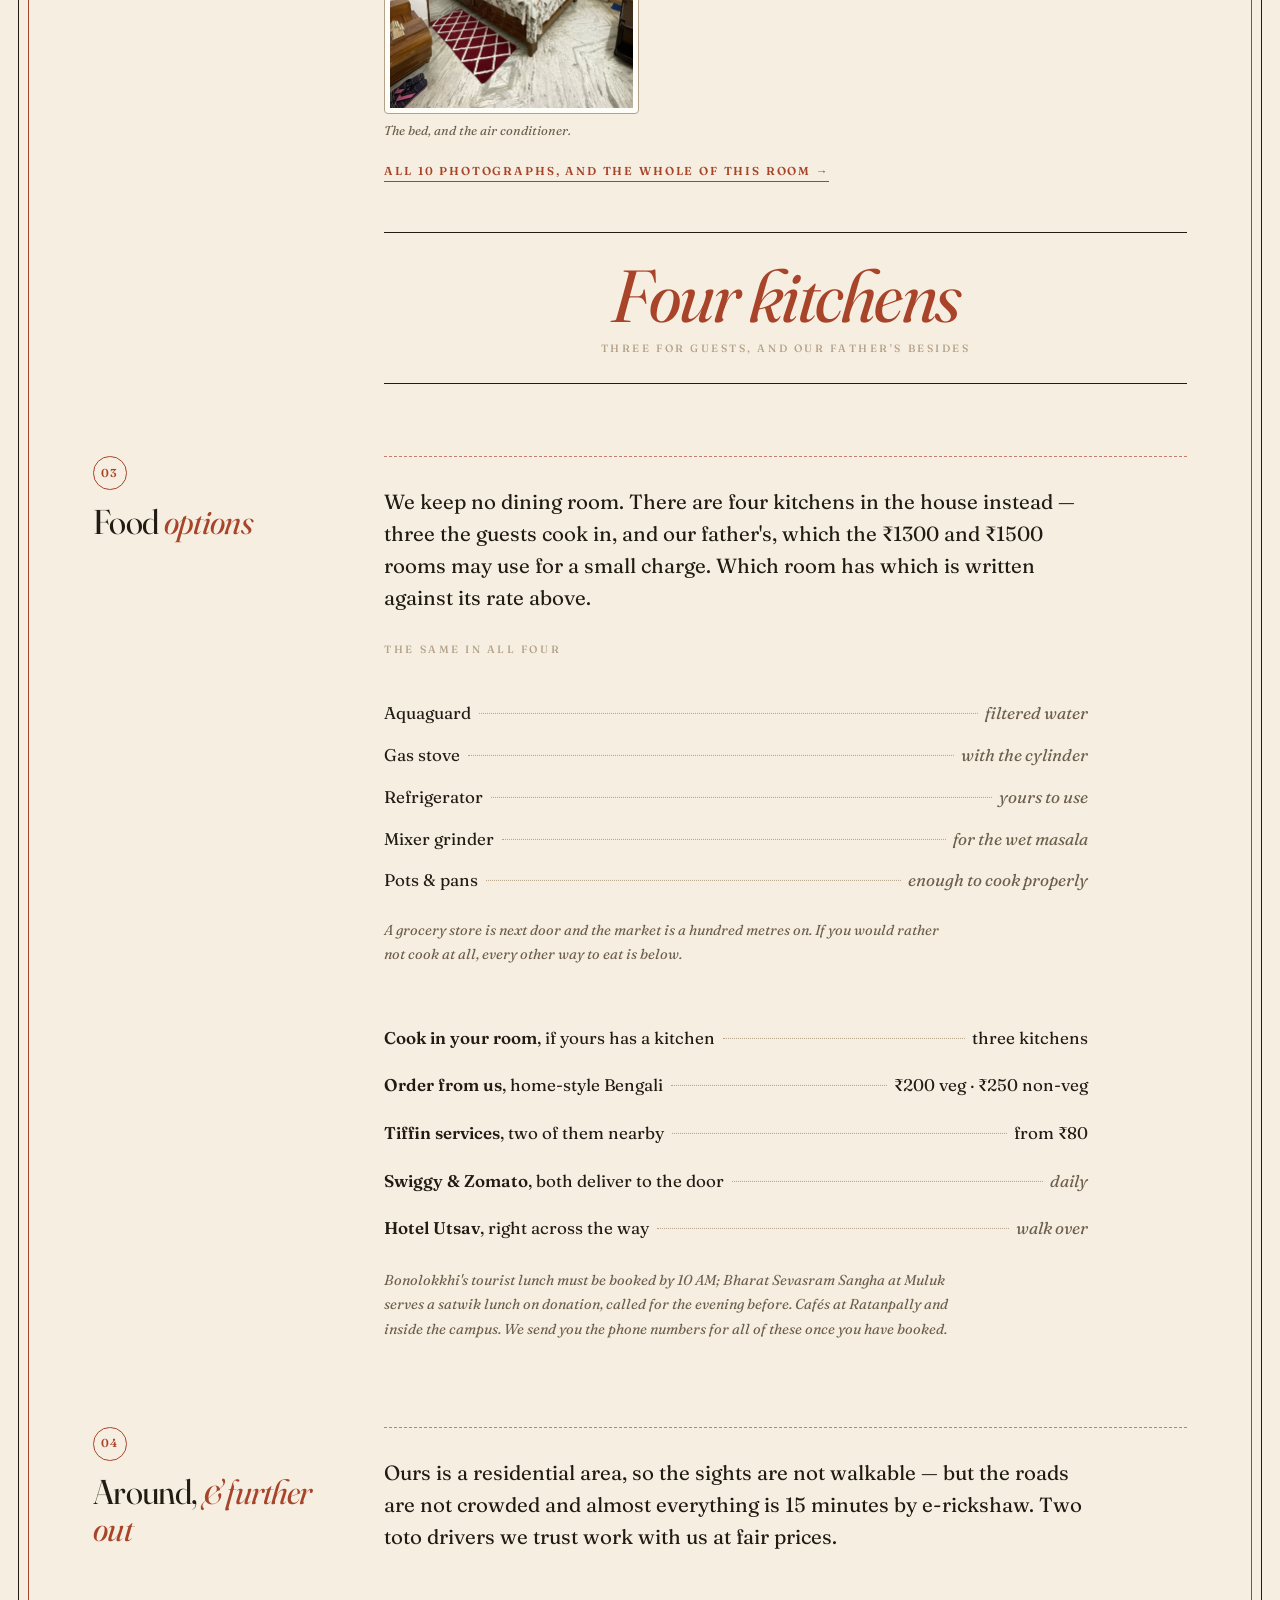
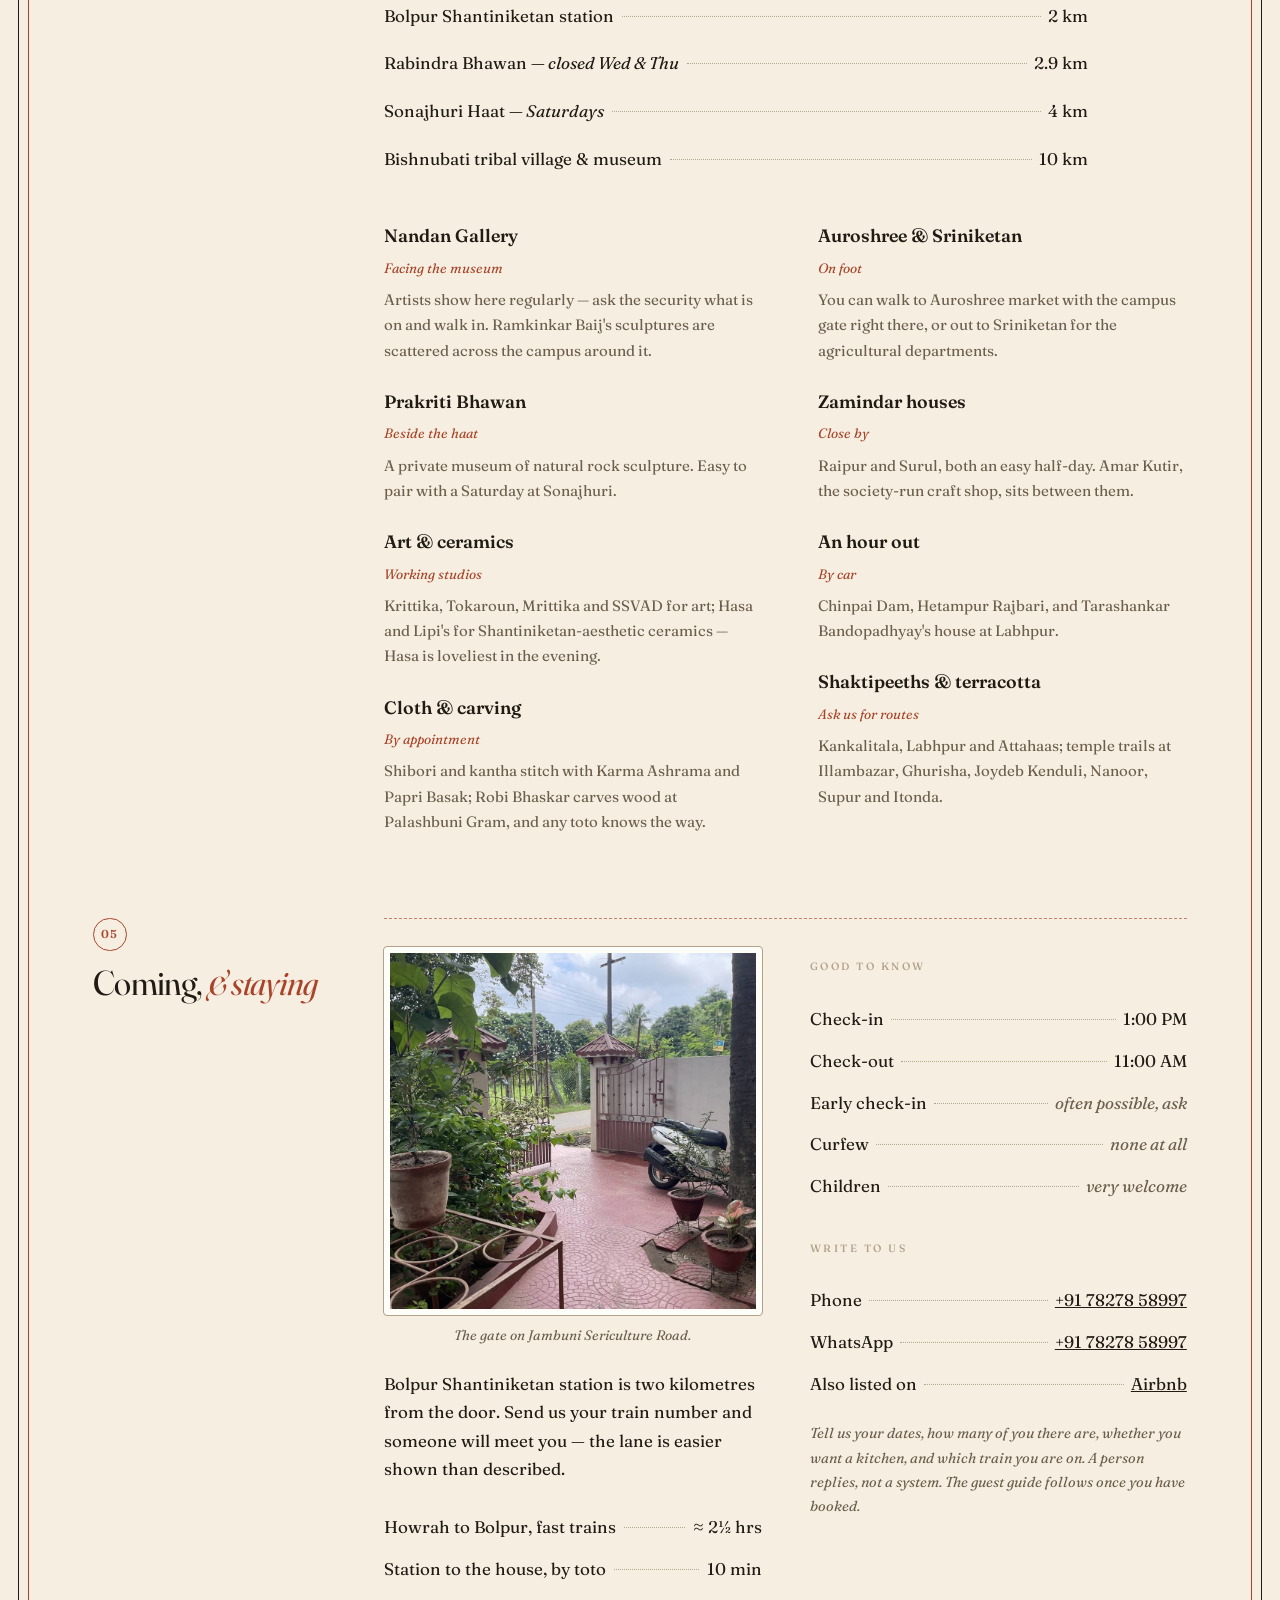
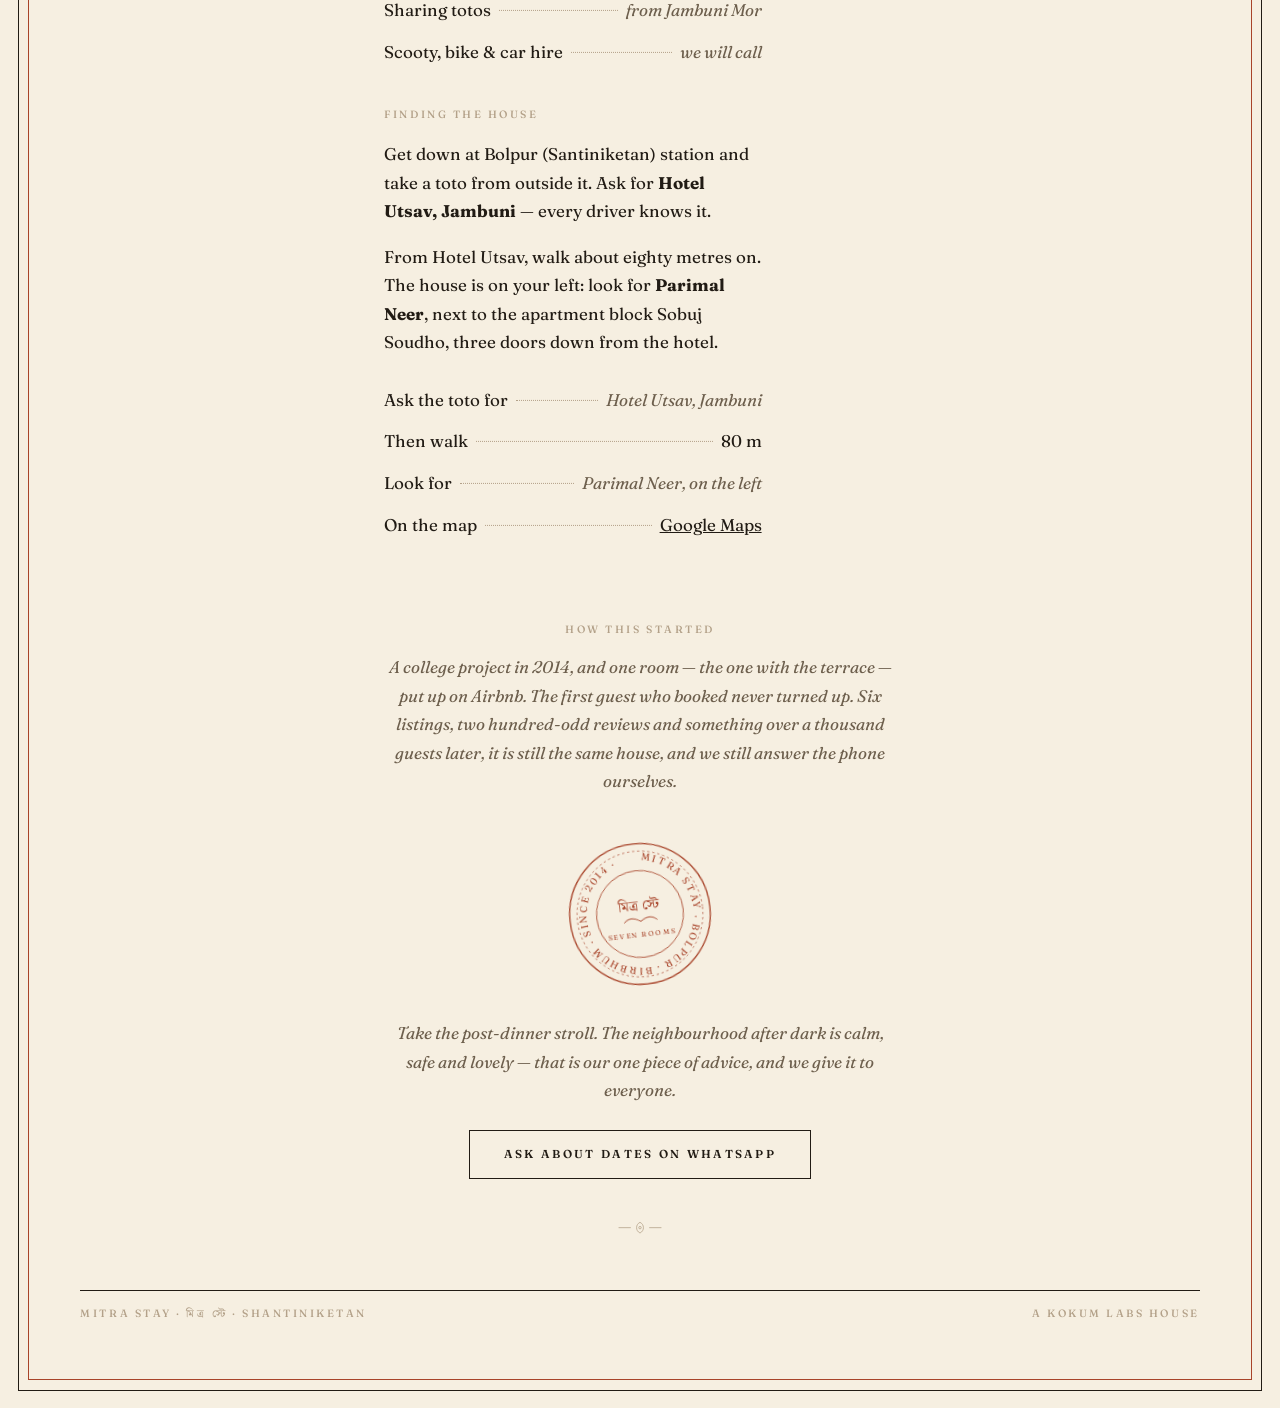
==== commit 7424ac5a: "A page of its own for each room Thirteen plates inline made the tariff unreadable. Each room now sho" ====
--- a/index.html
+++ b/index.html
@@ -9,303 +9,7 @@
 <link rel="preconnect" href="https://fonts.googleapis.com">
 <link rel="preconnect" href="https://fonts.gstatic.com" crossorigin>
 <link href="https://fonts.googleapis.com/css2?family=Fraunces:ital,opsz,wght,SOFT,WONK@0,9..144,300..700,0,1;1,9..144,300..600,20,1&family=Noto+Serif+Bengali:wght@400;600&display=swap" rel="stylesheet">
-<style>
-  :root{
-    --paper:#f6efe1;
-    --ink:#211b14;
-    --soft:#6d5f4d;
-    --faint:#b3a189;
-    --mount:#fffdf8;
-    --rust:#a8442a;
-    --indigo:#3a4a63;
-    --pad:clamp(1.1rem,4vw,3.4rem);
-  }
-  *,*::before,*::after{box-sizing:border-box}
-  html{scroll-behavior:smooth}
-  body{
-    margin:0; padding-inline:clamp(.5rem,1.6vw,1.1rem);
-    background:var(--paper); color:var(--ink);
-    font-family:"Fraunces",Georgia,serif;
-    font-variation-settings:"opsz" 14,"WONK" 1,"SOFT" 0;
-    font-weight:400; font-size:clamp(1rem,.4vw + .92rem,1.06rem); line-height:1.68;
-    -webkit-font-smoothing:antialiased;
-  }
-  img{max-width:100%; display:block}
-  a{color:inherit}
-
-  /* the printed frame, as on the receipt */
-  .sheet{
-    border:1.5px solid var(--ink);
-    margin:clamp(.5rem,1.6vw,1.1rem) auto;
-    max-width:88rem;          /* it is a sheet of paper, not a billboard */
-    padding:clamp(.35rem,.8vw,.6rem);
-  }
-  .sheet__in{border:1px solid var(--rust); padding-bottom:clamp(2rem,5vw,3.5rem)}
-
-  .bn{font-family:"Noto Serif Bengali",serif}
-  .cap{
-    font-size:.66rem; letter-spacing:.24em; text-transform:uppercase;
-    color:var(--faint); font-variation-settings:"opsz" 9; font-weight:500;
-  }
-  .rust{color:var(--rust)}
-
-  /* masthead */
-  .head{text-align:center; padding:clamp(2.4rem,6vw,4.5rem) var(--pad) clamp(1.6rem,4vw,2.4rem)}
-  .alpona{width:clamp(74px,11vw,104px); height:auto; margin:0 auto clamp(1rem,2.5vw,1.6rem)}
-  .head h1{
-    font-variation-settings:"opsz" 144,"WONK" 1,"SOFT" 0;
-    font-weight:400; font-size:clamp(2.9rem,10vw,5.6rem); line-height:.92;
-    letter-spacing:-.025em; margin:0;
-  }
-  /* p has a 36rem measure; in centred blocks it must also be centred,
-     or the box sits hard left of the heading above it */
-  .head p,.close p,.figure p{margin-left:auto; margin-right:auto}
-  .head .bnline{font-size:clamp(1rem,2.6vw,1.35rem); color:var(--rust); margin:.7rem auto 0}
-  .head .addr{font-style:italic; color:var(--soft); margin:.8rem auto 0; font-size:clamp(.95rem,1.6vw,1.05rem)}
-  .band{
-    border-top:1px solid var(--ink); border-bottom:1px solid var(--ink);
-    margin:clamp(1.4rem,3.5vw,2.2rem) var(--pad) 0;
-    padding:.65rem 0; display:flex; flex-wrap:wrap; justify-content:center; gap:.4rem 1.6rem;
-  }
-
-  /* plates */
-  .plate{margin:clamp(1.8rem,4vw,2.6rem) var(--pad) 0}
-  /* a white mount, as a photograph is mounted on card — the paper is
-     warm and the photographs are warm, so without something neutral
-     between them the picture sinks into the page */
-  .plate img{
-    width:100%; border-radius:3px;
-    border:6px solid var(--mount); outline:1px solid var(--faint);
-  }
-  .plate figcaption{font-style:italic; color:var(--soft); font-size:.86rem; margin-top:.55rem; text-align:center}
-  .plate--tall img{max-height:min(76vh,40rem); object-fit:cover; object-position:52% 42%}
-  .plate--wide{margin:clamp(1.8rem,4vw,2.6rem) 0 0}
-  .plate--wide img{width:100%; max-height:min(70vh,34rem); object-fit:cover; object-position:50% 46%}
-  .plate--wide + .gal{margin-top:clamp(1.4rem,3vw,2rem)}
-  .plate--portrait{max-width:30rem; margin-left:auto; margin-right:auto}
-  .plate--portrait + .gal{margin-top:clamp(1.6rem,3.5vw,2.4rem)}
-  .plate--half{max-width:36rem; margin-left:auto; margin-right:auto}
-  .plate--half + .gal{margin-top:clamp(1.6rem,3.5vw,2.4rem)}
-
-  .pair{display:grid; gap:clamp(1.2rem,2.5vw,1.8rem)}
-
-  /* tariff: each room as a ledger line with its rate, then its plates */
-  .tariff{margin-top:clamp(2.4rem,5vw,3.4rem)}
-  .sortbar{
-    display:flex; flex-wrap:wrap; align-items:baseline; gap:.45rem 1.2rem;
-    margin-top:.9rem; padding-bottom:.85rem; border-bottom:1px solid var(--faint);
-  }
-  .sortbtn{
-    font:inherit; font-size:.7rem; letter-spacing:.18em; text-transform:uppercase;
-    font-weight:600; font-variation-settings:"opsz" 9;
-    background:none; border:0; border-bottom:1px solid transparent;
-    padding:.15rem 0; color:var(--soft); cursor:pointer;
-  }
-  .sortbtn:hover{color:var(--ink)}
-  .sortbtn.is-on{color:var(--rust); border-bottom-color:var(--rust)}
-  .room{margin-top:clamp(1.8rem,3.5vw,2.6rem); padding-top:clamp(1.2rem,2.5vw,1.7rem); border-top:1px solid var(--ink)}
-  .room__line{
-    display:flex; align-items:baseline; gap:.55rem; margin:0; font-weight:400;
-    font-size:clamp(1.1rem,2.2vw,1.32rem); font-variation-settings:"opsz" 24,"WONK" 1;
-  }
-  .room__name{font-style:italic}
-  .room__rate{
-    white-space:nowrap; color:var(--rust); font-style:normal;
-    font-size:clamp(1.5rem,3.4vw,2.1rem); line-height:1;
-    font-variation-settings:"opsz" 96,"WONK" 1; letter-spacing:-.01em;
-  }
-  .room__note{margin:.75rem 0 0}
-  .room .led{margin-top:.9rem}
-  .gal--room{margin-top:1.2rem}
-  .shared{margin-top:clamp(2.4rem,5vw,3.4rem)}
-  .shared .note{max-width:38rem}
-
-  /* sections */
-  .sec{padding:clamp(2.6rem,6vw,4.5rem) var(--pad) 0; max-width:66rem; margin:0 auto}
-  .sec__head{display:flex; align-items:baseline; gap:.9rem; margin-bottom:1.4rem}
-  .num{
-    font-size:.72rem; letter-spacing:.14em; color:var(--rust); font-weight:600;
-    border:1px solid var(--rust); border-radius:50%; width:2.1rem; height:2.1rem;
-    display:grid; place-items:center; flex:none; font-variation-settings:"opsz" 9;
-  }
-  .sec h2{
-    font-variation-settings:"opsz" 96,"WONK" 1; font-weight:400;
-    font-size:clamp(1.7rem,4.4vw,2.7rem); line-height:1.06; letter-spacing:-.02em; margin:0;
-  }
-  .sec h2 em{font-style:italic; color:var(--rust)}
-  .dash{border:0; border-top:1px dashed var(--rust); opacity:.65; margin:0 0 1.8rem}
-  .lede{font-size:clamp(1.06rem,1.7vw,1.24rem); line-height:1.55; max-width:38rem; margin:0 0 1.1rem}
-  p{max-width:36rem}
-  .drop::first-letter{
-    float:left; font-size:3.4em; line-height:.82; padding:.06em .12em 0 0;
-    font-variation-settings:"opsz" 144; color:var(--rust);
-  }
-  .two{display:grid; gap:clamp(1.6rem,4vw,3rem); grid-template-columns:1fr}
-  @media(min-width:860px){ .two{grid-template-columns:1fr 1fr} }
-
-  /* ledger with dot leaders */
-  /* a receipt line has a short leader; across a 66rem section the dots
-     run for half a metre and stop reading as one */
-  .led{list-style:none; margin:1.4rem 0 0; padding:0; max-width:44rem}
-  .led li{display:flex; align-items:baseline; gap:.45rem; padding:.42rem 0}
-  .led .k{white-space:nowrap}
-  .led .k b{font-weight:600}
-  .led .dots{flex:1 1 auto; min-width:1.5rem; border-bottom:1.5px dotted var(--faint); transform:translateY(-.3em)}
-  .led .v{white-space:nowrap; color:var(--soft); font-style:italic; text-align:right}
-  .led .v.num-v{font-style:normal; color:var(--ink)}
-  .led--loose li{padding:.6rem 0}
-  .note{font-style:italic; color:var(--soft); font-size:.9rem; margin-top:1rem}
-
-  /* the one display figure */
-  .figure{
-    text-align:center; margin:clamp(2rem,5vw,3rem) 0 0;
-    border-top:1px solid var(--ink); border-bottom:1px solid var(--ink); padding:1.6rem 0;
-  }
-  .figure b{
-    display:block; font-style:italic; font-weight:400;
-    font-variation-settings:"opsz" 144,"SOFT" 20,"WONK" 1;
-    font-size:clamp(2.6rem,8vw,4.6rem); line-height:1; color:var(--rust); letter-spacing:-.02em;
-  }
-  .figure span{display:block; margin-top:.5rem}
-
-  /* gallery of plates */
-  .gal{display:grid; gap:clamp(.7rem,1.6vw,1.2rem); grid-template-columns:repeat(2,1fr); margin-top:1.8rem}
-  /* stays at three across on desktop: the galleries hold 9 and 6 plates,
-     both of which divide by three — four columns strands a lone photo */
-  @media(min-width:760px){ .gal{grid-template-columns:repeat(3,1fr)} }
-  .gal figure{margin:0}
-  .gal button{display:block; width:100%; padding:5px; line-height:0; border:1px solid var(--faint); border-radius:4px; background:var(--mount); cursor:zoom-in; overflow:hidden}
-  .gal img{width:100%; aspect-ratio:4/5; object-fit:cover; transition:transform .6s cubic-bezier(.2,.7,.2,1)}
-  .gal button:hover img{transform:scale(1.03)}
-  .gal figcaption{font-style:italic; color:var(--soft); font-size:.8rem; margin-top:.45rem; line-height:1.45}
-
-  .lb{position:fixed; inset:0; z-index:80; display:none; background:rgba(33,27,20,.95); padding:clamp(1rem,4vw,3rem); align-items:center; justify-content:center; flex-direction:column; gap:1rem}
-  .lb.on{display:flex}
-  .lb img{max-width:100%; max-height:82vh; object-fit:contain; border:1px solid var(--faint); border-radius:3px}
-  .lb p{color:var(--paper); font-style:italic; font-size:.88rem; margin:0; text-align:center; max-width:34rem}
-  .lb button{position:absolute; top:1rem; right:1rem; background:none; border:1px solid rgba(246,239,225,.5); color:var(--paper); font:inherit; font-size:.7rem; letter-spacing:.18em; text-transform:uppercase; padding:.5rem 1rem; cursor:pointer}
-
-  /* around: two column ledger */
-  .cols{columns:1; column-gap:clamp(2rem,5vw,4rem)}
-  @media(min-width:820px){ .cols{columns:2} }
-  .entry{break-inside:avoid; margin:0 0 1.5rem; max-width:none}
-  .entry h3{font-size:1.12rem; font-weight:600; margin:0 0 .1rem; font-variation-settings:"opsz" 24}
-  .entry .when{font-style:italic; color:var(--rust); font-size:.85rem}
-  .entry p{margin:.35rem 0 0; font-size:.94rem; color:var(--soft); max-width:none}
-
-  /* seal */
-  .close{text-align:center; padding:clamp(2.6rem,6vw,4rem) var(--pad) 0}
-  .seal{width:clamp(112px,17vw,148px); height:auto; margin:0 auto; transform:rotate(-6.5deg)}
-  .close .line{font-style:italic; color:var(--soft); margin:1.4rem auto 0; max-width:32rem}
-  .close .cap + .line{margin-top:.9rem; margin-bottom:clamp(2rem,4vw,2.8rem)}
-  .cta{
-    display:inline-block; margin-top:1.6rem; padding:.85rem 2.1rem;
-    border:1px solid var(--ink); text-decoration:none; font-size:.72rem;
-    letter-spacing:.2em; text-transform:uppercase; font-weight:600; font-variation-settings:"opsz" 9;
-  }
-  .cta:hover{background:var(--ink); color:var(--paper)}
-  .foot{
-    margin:clamp(2.4rem,5vw,3.4rem) var(--pad) 0; border-top:1px solid var(--ink);
-    padding-top:.9rem; display:flex; flex-wrap:wrap; gap:.4rem 1.4rem; justify-content:space-between;
-  }
-  .kalka{display:block; margin:clamp(2rem,4vw,2.6rem) auto 0; width:46px; height:auto}
-
-  .rise{opacity:0; transform:translateY(14px); transition:opacity .7s ease,transform .7s cubic-bezier(.2,.7,.2,1)}
-  .rise.in{opacity:1; transform:none}
-  @media(prefers-reduced-motion:reduce){
-    html{scroll-behavior:auto}
-    .rise{opacity:1; transform:none; transition:none}
-    .gal img{transition:none}
-    .gal button:hover img{transform:none}
-  }
-  a:focus-visible,button:focus-visible{outline:2px solid var(--rust); outline-offset:3px}
-
-  /* ── desktop composition ─────────────────────────────────────────
-     Phones keep every rule above; nothing here applies below 1000px.
-     This block sits last on purpose — it overrides the base layout
-     rules, so it has to come after them in the cascade.
-     The page is photograph-led, so the job is to give the pictures
-     room and stop the prose floating in a field of white. */
-  @media(min-width:1000px){
-
-    /* hero: masthead and band down the left, the house filling the right */
-    .hero{
-      display:grid; grid-template-columns:1fr 1.02fr; align-items:center;
-      column-gap:clamp(2rem,4vw,3.6rem);
-      padding:clamp(2.2rem,4.5vw,3.8rem) var(--pad) 0;
-    }
-    .hero__text{grid-column:1}
-    .hero .head{text-align:left; padding:0}
-    .hero .alpona{margin-left:0; margin-right:0}
-    .hero .head p{margin-left:0; margin-right:0}
-    .hero .band{
-      margin:clamp(1.8rem,3vw,2.6rem) 0 0;
-      justify-content:flex-start; gap:.5rem 1.5rem;
-    }
-    .hero .plate--tall{grid-column:2; max-width:none; margin:0}
-    .hero .plate--tall img{max-height:none; aspect-ratio:4/5; object-position:52% 38%}
-    .hero .plate figcaption{text-align:left}
-
-    /* sections: the number and title sit in a rail, everything else runs
-       in the wide column beside it, so the page fills instead of
-       centring a narrow measure inside a lot of empty paper */
-    .sec{
-      max-width:none; display:grid; align-items:start;
-      grid-template-columns:15rem minmax(0,1fr);
-      column-gap:clamp(2.5rem,4vw,4rem);
-      padding-inline:clamp(2rem,5vw,4.5rem);
-    }
-    /* the rail is tall and the heading is short, so left at the top it
-       strands a column of empty paper beside every long section.
-       Spanning the rows and sticking keeps the number and title beside
-       whatever you are actually reading. The extra implicit rows are
-       empty and collapse to nothing. */
-    .sec__head{
-      grid-column:1; grid-row:1/span 50; align-self:start;
-      position:sticky; top:clamp(1.5rem,5vh,3rem);
-      flex-direction:column; align-items:flex-start; gap:.85rem; margin-bottom:0;
-    }
-    .sec h2{font-size:2.15rem}
-    .sec > *:not(.sec__head){grid-column:2}
-    .lede{font-size:1.28rem; max-width:44rem}
-
-    /* photographs, given room */
-    .sheet__in > .plate{margin-inline:0}
-    .sheet__in > .plate img{max-height:min(78vh,44rem); object-fit:cover}
-    .plate--wide{margin-inline:0}
-    .plate--wide img{max-height:none; aspect-ratio:2/1}
-    /* single plates align to the column they sit in rather than
-       centring inside it, which reads as floating */
-    .sec .plate--portrait{max-width:34rem; margin-inline:0}
-    .sec .plate--half{max-width:42rem; margin-inline:0}
-    /* the two room plates share one baseline instead of stacking */
-    .pair{grid-template-columns:1fr 1.3fr; align-items:start}
-    .pair .plate{max-width:none; margin:0}
-    .pair .plate img{max-height:none; height:min(60vh,32rem); object-fit:cover}
-    /* one height for both photos in a two-up, so they share a baseline
-       instead of one dangling below the other */
-    .two .plate img{max-height:none; height:min(44vh,23rem); object-fit:cover}
-
-    /* gallery as a mosaic — the first plate anchors it at four times
-       the area of its neighbours, which gives the grid a subject */
-    .gal figure{display:flex; flex-direction:column; margin:0}
-    .gal button{flex:1 1 auto}
-    .gal--mosaic figure:first-child{grid-column:span 2; grid-row:span 2}
-    .gal--mosaic figure:first-child img{aspect-ratio:auto; height:100%}
-    /* a room's own plates read as a set, all the same size */
-    .gal--room{grid-template-columns:repeat(5,1fr)}
-    .gal--three{grid-template-columns:repeat(3,1fr)}
-    /* a full set of a room's plates: three across, not five, so each
-       one is big enough to read. Where the count leaves a remainder of
-       one over three, the first and last span two columns — that adds
-       two cells and squares the grid off, so no lone photograph is
-       stranded on the end. */
-    .gal--set{grid-template-columns:repeat(3,1fr)}
-    .gal--set img{aspect-ratio:auto; height:min(32vh,17rem)}
-    .gal--span2 figure:first-child,
-    .gal--span2 figure:last-child{grid-column:span 2}
-  }
-</style>
+<link rel="stylesheet" href="style.css">
 </head>
 <body>
 <div class="sheet"><div class="sheet__in">
@@ -426,21 +130,10 @@
           <li><span class="k">Window</span><span class="dots"></span><span class="v">onto the banana grove</span></li>
           <li><span class="k"><b>21–31 December</b></span><span class="dots"></span><span class="v num-v">₹600, unchanged</span></li>
         </ul>
-        <div class="gal gal--set gal--span2">
+        <div class="gal gal--one">
           <figure><button type="button" data-cap="The small room: a bed, a standing fan, and the study table with the kettle."><img src="img/room600-a.jpg" alt="A simple room with a green bedcover and block-print runner, a standing fan, a blue folding study table holding an electric kettle, and a framed picture on a white wall."></button><figcaption>The bed, the fan, the kettle.</figcaption></figure>
-          <figure><button type="button" data-cap="The bed made up, and the door standing open to the courtyard."><img src="img/room600-e.jpg" alt="A single bed with a green cover and block-print runner, a framed print above it, and a door open to the red-oxide courtyard beyond."></button><figcaption>The door, open to the courtyard.</figcaption></figure>
-          <figure><button type="button" data-cap="The whole room at a glance — clock, fan, prints, and the table with the kettle."><img src="img/room600-j.jpg" alt="A small white room with a wall clock, a standing fan, framed prints on the wall and a bed with a blue folding table holding a kettle."></button><figcaption>The room, at a glance.</figcaption></figure>
-          <figure><button type="button" data-cap="The standing fan, and the pattachitra on the wall above the bed."><img src="img/room600-f.jpg" alt="A standing fan beside a bed, with a framed pattachitra painting on the wall and a shelf holding a small figurine."></button><figcaption>The fan, and the pattachitra.</figcaption></figure>
-          <figure><button type="button" data-cap="The window with its wooden shutter, and the kettle on the table below."><img src="img/room600-g.jpg" alt="A window with a wooden shutter and block-print curtain, a dark framed mirror, and an electric kettle on a blue folding table."></button><figcaption>The shutter, and the kettle.</figcaption></figure>
-          <figure><button type="button" data-cap="The mirror, and the light off the curtain in the afternoon."><img src="img/room600-h.jpg" alt="A block-print curtain, a dark carved mirror on the wall and an electric kettle on a blue folding table on the bed."></button><figcaption>The mirror, and the curtain.</figcaption></figure>
-          <figure><button type="button" data-cap="Looking back from the window to the door."><img src="img/room600-i.jpg" alt="A small room looking towards a wooden door, with a standing fan, a bed and a patterned tiled floor."></button><figcaption>Back towards the door.</figcaption></figure>
-          <figure><button type="button" data-cap="The room from the doorway, with its own wooden door."><img src="img/room600-b.jpg" alt="A small room seen from the doorway: a wooden door, a standing fan and a bed with a green cover."></button><figcaption>Its own door.</figcaption></figure>
-          <figure><button type="button" data-cap="The kettle, the mirror, and the hooks the keys hang on."><img src="img/room600-c.jpg" alt="An electric kettle on a blue folding table below a dark framed mirror, with paper hangings and a row of key hooks on the wall."></button><figcaption>Keys on the hook by the mirror.</figcaption></figure>
-          <figure><button type="button" data-cap="Its own washroom — not shared, at this price or any other."><img src="img/room600-bath.jpg" alt="A washroom with checkered brown and cream wall tiles, a toilet, a hand shower and a bucket."></button><figcaption>Its own washroom.</figcaption></figure>
-          <figure><button type="button" data-cap="The window, and the banana grove behind the house."><img src="img/room600-d.jpg" alt="The view from the window: a leafy tree and red earth beyond a low garden wall."></button><figcaption>The window, and what is behind it.</figcaption></figure>
-          <figure><button type="button" data-cap="The outside stair, and somebody's bicycle underneath it."><img src="img/room600-k.jpg" alt="A red-painted iron staircase against a cream wall with a purple bicycle parked beneath it on red-oxide tiles."></button><figcaption>The stair, and the bicycle.</figcaption></figure>
-          <figure><button type="button" data-cap="The banana grove the window looks onto."><img src="img/room600-l.jpg" alt="A grove of banana plants growing close behind the house, with green fields beyond."></button><figcaption>The banana grove.</figcaption></figure>
         </div>
+        <p class="roomlink"><a href="small-room.html">All 13 photographs, and the whole of this room &rarr;</a></p>
       </article>
 
       <article class="room" data-rate="1300" data-rank="4">
@@ -461,25 +154,10 @@
           <li><span class="k"><b>21–31 December</b></span><span class="dots"></span><span class="v num-v">₹2000 a night</span></li>
         </ul>
         <p class="note">The December rate covers the Mela days, when the town fills up and rooms go early.</p>
-        <div class="gal gal--set gal--span2">
+        <div class="gal gal--one">
           <figure><button type="button" data-cap="The double bed, with the air conditioner above and light from two windows."><img src="img/room1300-a.jpg" alt="A bedroom with a wooden double bed under a bird-print cover, an air conditioner on the wall, curtained windows and a red patterned rug."></button><figcaption>The bed, and the air conditioner.</figcaption></figure>
-          <figure><button type="button" data-cap="The dressing table and the mirror, with the red rug down the side of the bed."><img src="img/room1300-e.jpg" alt="A bedroom with a bird-print bedcover, a wooden dressing table with a tall mirror, and a red diamond-patterned rug on the floor."></button><figcaption>The rug, down the side of the bed.</figcaption></figure>
-          <figure><button type="button" data-cap="The almirah with its glass doors, and the dressing mirror beside it."><img src="img/room1300-b.jpg" alt="A bedroom with a tall wooden almirah with glass doors, a dressing mirror, a clothes hanger on the wall and a bird-print bedcover."></button><figcaption>The almirah, and the long mirror.</figcaption></figure>
-          <figure><button type="button" data-cap="The dressing table, and the cabinet of things nobody has moved in years."><img src="img/room1300-c.jpg" alt="A wooden dressing table with a tall mirror beside a glass-fronted wooden cabinet holding household objects."></button><figcaption>The dressing table.</figcaption></figure>
-          <figure><button type="button" data-cap="Its own washroom, with a geyser over the shower."><img src="img/room1300-bath.jpg" alt="A washroom with patterned wall tiles, a toilet, a wall-mounted basin and a blue bucket."></button><figcaption>Its own washroom.</figcaption></figure>
-          <figure><button type="button" data-cap="The basin, the shelf, and the light through the grille."><img src="img/room1300-bath2.jpg" alt="A washroom with patterned wall tiles, a wall-mounted basin, a shelf of toiletries, a health faucet and a blue bucket on a tiled floor."></button><figcaption>The basin, and the shelf.</figcaption></figure>
-          <figure><button type="button" data-cap="The wardrobe side of the room, and the door through."><img src="img/room1300-d.jpg" alt="A bedroom with a bird-print bedcover, a wooden wardrobe, a small stool and a doorway leading out."></button><figcaption>The wardrobe side.</figcaption></figure>
         </div>
-
-        <div class="shared">
-          <p class="cap">What this room shares, and with whom</p>
-          <p class="note">The sitting room, the dining room and the balcony belong to this room and to our father, who lives in the house. No other guest has the run of them. So it is a house you are staying in rather than a floor of one — quiet, and shared with one person, not with everybody.</p>
-          <div class="gal gal--three">
-            <figure><button type="button" data-cap="The sitting room, with the cane sofas and the television."><img src="img/shared-living.jpg" alt="A long sitting room with cane sofas, a television on a stand, a low table and framed pictures on the walls."></button><figcaption>The sitting room.</figcaption></figure>
-            <figure><button type="button" data-cap="The dining room, through the doorway."><img src="img/shared-dining.jpg" alt="A dining table with chairs seen through a doorway, with a refrigerator and a washing machine against the far wall."></button><figcaption>The dining room.</figcaption></figure>
-            <figure><button type="button" data-cap="The curved balcony, with the pots and the trees beyond."><img src="img/shared-balcony.jpg" alt="A curved balcony with a polished marble floor, two potted plants on stands, and green trees filling the view beyond the railing."></button><figcaption>The balcony.</figcaption></figure>
-          </div>
-        </div>
+        <p class="roomlink"><a href="double.html">All 10 photographs, and the whole of this room &rarr;</a></p>
       </article>
 
       <article class="room" data-rate="1500" data-rank="2">
@@ -500,14 +178,10 @@
           <li><span class="k">Our father's kitchen</span><span class="dots"></span><span class="v">on request, small charge</span></li>
           <li><span class="k"><b>21–31 December</b></span><span class="dots"></span><span class="v num-v">₹2500 a night</span></li>
         </ul>
-        <div class="gal gal--set">
+        <div class="gal gal--one">
           <figure><button type="button" data-cap="The room under its panelled ceiling, with the almirah and the block-print curtains."><img src="img/room1500-a.jpg" alt="A large bedroom with a pink-panelled ceiling, a green ceiling fan, a blue checked bedspread on a wooden bed, a tall almirah and block-print curtains."></button><figcaption>The bed, under the panelled ceiling.</figcaption></figure>
-          <figure><button type="button" data-cap="Its own washroom, with the geyser on the wall."><img src="img/room1500-bath.jpg" alt="A washroom with patterned wall tiles, a geyser mounted on the wall, a toilet, a mirrored cabinet and buckets."></button><figcaption>Its own washroom, and the geyser.</figcaption></figure>
-          <figure><button type="button" data-cap="The door from the room straight out onto the terrace."><img src="img/room1500-roof-b.jpg" alt="A wooden door and window opening onto a tiled roof terrace with potted plants in terracotta pots."></button><figcaption>The door straight out onto it.</figcaption></figure>
-          <figure><button type="button" data-cap="The terrace, tiled and planted — hibiscus, bougainvillea and a lemon in pots, with the trees over the parapet."><img src="img/room1500-roof-a.jpg" alt="A tiled roof terrace with potted hibiscus, bougainvillea and shrubs along a white parapet wall, with green trees beyond."></button><figcaption>The terrace, and what grows on it.</figcaption></figure>
-          <figure><button type="button" data-cap="Along the terrace, with the pots in a row against the parapet."><img src="img/room1500-roof-d.jpg" alt="A tiled roof terrace with a row of potted shrubs and flowers along a white parapet wall and trees beyond."></button><figcaption>The pots, in a row.</figcaption></figure>
-          <figure><button type="button" data-cap="The hibiscus, which flowers most of the year here."><img src="img/room1500-roof-c.jpg" alt="A hibiscus in a terracotta pot in yellow flower on a patterned tiled terrace."></button><figcaption>The hibiscus, in flower.</figcaption></figure>
         </div>
+        <p class="roomlink"><a href="terrace-room.html">All 6 photographs, and the whole of this room &rarr;</a></p>
       </article>
 
       <article class="room" data-rate="1800" data-rank="1">
@@ -528,18 +202,10 @@
           <li><span class="k">First floor</span><span class="dots"></span><span class="v">up one flight</span></li>
           <li><span class="k"><b>21–31 December</b></span><span class="dots"></span><span class="v num-v">₹2500 a night</span></li>
         </ul>
-        <div class="gal gal--set gal--span2">
+        <div class="gal gal--one">
           <figure><button type="button" data-cap="The bed, the television, and the air conditioner above the curtain rail."><img src="img/cottage-a.jpg" alt="A bedroom with a double bed under a floral cover, a television on a wooden cabinet, block-print curtains and an air conditioner high on the wall."></button><figcaption>The bed, and the air conditioner.</figcaption></figure>
-          <figure><button type="button" data-cap="The kitchen: gas on green marble, the sink, and the window onto the banana leaves."><img src="img/cottage-kitchen.jpg" alt="A kitchen counter of green marble with a gas stove, a stainless sink and a window looking onto banana leaves."></button><figcaption>Gas, sink, and the window.</figcaption></figure>
-          <figure><button type="button" data-cap="The water dispenser, and the pots stacked in the shelf below."><img src="img/cottage-kitchen2.jpg" alt="A kitchen corner with a blue water dispenser on a counter, pots and pans stacked on the shelf below, beside an open wooden door."></button><figcaption>Filtered water, and the pots.</figcaption></figure>
-          <figure><button type="button" data-cap="Plates, mugs, jars and a chopping board — set out before you arrive."><img src="img/cottage-kitchen3.jpg" alt="A kitchen counter with plates, blue mugs on a tray, storage jars, cutlery and an orange chopping board."></button><figcaption>Set out before you arrive.</figcaption></figure>
-          <figure><button type="button" data-cap="Somewhere to sit down and eat what you have cooked, with the Bankura horses looking on."><img src="img/cottage-dining.jpg" alt="A glass-topped wooden dining table with carved chairs and Bankura terracotta horses as a centrepiece."></button><figcaption>And somewhere to eat it.</figcaption></figure>
-          <figure><button type="button" data-cap="The balcony, with the pots along the rail and the green beyond."><img src="img/cottage-balcony.jpg" alt="A balcony with a marble floor, an iron railing, potted plants along it and green trees beyond."></button><figcaption>Its own balcony.</figcaption></figure>
-          <figure><button type="button" data-cap="The balcony from inside, through the curtain, with the banana leaves against the rail."><img src="img/cottage-balcony2.jpg" alt="A balcony seen from inside through a white curtain, with banana leaves beyond the railing and a red-oxide floor."></button><figcaption>Through the curtain.</figcaption></figure>
-          <figure><button type="button" data-cap="Along the balcony, and out to the trees."><img src="img/cottage-balcony3.jpg" alt="A long balcony with a railing, potted plants and green trees filling the view beyond."></button><figcaption>Along, and out to the trees.</figcaption></figure>
-          <figure><button type="button" data-cap="Its own washroom, with the health faucet and the geyser."><img src="img/cottage-bath.jpg" alt="A washroom with beige tiled walls, a toilet, a health faucet, a shower and a blue bucket."></button><figcaption>Its own washroom.</figcaption></figure>
-          <figure><button type="button" data-cap="Chappals off at the door, as in any Bengali house."><img src="img/cottage-chappals.jpg" alt="A dark red wooden shoe rack against a white wall holding two pairs of rubber slippers."></button><figcaption>Chappals off at the door.</figcaption></figure>
         </div>
+        <p class="roomlink"><a href="cottage.html">All 10 photographs, and the whole of this room &rarr;</a></p>
       </article>
     </div>
 
@@ -706,59 +372,6 @@
   <p id="lbcap"></p>
 </div>
 
-<script>
-(function(){
-  var els=document.querySelectorAll('.sec, .plate, .close');
-  if(!('IntersectionObserver' in window)||window.matchMedia('(prefers-reduced-motion: reduce)').matches){return;}
-  els.forEach(function(el){el.classList.add('rise');});
-  var io=new IntersectionObserver(function(en){
-    en.forEach(function(e){ if(e.isIntersecting){ e.target.classList.add('in'); io.unobserve(e.target);} });
-  },{rootMargin:'0px 0px -8% 0px',threshold:.05});
-  els.forEach(function(el){io.observe(el);});
-})();
-(function(){
-  var bar=document.querySelector('.sortbar'), tariff=document.querySelector('.tariff');
-  if(!bar||!tariff){return;}
-  var rooms=[].slice.call(tariff.querySelectorAll('.room'));
-  if(rooms.length<2){ bar.style.display='none'; return; }
-  function apply(mode){
-    var sorted=rooms.slice().sort(function(a,b){
-      if(mode==='rank'){ return (+a.getAttribute('data-rank'))-(+b.getAttribute('data-rank')); }
-      var x=+a.getAttribute('data-rate'), y=+b.getAttribute('data-rate');
-      return mode==='desc' ? y-x : x-y;
-    });
-    sorted.forEach(function(r){ tariff.appendChild(r); });
-    [].slice.call(bar.querySelectorAll('.sortbtn')).forEach(function(b){
-      var on = b.getAttribute('data-sort')===mode;
-      b.classList.toggle('is-on',on);
-      b.setAttribute('aria-pressed',on?'true':'false');
-    });
-  }
-  bar.addEventListener('click',function(e){
-    var b=e.target;
-    while(b&&b!==bar&&!b.getAttribute('data-sort')){ b=b.parentNode; }
-    if(b&&b!==bar){ apply(b.getAttribute('data-sort')); }
-  });
-  /* the markup is in price order so it reads sensibly without script;
-     most booked is what we want people to see, so apply it on load */
-  apply('rank');
-})();
-(function(){
-  var lb=document.getElementById('lb'),img=document.getElementById('lbimg'),
-      cap=document.getElementById('lbcap'),close=document.getElementById('lbclose'),last=null;
-  function open(btn){
-    last=btn;
-    var src=btn.querySelector('img');
-    img.src=src.src; img.alt=src.alt;
-    cap.textContent=btn.dataset.cap||'';
-    lb.classList.add('on'); close.focus(); document.body.style.overflow='hidden';
-  }
-  function shut(){ lb.classList.remove('on'); img.src=''; document.body.style.overflow=''; if(last){last.focus(); last=null;} }
-  document.querySelectorAll('.gal button').forEach(function(b){ b.addEventListener('click',function(){open(b);}); });
-  close.addEventListener('click',shut);
-  lb.addEventListener('click',function(e){ if(e.target===lb||e.target===img||e.target===cap){shut();} });
-  document.addEventListener('keydown',function(e){ if(e.key==='Escape'&&lb.classList.contains('on')){shut();} });
-})();
-</script>
+<script src="site.js"></script>
 </body>
 </html>
--- a/style.css
+++ b/style.css
@@ -0,0 +1,330 @@
+  :root{
+    --paper:#f6efe1;
+    --ink:#211b14;
+    --soft:#6d5f4d;
+    --faint:#b3a189;
+    --mount:#fffdf8;
+    --rust:#a8442a;
+    --indigo:#3a4a63;
+    --pad:clamp(1.1rem,4vw,3.4rem);
+  }
+  *,*::before,*::after{box-sizing:border-box}
+  html{scroll-behavior:smooth}
+  body{
+    margin:0; padding-inline:clamp(.5rem,1.6vw,1.1rem);
+    background:var(--paper); color:var(--ink);
+    font-family:"Fraunces",Georgia,serif;
+    font-variation-settings:"opsz" 14,"WONK" 1,"SOFT" 0;
+    font-weight:400; font-size:clamp(1rem,.4vw + .92rem,1.06rem); line-height:1.68;
+    -webkit-font-smoothing:antialiased;
+  }
+  img{max-width:100%; display:block}
+  a{color:inherit}
+
+  /* the printed frame, as on the receipt */
+  .sheet{
+    border:1.5px solid var(--ink);
+    margin:clamp(.5rem,1.6vw,1.1rem) auto;
+    max-width:88rem;          /* it is a sheet of paper, not a billboard */
+    padding:clamp(.35rem,.8vw,.6rem);
+  }
+  .sheet__in{border:1px solid var(--rust); padding-bottom:clamp(2rem,5vw,3.5rem)}
+
+  .bn{font-family:"Noto Serif Bengali",serif}
+  .cap{
+    font-size:.66rem; letter-spacing:.24em; text-transform:uppercase;
+    color:var(--faint); font-variation-settings:"opsz" 9; font-weight:500;
+  }
+  .rust{color:var(--rust)}
+
+  /* masthead */
+  .head{text-align:center; padding:clamp(2.4rem,6vw,4.5rem) var(--pad) clamp(1.6rem,4vw,2.4rem)}
+  .alpona{width:clamp(74px,11vw,104px); height:auto; margin:0 auto clamp(1rem,2.5vw,1.6rem)}
+  .head h1{
+    font-variation-settings:"opsz" 144,"WONK" 1,"SOFT" 0;
+    font-weight:400; font-size:clamp(2.9rem,10vw,5.6rem); line-height:.92;
+    letter-spacing:-.025em; margin:0;
+  }
+  /* p has a 36rem measure; in centred blocks it must also be centred,
+     or the box sits hard left of the heading above it */
+  .head p,.close p,.figure p{margin-left:auto; margin-right:auto}
+  .head .bnline{font-size:clamp(1rem,2.6vw,1.35rem); color:var(--rust); margin:.7rem auto 0}
+  .head .addr{font-style:italic; color:var(--soft); margin:.8rem auto 0; font-size:clamp(.95rem,1.6vw,1.05rem)}
+  .band{
+    border-top:1px solid var(--ink); border-bottom:1px solid var(--ink);
+    margin:clamp(1.4rem,3.5vw,2.2rem) var(--pad) 0;
+    padding:.65rem 0; display:flex; flex-wrap:wrap; justify-content:center; gap:.4rem 1.6rem;
+  }
+
+  /* plates */
+  .plate{margin:clamp(1.8rem,4vw,2.6rem) var(--pad) 0}
+  /* a white mount, as a photograph is mounted on card — the paper is
+     warm and the photographs are warm, so without something neutral
+     between them the picture sinks into the page */
+  .plate img{
+    width:100%; border-radius:3px;
+    border:6px solid var(--mount); outline:1px solid var(--faint);
+  }
+  .plate figcaption{font-style:italic; color:var(--soft); font-size:.86rem; margin-top:.55rem; text-align:center}
+  .plate--tall img{max-height:min(76vh,40rem); object-fit:cover; object-position:52% 42%}
+  .plate--wide{margin:clamp(1.8rem,4vw,2.6rem) 0 0}
+  .plate--wide img{width:100%; max-height:min(70vh,34rem); object-fit:cover; object-position:50% 46%}
+  .plate--wide + .gal{margin-top:clamp(1.4rem,3vw,2rem)}
+  .plate--portrait{max-width:30rem; margin-left:auto; margin-right:auto}
+  .plate--portrait + .gal{margin-top:clamp(1.6rem,3.5vw,2.4rem)}
+  .plate--half{max-width:36rem; margin-left:auto; margin-right:auto}
+  .plate--half + .gal{margin-top:clamp(1.6rem,3.5vw,2.4rem)}
+
+  .pair{display:grid; gap:clamp(1.2rem,2.5vw,1.8rem)}
+
+  /* tariff: each room as a ledger line with its rate, then its plates */
+  .tariff{margin-top:clamp(2.4rem,5vw,3.4rem)}
+  /* one plate on the index, the rest on the room's own page */
+  .gal--one{grid-template-columns:minmax(0,26rem)}
+  .roomlink{margin:1rem 0 0; max-width:none}
+  .roomlink a{
+    font-size:.72rem; letter-spacing:.16em; text-transform:uppercase; font-weight:600;
+    font-variation-settings:"opsz" 9; color:var(--rust);
+    text-decoration:none; border-bottom:1px solid var(--rust); padding-bottom:.15rem;
+  }
+  .roomlink a:hover{color:var(--ink); border-bottom-color:var(--ink)}
+
+  /* room pages */
+  .roomtop{padding:clamp(2rem,5vw,3.4rem) var(--pad) 0}
+  .backlink{
+    display:inline-block; font-size:.7rem; letter-spacing:.18em; text-transform:uppercase;
+    font-weight:600; font-variation-settings:"opsz" 9; color:var(--soft); text-decoration:none;
+  }
+  .backlink:hover{color:var(--rust)}
+  .roomtop__name{
+    font-variation-settings:"opsz" 96,"WONK" 1; font-weight:400; font-style:italic;
+    font-size:clamp(1.9rem,5vw,3rem); line-height:1.04; letter-spacing:-.02em;
+    margin:.9rem 0 0; max-width:24ch;
+  }
+  .roomtop__rate{
+    color:var(--rust); font-size:clamp(1.7rem,4vw,2.4rem); line-height:1;
+    font-variation-settings:"opsz" 96,"WONK" 1; margin:.6rem 0 0;
+  }
+  .roomtop__rate .cap{color:var(--faint); margin-left:.4rem}
+  .backfoot{margin-top:1.8rem}
+  .backfoot a{font-size:.75rem; color:var(--soft)}
+
+  .sortbar{
+    display:flex; flex-wrap:wrap; align-items:baseline; gap:.45rem 1.2rem;
+    margin-top:.9rem; padding-bottom:.85rem; border-bottom:1px solid var(--faint);
+  }
+  .sortbtn{
+    font:inherit; font-size:.7rem; letter-spacing:.18em; text-transform:uppercase;
+    font-weight:600; font-variation-settings:"opsz" 9;
+    background:none; border:0; border-bottom:1px solid transparent;
+    padding:.15rem 0; color:var(--soft); cursor:pointer;
+  }
+  .sortbtn:hover{color:var(--ink)}
+  .sortbtn.is-on{color:var(--rust); border-bottom-color:var(--rust)}
+  .room{margin-top:clamp(1.8rem,3.5vw,2.6rem); padding-top:clamp(1.2rem,2.5vw,1.7rem); border-top:1px solid var(--ink)}
+  .room__line{
+    display:flex; align-items:baseline; gap:.55rem; margin:0; font-weight:400;
+    font-size:clamp(1.1rem,2.2vw,1.32rem); font-variation-settings:"opsz" 24,"WONK" 1;
+  }
+  .room__name{font-style:italic}
+  .room__rate{
+    white-space:nowrap; color:var(--rust); font-style:normal;
+    font-size:clamp(1.5rem,3.4vw,2.1rem); line-height:1;
+    font-variation-settings:"opsz" 96,"WONK" 1; letter-spacing:-.01em;
+  }
+  .room__note{margin:.75rem 0 0}
+  .room .led{margin-top:.9rem}
+  .gal--room{margin-top:1.2rem}
+  .shared{margin-top:clamp(2.4rem,5vw,3.4rem)}
+  .shared .note{max-width:38rem}
+
+  /* sections */
+  .sec{padding:clamp(2.6rem,6vw,4.5rem) var(--pad) 0; max-width:66rem; margin:0 auto}
+  .sec__head{display:flex; align-items:baseline; gap:.9rem; margin-bottom:1.4rem}
+  .num{
+    font-size:.72rem; letter-spacing:.14em; color:var(--rust); font-weight:600;
+    border:1px solid var(--rust); border-radius:50%; width:2.1rem; height:2.1rem;
+    display:grid; place-items:center; flex:none; font-variation-settings:"opsz" 9;
+  }
+  .sec h2{
+    font-variation-settings:"opsz" 96,"WONK" 1; font-weight:400;
+    font-size:clamp(1.7rem,4.4vw,2.7rem); line-height:1.06; letter-spacing:-.02em; margin:0;
+  }
+  .sec h2 em{font-style:italic; color:var(--rust)}
+  .dash{border:0; border-top:1px dashed var(--rust); opacity:.65; margin:0 0 1.8rem}
+  .lede{font-size:clamp(1.06rem,1.7vw,1.24rem); line-height:1.55; max-width:38rem; margin:0 0 1.1rem}
+  p{max-width:36rem}
+  .drop::first-letter{
+    float:left; font-size:3.4em; line-height:.82; padding:.06em .12em 0 0;
+    font-variation-settings:"opsz" 144; color:var(--rust);
+  }
+  .two{display:grid; gap:clamp(1.6rem,4vw,3rem); grid-template-columns:1fr}
+  @media(min-width:860px){ .two{grid-template-columns:1fr 1fr} }
+
+  /* ledger with dot leaders */
+  /* a receipt line has a short leader; across a 66rem section the dots
+     run for half a metre and stop reading as one */
+  .led{list-style:none; margin:1.4rem 0 0; padding:0; max-width:44rem}
+  .led li{display:flex; align-items:baseline; gap:.45rem; padding:.42rem 0}
+  .led .k{white-space:nowrap}
+  .led .k b{font-weight:600}
+  .led .dots{flex:1 1 auto; min-width:1.5rem; border-bottom:1.5px dotted var(--faint); transform:translateY(-.3em)}
+  .led .v{white-space:nowrap; color:var(--soft); font-style:italic; text-align:right}
+  .led .v.num-v{font-style:normal; color:var(--ink)}
+  .led--loose li{padding:.6rem 0}
+  .note{font-style:italic; color:var(--soft); font-size:.9rem; margin-top:1rem}
+
+  /* the one display figure */
+  .figure{
+    text-align:center; margin:clamp(2rem,5vw,3rem) 0 0;
+    border-top:1px solid var(--ink); border-bottom:1px solid var(--ink); padding:1.6rem 0;
+  }
+  .figure b{
+    display:block; font-style:italic; font-weight:400;
+    font-variation-settings:"opsz" 144,"SOFT" 20,"WONK" 1;
+    font-size:clamp(2.6rem,8vw,4.6rem); line-height:1; color:var(--rust); letter-spacing:-.02em;
+  }
+  .figure span{display:block; margin-top:.5rem}
+
+  /* gallery of plates */
+  .gal{display:grid; gap:clamp(.7rem,1.6vw,1.2rem); grid-template-columns:repeat(2,1fr); margin-top:1.8rem}
+  /* stays at three across on desktop: the galleries hold 9 and 6 plates,
+     both of which divide by three — four columns strands a lone photo */
+  @media(min-width:760px){ .gal{grid-template-columns:repeat(3,1fr)} }
+  .gal figure{margin:0}
+  .gal button{display:block; width:100%; padding:5px; line-height:0; border:1px solid var(--faint); border-radius:4px; background:var(--mount); cursor:zoom-in; overflow:hidden}
+  .gal img{width:100%; aspect-ratio:4/5; object-fit:cover; transition:transform .6s cubic-bezier(.2,.7,.2,1)}
+  .gal button:hover img{transform:scale(1.03)}
+  .gal figcaption{font-style:italic; color:var(--soft); font-size:.8rem; margin-top:.45rem; line-height:1.45}
+
+  .lb{position:fixed; inset:0; z-index:80; display:none; background:rgba(33,27,20,.95); padding:clamp(1rem,4vw,3rem); align-items:center; justify-content:center; flex-direction:column; gap:1rem}
+  .lb.on{display:flex}
+  .lb img{max-width:100%; max-height:82vh; object-fit:contain; border:1px solid var(--faint); border-radius:3px}
+  .lb p{color:var(--paper); font-style:italic; font-size:.88rem; margin:0; text-align:center; max-width:34rem}
+  .lb button{position:absolute; top:1rem; right:1rem; background:none; border:1px solid rgba(246,239,225,.5); color:var(--paper); font:inherit; font-size:.7rem; letter-spacing:.18em; text-transform:uppercase; padding:.5rem 1rem; cursor:pointer}
+
+  /* around: two column ledger */
+  .cols{columns:1; column-gap:clamp(2rem,5vw,4rem)}
+  @media(min-width:820px){ .cols{columns:2} }
+  .entry{break-inside:avoid; margin:0 0 1.5rem; max-width:none}
+  .entry h3{font-size:1.12rem; font-weight:600; margin:0 0 .1rem; font-variation-settings:"opsz" 24}
+  .entry .when{font-style:italic; color:var(--rust); font-size:.85rem}
+  .entry p{margin:.35rem 0 0; font-size:.94rem; color:var(--soft); max-width:none}
+
+  /* seal */
+  .close{text-align:center; padding:clamp(2.6rem,6vw,4rem) var(--pad) 0}
+  .seal{width:clamp(112px,17vw,148px); height:auto; margin:0 auto; transform:rotate(-6.5deg)}
+  .close .line{font-style:italic; color:var(--soft); margin:1.4rem auto 0; max-width:32rem}
+  .close .cap + .line{margin-top:.9rem; margin-bottom:clamp(2rem,4vw,2.8rem)}
+  .cta{
+    display:inline-block; margin-top:1.6rem; padding:.85rem 2.1rem;
+    border:1px solid var(--ink); text-decoration:none; font-size:.72rem;
+    letter-spacing:.2em; text-transform:uppercase; font-weight:600; font-variation-settings:"opsz" 9;
+  }
+  .cta:hover{background:var(--ink); color:var(--paper)}
+  .foot{
+    margin:clamp(2.4rem,5vw,3.4rem) var(--pad) 0; border-top:1px solid var(--ink);
+    padding-top:.9rem; display:flex; flex-wrap:wrap; gap:.4rem 1.4rem; justify-content:space-between;
+  }
+  .kalka{display:block; margin:clamp(2rem,4vw,2.6rem) auto 0; width:46px; height:auto}
+
+  .rise{opacity:0; transform:translateY(14px); transition:opacity .7s ease,transform .7s cubic-bezier(.2,.7,.2,1)}
+  .rise.in{opacity:1; transform:none}
+  @media(prefers-reduced-motion:reduce){
+    html{scroll-behavior:auto}
+    .rise{opacity:1; transform:none; transition:none}
+    .gal img{transition:none}
+    .gal button:hover img{transform:none}
+  }
+  a:focus-visible,button:focus-visible{outline:2px solid var(--rust); outline-offset:3px}
+
+  /* ── desktop composition ─────────────────────────────────────────
+     Phones keep every rule above; nothing here applies below 1000px.
+     This block sits last on purpose — it overrides the base layout
+     rules, so it has to come after them in the cascade.
+     The page is photograph-led, so the job is to give the pictures
+     room and stop the prose floating in a field of white. */
+  @media(min-width:1000px){
+
+    /* hero: masthead and band down the left, the house filling the right */
+    .hero{
+      display:grid; grid-template-columns:1fr 1.02fr; align-items:center;
+      column-gap:clamp(2rem,4vw,3.6rem);
+      padding:clamp(2.2rem,4.5vw,3.8rem) var(--pad) 0;
+    }
+    .hero__text{grid-column:1}
+    .hero .head{text-align:left; padding:0}
+    .hero .alpona{margin-left:0; margin-right:0}
+    .hero .head p{margin-left:0; margin-right:0}
+    .hero .band{
+      margin:clamp(1.8rem,3vw,2.6rem) 0 0;
+      justify-content:flex-start; gap:.5rem 1.5rem;
+    }
+    .hero .plate--tall{grid-column:2; max-width:none; margin:0}
+    .hero .plate--tall img{max-height:none; aspect-ratio:4/5; object-position:52% 38%}
+    .hero .plate figcaption{text-align:left}
+
+    /* sections: the number and title sit in a rail, everything else runs
+       in the wide column beside it, so the page fills instead of
+       centring a narrow measure inside a lot of empty paper */
+    .sec{
+      max-width:none; display:grid; align-items:start;
+      grid-template-columns:15rem minmax(0,1fr);
+      column-gap:clamp(2.5rem,4vw,4rem);
+      padding-inline:clamp(2rem,5vw,4.5rem);
+    }
+    /* the rail is tall and the heading is short, so left at the top it
+       strands a column of empty paper beside every long section.
+       Spanning the rows and sticking keeps the number and title beside
+       whatever you are actually reading. The extra implicit rows are
+       empty and collapse to nothing. */
+    /* a room page has no numbered rail, so it uses the full width */
+    .sec--plain{grid-template-columns:minmax(0,1fr)}
+    .sec--plain > *{grid-column:1}
+    .roomtop{padding-inline:clamp(2rem,5vw,4.5rem)}
+
+    .sec__head{
+      grid-column:1; grid-row:1/span 50; align-self:start;
+      position:sticky; top:clamp(1.5rem,5vh,3rem);
+      flex-direction:column; align-items:flex-start; gap:.85rem; margin-bottom:0;
+    }
+    .sec h2{font-size:2.15rem}
+    .sec > *:not(.sec__head){grid-column:2}
+    .lede{font-size:1.28rem; max-width:44rem}
+
+    /* photographs, given room */
+    .sheet__in > .plate{margin-inline:0}
+    .sheet__in > .plate img{max-height:min(78vh,44rem); object-fit:cover}
+    .plate--wide{margin-inline:0}
+    .plate--wide img{max-height:none; aspect-ratio:2/1}
+    /* single plates align to the column they sit in rather than
+       centring inside it, which reads as floating */
+    .sec .plate--portrait{max-width:34rem; margin-inline:0}
+    .sec .plate--half{max-width:42rem; margin-inline:0}
+    /* the two room plates share one baseline instead of stacking */
+    .pair{grid-template-columns:1fr 1.3fr; align-items:start}
+    .pair .plate{max-width:none; margin:0}
+    .pair .plate img{max-height:none; height:min(60vh,32rem); object-fit:cover}
+    /* one height for both photos in a two-up, so they share a baseline
+       instead of one dangling below the other */
+    .two .plate img{max-height:none; height:min(44vh,23rem); object-fit:cover}
+
+    /* gallery as a mosaic — the first plate anchors it at four times
+       the area of its neighbours, which gives the grid a subject */
+    .gal figure{display:flex; flex-direction:column; margin:0}
+    .gal button{flex:1 1 auto}
+    .gal--mosaic figure:first-child{grid-column:span 2; grid-row:span 2}
+    .gal--mosaic figure:first-child img{aspect-ratio:auto; height:100%}
+    /* a room's own plates read as a set, all the same size */
+    .gal--room{grid-template-columns:repeat(5,1fr)}
+    .gal--three{grid-template-columns:repeat(3,1fr)}
+    /* a full set of a room's plates: three across, not five, so each
+       one is big enough to read. Where the count leaves a remainder of
+       one over three, the first and last span two columns — that adds
+       two cells and squares the grid off, so no lone photograph is
+       stranded on the end. */
+    .gal--set{grid-template-columns:repeat(3,1fr)}
+    .gal--set img{aspect-ratio:auto; height:min(32vh,17rem)}
+    .gal--span2 figure:first-child,
+    .gal--span2 figure:last-child{grid-column:span 2}
+  }
